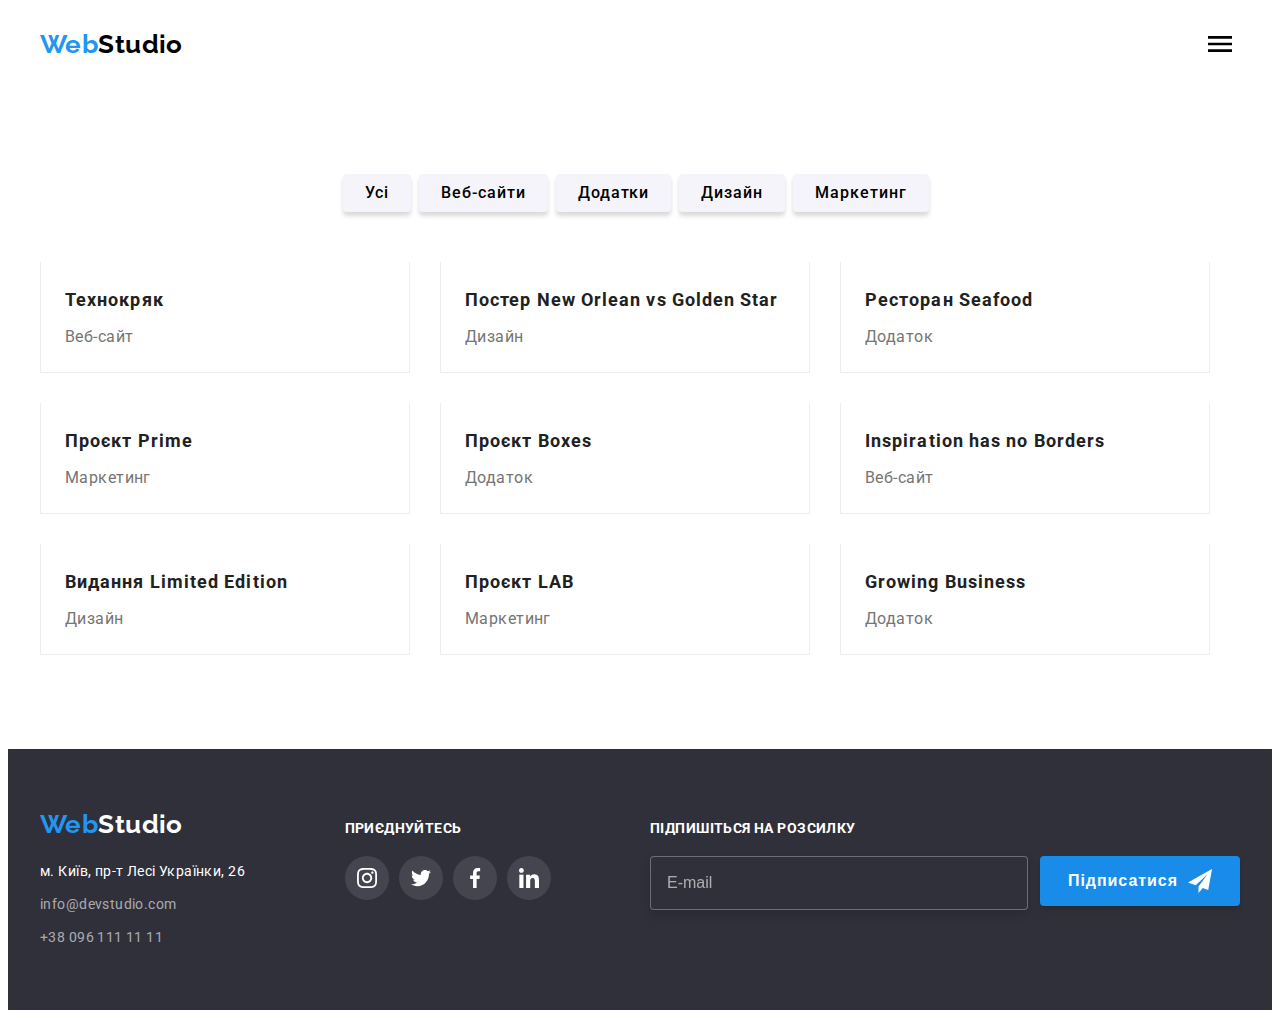
==== portfolio.html @ 56563c13 "menu" ====
<!DOCTYPE html>
<html lang="uk">
  <head>
    <meta charset="UTF-8" />
    <meta http-equiv="X-UA-Compatible" content="IE=edge" />
    <meta name="viewport" content="width=device-width, initial-scale=1.0" />
    <title>Portfolio</title>
    <link rel="preconnect" href="https://fonts.googleapis.com" />
    <link rel="preconnect" href="https://fonts.gstatic.com" crossorigin />
    <link
      href="https://fonts.googleapis.com/css2?family=Raleway:wght@700&family=Roboto:wght@400;500;700;900&display=swap"
      rel="stylesheet"
    />
    <link
      rel="stylesheet"
      href="https://cdnjs.cloudflare.com/ajax/libs/modern-normalize/1.1.0/modern-normalize.min.css"
      integrity="sha512-wpPYUAdjBVSE4KJnH1VR1HeZfpl1ub8YT/NKx4PuQ5NmX2tKuGu6U/JRp5y+Y8XG2tV+wKQpNHVUX03MfMFn9Q=="
      crossorigin="anonymous"
      referrerpolicy="no-referrer"
    />
    <link rel="stylesheet" href="./css/main.min.css" />
  </head>
  <body>
    <!-- ?Header -->
    <header class="page-header">
      <div class="nav container">
        <!-- ?Logo -->
        <a href="./index.html" class="logo link"
          >Web<span class="logo__black">Studio</span></a
        >
        <!-- ?Nav -->
        <nav>
          <ul class="main-nav">
            <li class="main-nav__list">
              <a href="./index.html" class="main-nav__link link">Студія</a>
            </li>
            <li class="main-nav__list">
              <a href="./portfolio.html" class="main-nav__link link current"
                >Портфоліо</a
              >
            </li>
            <li class="main-nav__list">
              <a href="" class="main-nav__link link">Контакти</a>
            </li>
          </ul>
        </nav>
        <!-- ?Contact -->
        <ul class="contact">
          <li class="contact__list">
            <div class="contact__list_item">
              <a
                href="mailto:info@devstudio.com"
                class="contact__list_link link"
              >
                <svg class="contact__list_icon">
                  <use href="./images/svg/sprite.svg#icon-email"></use>
                </svg>
                info@devstudio.com</a
              >
            </div>
          </li>
          <li class="contact__list">
            <div class="contact__list_item">
              <a href="tel:+380961111111" class="contact__list_link link">
                <svg class="contact__list_icon">
                  <use href="./images/svg/sprite.svg#icon-phone"></use>
                </svg>
                +38 096 111 11 11</a
              >
            </div>
          </li>
        </ul>

        <!-- ?Menu Burger  -->
        <button type="button" class="open-mobile-menu-btn" data-menu-open>
          <svg class="open-mobile-menu-btn__icon">
            <use href="./images/svg/sprite.svg#icon-burger"></use>
          </svg>
        </button>
      </div>
      <!-- ?Modile menu  -->
      <div class="mobile-menu" data-menu>
        <div class="container mobile-menu__container">
          <button class="mobile-menu__close-btn" data-menu-close>
            <svg class="mobile-menu__close-icon">
              <use href="./images/svg/sprite.svg#icon-close"></use>
            </svg>
          </button>
          <ul class="mobile-menu__nav-list">
            <li>
              <a href="./index.html" class="mobile-menu__nav-item link current"
                >Студія</a
              >
            </li>
            <li>
              <a href="./portfolio.html" class="mobile-menu__nav-item link"
                >Портфоліо</a
              >
            </li>
            <li><a href="" class="mobile-menu__nav-item link">Контакти</a></li>
          </ul>
          <ul class="mobile-menu__contact-list">
            <li>
              <a href="" class="mobile-menu__contact-item link"
                >+38 096 111 11 11</a
              >
            </li>
            <li>
              <a href="" class="mobile-menu__contact-item link"
                >info@devstudio.com</a
              >
            </li>
          </ul>
          <ul class="mobile-menu__social-list">
            <li>
              <a href="" class="mobile-menu__social-item link">Instagram</a>
            </li>
            <li>
              <a href="" class="mobile-menu__social-item link">Twitter</a>
            </li>
            <li>
              <a href="" class="mobile-menu__social-item link">Facebook</a>
            </li>
            <li>
              <a href="" class="mobile-menu__social-item link">LinkedIn</a>
            </li>
          </ul>
        </div>
      </div>
    </header>
    <main>
      <!-- ?Portfolio -->
      <section class="portfolio section">
        <div class="container">
          <h1 class="visually-hidden">Портфоліо</h1>
          <ul class="list">
            <li><button type="button" class="btn button">Усі</button></li>
            <li><button type="button" class="btn button">Веб-сайти</button></li>
            <li><button type="button" class="btn button">Додатки</button></li>
            <li><button type="button" class="btn button">Дизайн</button></li>
            <li><button type="button" class="btn button">Маркетинг</button></li>
          </ul>
          <ul class="gallery-items">
            <li class="items">
              <a href="" class="items-shadow">
                <div class="gallery-items-overlay">
                  <img
                    src="./images/portfolio/img.jpg"
                    alt=""
                    width="370"
                    class="imeg-container"
                  />
                  <p class="overlay">
                    Ресурс пропонує комплексні пропозиції з різним рівнем
                    функціоналу та сервісів. Все це дозволить відвідувачу
                    отримати вичерпні відомості про компанію чи приватну особу.
                  </p>
                </div>
                <div class="text">
                  <h2 class="slogan">Технокряк</h2>
                  <p class="desc">Веб-сайт</p>
                </div>
              </a>
            </li>
            <li class="items">
              <a href="" class="items-shadow">
                <div class="gallery-items-overlay">
                  <img
                    src="./images/portfolio/img1.jpg"
                    alt=""
                    width="370"
                    class="imeg-container"
                  />
                  <p class="overlay">
                    Ресурс пропонує комплексні пропозиції з різним рівнем
                    функціоналу та сервісів. Все це дозволить відвідувачу
                    отримати вичерпні відомості про компанію чи приватну особу.
                  </p>
                </div>
                <div class="text">
                  <h2 class="slogan">Постер New Orlean vs Golden Star</h2>
                  <p class="desc">Дизайн</p>
                </div>
              </a>
            </li>
            <li class="items">
              <a href="" class="items-shadow">
                <div class="gallery-items-overlay">
                  <img
                    src="./images/portfolio/img2.jpg"
                    alt=""
                    width="370"
                    class="imeg-container"
                  />
                  <p class="overlay">
                    Ресурс пропонує комплексні пропозиції з різним рівнем
                    функціоналу та сервісів. Все це дозволить відвідувачу
                    отримати вичерпні відомості про компанію чи приватну особу.
                  </p>
                </div>
                <div class="text">
                  <h2 class="slogan">Ресторан Seafood</h2>
                  <p class="desc">Додаток</p>
                </div>
              </a>
            </li>
            <li class="items">
              <a href="" class="items-shadow">
                <div class="gallery-items-overlay">
                  <img
                    src="./images/portfolio/img3.jpg"
                    alt=""
                    width="370"
                    class="imeg-container"
                  />
                  <p class="overlay">
                    Ресурс пропонує комплексні пропозиції з різним рівнем
                    функціоналу та сервісів. Все це дозволить відвідувачу
                    отримати вичерпні відомості про компанію чи приватну особу.
                  </p>
                </div>
                <div class="text">
                  <h2 class="slogan">Проєкт Prime</h2>
                  <p class="desc">Маркетинг</p>
                </div>
              </a>
            </li>
            <li class="items">
              <a href="" class="items-shadow">
                <div class="gallery-items-overlay">
                  <img
                    src="./images/portfolio/img4.jpg"
                    alt=""
                    width="370"
                    class="imeg-container"
                  />
                  <p class="overlay">
                    Ресурс пропонує комплексні пропозиції з різним рівнем
                    функціоналу та сервісів. Все це дозволить відвідувачу
                    отримати вичерпні відомості про компанію чи приватну особу.
                  </p>
                </div>
                <div class="text">
                  <h2 class="slogan">Проєкт Boxes</h2>
                  <p class="desc">Додаток</p>
                </div>
              </a>
            </li>
            <li class="items">
              <a href="" class="items-shadow">
                <div class="gallery-items-overlay">
                  <img
                    src="./images/portfolio/img5.jpg"
                    alt=""
                    width="370"
                    class="imeg-container"
                  />
                  <p class="overlay">
                    Ресурс пропонує комплексні пропозиції з різним рівнем
                    функціоналу та сервісів. Все це дозволить відвідувачу
                    отримати вичерпні відомості про компанію чи приватну особу.
                  </p>
                </div>
                <div class="text">
                  <h2 class="slogan">Inspiration has no Borders</h2>
                  <p class="desc">Веб-сайт</p>
                </div>
              </a>
            </li>
            <li class="items">
              <a href="" class="items-shadow">
                <div class="gallery-items-overlay">
                  <img
                    src="./images/portfolio/img6.jpg"
                    alt=""
                    width="370"
                    class="imeg-container"
                  />
                  <p class="overlay">
                    Ресурс пропонує комплексні пропозиції з різним рівнем
                    функціоналу та сервісів. Все це дозволить відвідувачу
                    отримати вичерпні відомості про компанію чи приватну особу.
                  </p>
                </div>
                <div class="text">
                  <h2 class="slogan">Видання Limited Edition</h2>
                  <p class="desc">Дизайн</p>
                </div>
              </a>
            </li>
            <li class="items">
              <a href="" class="items-shadow">
                <div class="gallery-items-overlay">
                  <img
                    src="./images/portfolio/img7.jpg"
                    alt=""
                    width="370"
                    class="imeg-container"
                  />
                  <p class="overlay">
                    Ресурс пропонує комплексні пропозиції з різним рівнем
                    функціоналу та сервісів. Все це дозволить відвідувачу
                    отримати вичерпні відомості про компанію чи приватну особу.
                  </p>
                </div>
                <div class="text">
                  <h2 class="slogan">Проєкт LAB</h2>
                  <p class="desc">Маркетинг</p>
                </div>
              </a>
            </li>
            <li class="items">
              <a href="" class="items-shadow">
                <div class="gallery-items-overlay">
                  <img
                    src="./images/portfolio/img8.jpg"
                    alt=""
                    width="370"
                    class="imeg-container"
                  />
                  <p class="overlay">
                    Ресурс пропонує комплексні пропозиції з різним рівнем
                    функціоналу та сервісів. Все це дозволить відвідувачу
                    отримати вичерпні відомості про компанію чи приватну особу.
                  </p>
                </div>
                <div class="text">
                  <h2 class="slogan">Growing Business</h2>
                  <p class="desc">Додаток</p>
                </div>
              </a>
            </li>
          </ul>
        </div>
      </section>
    </main>
    <!-- ?Footer -->
    <footer class="footer">
      <div class="container footer-list">
        <!-- ?Logo+Address -->
        <div class="logo-address">
          <div class="logo-footer">
            <a href="./index.html" class="logo link">
              Web<span class="logo__white">Studio</span>
            </a>
          </div>
          <address>
            <ul class="block-address">
              <li class="contact-footer">
                <a
                  href="https://goo.gl/maps/CPtrU1FHBa2aNyZL9"
                  target="_blank"
                  rel="noopener noreferrer nofollow"
                  class="link-maps link"
                  >м. Київ, пр-т Лесі Українки, 26</a
                >
              </li>
              <li class="list contact-footer">
                <a href="mailto:info@devstudio.com" class="contact-link link"
                  >info@devstudio.com</a
                >
              </li>
              <li class="list contact-footer">
                <a href="tel:+380961111111" class="contact-link link tel"
                  >+38 096 111 11 11</a
                >
              </li>
            </ul>
          </address>
        </div>
        <!-- ?Sign-up -->
        <div class="footer-web-contact">
          <b class="web-contact-list">Приєднуйтесь</b>
          <ul class="social-list list">
            <li class="social-list-item">
              <a href="" class="social-list-link">
                <svg
                  lang="en"
                  aria-label="instagram icon"
                  class="social-list-icon"
                >
                  <use
                    href="./images/svg/sprite.svg#icon-instagram-white"
                  ></use>
                </svg>
              </a>
            </li>
            <li class="social-list-item">
              <a href="" class="social-list-link">
                <svg
                  lang="en"
                  aria-label="twitter icon"
                  class="social-list-icon"
                >
                  <use href="./images/svg/sprite.svg#icon-twitter-white"></use>
                </svg>
              </a>
            </li>
            <li class="social-list-item">
              <a href="" class="social-list-link">
                <svg
                  lang="en"
                  aria-label="facebook icon"
                  class="social-list-icon"
                >
                  <use href="./images/svg/sprite.svg#icon-facebook-white"></use>
                </svg>
              </a>
            </li>
            <li class="social-list-item">
              <a href="" class="social-list-link">
                <svg
                  lang="en"
                  aria-label="linkedin icon"
                  class="social-list-icon"
                >
                  <use href="./images/svg/sprite.svg#icon-linkedin-white"></use>
                </svg>
              </a>
            </li>
          </ul>
        </div>
        <!-- ?Підпишіться на розсилку -->
        <div class="sign-up">
          <p class="sign-up-text">Підпишіться на розсилку</p>
          <form class="footer-form">
            <label class="footer-form-email">
              <input
                type="email"
                class="footer-form-input"
                name="user_email"
                placeholder="E-mail"
              />
            </label>
            <button class="btn footer-form-submit">
              Підписатися
              <svg class="footer-form-submit-icon">
                <use href="./images/svg/sprite.svg#icon-sign-up"></use>
              </svg>
            </button>
          </form>
        </div>
      </div>
    </footer>
    <script src="./js/menu.js"></script>
  </body>
</html>
---- css/main.min.css ----
:root{--background-color-fond-hero: #C4C4C4;--background-color-white: #ffffff;--background-color-fond: #2F303A;--text-color-white: #ffffff;--text-color-silver: #757575;--text-color-black: #212121;--button-color: #2196f3;--accent-color: #000000;--subject-background-color: #f5f5f5;--heading-background-color: #F5F4FA;--border-items-color: #eeeeee;--border-header-color: #ECECEC;--border-coption-color: #AFB1B8;--color-icon: #AFB1B8;--transition-animacion: 250ms cubic-bezier(0.4, 0, 0.2, 1);--modal-butoon: #188CE8}.overlay,.slogan-list-item,.social-list-user-link,.button__text,.modal-form__check-field,.modal__close-btn{display:flex;align-items:center;justify-content:center}.visually-hidden{position:absolute;width:1px;height:1px;margin:-1px;padding:0;overflow:hidden;border:0;clip:rect(0 0 0 0)}h1,h2,h3,p{margin-top:0px;margin-bottom:0px}ul,ol{margin-top:0px;margin-bottom:0px;padding-left:0px;list-style:none}button{cursor:pointer}img{display:block;max-width:100%;height:auto}body{background-color:var(--background-color-white);color:var(--text-color-black);font-family:Roboto,sans-serif;font-size:14px;letter-spacing:.03em}.link{text-decoration:none}.section{padding-top:94px;padding-bottom:94px}.container{padding:0 15px;margin:0 auto}@media screen and (min-width: 480px){.container{width:480px;margin-left:auto;margin-right:auto}}@media screen and (min-width: 768px){.container{width:768px}}@media screen and (min-width: 1200px){.container{width:1200px}}.btn{justify-content:center;align-items:center;text-align:center;height:50px;background-color:var(--button-color);letter-spacing:.06em;box-shadow:0px 4px 4px rgba(0,0,0,.15);border-radius:4px;border:none}.mobile-menu{position:absolute;top:0;left:0;z-index:100;width:100%;height:100%;background-color:bisque;opacity:0;visibility:hidden;pointer-events:none}.mobile-menu.is-open{opacity:1;visibility:visible;pointer-events:auto}.mobile-menu__container{position:relative}.mobile-menu__close-btn{position:absolute;top:16px;right:15px;background-color:rgba(0,0,0,0);border:0;padding:0;line-height:0}.mobile-menu__close-icon{width:40px;height:40px}.mobile-menu__nav-list{display:flex;flex-direction:column;gap:33px;padding-top:48px;padding-left:25px}.mobile-menu__nav-item{color:var(--accent-color);font-size:40px;font-weight:500;line-height:1.175;letter-spacing:.02em}.mobile-menu__nav-item:hover{color:var(--button-color)}.mobile-menu__contact-list{display:flex;flex-direction:column;gap:32px;padding-left:25px}.mobile-menu__contact-item-tel{color:var(--button-color);font-size:34px;font-weight:500;line-height:1.1764705882;letter-spacing:.02em}.mobile-menu__contact-item-email{color:var(--text-color-silver);font-size:24px;font-weight:500;line-height:1.1666666667;letter-spacing:.02em}.backdrop{position:fixed;top:0;left:0;z-index:100;width:100%;height:100%;background-color:rgba(0,0,0,.2);transition:opacity 250ms cubic-bezier(0.4, 0, 0.2, 1),visibility 250ms cubic-bezier(0.4, 0, 0.2, 1)}.backdrop.is-hidden{visibility:hidden;opacity:0;pointer-events:none}.modal{position:absolute;top:50%;left:50%;transform:translate(-50%, -50%);width:528px;height:581px;background-color:var(--background-color-white);box-shadow:0px 1px 3px rgba(0,0,0,.12),0px 1px 1px rgba(0,0,0,.14),0px 2px 1px rgba(0,0,0,.2);border-radius:4px;padding:40px}.modal__close-btn{position:absolute;top:8px;right:8px;width:30px;height:30px;border-radius:50%;padding:0;background-color:rgba(0,0,0,0);border:1px solid rgba(0,0,0,.1)}.modal__close-btn:focus,.modal__close-btn:hover{fill:var(--button-color);transition:opacity var(--transition-animacion)}.modal__form-title{font-size:20px;font-weight:700;line-height:1.15;text-align:center;margin-bottom:12px}.modal-form{display:flex;flex-direction:column}.modal-form__field{margin-bottom:10px}.modal-form__fiald-desc{display:block;font-size:12px;line-height:1.17;letter-spacing:.01em;color:var(--text-color-silver);margin-bottom:4px}.modal-form__input{width:100%;height:40px;border:1px solid rgba(33,33,33,.2);border-radius:4px;padding-left:42px;transition:border-color var(--transition-animacion)}.modal-form__input:focus{border:1px solid var(--button-color);outline:none}.modal-form__input-wrapper{position:relative;display:block}.modal-form__input-icon{display:block;position:absolute;top:50%;left:12px;transform:translateY(-50%);transition:background-color var(--transition-animacion)}.modal-form__input:focus+.modal-form__input-icon{fill:var(--button-color)}.modal-form__message{width:100%;height:120px;border:1px solid rgba(33,33,33,.2);border-radius:4px;margin-bottom:20px;padding:12px 16px;resize:none;transition:border-color var()}.modal-form__message::placeholder{font-size:12px;line-height:1.17;letter-spacing:.01em;color:rgba(117,117,117,.5)}.modal-form__message:focus{outline:none;border-color:var(--button-color)}.modal-form__checkbox-icon{width:16px;height:15px;background-color:var(--background-color-white);border:solid 2px var(--accent-color);border-radius:4px;cursor:pointer;margin-right:7px}.modal-form__check:checked+.modal-form__checkbox-icon{background-color:var(--button-color);border-radius:4px;border:solid 2px var(--button-color)}.modal-form__check:focus+.modal-form__checkbox-icon{border:solid 2px var(--button-color);border-radius:4px}.modal-form__checkbox-icon-on{display:none;width:11px;height:8px;margin-right:7px}.modal-form__check:checked+.modal-form__checkbox-icon .modal-form__checkbox-icon-on{display:block;transition:var(--transition-animacion)}.modal-form__check-field{line-height:1.17;color:var(--text-color-silver);margin-bottom:30px}.modal-form-check-field-link{line-height:1.17;text-decoration-line:underline;color:var(--button-color)}.modal-form-submit,.footer-form-submit{width:200px;background-color:var(--modal-butoon);font-size:16px;font-weight:700;line-height:1.875;color:var(--text-color-white);margin:0px auto}.page-header{padding-top:16px;padding-bottom:16px}.logo{font-family:"Raleway";font-size:26px;font-weight:700;line-height:1.1923076923;color:var(--button-color)}.logo__black{margin-right:93px;font-family:"Raleway";font-size:26px;font-weight:700;line-height:1.1923076923;color:var(--accent-color)}.main-nav{display:none}.contact{display:none}.open-mobile-menu-btn{line-height:0;border:none;background-color:rgba(0,0,0,0);padding:0}.open-mobile-menu-btn__icon{width:40px;height:40px}.nav{display:flex;justify-content:space-between;align-items:center}.hero{padding:200px 0px;align-items:center;text-align:center;background-color:var(--background-color-fond-hero);background-image:linear-gradient(to right, rgba(47, 48, 58, 0.4), rgba(47, 48, 58, 0.4)),url("../images/fon/hero-1200.jpg");background-repeat:no-repeat;max-width:1600px;height:600px;margin-left:auto;margin-right:auto}.hero .hero__subtitle{max-width:696px;margin-left:auto;margin-right:auto;margin-bottom:30px;font-size:44px;font-weight:900;line-height:1.3636363636;letter-spacing:.06em;text-transform:uppercase;text-align:center;color:var(--text-color-white)}.hero__fons .button_hero{font-family:Roboto;width:216px}.button__text{font-size:16px;font-weight:700;line-height:1.875;text-align:center;color:var(--text-color-white)}.subject{background-color:var(--background-color-white);padding-bottom:0px}.subject .section:last-child{padding-bottom:0px}.subject .subtitle{margin-top:30px;margin-bottom:10px;font-size:14px;font-weight:700;line-height:1.1428571429;text-transform:uppercase}.subject .desc{line-height:1.71;color:var(--text-color-silver)}.flex-block{display:flex;gap:30px}.flex-block-svg{display:flex;width:270px;height:120px;align-items:center;justify-content:center;background-color:var(--heading-background-color);border-radius:4px}.flex-block-icon{width:70px;height:70px}.slogan{text-align:center;margin-bottom:50px;font-size:36px;font-weight:700;line-height:1.1666666667}.gallery{display:flex}.imeg{position:relative;margin-right:30px}.imeg:last-child{margin-right:0}.box{position:absolute;display:flex;width:100%;height:70px;justify-content:center;align-items:center;left:0;bottom:0;background-color:rgba(47,48,58,.8);font-size:14px;font-weight:700;line-height:1.1428571429;color:var(--text-color-white);text-transform:uppercase}.heading{background-color:var(--heading-background-color)}.heading .user{background:var(--background-color-white);box-shadow:0px 1px 3px rgba(0,0,0,.12),0px 1px 1px rgba(0,0,0,.14),0px 2px 1px rgba(0,0,0,.2);border-radius:0px 0px 4px 4px;margin-right:30px}.heading .user:last-child{margin-right:0px}.heading .subtitle{text-align:center;font-size:16px;font-weight:500;line-height:1.1875}.heading .desc{text-align:center;margin-top:10px;margin-bottom:16px;font-size:16px;line-height:1.18;color:var(--text-color-silver)}.user-contact{padding-top:30px;padding-bottom:30px}.social-list{display:flex;justify-content:center;column-gap:10px}.social-list-user-link{width:44px;height:44px;border-radius:50%;background-color:var(--background-color-white)}.social-list-user-link:hover,.social-list-user-link:focus{background-color:var(--button-color);transition:var(--transition-animacion)}.social-list-icon{width:20px;height:20px;fill:var(--color-icon)}.social-list-user-link:hover .social-list-icon,.social-list-user-link:focus .social-list-icon{fill:var(--text-color-white);transition:var(--transition-animacion)}.slogan-list{display:flex;column-gap:30px}.slogan-list-item{width:170px;height:91px;background-color:var(--background-color-white);border:1px solid var(--border-coption-color);border-radius:4px}.slogan-list-item:hover,.slogan-list-item:focus{border:1px solid var(--button-color);transition:var(--transition-animacion)}.slogan-list-icon{width:106px;height:59.35px;fill:var(--color-icon)}.slogan-list-item:hover .slogan-list-icon,.slogan-list-item:focus .slogan-list-icon{fill:var(--button-color);transition:var(--transition-animacion)}.footer{display:flex;background-color:var(--background-color-fond);padding-top:60px;padding-bottom:60px}.footer .logo__white{font-family:"Raleway";font-size:26px;font-weight:700;line-height:1.1923076923;color:var(--text-color-white)}.footer-list{display:flex;align-items:baseline;justify-content:space-between}.logo-address,.footer-web-contact,.sign-up{width:auto}.logo-footer{margin-bottom:20px}.contact-footer{margin-bottom:9px}.contact-footer:last-child{margin-bottom:0}.link-maps{font-style:normal;line-height:1.71;color:var(--text-color-white);margin-bottom:9px}.list .contact-link{font-weight:400;line-height:1.71;letter-spacing:.03em;color:rgba(255,255,255,.6)}.footer-web-contact-sign-up{display:flex}.web-contact-list,.sign-up-text{font-size:14px;font-weight:700;line-height:1.1428571429;text-transform:uppercase;color:var(--text-color-white);margin-bottom:20px}.social-list{margin-top:20px}.social-list-link{display:flex;align-items:center;justify-content:center;width:44px;height:44px;border-radius:50%;background-color:var(--background-color-fond);background-color:rgba(255,255,255,.1)}.social-list-link:hover,.social-list-link:focus{background-color:var(--button-color);transition:var(--transition-animacion)}.footer-form{display:flex;column-gap:12px}.sign-up-form{display:flex}.footer-form-input{position:relative;display:block;width:358px;height:50px;padding-left:16px;background-color:var(--background-color-fond);border:1px solid rgba(255,255,255,.3);filter:drop-shadow(0px 4px 4px rgba(0, 0, 0, 0.15));border-radius:4px;color:rgba(255,255,255,.6)}.footer-form-input::placeholder{font-size:16px;line-height:1.25;display:flex;align-items:center;color:rgba(255,255,255,.6)}.footer-form-input:focus{outline:none}.footer-form-submit{display:flex;column-gap:10px;justify-content:center}.footer-form-submit-icon{width:24px;height:24px}.gallery-items{display:flex;flex-wrap:wrap}.list{display:flex;font-style:normal}.portfolio .list{justify-content:center}.list .button{font-family:Roboto;margin-right:8px;margin-bottom:50px;padding:6px 22px;background-color:var(--heading-background-color);width:auto;height:38px;font-size:16px;font-weight:500;line-height:1.625}.list .button:hover,.list .button:focus{background-color:var(--button-color);transition:var(--transition-animacion);color:var(--text-color-white);box-shadow:0px 3px 1px rgba(0,0,0,.1),0px 1px 2px rgba(0,0,0,.08),0px 2px 2px rgba(0,0,0,.12)}.items{margin-right:30px;margin-bottom:30px}.items:nth-child(3n){margin-right:0px}.items:nth-last-child(-n+3){margin-bottom:0px}.items .text{padding-top:20px;padding-left:24px;padding-right:24px;padding-bottom:20px;border-bottom:1px solid var(--border-items-color);border-left:1px solid var(--border-items-color);border-right:1px solid var(--border-items-color)}.items .slogan{font-size:18px;font-weight:700;line-height:2;letter-spacing:.06em;margin-bottom:4px;text-align:left}.items .desc{font-size:16px;line-height:1.88;color:var(--text-color-silver)}.items-shadow{display:block;text-decoration:none;color:var(--text-color-black)}.items-shadow:hover{box-shadow:0px 1px 1px rgba(0,0,0,.12),0px 4px 4px rgba(0,0,0,.06),1px 4px 6px rgba(0,0,0,.16);transition:var(--transition-animacion)}.gallery-items-overlay{position:relative;overflow:hidden}.overlay{position:absolute;top:0;left:0;background-color:rgba(33,150,243,.9);height:101%;width:100%;overflow:auto;padding:24px;transform:translateY(100%);transition:transform 250ms linear;color:var(--text-color-white);font-size:18px;line-height:1.56;padding-left:24px}.items-shadow:hover .overlay,.items-shadow:focus .overlay{transform:translateY(0%);transition:var(--transition-animacion)}/*# sourceMappingURL=main.min.css.map */
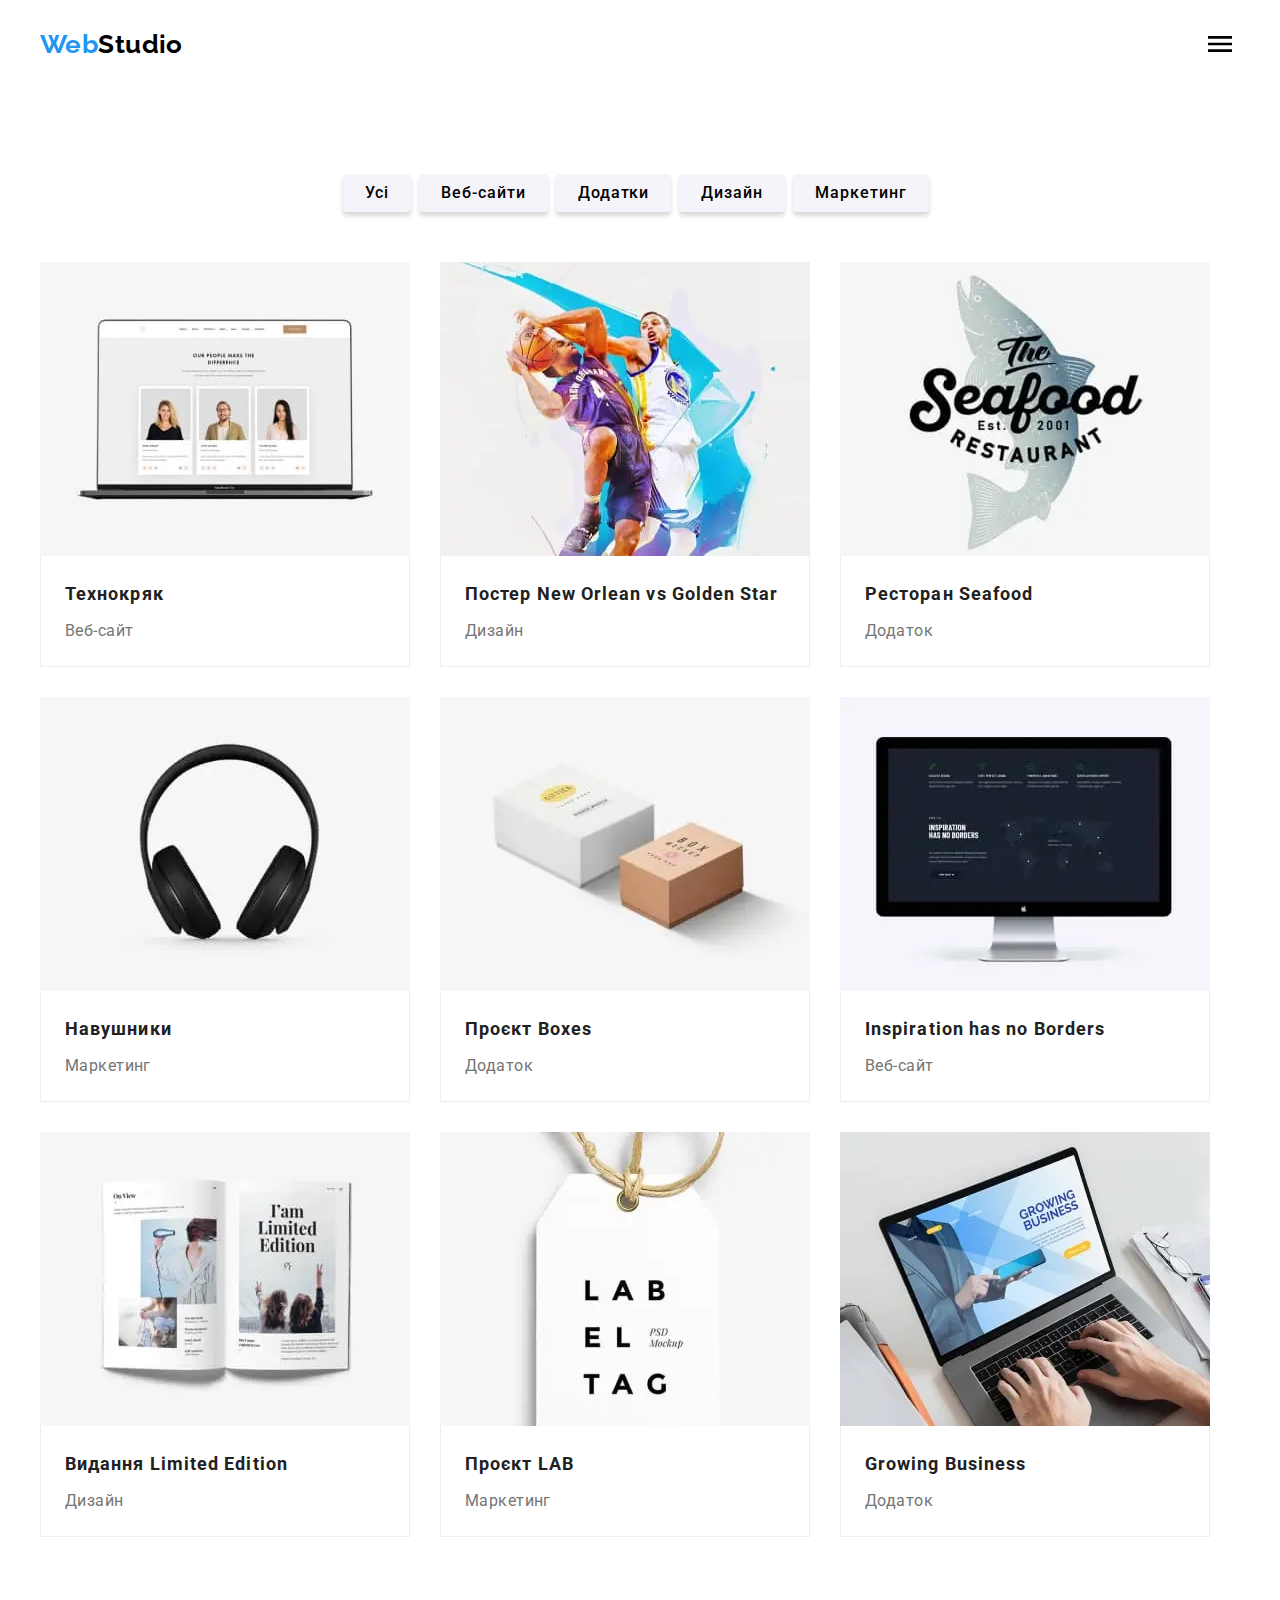
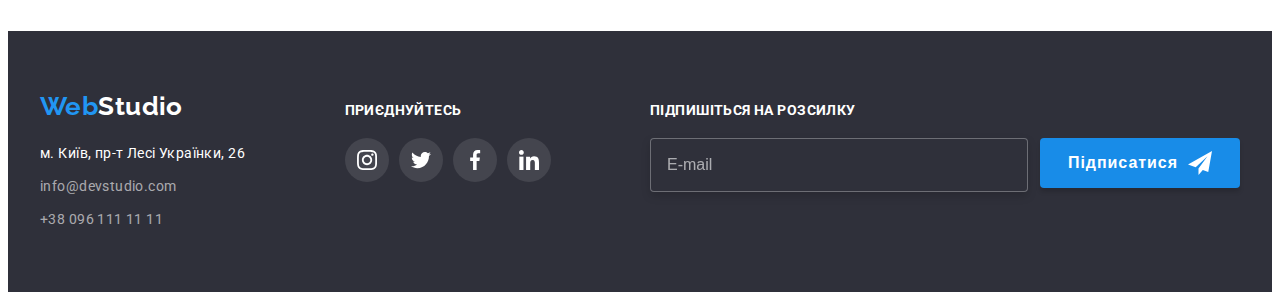
==== commit 05973a66: "portfolio img" ====
--- a/portfolio.html
+++ b/portfolio.html
@@ -144,12 +144,62 @@
             <li class="items">
               <a href="" class="items-shadow">
                 <div class="gallery-items-overlay">
-                  <img
-                    src="./images/portfolio/img.jpg"
-                    alt=""
-                    width="370"
-                    class="imeg-container"
-                  />
+                  <picture>
+                    <source
+                      media="(max-width: 767px)"
+                      srcset="
+                        ./images/portfolio/img-1-d.webp    1x,
+                        ./images/portfolio/img-1-d@2x.webp 2x
+                      "
+                      type="image/webp"
+                    />
+                    <source
+                      media="(min-width: 768px)"
+                      srcset="
+                        ./images/portfolio/img-1-d.webp    1x,
+                        ./images/portfolio/img-1-d@2x.webp 2x
+                      "
+                      type="image/webp"
+                    />
+                    <source
+                      media="(min-width: 1200px)"
+                      srcset="
+                        ../images/portfolio/img-1-d.webp    1x,
+                        ../images/portfolio/img-1-d@2x.webp 2x
+                      "
+                      type="image/webp"
+                    />
+                    <source
+                      media="(max-width: 767px)"
+                      srcset="
+                        ./images/portfolio/img-1-d.jpg    1x,
+                        ./images/portfolio/img-1-d@2x.jpg 2x
+                      "
+                      type="image/jpg"
+                    />
+                    <source
+                      media="(min-width: 768px)"
+                      srcset="
+                        ./images/portfolio/img-1-d.jpg    1x,
+                        ./images/portfolio/img-1-d@2x.jpg 2x
+                      "
+                      type="image/jpg"
+                    />
+                    <source
+                      media="(min-width: 1200px)"
+                      srcset="
+                        ./images/portfolio/img-1-d.jpg    1x,
+                        ./images/portfolio/img-1-d@2x.jpg 2x
+                      "
+                      type="image/jpg"
+                    />
+                    <img
+                      src="./images/portfolio/img-1-d.jpg"
+                      alt="Технокряк"
+                      width="370"
+                      class="imeg-container"
+                    />
+                  </picture>
                   <p class="overlay">
                     Ресурс пропонує комплексні пропозиції з різним рівнем
                     функціоналу та сервісів. Все це дозволить відвідувачу
@@ -165,12 +215,62 @@
             <li class="items">
               <a href="" class="items-shadow">
                 <div class="gallery-items-overlay">
-                  <img
-                    src="./images/portfolio/img1.jpg"
-                    alt=""
-                    width="370"
-                    class="imeg-container"
-                  />
+                  <picture>
+                    <source
+                      media="(max-width: 767px)"
+                      srcset="
+                        ./images/portfolio/img-2-d.webp    1x,
+                        ./images/portfolio/img-2-d@2x.webp 2x
+                      "
+                      type="image/webp"
+                    />
+                    <source
+                      media="(min-width: 768px)"
+                      srcset="
+                        ./images/portfolio/img-2-d.webp    1x,
+                        ./images/portfolio/img-2-d@2x.webp 2x
+                      "
+                      type="image/webp"
+                    />
+                    <source
+                      media="(min-width: 1200px)"
+                      srcset="
+                        ../images/portfolio/img-2-d.webp    1x,
+                        ../images/portfolio/img-2-d@2x.webp 2x
+                      "
+                      type="image/webp"
+                    />
+                    <source
+                      media="(max-width: 767px)"
+                      srcset="
+                        ./images/portfolio/img-2-d.jpg    1x,
+                        ./images/portfolio/img-2-d@2x.jpg 2x
+                      "
+                      type="image/jpg"
+                    />
+                    <source
+                      media="(min-width: 768px)"
+                      srcset="
+                        ./images/portfolio/img-2-d.jpg    1x,
+                        ./images/portfolio/img-2-d@2x.jpg 2x
+                      "
+                      type="image/jpg"
+                    />
+                    <source
+                      media="(min-width: 1200px)"
+                      srcset="
+                        ./images/portfolio/img-2-d.jpg    1x,
+                        ./images/portfolio/img-2-d@2x.jpg 2x
+                      "
+                      type="image/jpg"
+                    />
+                    <img
+                      src="./images/portfolio/img-2-d.jpg"
+                      alt="Постер"
+                      width="370"
+                      class="imeg-container"
+                    />
+                  </picture>
                   <p class="overlay">
                     Ресурс пропонує комплексні пропозиції з різним рівнем
                     функціоналу та сервісів. Все це дозволить відвідувачу
@@ -186,12 +286,62 @@
             <li class="items">
               <a href="" class="items-shadow">
                 <div class="gallery-items-overlay">
-                  <img
-                    src="./images/portfolio/img2.jpg"
-                    alt=""
-                    width="370"
-                    class="imeg-container"
-                  />
+                  <picture>
+                    <source
+                      media="(max-width: 767px)"
+                      srcset="
+                        ./images/portfolio/img-3-d.webp    1x,
+                        ./images/portfolio/img-3-d@2x.webp 2x
+                      "
+                      type="image/webp"
+                    />
+                    <source
+                      media="(min-width: 768px)"
+                      srcset="
+                        ./images/portfolio/img-3-d.webp    1x,
+                        ./images/portfolio/img-3-d@2x.webp 2x
+                      "
+                      type="image/webp"
+                    />
+                    <source
+                      media="(min-width: 1200px)"
+                      srcset="
+                        ../images/portfolio/img-3-d.webp    1x,
+                        ../images/portfolio/img-3-d@2x.webp 2x
+                      "
+                      type="image/webp"
+                    />
+                    <source
+                      media="(max-width: 767px)"
+                      srcset="
+                        ./images/portfolio/img-3-d.jpg    1x,
+                        ./images/portfolio/img-3-d@2x.jpg 2x
+                      "
+                      type="image/jpg"
+                    />
+                    <source
+                      media="(min-width: 768px)"
+                      srcset="
+                        ./images/portfolio/img-3-d.jpg    1x,
+                        ./images/portfolio/img-3-d@2x.jpg 2x
+                      "
+                      type="image/jpg"
+                    />
+                    <source
+                      media="(min-width: 1200px)"
+                      srcset="
+                        ./images/portfolio/img-3-d.jpg    1x,
+                        ./images/portfolio/img-3-d@2x.jpg 2x
+                      "
+                      type="image/jpg"
+                    />
+                    <img
+                      src="./images/portfolio/img-3-d.jpg"
+                      alt="Ресторан"
+                      width="370"
+                      class="imeg-container"
+                    />
+                  </picture>
                   <p class="overlay">
                     Ресурс пропонує комплексні пропозиції з різним рівнем
                     функціоналу та сервісів. Все це дозволить відвідувачу
@@ -207,12 +357,62 @@
             <li class="items">
               <a href="" class="items-shadow">
                 <div class="gallery-items-overlay">
-                  <img
-                    src="./images/portfolio/img3.jpg"
-                    alt=""
-                    width="370"
-                    class="imeg-container"
-                  />
+                  <picture>
+                    <source
+                      media="(max-width: 767px)"
+                      srcset="
+                        ./images/portfolio/img-4-d.webp    1x,
+                        ./images/portfolio/img-4-d@2x.webp 2x
+                      "
+                      type="image/webp"
+                    />
+                    <source
+                      media="(min-width: 768px)"
+                      srcset="
+                        ./images/portfolio/img-4-d.webp    1x,
+                        ./images/portfolio/img-4-d@2x.webp 2x
+                      "
+                      type="image/webp"
+                    />
+                    <source
+                      media="(min-width: 1200px)"
+                      srcset="
+                        ../images/portfolio/img-4-d.webp    1x,
+                        ../images/portfolio/img-4-d@2x.webp 2x
+                      "
+                      type="image/webp"
+                    />
+                    <source
+                      media="(max-width: 767px)"
+                      srcset="
+                        ./images/portfolio/img-4-d.jpg    1x,
+                        ./images/portfolio/img-4-d@2x.jpg 2x
+                      "
+                      type="image/jpg"
+                    />
+                    <source
+                      media="(min-width: 768px)"
+                      srcset="
+                        ./images/portfolio/img-4-d.jpg    1x,
+                        ./images/portfolio/img-4-d@2x.jpg 2x
+                      "
+                      type="image/jpg"
+                    />
+                    <source
+                      media="(min-width: 1200px)"
+                      srcset="
+                        ./images/portfolio/img-4-d.jpg    1x,
+                        ./images/portfolio/img-4-d@2x.jpg 2x
+                      "
+                      type="image/jpg"
+                    />
+                    <img
+                      src="./images/portfolio/img-4-d.jpg"
+                      alt="Навушники"
+                      width="370"
+                      class="imeg-container"
+                    />
+                  </picture>
                   <p class="overlay">
                     Ресурс пропонує комплексні пропозиції з різним рівнем
                     функціоналу та сервісів. Все це дозволить відвідувачу
@@ -220,7 +420,7 @@
                   </p>
                 </div>
                 <div class="text">
-                  <h2 class="slogan">Проєкт Prime</h2>
+                  <h2 class="slogan">Навушники</h2>
                   <p class="desc">Маркетинг</p>
                 </div>
               </a>
@@ -228,12 +428,62 @@
             <li class="items">
               <a href="" class="items-shadow">
                 <div class="gallery-items-overlay">
-                  <img
-                    src="./images/portfolio/img4.jpg"
-                    alt=""
-                    width="370"
-                    class="imeg-container"
-                  />
+                  <picture>
+                    <source
+                      media="(max-width: 767px)"
+                      srcset="
+                        ./images/portfolio/img-5-d.webp    1x,
+                        ./images/portfolio/img-5-d@2x.webp 2x
+                      "
+                      type="image/webp"
+                    />
+                    <source
+                      media="(min-width: 768px)"
+                      srcset="
+                        ./images/portfolio/img-5-d.webp    1x,
+                        ./images/portfolio/img-5-d@2x.webp 2x
+                      "
+                      type="image/webp"
+                    />
+                    <source
+                      media="(min-width: 1200px)"
+                      srcset="
+                        ../images/portfolio/img-5-d.webp    1x,
+                        ../images/portfolio/img-5-d@2x.webp 2x
+                      "
+                      type="image/webp"
+                    />
+                    <source
+                      media="(max-width: 767px)"
+                      srcset="
+                        ./images/portfolio/img-5-d.jpg    1x,
+                        ./images/portfolio/img-5-d@2x.jpg 2x
+                      "
+                      type="image/jpg"
+                    />
+                    <source
+                      media="(min-width: 768px)"
+                      srcset="
+                        ./images/portfolio/img-5-d.jpg    1x,
+                        ./images/portfolio/img-5-d@2x.jpg 2x
+                      "
+                      type="image/jpg"
+                    />
+                    <source
+                      media="(min-width: 1200px)"
+                      srcset="
+                        ./images/portfolio/img-5-d.jpg    1x,
+                        ./images/portfolio/img-5-d@2x.jpg 2x
+                      "
+                      type="image/jpg"
+                    />
+                    <img
+                      src="./images/portfolio/img-5-d.jpg"
+                      alt="Коробки"
+                      width="370"
+                      class="imeg-container"
+                    />
+                  </picture>
                   <p class="overlay">
                     Ресурс пропонує комплексні пропозиції з різним рівнем
                     функціоналу та сервісів. Все це дозволить відвідувачу
@@ -249,12 +499,62 @@
             <li class="items">
               <a href="" class="items-shadow">
                 <div class="gallery-items-overlay">
-                  <img
-                    src="./images/portfolio/img5.jpg"
-                    alt=""
-                    width="370"
-                    class="imeg-container"
-                  />
+                  <picture>
+                    <source
+                      media="(max-width: 767px)"
+                      srcset="
+                        ./images/portfolio/img-6-d.webp    1x,
+                        ./images/portfolio/img-6-d@2x.webp 2x
+                      "
+                      type="image/webp"
+                    />
+                    <source
+                      media="(min-width: 768px)"
+                      srcset="
+                        ./images/portfolio/img-6-d.webp    1x,
+                        ./images/portfolio/img-6-d@2x.webp 2x
+                      "
+                      type="image/webp"
+                    />
+                    <source
+                      media="(min-width: 1200px)"
+                      srcset="
+                        ../images/portfolio/img-6-d.webp    1x,
+                        ../images/portfolio/img-6-d@2x.webp 2x
+                      "
+                      type="image/webp"
+                    />
+                    <source
+                      media="(max-width: 767px)"
+                      srcset="
+                        ./images/portfolio/img-6-d.jpg    1x,
+                        ./images/portfolio/img-6-d@2x.jpg 2x
+                      "
+                      type="image/jpg"
+                    />
+                    <source
+                      media="(min-width: 768px)"
+                      srcset="
+                        ./images/portfolio/img-6-d.jpg    1x,
+                        ./images/portfolio/img-6-d@2x.jpg 2x
+                      "
+                      type="image/jpg"
+                    />
+                    <source
+                      media="(min-width: 1200px)"
+                      srcset="
+                        ./images/portfolio/img-6-d.jpg    1x,
+                        ./images/portfolio/img-6-d@2x.jpg 2x
+                      "
+                      type="image/jpg"
+                    />
+                    <img
+                      src="./images/portfolio/img-6-d.jpg"
+                      alt="Монітор"
+                      width="370"
+                      class="imeg-container"
+                    />
+                  </picture>
                   <p class="overlay">
                     Ресурс пропонує комплексні пропозиції з різним рівнем
                     функціоналу та сервісів. Все це дозволить відвідувачу
@@ -270,12 +570,62 @@
             <li class="items">
               <a href="" class="items-shadow">
                 <div class="gallery-items-overlay">
-                  <img
-                    src="./images/portfolio/img6.jpg"
-                    alt=""
-                    width="370"
-                    class="imeg-container"
-                  />
+                  <picture>
+                    <source
+                      media="(max-width: 767px)"
+                      srcset="
+                        ./images/portfolio/img-7-d.webp    1x,
+                        ./images/portfolio/img-7-d@2x.webp 2x
+                      "
+                      type="image/webp"
+                    />
+                    <source
+                      media="(min-width: 768px)"
+                      srcset="
+                        ./images/portfolio/img-7-d.webp    1x,
+                        ./images/portfolio/img-7-d@2x.webp 2x
+                      "
+                      type="image/webp"
+                    />
+                    <source
+                      media="(min-width: 1200px)"
+                      srcset="
+                        ../images/portfolio/img-7-d.webp    1x,
+                        ../images/portfolio/img-7-d@2x.webp 2x
+                      "
+                      type="image/webp"
+                    />
+                    <source
+                      media="(max-width: 767px)"
+                      srcset="
+                        ./images/portfolio/img-7-d.jpg    1x,
+                        ./images/portfolio/img-7-d@2x.jpg 2x
+                      "
+                      type="image/jpg"
+                    />
+                    <source
+                      media="(min-width: 768px)"
+                      srcset="
+                        ./images/portfolio/img-7-d.jpg    1x,
+                        ./images/portfolio/img-7-d@2x.jpg 2x
+                      "
+                      type="image/jpg"
+                    />
+                    <source
+                      media="(min-width: 1200px)"
+                      srcset="
+                        ./images/portfolio/img-7-d.jpg    1x,
+                        ./images/portfolio/img-7-d@2x.jpg 2x
+                      "
+                      type="image/jpg"
+                    />
+                    <img
+                      src="./images/portfolio/img-7-d.jpg"
+                      alt="Видання"
+                      width="370"
+                      class="imeg-container"
+                    />
+                  </picture>
                   <p class="overlay">
                     Ресурс пропонує комплексні пропозиції з різним рівнем
                     функціоналу та сервісів. Все це дозволить відвідувачу
@@ -291,12 +641,62 @@
             <li class="items">
               <a href="" class="items-shadow">
                 <div class="gallery-items-overlay">
-                  <img
-                    src="./images/portfolio/img7.jpg"
-                    alt=""
-                    width="370"
-                    class="imeg-container"
-                  />
+                  <picture>
+                    <source
+                      media="(max-width: 767px)"
+                      srcset="
+                        ./images/portfolio/img-8-d.webp    1x,
+                        ./images/portfolio/img-8-d@2x.webp 2x
+                      "
+                      type="image/webp"
+                    />
+                    <source
+                      media="(min-width: 768px)"
+                      srcset="
+                        ./images/portfolio/img-8-d.webp    1x,
+                        ./images/portfolio/img-8-d@2x.webp 2x
+                      "
+                      type="image/webp"
+                    />
+                    <source
+                      media="(min-width: 1200px)"
+                      srcset="
+                        ../images/portfolio/img-8-d.webp    1x,
+                        ../images/portfolio/img-8-d@2x.webp 2x
+                      "
+                      type="image/webp"
+                    />
+                    <source
+                      media="(max-width: 767px)"
+                      srcset="
+                        ./images/portfolio/img-8-d.jpg    1x,
+                        ./images/portfolio/img-8-d@2x.jpg 2x
+                      "
+                      type="image/jpg"
+                    />
+                    <source
+                      media="(min-width: 768px)"
+                      srcset="
+                        ./images/portfolio/img-8-d.jpg    1x,
+                        ./images/portfolio/img-8-d@2x.jpg 2x
+                      "
+                      type="image/jpg"
+                    />
+                    <source
+                      media="(min-width: 1200px)"
+                      srcset="
+                        ./images/portfolio/img-8-d.jpg    1x,
+                        ./images/portfolio/img-8-d@2x.jpg 2x
+                      "
+                      type="image/jpg"
+                    />
+                    <img
+                      src="./images/portfolio/img-8-d.jpg"
+                      alt="9абораторія"
+                      width="370"
+                      class="imeg-container"
+                    />
+                  </picture>
                   <p class="overlay">
                     Ресурс пропонує комплексні пропозиції з різним рівнем
                     функціоналу та сервісів. Все це дозволить відвідувачу
@@ -312,12 +712,62 @@
             <li class="items">
               <a href="" class="items-shadow">
                 <div class="gallery-items-overlay">
-                  <img
-                    src="./images/portfolio/img8.jpg"
-                    alt=""
-                    width="370"
-                    class="imeg-container"
-                  />
+                  <picture>
+                    <source
+                      media="(max-width: 767px)"
+                      srcset="
+                        ./images/portfolio/img-9-d.webp    1x,
+                        ./images/portfolio/img-9-d@2x.webp 2x
+                      "
+                      type="image/webp"
+                    />
+                    <source
+                      media="(min-width: 768px)"
+                      srcset="
+                        ./images/portfolio/img-9-d.webp    1x,
+                        ./images/portfolio/img-9-d@2x.webp 2x
+                      "
+                      type="image/webp"
+                    />
+                    <source
+                      media="(min-width: 1200px)"
+                      srcset="
+                        ../images/portfolio/img-9-d.webp    1x,
+                        ../images/portfolio/img-9-d@2x.webp 2x
+                      "
+                      type="image/webp"
+                    />
+                    <source
+                      media="(max-width: 767px)"
+                      srcset="
+                        ./images/portfolio/img-9-d.jpg    1x,
+                        ./images/portfolio/img-9-d@2x.jpg 2x
+                      "
+                      type="image/jpg"
+                    />
+                    <source
+                      media="(min-width: 768px)"
+                      srcset="
+                        ./images/portfolio/img-9-d.jpg    1x,
+                        ./images/portfolio/img-9-d@2x.jpg 2x
+                      "
+                      type="image/jpg"
+                    />
+                    <source
+                      media="(min-width: 1200px)"
+                      srcset="
+                        ./images/portfolio/img-9-d.jpg    1x,
+                        ./images/portfolio/img-9-d@2x.jpg 2x
+                      "
+                      type="image/jpg"
+                    />
+                    <img
+                      src="./images/portfolio/img-9-d.jpg"
+                      alt="Ноутбук"
+                      width="370"
+                      class="imeg-container"
+                    />
+                  </picture>
                   <p class="overlay">
                     Ресурс пропонує комплексні пропозиції з різним рівнем
                     функціоналу та сервісів. Все це дозволить відвідувачу
--- a/css/main.min.css
+++ b/css/main.min.css
@@ -1 +1 @@
-:root{--background-color-fond-hero: #C4C4C4;--background-color-white: #ffffff;--background-color-fond: #2F303A;--text-color-white: #ffffff;--text-color-silver: #757575;--text-color-black: #212121;--button-color: #2196f3;--accent-color: #000000;--subject-background-color: #f5f5f5;--heading-background-color: #F5F4FA;--border-items-color: #eeeeee;--border-header-color: #ECECEC;--border-coption-color: #AFB1B8;--color-icon: #AFB1B8;--transition-animacion: 250ms cubic-bezier(0.4, 0, 0.2, 1);--modal-butoon: #188CE8}.overlay,.slogan-list-item,.social-list-user-link,.button__text,.modal-form__check-field,.modal__close-btn{display:flex;align-items:center;justify-content:center}.visually-hidden{position:absolute;width:1px;height:1px;margin:-1px;padding:0;overflow:hidden;border:0;clip:rect(0 0 0 0)}h1,h2,h3,p{margin-top:0px;margin-bottom:0px}ul,ol{margin-top:0px;margin-bottom:0px;padding-left:0px;list-style:none}button{cursor:pointer}img{display:block;max-width:100%;height:auto}body{background-color:var(--background-color-white);color:var(--text-color-black);font-family:Roboto,sans-serif;font-size:14px;letter-spacing:.03em}.link{text-decoration:none}.section{padding-top:94px;padding-bottom:94px}.container{padding:0 15px;margin:0 auto}@media screen and (min-width: 480px){.container{width:480px;margin-left:auto;margin-right:auto}}@media screen and (min-width: 768px){.container{width:768px}}@media screen and (min-width: 1200px){.container{width:1200px}}.btn{justify-content:center;align-items:center;text-align:center;height:50px;background-color:var(--button-color);letter-spacing:.06em;box-shadow:0px 4px 4px rgba(0,0,0,.15);border-radius:4px;border:none}.mobile-menu{position:absolute;top:0;left:0;z-index:100;width:100%;height:100%;background-color:bisque;opacity:0;visibility:hidden;pointer-events:none}.mobile-menu.is-open{opacity:1;visibility:visible;pointer-events:auto}.mobile-menu__container{position:relative}.mobile-menu__close-btn{position:absolute;top:16px;right:15px;background-color:rgba(0,0,0,0);border:0;padding:0;line-height:0}.mobile-menu__close-icon{width:40px;height:40px}.mobile-menu__nav-list{display:flex;flex-direction:column;gap:33px;padding-top:48px;padding-left:25px}.mobile-menu__nav-item{color:var(--accent-color);font-size:40px;font-weight:500;line-height:1.175;letter-spacing:.02em}.mobile-menu__nav-item:hover{color:var(--button-color)}.mobile-menu__contact-list{display:flex;flex-direction:column;gap:32px;padding-left:25px}.mobile-menu__contact-item-tel{color:var(--button-color);font-size:34px;font-weight:500;line-height:1.1764705882;letter-spacing:.02em}.mobile-menu__contact-item-email{color:var(--text-color-silver);font-size:24px;font-weight:500;line-height:1.1666666667;letter-spacing:.02em}.backdrop{position:fixed;top:0;left:0;z-index:100;width:100%;height:100%;background-color:rgba(0,0,0,.2);transition:opacity 250ms cubic-bezier(0.4, 0, 0.2, 1),visibility 250ms cubic-bezier(0.4, 0, 0.2, 1)}.backdrop.is-hidden{visibility:hidden;opacity:0;pointer-events:none}.modal{position:absolute;top:50%;left:50%;transform:translate(-50%, -50%);width:528px;height:581px;background-color:var(--background-color-white);box-shadow:0px 1px 3px rgba(0,0,0,.12),0px 1px 1px rgba(0,0,0,.14),0px 2px 1px rgba(0,0,0,.2);border-radius:4px;padding:40px}.modal__close-btn{position:absolute;top:8px;right:8px;width:30px;height:30px;border-radius:50%;padding:0;background-color:rgba(0,0,0,0);border:1px solid rgba(0,0,0,.1)}.modal__close-btn:focus,.modal__close-btn:hover{fill:var(--button-color);transition:opacity var(--transition-animacion)}.modal__form-title{font-size:20px;font-weight:700;line-height:1.15;text-align:center;margin-bottom:12px}.modal-form{display:flex;flex-direction:column}.modal-form__field{margin-bottom:10px}.modal-form__fiald-desc{display:block;font-size:12px;line-height:1.17;letter-spacing:.01em;color:var(--text-color-silver);margin-bottom:4px}.modal-form__input{width:100%;height:40px;border:1px solid rgba(33,33,33,.2);border-radius:4px;padding-left:42px;transition:border-color var(--transition-animacion)}.modal-form__input:focus{border:1px solid var(--button-color);outline:none}.modal-form__input-wrapper{position:relative;display:block}.modal-form__input-icon{display:block;position:absolute;top:50%;left:12px;transform:translateY(-50%);transition:background-color var(--transition-animacion)}.modal-form__input:focus+.modal-form__input-icon{fill:var(--button-color)}.modal-form__message{width:100%;height:120px;border:1px solid rgba(33,33,33,.2);border-radius:4px;margin-bottom:20px;padding:12px 16px;resize:none;transition:border-color var()}.modal-form__message::placeholder{font-size:12px;line-height:1.17;letter-spacing:.01em;color:rgba(117,117,117,.5)}.modal-form__message:focus{outline:none;border-color:var(--button-color)}.modal-form__checkbox-icon{width:16px;height:15px;background-color:var(--background-color-white);border:solid 2px var(--accent-color);border-radius:4px;cursor:pointer;margin-right:7px}.modal-form__check:checked+.modal-form__checkbox-icon{background-color:var(--button-color);border-radius:4px;border:solid 2px var(--button-color)}.modal-form__check:focus+.modal-form__checkbox-icon{border:solid 2px var(--button-color);border-radius:4px}.modal-form__checkbox-icon-on{display:none;width:11px;height:8px;margin-right:7px}.modal-form__check:checked+.modal-form__checkbox-icon .modal-form__checkbox-icon-on{display:block;transition:var(--transition-animacion)}.modal-form__check-field{line-height:1.17;color:var(--text-color-silver);margin-bottom:30px}.modal-form-check-field-link{line-height:1.17;text-decoration-line:underline;color:var(--button-color)}.modal-form-submit,.footer-form-submit{width:200px;background-color:var(--modal-butoon);font-size:16px;font-weight:700;line-height:1.875;color:var(--text-color-white);margin:0px auto}.page-header{padding-top:16px;padding-bottom:16px}.logo{font-family:"Raleway";font-size:26px;font-weight:700;line-height:1.1923076923;color:var(--button-color)}.logo__black{margin-right:93px;font-family:"Raleway";font-size:26px;font-weight:700;line-height:1.1923076923;color:var(--accent-color)}.main-nav{display:none}.contact{display:none}.open-mobile-menu-btn{line-height:0;border:none;background-color:rgba(0,0,0,0);padding:0}.open-mobile-menu-btn__icon{width:40px;height:40px}.nav{display:flex;justify-content:space-between;align-items:center}.hero{padding:200px 0px;align-items:center;text-align:center;background-color:var(--background-color-fond-hero);background-image:linear-gradient(to right, rgba(47, 48, 58, 0.4), rgba(47, 48, 58, 0.4)),url("../images/fon/hero-1200.jpg");background-repeat:no-repeat;max-width:1600px;height:600px;margin-left:auto;margin-right:auto}.hero .hero__subtitle{max-width:696px;margin-left:auto;margin-right:auto;margin-bottom:30px;font-size:44px;font-weight:900;line-height:1.3636363636;letter-spacing:.06em;text-transform:uppercase;text-align:center;color:var(--text-color-white)}.hero__fons .button_hero{font-family:Roboto;width:216px}.button__text{font-size:16px;font-weight:700;line-height:1.875;text-align:center;color:var(--text-color-white)}.subject{background-color:var(--background-color-white);padding-bottom:0px}.subject .section:last-child{padding-bottom:0px}.subject .subtitle{margin-top:30px;margin-bottom:10px;font-size:14px;font-weight:700;line-height:1.1428571429;text-transform:uppercase}.subject .desc{line-height:1.71;color:var(--text-color-silver)}.flex-block{display:flex;gap:30px}.flex-block-svg{display:flex;width:270px;height:120px;align-items:center;justify-content:center;background-color:var(--heading-background-color);border-radius:4px}.flex-block-icon{width:70px;height:70px}.slogan{text-align:center;margin-bottom:50px;font-size:36px;font-weight:700;line-height:1.1666666667}.gallery{display:flex}.imeg{position:relative;margin-right:30px}.imeg:last-child{margin-right:0}.box{position:absolute;display:flex;width:100%;height:70px;justify-content:center;align-items:center;left:0;bottom:0;background-color:rgba(47,48,58,.8);font-size:14px;font-weight:700;line-height:1.1428571429;color:var(--text-color-white);text-transform:uppercase}.heading{background-color:var(--heading-background-color)}.heading .user{background:var(--background-color-white);box-shadow:0px 1px 3px rgba(0,0,0,.12),0px 1px 1px rgba(0,0,0,.14),0px 2px 1px rgba(0,0,0,.2);border-radius:0px 0px 4px 4px;margin-right:30px}.heading .user:last-child{margin-right:0px}.heading .subtitle{text-align:center;font-size:16px;font-weight:500;line-height:1.1875}.heading .desc{text-align:center;margin-top:10px;margin-bottom:16px;font-size:16px;line-height:1.18;color:var(--text-color-silver)}.user-contact{padding-top:30px;padding-bottom:30px}.social-list{display:flex;justify-content:center;column-gap:10px}.social-list-user-link{width:44px;height:44px;border-radius:50%;background-color:var(--background-color-white)}.social-list-user-link:hover,.social-list-user-link:focus{background-color:var(--button-color);transition:var(--transition-animacion)}.social-list-icon{width:20px;height:20px;fill:var(--color-icon)}.social-list-user-link:hover .social-list-icon,.social-list-user-link:focus .social-list-icon{fill:var(--text-color-white);transition:var(--transition-animacion)}.slogan-list{display:flex;column-gap:30px}.slogan-list-item{width:170px;height:91px;background-color:var(--background-color-white);border:1px solid var(--border-coption-color);border-radius:4px}.slogan-list-item:hover,.slogan-list-item:focus{border:1px solid var(--button-color);transition:var(--transition-animacion)}.slogan-list-icon{width:106px;height:59.35px;fill:var(--color-icon)}.slogan-list-item:hover .slogan-list-icon,.slogan-list-item:focus .slogan-list-icon{fill:var(--button-color);transition:var(--transition-animacion)}.footer{display:flex;background-color:var(--background-color-fond);padding-top:60px;padding-bottom:60px}.footer .logo__white{font-family:"Raleway";font-size:26px;font-weight:700;line-height:1.1923076923;color:var(--text-color-white)}.footer-list{display:flex;align-items:baseline;justify-content:space-between}.logo-address,.footer-web-contact,.sign-up{width:auto}.logo-footer{margin-bottom:20px}.contact-footer{margin-bottom:9px}.contact-footer:last-child{margin-bottom:0}.link-maps{font-style:normal;line-height:1.71;color:var(--text-color-white);margin-bottom:9px}.list .contact-link{font-weight:400;line-height:1.71;letter-spacing:.03em;color:rgba(255,255,255,.6)}.footer-web-contact-sign-up{display:flex}.web-contact-list,.sign-up-text{font-size:14px;font-weight:700;line-height:1.1428571429;text-transform:uppercase;color:var(--text-color-white);margin-bottom:20px}.social-list{margin-top:20px}.social-list-link{display:flex;align-items:center;justify-content:center;width:44px;height:44px;border-radius:50%;background-color:var(--background-color-fond);background-color:rgba(255,255,255,.1)}.social-list-link:hover,.social-list-link:focus{background-color:var(--button-color);transition:var(--transition-animacion)}.footer-form{display:flex;column-gap:12px}.sign-up-form{display:flex}.footer-form-input{position:relative;display:block;width:358px;height:50px;padding-left:16px;background-color:var(--background-color-fond);border:1px solid rgba(255,255,255,.3);filter:drop-shadow(0px 4px 4px rgba(0, 0, 0, 0.15));border-radius:4px;color:rgba(255,255,255,.6)}.footer-form-input::placeholder{font-size:16px;line-height:1.25;display:flex;align-items:center;color:rgba(255,255,255,.6)}.footer-form-input:focus{outline:none}.footer-form-submit{display:flex;column-gap:10px;justify-content:center}.footer-form-submit-icon{width:24px;height:24px}.gallery-items{display:flex;flex-wrap:wrap}.list{display:flex;font-style:normal}.portfolio .list{justify-content:center}.list .button{font-family:Roboto;margin-right:8px;margin-bottom:50px;padding:6px 22px;background-color:var(--heading-background-color);width:auto;height:38px;font-size:16px;font-weight:500;line-height:1.625}.list .button:hover,.list .button:focus{background-color:var(--button-color);transition:var(--transition-animacion);color:var(--text-color-white);box-shadow:0px 3px 1px rgba(0,0,0,.1),0px 1px 2px rgba(0,0,0,.08),0px 2px 2px rgba(0,0,0,.12)}.items{margin-right:30px;margin-bottom:30px}.items:nth-child(3n){margin-right:0px}.items:nth-last-child(-n+3){margin-bottom:0px}.items .text{padding-top:20px;padding-left:24px;padding-right:24px;padding-bottom:20px;border-bottom:1px solid var(--border-items-color);border-left:1px solid var(--border-items-color);border-right:1px solid var(--border-items-color)}.items .slogan{font-size:18px;font-weight:700;line-height:2;letter-spacing:.06em;margin-bottom:4px;text-align:left}.items .desc{font-size:16px;line-height:1.88;color:var(--text-color-silver)}.items-shadow{display:block;text-decoration:none;color:var(--text-color-black)}.items-shadow:hover{box-shadow:0px 1px 1px rgba(0,0,0,.12),0px 4px 4px rgba(0,0,0,.06),1px 4px 6px rgba(0,0,0,.16);transition:var(--transition-animacion)}.gallery-items-overlay{position:relative;overflow:hidden}.overlay{position:absolute;top:0;left:0;background-color:rgba(33,150,243,.9);height:101%;width:100%;overflow:auto;padding:24px;transform:translateY(100%);transition:transform 250ms linear;color:var(--text-color-white);font-size:18px;line-height:1.56;padding-left:24px}.items-shadow:hover .overlay,.items-shadow:focus .overlay{transform:translateY(0%);transition:var(--transition-animacion)}/*# sourceMappingURL=main.min.css.map */+:root{--background-color-fond-hero: #C4C4C4;--background-color-white: #ffffff;--background-color-fond: #2F303A;--text-color-white: #ffffff;--text-color-silver: #757575;--text-color-black: #212121;--button-color: #2196f3;--accent-color: #000000;--subject-background-color: #f5f5f5;--heading-background-color: #F5F4FA;--border-items-color: #eeeeee;--border-header-color: #ECECEC;--border-coption-color: #AFB1B8;--color-icon: #AFB1B8;--transition-animacion: 250ms cubic-bezier(0.4, 0, 0.2, 1);--modal-butoon: #188CE8}.overlay,.slogan-list-item,.social-list-user-link,.button__text,.modal-form__check-field,.modal__close-btn{display:flex;align-items:center;justify-content:center}.visually-hidden{position:absolute;width:1px;height:1px;margin:-1px;padding:0;overflow:hidden;border:0;clip:rect(0 0 0 0)}h1,h2,h3,p{margin-top:0px;margin-bottom:0px}ul,ol{margin-top:0px;margin-bottom:0px;padding-left:0px;list-style:none}button{cursor:pointer}img{display:block;max-width:100%;height:auto}body{background-color:var(--background-color-white);color:var(--text-color-black);font-family:Roboto,sans-serif;font-size:14px;letter-spacing:.03em}.link{text-decoration:none}.section{padding-top:94px;padding-bottom:94px}.container{padding:0 15px;margin:0 auto}@media screen and (min-width: 480px){.container{width:480px;margin-left:auto;margin-right:auto}}@media screen and (min-width: 768px){.container{width:768px}}@media screen and (min-width: 1200px){.container{width:1200px}}.btn{justify-content:center;align-items:center;text-align:center;height:50px;background-color:var(--button-color);letter-spacing:.06em;box-shadow:0px 4px 4px rgba(0,0,0,.15);border-radius:4px;border:none}.mobile-menu{position:absolute;top:0;left:0;z-index:100;width:100%;height:100%;background-color:var(--background-color-white);opacity:0;visibility:hidden;pointer-events:none;transform:translateX(100%);transition:transform 250ms ease-in-out}.mobile-menu.is-open{opacity:1;visibility:visible;pointer-events:auto}.mobile-menu__container{position:relative}.mobile-menu__close-btn{position:absolute;top:16px;right:15px;background-color:rgba(0,0,0,0);border:0;padding:0;line-height:0}.mobile-menu__close-icon{width:40px;height:40px}.mobile-menu__nav-list{display:flex;flex-direction:column;gap:33px;padding-top:48px;padding-left:25px}.mobile-menu__nav-item{color:var(--accent-color);font-size:40px;font-weight:500;line-height:1.175;letter-spacing:.02em}.mobile-menu__nav-item:hover{color:var(--button-color)}.mobile-menu__contact{margin-top:302px}.mobile-menu__contact-list{display:flex;flex-direction:column;gap:32px;padding-left:25px}.mobile-menu__contact-item-tel{color:var(--button-color);font-size:34px;font-weight:500;line-height:1.1764705882;letter-spacing:.02em}.mobile-menu__contact-item-email{color:var(--text-color-silver);font-size:24px;font-weight:500;line-height:1.1666666667;letter-spacing:.02em}.mobile-menu__social-list{display:flex;padding-left:25px;margin-top:64px}.mobile-menu__social-item{color:var(--button-color);font-size:18px;font-weight:500;line-height:1.2222222222;letter-spacing:.02em;border-right:1px solid rgba(33,33,33,.2);margin-right:10px}.mobile-menu__social-item:nth-child(4){margin-right:10px;display:none}.backdrop{position:fixed;top:0;left:0;z-index:100;width:100%;height:100%;background-color:rgba(0,0,0,.2);transition:opacity 250ms cubic-bezier(0.4, 0, 0.2, 1),visibility 250ms cubic-bezier(0.4, 0, 0.2, 1)}.backdrop.is-hidden{visibility:hidden;opacity:0;pointer-events:none}.modal{position:absolute;top:50%;left:50%;transform:translate(-50%, -50%);width:528px;height:581px;background-color:var(--background-color-white);box-shadow:0px 1px 3px rgba(0,0,0,.12),0px 1px 1px rgba(0,0,0,.14),0px 2px 1px rgba(0,0,0,.2);border-radius:4px;padding:40px}.modal__close-btn{position:absolute;top:8px;right:8px;width:30px;height:30px;border-radius:50%;padding:0;background-color:rgba(0,0,0,0);border:1px solid rgba(0,0,0,.1)}.modal__close-btn:focus,.modal__close-btn:hover{fill:var(--button-color);transition:opacity var(--transition-animacion)}.modal__form-title{font-size:20px;font-weight:700;line-height:1.15;text-align:center;margin-bottom:12px}.modal-form{display:flex;flex-direction:column}.modal-form__field{margin-bottom:10px}.modal-form__fiald-desc{display:block;font-size:12px;line-height:1.17;letter-spacing:.01em;color:var(--text-color-silver);margin-bottom:4px}.modal-form__input{width:100%;height:40px;border:1px solid rgba(33,33,33,.2);border-radius:4px;padding-left:42px;transition:border-color var(--transition-animacion)}.modal-form__input:focus{border:1px solid var(--button-color);outline:none}.modal-form__input-wrapper{position:relative;display:block}.modal-form__input-icon{display:block;position:absolute;top:50%;left:12px;transform:translateY(-50%);transition:background-color var(--transition-animacion)}.modal-form__input:focus+.modal-form__input-icon{fill:var(--button-color)}.modal-form__message{width:100%;height:120px;border:1px solid rgba(33,33,33,.2);border-radius:4px;margin-bottom:20px;padding:12px 16px;resize:none;transition:border-color var()}.modal-form__message::placeholder{font-size:12px;line-height:1.17;letter-spacing:.01em;color:rgba(117,117,117,.5)}.modal-form__message:focus{outline:none;border-color:var(--button-color)}.modal-form__checkbox-icon{width:16px;height:15px;background-color:var(--background-color-white);border:solid 2px var(--accent-color);border-radius:4px;cursor:pointer;margin-right:7px}.modal-form__check:checked+.modal-form__checkbox-icon{background-color:var(--button-color);border-radius:4px;border:solid 2px var(--button-color)}.modal-form__check:focus+.modal-form__checkbox-icon{border:solid 2px var(--button-color);border-radius:4px}.modal-form__checkbox-icon-on{display:none;width:11px;height:8px;margin-right:7px}.modal-form__check:checked+.modal-form__checkbox-icon .modal-form__checkbox-icon-on{display:block;transition:var(--transition-animacion)}.modal-form__check-field{line-height:1.17;color:var(--text-color-silver);margin-bottom:30px}.modal-form-check-field-link{line-height:1.17;text-decoration-line:underline;color:var(--button-color)}.modal-form-submit,.footer-form-submit{width:200px;background-color:var(--modal-butoon);font-size:16px;font-weight:700;line-height:1.875;color:var(--text-color-white);margin:0px auto}.page-header{padding-top:16px;padding-bottom:16px}.logo{font-family:"Raleway";font-size:26px;font-weight:700;line-height:1.1923076923;color:var(--button-color)}.logo__black{margin-right:93px;font-family:"Raleway";font-size:26px;font-weight:700;line-height:1.1923076923;color:var(--accent-color)}.main-nav{display:none}.contact{display:none}.open-mobile-menu-btn{line-height:0;border:none;background-color:rgba(0,0,0,0);padding:0}.open-mobile-menu-btn__icon{width:40px;height:40px}.nav{display:flex;justify-content:space-between;align-items:center}.hero{padding:200px 0px;align-items:center;text-align:center;background-color:var(--background-color-fond-hero);background-image:linear-gradient(to right, rgba(47, 48, 58, 0.4), rgba(47, 48, 58, 0.4)),url("../images/fon/hero-1200.jpg");background-repeat:no-repeat;max-width:1600px;height:600px;margin-left:auto;margin-right:auto}.hero .hero__subtitle{max-width:696px;margin-left:auto;margin-right:auto;margin-bottom:30px;font-size:44px;font-weight:900;line-height:1.3636363636;letter-spacing:.06em;text-transform:uppercase;text-align:center;color:var(--text-color-white)}.hero__fons .button_hero{font-family:Roboto;width:216px}.button__text{font-size:16px;font-weight:700;line-height:1.875;text-align:center;color:var(--text-color-white)}.subject{background-color:var(--background-color-white);padding-bottom:0px}.subject .section:last-child{padding-bottom:0px}.subject .subtitle{margin-top:30px;margin-bottom:10px;font-size:14px;font-weight:700;line-height:1.1428571429;text-transform:uppercase}.subject .desc{line-height:1.71;color:var(--text-color-silver)}.flex-block{display:flex;gap:30px}.flex-block-svg{display:flex;width:270px;height:120px;align-items:center;justify-content:center;background-color:var(--heading-background-color);border-radius:4px}.flex-block-icon{width:70px;height:70px}.slogan{text-align:center;margin-bottom:50px;font-size:36px;font-weight:700;line-height:1.1666666667}.gallery{display:flex}.imeg{position:relative;margin-right:30px}.imeg:last-child{margin-right:0}.box{position:absolute;display:flex;width:100%;height:70px;justify-content:center;align-items:center;left:0;bottom:0;background-color:rgba(47,48,58,.8);font-size:14px;font-weight:700;line-height:1.1428571429;color:var(--text-color-white);text-transform:uppercase}.heading{background-color:var(--heading-background-color)}.heading .user{background:var(--background-color-white);box-shadow:0px 1px 3px rgba(0,0,0,.12),0px 1px 1px rgba(0,0,0,.14),0px 2px 1px rgba(0,0,0,.2);border-radius:0px 0px 4px 4px;margin-right:30px}.heading .user:last-child{margin-right:0px}.heading .subtitle{text-align:center;font-size:16px;font-weight:500;line-height:1.1875}.heading .desc{text-align:center;margin-top:10px;margin-bottom:16px;font-size:16px;line-height:1.18;color:var(--text-color-silver)}.user-contact{padding-top:30px;padding-bottom:30px}.social-list{display:flex;justify-content:center;column-gap:10px}.social-list-user-link{width:44px;height:44px;border-radius:50%;background-color:var(--background-color-white)}.social-list-user-link:hover,.social-list-user-link:focus{background-color:var(--button-color);transition:var(--transition-animacion)}.social-list-icon{width:20px;height:20px;fill:var(--color-icon)}.social-list-user-link:hover .social-list-icon,.social-list-user-link:focus .social-list-icon{fill:var(--text-color-white);transition:var(--transition-animacion)}.slogan-list{display:flex;column-gap:30px}.slogan-list-item{width:170px;height:91px;background-color:var(--background-color-white);border:1px solid var(--border-coption-color);border-radius:4px}.slogan-list-item:hover,.slogan-list-item:focus{border:1px solid var(--button-color);transition:var(--transition-animacion)}.slogan-list-icon{width:106px;height:59.35px;fill:var(--color-icon)}.slogan-list-item:hover .slogan-list-icon,.slogan-list-item:focus .slogan-list-icon{fill:var(--button-color);transition:var(--transition-animacion)}.footer{display:flex;background-color:var(--background-color-fond);padding-top:60px;padding-bottom:60px}.footer .logo__white{font-family:"Raleway";font-size:26px;font-weight:700;line-height:1.1923076923;color:var(--text-color-white)}.footer-list{display:flex;align-items:baseline;justify-content:space-between}.logo-address,.footer-web-contact,.sign-up{width:auto}.logo-footer{margin-bottom:20px}.contact-footer{margin-bottom:9px}.contact-footer:last-child{margin-bottom:0}.link-maps{font-style:normal;line-height:1.71;color:var(--text-color-white);margin-bottom:9px}.list .contact-link{font-weight:400;line-height:1.71;letter-spacing:.03em;color:rgba(255,255,255,.6)}.footer-web-contact-sign-up{display:flex}.web-contact-list,.sign-up-text{font-size:14px;font-weight:700;line-height:1.1428571429;text-transform:uppercase;color:var(--text-color-white);margin-bottom:20px}.social-list{margin-top:20px}.social-list-link{display:flex;align-items:center;justify-content:center;width:44px;height:44px;border-radius:50%;background-color:var(--background-color-fond);background-color:rgba(255,255,255,.1)}.social-list-link:hover,.social-list-link:focus{background-color:var(--button-color);transition:var(--transition-animacion)}.footer-form{display:flex;column-gap:12px}.sign-up-form{display:flex}.footer-form-input{position:relative;display:block;width:358px;height:50px;padding-left:16px;background-color:var(--background-color-fond);border:1px solid rgba(255,255,255,.3);filter:drop-shadow(0px 4px 4px rgba(0, 0, 0, 0.15));border-radius:4px;color:rgba(255,255,255,.6)}.footer-form-input::placeholder{font-size:16px;line-height:1.25;display:flex;align-items:center;color:rgba(255,255,255,.6)}.footer-form-input:focus{outline:none}.footer-form-submit{display:flex;column-gap:10px;justify-content:center}.footer-form-submit-icon{width:24px;height:24px}.gallery-items{display:flex;flex-wrap:wrap}.list{display:flex;font-style:normal}.portfolio .list{justify-content:center}.list .button{font-family:Roboto;margin-right:8px;margin-bottom:50px;padding:6px 22px;background-color:var(--heading-background-color);width:auto;height:38px;font-size:16px;font-weight:500;line-height:1.625}.list .button:hover,.list .button:focus{background-color:var(--button-color);transition:var(--transition-animacion);color:var(--text-color-white);box-shadow:0px 3px 1px rgba(0,0,0,.1),0px 1px 2px rgba(0,0,0,.08),0px 2px 2px rgba(0,0,0,.12)}.items{margin-right:30px;margin-bottom:30px}.items:nth-child(3n){margin-right:0px}.items:nth-last-child(-n+3){margin-bottom:0px}.items .text{padding-top:20px;padding-left:24px;padding-right:24px;padding-bottom:20px;border-bottom:1px solid var(--border-items-color);border-left:1px solid var(--border-items-color);border-right:1px solid var(--border-items-color)}.items .slogan{font-size:18px;font-weight:700;line-height:2;letter-spacing:.06em;margin-bottom:4px;text-align:left}.items .desc{font-size:16px;line-height:1.88;color:var(--text-color-silver)}.items-shadow{display:block;text-decoration:none;color:var(--text-color-black)}.items-shadow:hover{box-shadow:0px 1px 1px rgba(0,0,0,.12),0px 4px 4px rgba(0,0,0,.06),1px 4px 6px rgba(0,0,0,.16);transition:var(--transition-animacion)}.gallery-items-overlay{position:relative;overflow:hidden}.overlay{position:absolute;top:0;left:0;background-color:rgba(33,150,243,.9);height:101%;width:100%;overflow:auto;padding:24px;transform:translateY(100%);transition:transform 250ms linear;color:var(--text-color-white);font-size:18px;line-height:1.56;padding-left:24px}.items-shadow:hover .overlay,.items-shadow:focus .overlay{transform:translateY(0%);transition:var(--transition-animacion)}/*# sourceMappingURL=main.min.css.map */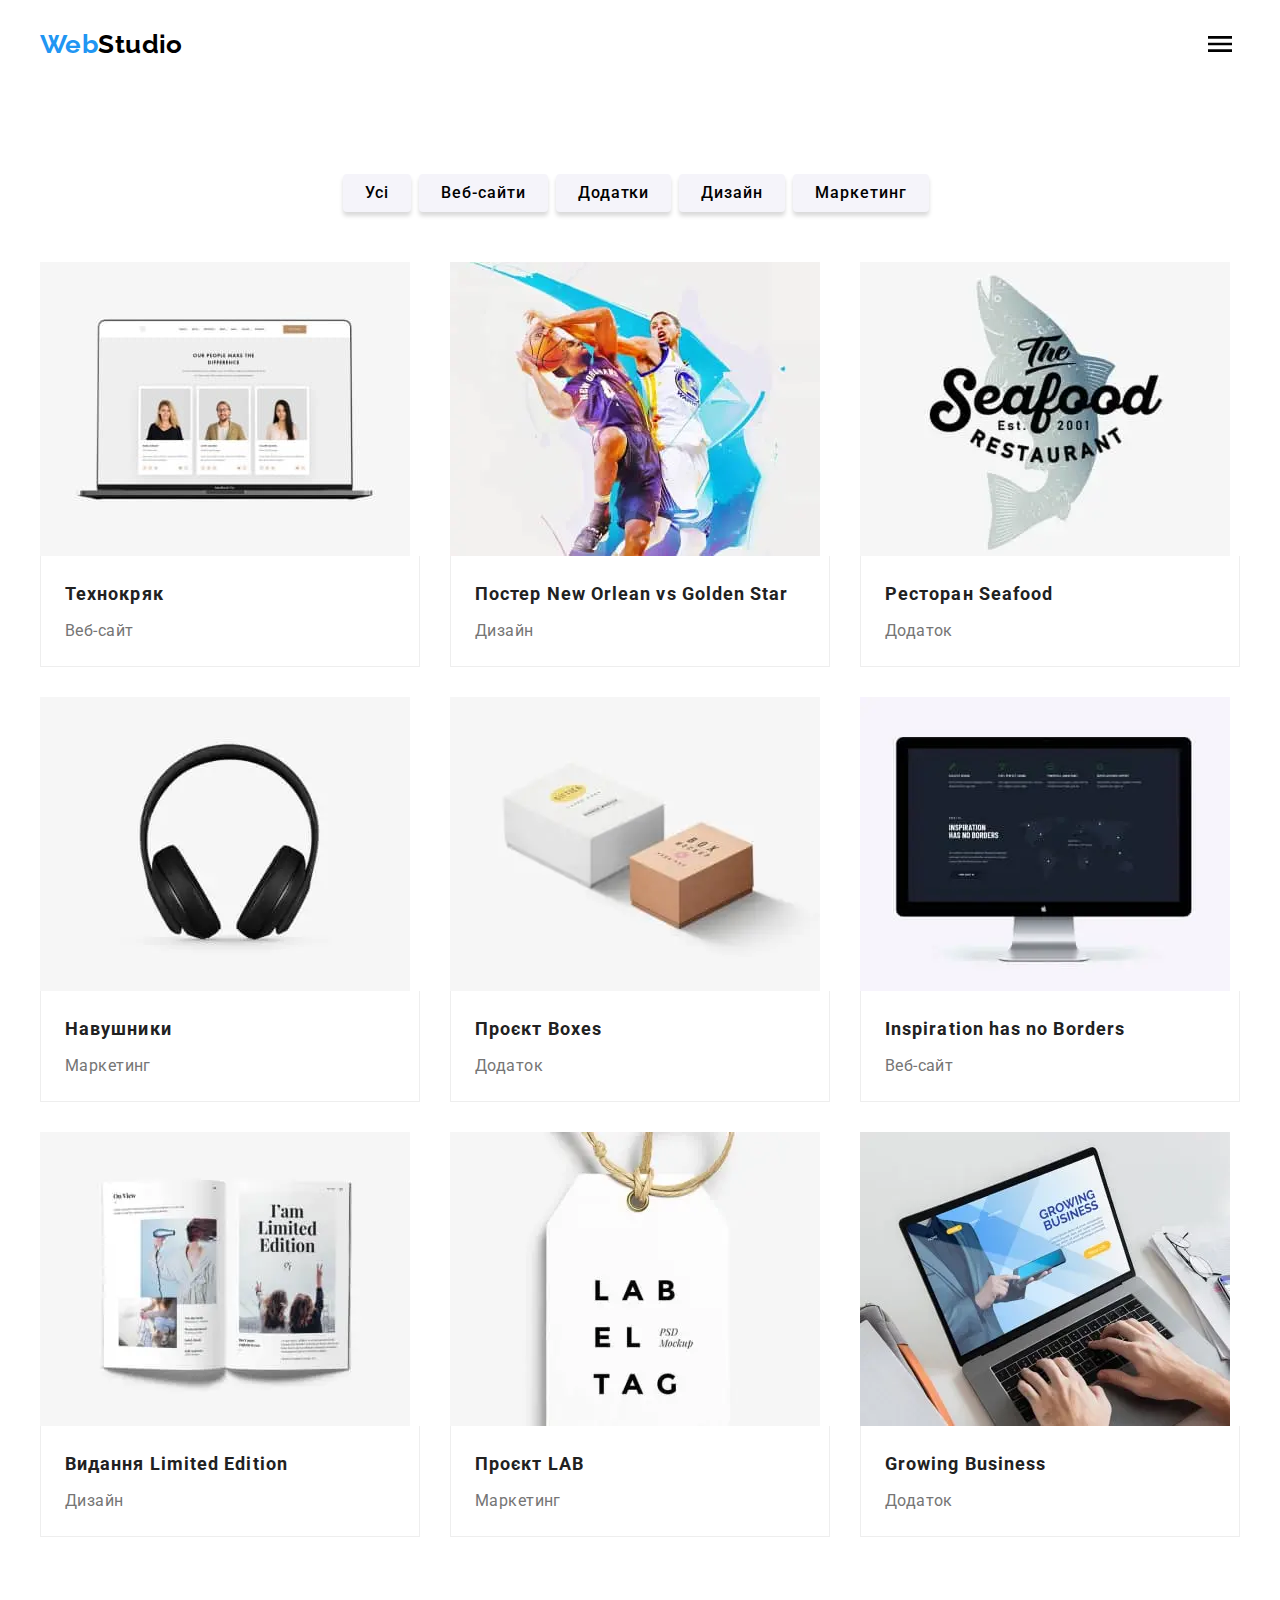
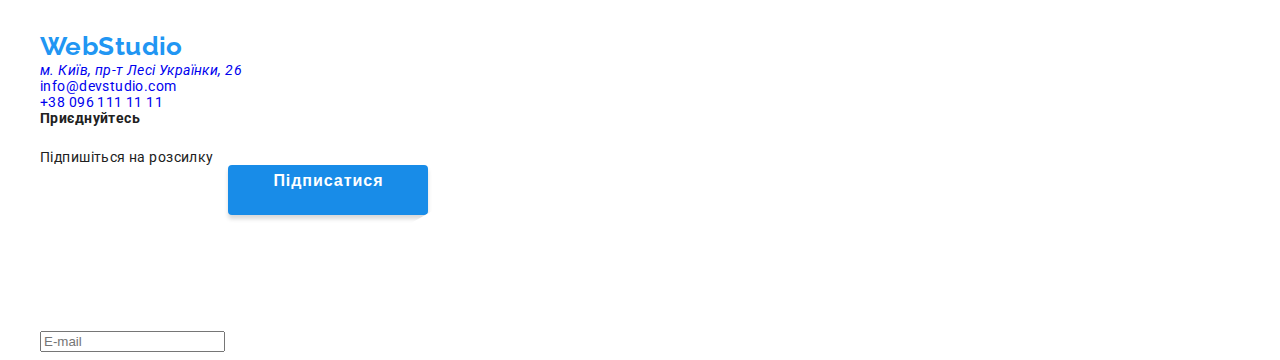
==== commit 716fe049: "xz" ====
--- a/portfolio.html
+++ b/portfolio.html
@@ -823,7 +823,7 @@
           <b class="web-contact-list">Приєднуйтесь</b>
           <ul class="social-list list">
             <li class="social-list-item">
-              <a href="" class="social-list-link">
+              <a href="https://www.instagram.com/" class="social-list-link">
                 <svg
                   lang="en"
                   aria-label="instagram icon"
@@ -836,7 +836,7 @@
               </a>
             </li>
             <li class="social-list-item">
-              <a href="" class="social-list-link">
+              <a href="https://twitter.com/" class="social-list-link">
                 <svg
                   lang="en"
                   aria-label="twitter icon"
@@ -847,7 +847,7 @@
               </a>
             </li>
             <li class="social-list-item">
-              <a href="" class="social-list-link">
+              <a href="https://www.facebook.com/" class="social-list-link">
                 <svg
                   lang="en"
                   aria-label="facebook icon"
@@ -858,7 +858,7 @@
               </a>
             </li>
             <li class="social-list-item">
-              <a href="" class="social-list-link">
+              <a href="https://www.linkedin.com/" class="social-list-link">
                 <svg
                   lang="en"
                   aria-label="linkedin icon"
--- a/css/main.min.css
+++ b/css/main.min.css
@@ -1 +1 @@
-:root{--background-color-fond-hero: #C4C4C4;--background-color-white: #ffffff;--background-color-fond: #2F303A;--text-color-white: #ffffff;--text-color-silver: #757575;--text-color-black: #212121;--button-color: #2196f3;--accent-color: #000000;--subject-background-color: #f5f5f5;--heading-background-color: #F5F4FA;--border-items-color: #eeeeee;--border-header-color: #ECECEC;--border-coption-color: #AFB1B8;--color-icon: #AFB1B8;--transition-animacion: 250ms cubic-bezier(0.4, 0, 0.2, 1);--modal-butoon: #188CE8}.overlay,.slogan-list-item,.social-list-user-link,.button__text,.modal-form__check-field,.modal__close-btn{display:flex;align-items:center;justify-content:center}.visually-hidden{position:absolute;width:1px;height:1px;margin:-1px;padding:0;overflow:hidden;border:0;clip:rect(0 0 0 0)}h1,h2,h3,p{margin-top:0px;margin-bottom:0px}ul,ol{margin-top:0px;margin-bottom:0px;padding-left:0px;list-style:none}button{cursor:pointer}img{display:block;max-width:100%;height:auto}body{background-color:var(--background-color-white);color:var(--text-color-black);font-family:Roboto,sans-serif;font-size:14px;letter-spacing:.03em}.link{text-decoration:none}.section{padding-top:94px;padding-bottom:94px}.container{padding:0 15px;margin:0 auto}@media screen and (min-width: 480px){.container{width:480px;margin-left:auto;margin-right:auto}}@media screen and (min-width: 768px){.container{width:768px}}@media screen and (min-width: 1200px){.container{width:1200px}}.btn{justify-content:center;align-items:center;text-align:center;height:50px;background-color:var(--button-color);letter-spacing:.06em;box-shadow:0px 4px 4px rgba(0,0,0,.15);border-radius:4px;border:none}.mobile-menu{position:absolute;top:0;left:0;z-index:100;width:100%;height:100%;background-color:var(--background-color-white);opacity:0;visibility:hidden;pointer-events:none;transform:translateX(100%);transition:transform 250ms ease-in-out}.mobile-menu.is-open{opacity:1;visibility:visible;pointer-events:auto}.mobile-menu__container{position:relative}.mobile-menu__close-btn{position:absolute;top:16px;right:15px;background-color:rgba(0,0,0,0);border:0;padding:0;line-height:0}.mobile-menu__close-icon{width:40px;height:40px}.mobile-menu__nav-list{display:flex;flex-direction:column;gap:33px;padding-top:48px;padding-left:25px}.mobile-menu__nav-item{color:var(--accent-color);font-size:40px;font-weight:500;line-height:1.175;letter-spacing:.02em}.mobile-menu__nav-item:hover{color:var(--button-color)}.mobile-menu__contact{margin-top:302px}.mobile-menu__contact-list{display:flex;flex-direction:column;gap:32px;padding-left:25px}.mobile-menu__contact-item-tel{color:var(--button-color);font-size:34px;font-weight:500;line-height:1.1764705882;letter-spacing:.02em}.mobile-menu__contact-item-email{color:var(--text-color-silver);font-size:24px;font-weight:500;line-height:1.1666666667;letter-spacing:.02em}.mobile-menu__social-list{display:flex;padding-left:25px;margin-top:64px}.mobile-menu__social-item{color:var(--button-color);font-size:18px;font-weight:500;line-height:1.2222222222;letter-spacing:.02em;border-right:1px solid rgba(33,33,33,.2);margin-right:10px}.mobile-menu__social-item:nth-child(4){margin-right:10px;display:none}.backdrop{position:fixed;top:0;left:0;z-index:100;width:100%;height:100%;background-color:rgba(0,0,0,.2);transition:opacity 250ms cubic-bezier(0.4, 0, 0.2, 1),visibility 250ms cubic-bezier(0.4, 0, 0.2, 1)}.backdrop.is-hidden{visibility:hidden;opacity:0;pointer-events:none}.modal{position:absolute;top:50%;left:50%;transform:translate(-50%, -50%);width:528px;height:581px;background-color:var(--background-color-white);box-shadow:0px 1px 3px rgba(0,0,0,.12),0px 1px 1px rgba(0,0,0,.14),0px 2px 1px rgba(0,0,0,.2);border-radius:4px;padding:40px}.modal__close-btn{position:absolute;top:8px;right:8px;width:30px;height:30px;border-radius:50%;padding:0;background-color:rgba(0,0,0,0);border:1px solid rgba(0,0,0,.1)}.modal__close-btn:focus,.modal__close-btn:hover{fill:var(--button-color);transition:opacity var(--transition-animacion)}.modal__form-title{font-size:20px;font-weight:700;line-height:1.15;text-align:center;margin-bottom:12px}.modal-form{display:flex;flex-direction:column}.modal-form__field{margin-bottom:10px}.modal-form__fiald-desc{display:block;font-size:12px;line-height:1.17;letter-spacing:.01em;color:var(--text-color-silver);margin-bottom:4px}.modal-form__input{width:100%;height:40px;border:1px solid rgba(33,33,33,.2);border-radius:4px;padding-left:42px;transition:border-color var(--transition-animacion)}.modal-form__input:focus{border:1px solid var(--button-color);outline:none}.modal-form__input-wrapper{position:relative;display:block}.modal-form__input-icon{display:block;position:absolute;top:50%;left:12px;transform:translateY(-50%);transition:background-color var(--transition-animacion)}.modal-form__input:focus+.modal-form__input-icon{fill:var(--button-color)}.modal-form__message{width:100%;height:120px;border:1px solid rgba(33,33,33,.2);border-radius:4px;margin-bottom:20px;padding:12px 16px;resize:none;transition:border-color var()}.modal-form__message::placeholder{font-size:12px;line-height:1.17;letter-spacing:.01em;color:rgba(117,117,117,.5)}.modal-form__message:focus{outline:none;border-color:var(--button-color)}.modal-form__checkbox-icon{width:16px;height:15px;background-color:var(--background-color-white);border:solid 2px var(--accent-color);border-radius:4px;cursor:pointer;margin-right:7px}.modal-form__check:checked+.modal-form__checkbox-icon{background-color:var(--button-color);border-radius:4px;border:solid 2px var(--button-color)}.modal-form__check:focus+.modal-form__checkbox-icon{border:solid 2px var(--button-color);border-radius:4px}.modal-form__checkbox-icon-on{display:none;width:11px;height:8px;margin-right:7px}.modal-form__check:checked+.modal-form__checkbox-icon .modal-form__checkbox-icon-on{display:block;transition:var(--transition-animacion)}.modal-form__check-field{line-height:1.17;color:var(--text-color-silver);margin-bottom:30px}.modal-form-check-field-link{line-height:1.17;text-decoration-line:underline;color:var(--button-color)}.modal-form-submit,.footer-form-submit{width:200px;background-color:var(--modal-butoon);font-size:16px;font-weight:700;line-height:1.875;color:var(--text-color-white);margin:0px auto}.page-header{padding-top:16px;padding-bottom:16px}.logo{font-family:"Raleway";font-size:26px;font-weight:700;line-height:1.1923076923;color:var(--button-color)}.logo__black{margin-right:93px;font-family:"Raleway";font-size:26px;font-weight:700;line-height:1.1923076923;color:var(--accent-color)}.main-nav{display:none}.contact{display:none}.open-mobile-menu-btn{line-height:0;border:none;background-color:rgba(0,0,0,0);padding:0}.open-mobile-menu-btn__icon{width:40px;height:40px}.nav{display:flex;justify-content:space-between;align-items:center}.hero{padding:200px 0px;align-items:center;text-align:center;background-color:var(--background-color-fond-hero);background-image:linear-gradient(to right, rgba(47, 48, 58, 0.4), rgba(47, 48, 58, 0.4)),url("../images/fon/hero-1200.jpg");background-repeat:no-repeat;max-width:1600px;height:600px;margin-left:auto;margin-right:auto}.hero .hero__subtitle{max-width:696px;margin-left:auto;margin-right:auto;margin-bottom:30px;font-size:44px;font-weight:900;line-height:1.3636363636;letter-spacing:.06em;text-transform:uppercase;text-align:center;color:var(--text-color-white)}.hero__fons .button_hero{font-family:Roboto;width:216px}.button__text{font-size:16px;font-weight:700;line-height:1.875;text-align:center;color:var(--text-color-white)}.subject{background-color:var(--background-color-white);padding-bottom:0px}.subject .section:last-child{padding-bottom:0px}.subject .subtitle{margin-top:30px;margin-bottom:10px;font-size:14px;font-weight:700;line-height:1.1428571429;text-transform:uppercase}.subject .desc{line-height:1.71;color:var(--text-color-silver)}.flex-block{display:flex;gap:30px}.flex-block-svg{display:flex;width:270px;height:120px;align-items:center;justify-content:center;background-color:var(--heading-background-color);border-radius:4px}.flex-block-icon{width:70px;height:70px}.slogan{text-align:center;margin-bottom:50px;font-size:36px;font-weight:700;line-height:1.1666666667}.gallery{display:flex}.imeg{position:relative;margin-right:30px}.imeg:last-child{margin-right:0}.box{position:absolute;display:flex;width:100%;height:70px;justify-content:center;align-items:center;left:0;bottom:0;background-color:rgba(47,48,58,.8);font-size:14px;font-weight:700;line-height:1.1428571429;color:var(--text-color-white);text-transform:uppercase}.heading{background-color:var(--heading-background-color)}.heading .user{background:var(--background-color-white);box-shadow:0px 1px 3px rgba(0,0,0,.12),0px 1px 1px rgba(0,0,0,.14),0px 2px 1px rgba(0,0,0,.2);border-radius:0px 0px 4px 4px;margin-right:30px}.heading .user:last-child{margin-right:0px}.heading .subtitle{text-align:center;font-size:16px;font-weight:500;line-height:1.1875}.heading .desc{text-align:center;margin-top:10px;margin-bottom:16px;font-size:16px;line-height:1.18;color:var(--text-color-silver)}.user-contact{padding-top:30px;padding-bottom:30px}.social-list{display:flex;justify-content:center;column-gap:10px}.social-list-user-link{width:44px;height:44px;border-radius:50%;background-color:var(--background-color-white)}.social-list-user-link:hover,.social-list-user-link:focus{background-color:var(--button-color);transition:var(--transition-animacion)}.social-list-icon{width:20px;height:20px;fill:var(--color-icon)}.social-list-user-link:hover .social-list-icon,.social-list-user-link:focus .social-list-icon{fill:var(--text-color-white);transition:var(--transition-animacion)}.slogan-list{display:flex;column-gap:30px}.slogan-list-item{width:170px;height:91px;background-color:var(--background-color-white);border:1px solid var(--border-coption-color);border-radius:4px}.slogan-list-item:hover,.slogan-list-item:focus{border:1px solid var(--button-color);transition:var(--transition-animacion)}.slogan-list-icon{width:106px;height:59.35px;fill:var(--color-icon)}.slogan-list-item:hover .slogan-list-icon,.slogan-list-item:focus .slogan-list-icon{fill:var(--button-color);transition:var(--transition-animacion)}.footer{display:flex;background-color:var(--background-color-fond);padding-top:60px;padding-bottom:60px}.footer .logo__white{font-family:"Raleway";font-size:26px;font-weight:700;line-height:1.1923076923;color:var(--text-color-white)}.footer-list{display:flex;align-items:baseline;justify-content:space-between}.logo-address,.footer-web-contact,.sign-up{width:auto}.logo-footer{margin-bottom:20px}.contact-footer{margin-bottom:9px}.contact-footer:last-child{margin-bottom:0}.link-maps{font-style:normal;line-height:1.71;color:var(--text-color-white);margin-bottom:9px}.list .contact-link{font-weight:400;line-height:1.71;letter-spacing:.03em;color:rgba(255,255,255,.6)}.footer-web-contact-sign-up{display:flex}.web-contact-list,.sign-up-text{font-size:14px;font-weight:700;line-height:1.1428571429;text-transform:uppercase;color:var(--text-color-white);margin-bottom:20px}.social-list{margin-top:20px}.social-list-link{display:flex;align-items:center;justify-content:center;width:44px;height:44px;border-radius:50%;background-color:var(--background-color-fond);background-color:rgba(255,255,255,.1)}.social-list-link:hover,.social-list-link:focus{background-color:var(--button-color);transition:var(--transition-animacion)}.footer-form{display:flex;column-gap:12px}.sign-up-form{display:flex}.footer-form-input{position:relative;display:block;width:358px;height:50px;padding-left:16px;background-color:var(--background-color-fond);border:1px solid rgba(255,255,255,.3);filter:drop-shadow(0px 4px 4px rgba(0, 0, 0, 0.15));border-radius:4px;color:rgba(255,255,255,.6)}.footer-form-input::placeholder{font-size:16px;line-height:1.25;display:flex;align-items:center;color:rgba(255,255,255,.6)}.footer-form-input:focus{outline:none}.footer-form-submit{display:flex;column-gap:10px;justify-content:center}.footer-form-submit-icon{width:24px;height:24px}.gallery-items{display:flex;flex-wrap:wrap}.list{display:flex;font-style:normal}.portfolio .list{justify-content:center}.list .button{font-family:Roboto;margin-right:8px;margin-bottom:50px;padding:6px 22px;background-color:var(--heading-background-color);width:auto;height:38px;font-size:16px;font-weight:500;line-height:1.625}.list .button:hover,.list .button:focus{background-color:var(--button-color);transition:var(--transition-animacion);color:var(--text-color-white);box-shadow:0px 3px 1px rgba(0,0,0,.1),0px 1px 2px rgba(0,0,0,.08),0px 2px 2px rgba(0,0,0,.12)}.items{margin-right:30px;margin-bottom:30px}.items:nth-child(3n){margin-right:0px}.items:nth-last-child(-n+3){margin-bottom:0px}.items .text{padding-top:20px;padding-left:24px;padding-right:24px;padding-bottom:20px;border-bottom:1px solid var(--border-items-color);border-left:1px solid var(--border-items-color);border-right:1px solid var(--border-items-color)}.items .slogan{font-size:18px;font-weight:700;line-height:2;letter-spacing:.06em;margin-bottom:4px;text-align:left}.items .desc{font-size:16px;line-height:1.88;color:var(--text-color-silver)}.items-shadow{display:block;text-decoration:none;color:var(--text-color-black)}.items-shadow:hover{box-shadow:0px 1px 1px rgba(0,0,0,.12),0px 4px 4px rgba(0,0,0,.06),1px 4px 6px rgba(0,0,0,.16);transition:var(--transition-animacion)}.gallery-items-overlay{position:relative;overflow:hidden}.overlay{position:absolute;top:0;left:0;background-color:rgba(33,150,243,.9);height:101%;width:100%;overflow:auto;padding:24px;transform:translateY(100%);transition:transform 250ms linear;color:var(--text-color-white);font-size:18px;line-height:1.56;padding-left:24px}.items-shadow:hover .overlay,.items-shadow:focus .overlay{transform:translateY(0%);transition:var(--transition-animacion)}/*# sourceMappingURL=main.min.css.map */+:root{--background-color-fond-hero: #C4C4C4;--background-color-white: #ffffff;--background-color-fond: #2F303A;--text-color-white: #ffffff;--text-color-silver: #757575;--text-color-black: #212121;--button-color: #2196f3;--accent-color: #000000;--subject-background-color: #f5f5f5;--heading-background-color: #F5F4FA;--border-items-color: #eeeeee;--border-header-color: #ECECEC;--border-coption-color: #AFB1B8;--color-icon: #AFB1B8;--transition-animacion: 250ms cubic-bezier(0.4, 0, 0.2, 1);--modal-butoon: #188CE8}.overlay,.slogan-list-item,.social-list-user-link,.button__text,.modal-form__check-field,.modal__close-btn{display:flex;align-items:center;justify-content:center}.visually-hidden{position:absolute;width:1px;height:1px;margin:-1px;padding:0;overflow:hidden;border:0;clip:rect(0 0 0 0)}h1,h2,h3,p{margin-top:0px;margin-bottom:0px}ul,ol{margin-top:0px;margin-bottom:0px;padding-left:0px;list-style:none}button{cursor:pointer}img{display:block;max-width:100%;height:auto}body{background-color:var(--background-color-white);color:var(--text-color-black);font-family:Roboto,sans-serif;font-size:14px;letter-spacing:.03em}.link{text-decoration:none}@media screen and (max-width: 767px){.section{padding-top:60px;padding-bottom:60px}}@media screen and (max-width: 1199px){.section{padding-top:60px;padding-bottom:60px}}@media screen and (min-width: 1200px){.section{padding-top:94px;padding-bottom:94px}}.slogan{text-align:center;margin-bottom:30px;font-size:28px;font-weight:700;line-height:1.1428571429}.container{padding:0 15px;margin:0 auto}@media screen and (min-width: 480px){.container{width:480px;margin-left:auto;margin-right:auto}}@media screen and (min-width: 768px){.container{width:768px}}@media screen and (min-width: 1200px){.container{width:1200px}}.btn{justify-content:center;align-items:center;text-align:center;height:50px;background-color:var(--button-color);letter-spacing:.06em;box-shadow:0px 4px 4px rgba(0,0,0,.15);border-radius:4px;border:none}@media screen and (max-width: 767px){.mobile-menu-btn{display:inline-flex;margin:0;padding:0;border:none;background-color:rgba(0,0,0,0)}.mobile-menu-btn .mobile-menu-btn__close{display:none}.mobile-menu-btn .is-open .mobile-menu-btn__close{display:block}.mobile-menu-btn .is-open .mobile-menu-btn__opens{display:none}}@media screen and (min-width: 768px){.mobile-menu-btn{display:none}}.mobile-menu{position:absolute;top:0;left:0;z-index:100;width:100%;height:100%;background-color:var(--background-color-white);opacity:0;visibility:hidden;pointer-events:none;transform:translateY(0%);transition:transform 250ms ease-in-out}.mobile-menu.is-open{opacity:1;visibility:visible;pointer-events:auto}.mobile-menu__container{position:relative}.mobile-menu-btn__close{position:absolute;top:16px;right:15px;background-color:rgba(0,0,0,0);border:0;padding:0;line-height:0}.mobile-menu__nav-list{display:flex;flex-direction:column;gap:33px;padding-top:48px;padding-left:25px}.mobile-menu__nav-item{color:var(--accent-color);font-size:40px;font-weight:500;line-height:1.175;letter-spacing:.02em}.mobile-menu__nav-item:hover{color:var(--button-color)}.mobile-menu__contact{margin-top:302px}.mobile-menu__contact-list{display:flex;flex-direction:column;gap:32px;padding-left:25px}.mobile-menu__contact-item-tel{color:var(--button-color);font-size:34px;font-weight:500;line-height:1.1764705882;letter-spacing:.02em}.mobile-menu__contact-item-email{color:var(--text-color-silver);font-size:24px;font-weight:500;line-height:1.1666666667;letter-spacing:.02em}.mobile-menu__social-list{display:flex;padding-left:25px;margin-top:64px}.mobile-menu__social-item{color:var(--button-color);font-size:18px;font-weight:500;line-height:1.2222222222;letter-spacing:.02em;border-right:1px solid rgba(33,33,33,.2);margin-right:10px}.mobile-menu__social-item:nth-child(-n+3){border-right:1px solid rgba(33,33,33,.2)}.backdrop{position:fixed;top:0;left:0;z-index:100;width:100%;height:100%;background-color:rgba(0,0,0,.2);transition:opacity 250ms cubic-bezier(0.4, 0, 0.2, 1),visibility 250ms cubic-bezier(0.4, 0, 0.2, 1)}.backdrop.is-hidden{visibility:hidden;opacity:0;pointer-events:none}.modal{position:absolute;top:50%;left:50%;transform:translate(-50%, -50%);width:528px;height:581px;background-color:var(--background-color-white);box-shadow:0px 1px 3px rgba(0,0,0,.12),0px 1px 1px rgba(0,0,0,.14),0px 2px 1px rgba(0,0,0,.2);border-radius:4px;padding:40px}.modal__close-btn{position:absolute;top:8px;right:8px;width:30px;height:30px;border-radius:50%;padding:0;background-color:rgba(0,0,0,0);border:1px solid rgba(0,0,0,.1)}.modal__close-btn:focus,.modal__close-btn:hover{fill:var(--button-color);transition:opacity var(--transition-animacion)}.modal__form-title{font-size:20px;font-weight:700;line-height:1.15;text-align:center;margin-bottom:12px}.modal-form{display:flex;flex-direction:column}.modal-form__field{margin-bottom:10px}.modal-form__fiald-desc{display:block;font-size:12px;line-height:1.17;letter-spacing:.01em;color:var(--text-color-silver);margin-bottom:4px}.modal-form__input{width:100%;height:40px;border:1px solid rgba(33,33,33,.2);border-radius:4px;padding-left:42px;transition:border-color var(--transition-animacion)}.modal-form__input:focus{border:1px solid var(--button-color);outline:none}.modal-form__input-wrapper{position:relative;display:block}.modal-form__input-icon{display:block;position:absolute;top:50%;left:12px;transform:translateY(-50%);transition:background-color var(--transition-animacion)}.modal-form__input:focus+.modal-form__input-icon{fill:var(--button-color)}.modal-form__message{width:100%;height:120px;border:1px solid rgba(33,33,33,.2);border-radius:4px;margin-bottom:20px;padding:12px 16px;resize:none;transition:border-color var()}.modal-form__message::placeholder{font-size:12px;line-height:1.17;letter-spacing:.01em;color:rgba(117,117,117,.5)}.modal-form__message:focus{outline:none;border-color:var(--button-color)}.modal-form__checkbox-icon{width:16px;height:15px;background-color:var(--background-color-white);border:solid 2px var(--accent-color);border-radius:4px;cursor:pointer;margin-right:7px}.modal-form__check:checked+.modal-form__checkbox-icon{background-color:var(--button-color);border-radius:4px;border:solid 2px var(--button-color)}.modal-form__check:focus+.modal-form__checkbox-icon{border:solid 2px var(--button-color);border-radius:4px}.modal-form__checkbox-icon-on{display:none;width:11px;height:8px;margin-right:7px}.modal-form__check:checked+.modal-form__checkbox-icon .modal-form__checkbox-icon-on{display:block;transition:var(--transition-animacion)}.modal-form__check-field{line-height:1.17;color:var(--text-color-silver);margin-bottom:30px}.modal-form-check-field-link{line-height:1.17;text-decoration-line:underline;color:var(--button-color)}.modal-form-submit,.footer-form-submit{width:200px;background-color:var(--modal-butoon);font-size:16px;font-weight:700;line-height:1.875;color:var(--text-color-white);margin:0px auto}.page-header{padding-top:16px;padding-bottom:16px}.logo{font-family:"Raleway";font-size:26px;font-weight:700;line-height:1.1923076923;color:var(--button-color)}.logo__black{margin-right:93px;font-family:"Raleway";font-size:26px;font-weight:700;line-height:1.1923076923;color:var(--accent-color)}.main-nav{display:none}.contact{display:none}.open-mobile-menu-btn{line-height:0;border:none;background-color:rgba(0,0,0,0);padding:0}.open-mobile-menu-btn__icon{width:40px;height:40px}.nav{display:flex;justify-content:space-between;align-items:center}.hero{padding:118px 0px;align-items:center;text-align:center;background-color:var(--background-color-fond-hero);background-image:linear-gradient(to right, rgba(47, 48, 58, 0.4), rgba(47, 48, 58, 0.4)),url("/images/fon/hero-480.jpg");background-repeat:no-repeat;max-width:480px;height:400px;margin-left:auto;margin-right:auto}.hero .hero__subtitle{margin-left:auto;margin-right:auto;margin-bottom:30px;color:var(--text-color-white);font-size:26px;font-weight:900;line-height:1.6153846154;letter-spacing:.06em;text-transform:uppercase;text-align:center}.hero__fons .button_hero{font-family:Roboto;width:200px}.button__text{font-size:16px;font-weight:700;line-height:1.875;text-align:center;color:var(--text-color-white)}@media screen and (min-width: 768px){.hero{width:768px}}@media screen and (max-width: 767px){.subject{background-color:var(--background-color-white)}.subtitle{margin-top:30px;margin-bottom:10px;font-size:14px;font-weight:700;line-height:1.1428571429;text-transform:uppercase}.desc{line-height:1.71;color:var(--text-color-silver)}.svg{text-align:center;margin-bottom:30px}.svg:last-child{margin-bottom:0}.desc{text-align:justify}.flex-block-svg{display:flex;width:100%;height:120px;align-items:center;justify-content:center;background-color:var(--heading-background-color);border-radius:4px}.flex-block-icon{width:70px;height:70px}}@media screen and (max-width: 767px){.headline{display:none}}@media screen and (max-width: 1199px){.headline{display:none}}@media screen and (min-width: 1200px){.headline{max-width:1200px}.slogan{text-align:center;margin-bottom:50px;font-size:36px;font-weight:700;line-height:1.1666666667}.gallery{display:flex}.imeg{position:relative;margin-right:30px}.imeg:last-child{margin-right:0}.box{position:absolute;display:flex;width:100%;height:70px;justify-content:center;align-items:center;left:0;bottom:0;background-color:rgba(47,48,58,.8);font-size:14px;font-weight:700;line-height:1.1428571429;color:var(--text-color-white);text-transform:uppercase}}@media screen and (max-width: 767px){.gallery{display:flex;flex-direction:column}.user{width:100%;background:var(--background-color-white);box-shadow:0px 1px 3px rgba(0,0,0,.12),0px 1px 1px rgba(0,0,0,.14),0px 2px 1px rgba(0,0,0,.2);border-radius:0px 0px 4px 4px;margin-bottom:30px}.user:last-child{margin-bottom:0}.social-list{margin-bottom:24px}}.heading{background-color:var(--heading-background-color)}.heading .user:last-child{margin-right:0px}.heading .subtitle{text-align:center;font-size:16px;font-weight:500;line-height:1.1875}.heading .desc{text-align:center;margin-top:10px;margin-bottom:16px;font-size:16px;line-height:1.18;color:var(--text-color-silver)}.social-list{display:flex;justify-content:center;column-gap:10px}.social-list-user-link{width:44px;height:44px;border-radius:50%;background-color:var(--background-color-white)}.social-list-user-link:hover,.social-list-user-link:focus{background-color:var(--button-color);transition:var(--transition-animacion)}.social-list-icon{width:20px;height:20px;fill:var(--color-icon)}.social-list-user-link:hover .social-list-icon,.social-list-user-link:focus .social-list-icon{fill:var(--text-color-white);transition:var(--transition-animacion)}.slogan-list{display:flex;column-gap:30px;gap:30px;flex-wrap:wrap}.slogan-item{flex-basis:calc((100% - 30px)/2)}@media screen and (min-width: 768px){.slogan-item{flex-basis:calc((100% - 60px)/3)}}@media screen and (min-width: 1200px){.slogan-item{flex-basis:calc((100% - 150px)/6)}}.slogan-list-item{height:92px;background-color:var(--background-color-white);border:1px solid var(--border-coption-color);border-radius:4px}.slogan-list-item:hover,.slogan-list-item:focus{border:1px solid var(--button-color);transition:var(--transition-animacion)}.slogan-list-icon{width:106px;height:59.35px;fill:var(--color-icon)}.slogan-list-item:hover .slogan-list-icon,.slogan-list-item:focus .slogan-list-icon{fill:var(--button-color);transition:var(--transition-animacion)}@media screen and (max-width: 767px){.footer{background-color:var(--background-color-fond);padding-top:60px;padding-bottom:60px}.footer .logo__white{font-family:"Raleway";font-size:24px;font-weight:700;line-height:1.5833333333;color:var(--text-color-white)}.footer-list{display:flex;width:480px;align-items:baseline;justify-content:space-between;margin-left:auto;margin-right:auto}.logo-address,.footer-web-contact,.sign-up{text-align:center;width:auto}.logo-footer{margin-bottom:20px}.block-address{margin-bottom:60px}.contact-footer{margin-bottom:9px;display:flex;flex-direction:column}.contact-footer:last-child{margin-bottom:0}.link-maps{font-style:normal;line-height:1.71;color:var(--text-color-white)}.list .contact-link{font-weight:400;line-height:1.71;letter-spacing:.03em;color:rgba(255,255,255,.6)}.footer-web-contact{margin-bottom:60px}.footer-web-contact-sign-up{display:flex}.web-contact-list,.sign-up-text{font-size:14px;font-weight:700;line-height:1.1428571429;text-transform:uppercase;color:var(--text-color-white);margin-bottom:20px}.social-list{margin-top:20px}.social-list-link{display:flex;align-items:center;justify-content:center;width:44px;height:44px;border-radius:50%;background-color:var(--background-color-fond);background-color:rgba(255,255,255,.1)}.social-list-link:hover,.social-list-link:focus{background-color:var(--button-color);transition:var(--transition-animacion)}.footer-form{display:flex;flex-direction:column;align-items:center;gap:20px}.sign-up-form{display:flex}.footer-form-input{position:relative;display:block;width:358px;height:50px;padding-left:16px;background-color:var(--background-color-fond);border:1px solid rgba(255,255,255,.3);filter:drop-shadow(0px 4px 4px rgba(0, 0, 0, 0.15));border-radius:4px;color:rgba(255,255,255,.6)}.footer-form-input::placeholder{font-size:16px;line-height:1.25;display:flex;align-items:center;color:rgba(255,255,255,.6)}.footer-form-input:focus{outline:none}.footer-form-submit{display:flex;column-gap:10px;justify-content:center}.footer-form-submit-icon{width:24px;height:24px}}.gallery-items{display:flex;flex-wrap:wrap}.list{display:flex;font-style:normal}.portfolio .list{justify-content:center}.list .button{font-family:Roboto;margin-right:8px;margin-bottom:50px;padding:6px 22px;background-color:var(--heading-background-color);width:auto;height:38px;font-size:16px;font-weight:500;line-height:1.625}.list .button:hover,.list .button:focus{background-color:var(--button-color);transition:var(--transition-animacion);color:var(--text-color-white);box-shadow:0px 3px 1px rgba(0,0,0,.1),0px 1px 2px rgba(0,0,0,.08),0px 2px 2px rgba(0,0,0,.12)}.items{margin-right:30px;margin-bottom:30px}@media screen and (max-width: 767px){.items+.items{margin-top:30px}}@media screen and (min-width: 768px){.items{flex-basis:calc((100% - 30px)/2)}}@media screen and (min-width: 1200px){.items{flex-basis:calc((100% - 60px)/3)}}.items:nth-child(3n){margin-right:0px}.items:nth-last-child(-n+3){margin-bottom:0px}.items .text{padding-top:20px;padding-left:24px;padding-right:24px;padding-bottom:20px;border-bottom:1px solid var(--border-items-color);border-left:1px solid var(--border-items-color);border-right:1px solid var(--border-items-color)}.items .slogan{font-size:18px;font-weight:700;line-height:2;letter-spacing:.06em;margin-bottom:4px;text-align:left}.items .desc{font-size:16px;line-height:1.88;color:var(--text-color-silver)}.items-shadow{display:block;text-decoration:none;color:var(--text-color-black)}.items-shadow:hover{box-shadow:0px 1px 1px rgba(0,0,0,.12),0px 4px 4px rgba(0,0,0,.06),1px 4px 6px rgba(0,0,0,.16);transition:var(--transition-animacion)}.gallery-items-overlay{position:relative;overflow:hidden}.overlay{position:absolute;top:0;left:0;background-color:rgba(33,150,243,.9);height:101%;width:100%;overflow:auto;padding:24px;transform:translateY(100%);transition:transform 250ms linear;color:var(--text-color-white);font-size:18px;line-height:1.56;padding-left:24px}.items-shadow:hover .overlay,.items-shadow:focus .overlay{transform:translateY(0%);transition:var(--transition-animacion)}/*# sourceMappingURL=main.min.css.map */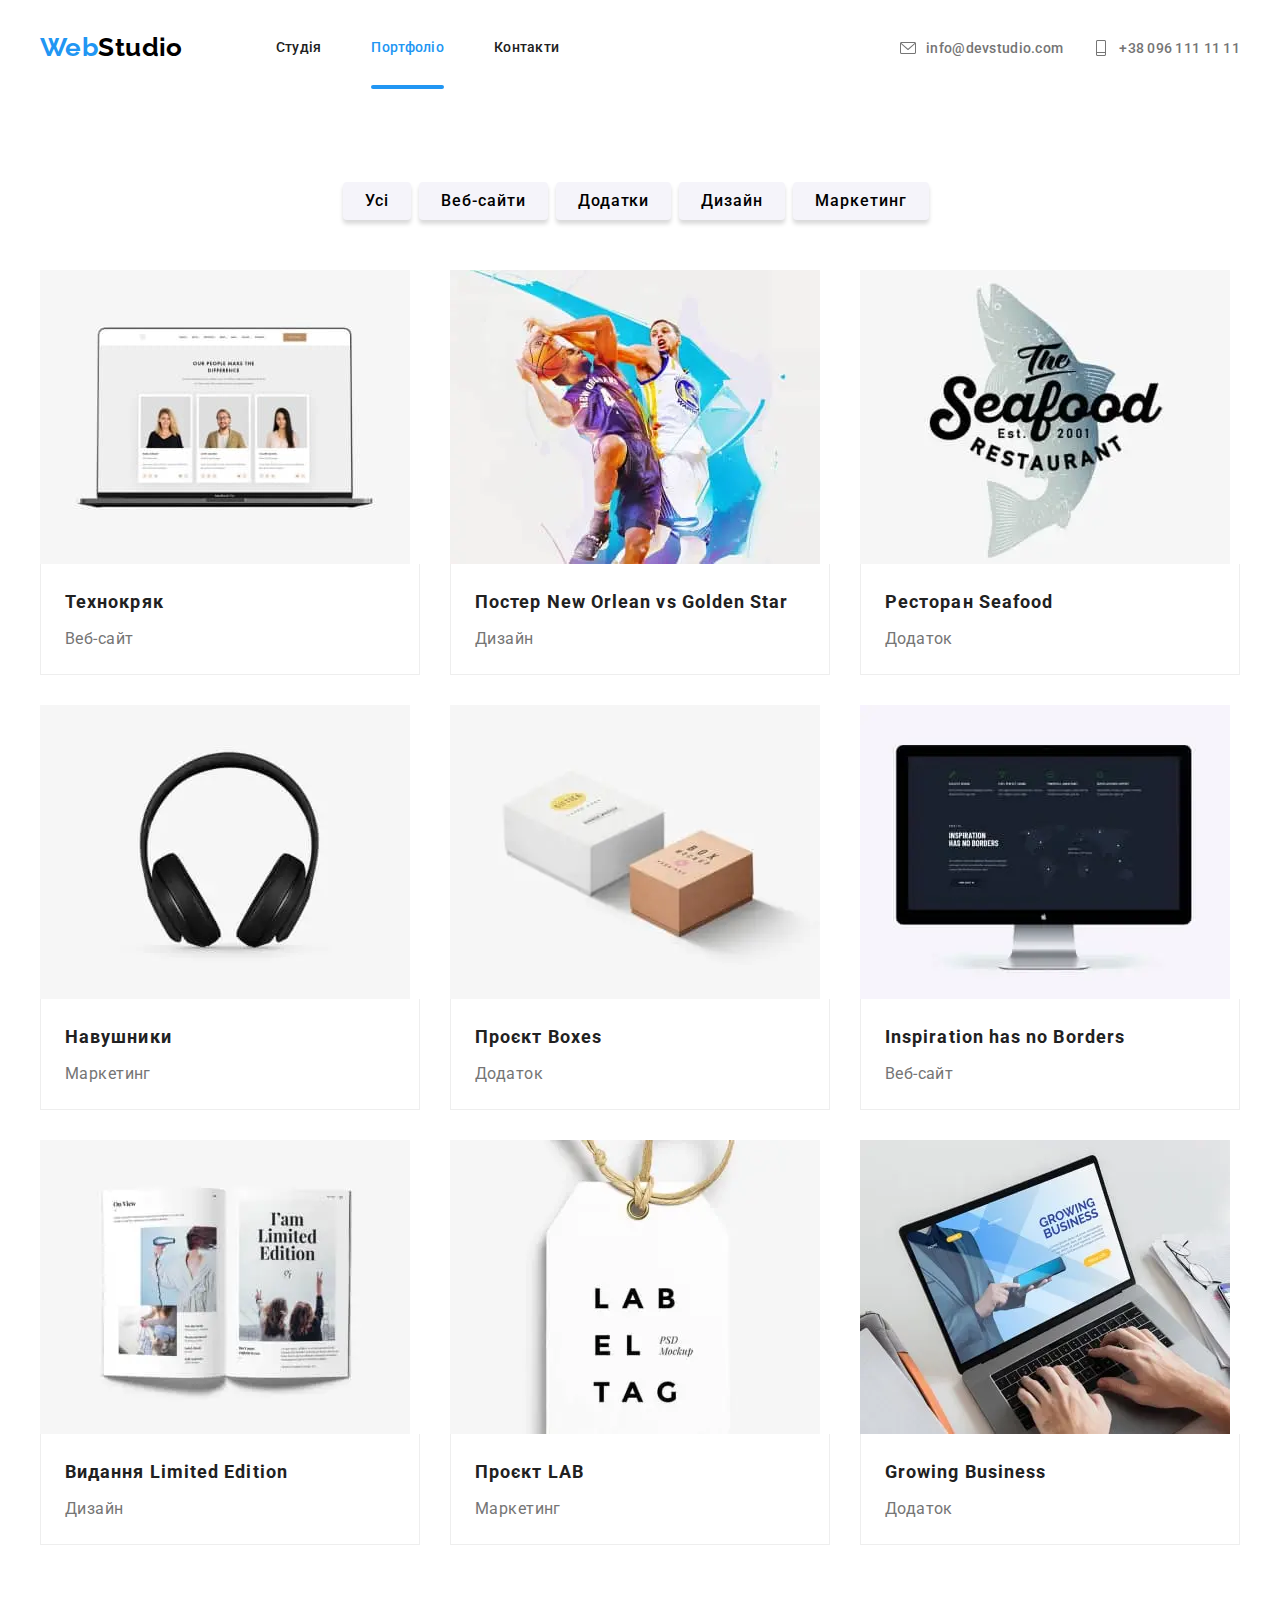
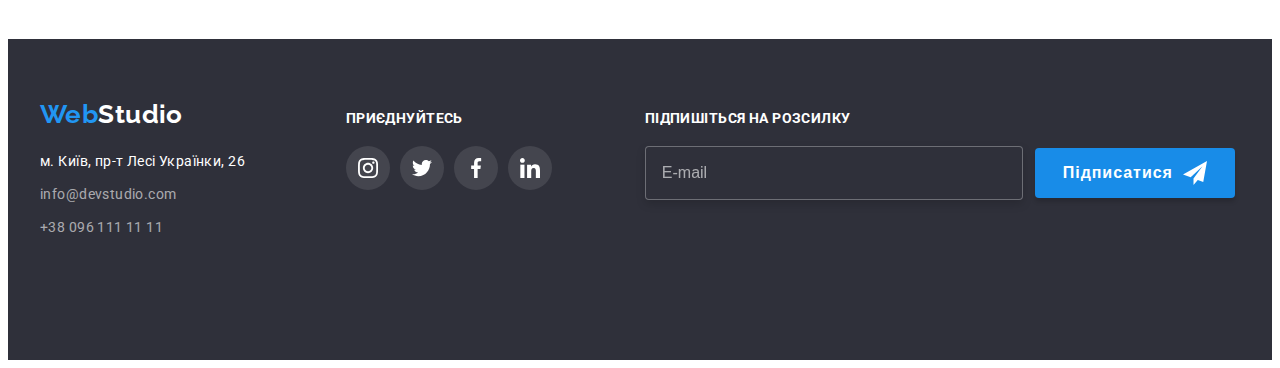
==== commit 9e33bbb0: "index" ====
--- a/portfolio.html
+++ b/portfolio.html
@@ -29,7 +29,7 @@
           >Web<span class="logo__black">Studio</span></a
         >
         <!-- ?Nav -->
-        <nav>
+        <nav class="main">
           <ul class="main-nav">
             <li class="main-nav__list">
               <a href="./index.html" class="main-nav__link link">Студія</a>
@@ -44,45 +44,48 @@
             </li>
           </ul>
         </nav>
+        <!-- ?Menu Burger -->
+        <button
+          type="button"
+          class="mobile-menu-btn"
+          aria-expanded="false"
+          data-menu-open
+        >
+          <svg
+            class="mobile-menu-btn__opens"
+            aria-label="Перемикач мобільного меня"
+          >
+            <use href="./images/svg/sprite.svg#icon-burger"></use>
+          </svg>
+        </button>
         <!-- ?Contact -->
         <ul class="contact">
           <li class="contact__list">
-            <div class="contact__list_item">
-              <a
-                href="mailto:info@devstudio.com"
-                class="contact__list_link link"
-              >
-                <svg class="contact__list_icon">
-                  <use href="./images/svg/sprite.svg#icon-email"></use>
-                </svg>
-                info@devstudio.com</a
-              >
-            </div>
+            <a href="mailto:info@devstudio.com" class="contact__list_link link">
+              <svg class="contact__list_icon">
+                <use href="./images/svg/sprite.svg#icon-email"></use>
+              </svg>
+              info@devstudio.com</a
+            >
           </li>
           <li class="contact__list">
-            <div class="contact__list_item">
-              <a href="tel:+380961111111" class="contact__list_link link">
-                <svg class="contact__list_icon">
-                  <use href="./images/svg/sprite.svg#icon-phone"></use>
-                </svg>
-                +38 096 111 11 11</a
-              >
-            </div>
+            <a href="tel:+380961111111" class="contact__list_link link">
+              <svg class="contact__list_icon">
+                <use href="./images/svg/sprite.svg#icon-phone"></use>
+              </svg>
+              +38 096 111 11 11</a
+            >
           </li>
         </ul>
-
-        <!-- ?Menu Burger  -->
-        <button type="button" class="open-mobile-menu-btn" data-menu-open>
-          <svg class="open-mobile-menu-btn__icon">
-            <use href="./images/svg/sprite.svg#icon-burger"></use>
-          </svg>
-        </button>
       </div>
       <!-- ?Modile menu  -->
-      <div class="mobile-menu" data-menu>
+      <div class="mobile-menu" id="mobile-menu" data-menu>
         <div class="container mobile-menu__container">
-          <button class="mobile-menu__close-btn" data-menu-close>
-            <svg class="mobile-menu__close-icon">
+          <button class="mobile-menu__close" data-menu-close>
+            <svg
+              class="mobile-menu__close-icon"
+              aria-label="Вимикач мобільного меня"
+            >
               <use href="./images/svg/sprite.svg#icon-close"></use>
             </svg>
           </button>
@@ -99,32 +102,50 @@
             </li>
             <li><a href="" class="mobile-menu__nav-item link">Контакти</a></li>
           </ul>
-          <ul class="mobile-menu__contact-list">
-            <li>
-              <a href="" class="mobile-menu__contact-item link"
-                >+38 096 111 11 11</a
-              >
-            </li>
-            <li>
-              <a href="" class="mobile-menu__contact-item link"
-                >info@devstudio.com</a
-              >
-            </li>
-          </ul>
-          <ul class="mobile-menu__social-list">
-            <li>
-              <a href="" class="mobile-menu__social-item link">Instagram</a>
-            </li>
-            <li>
-              <a href="" class="mobile-menu__social-item link">Twitter</a>
-            </li>
-            <li>
-              <a href="" class="mobile-menu__social-item link">Facebook</a>
-            </li>
-            <li>
-              <a href="" class="mobile-menu__social-item link">LinkedIn</a>
-            </li>
-          </ul>
+          <div class="mobile-menu__contact">
+            <ul class="mobile-menu__contact-list">
+              <li>
+                <a
+                  href="tel:+380961111111"
+                  class="mobile-menu__contact-item-tel link"
+                  >+38 096 111 11 11</a
+                >
+              </li>
+              <li>
+                <a
+                  href="mailto:info@devstudio.com"
+                  class="mobile-menu__contact-item-email link"
+                  >info@devstudio.com</a
+                >
+              </li>
+            </ul>
+            <ul class="mobile-menu__social-list">
+              <li>
+                <a
+                  href=""
+                  class="mobile-menu__social-item mobile-menu__item link"
+                  >Instagram</a
+                >
+              </li>
+              <li>
+                <a
+                  href=""
+                  class="mobile-menu__social-item mobile-menu__item link"
+                  >Twitter</a
+                >
+              </li>
+              <li>
+                <a
+                  href=""
+                  class="mobile-menu__social-item mobile-menu__item link"
+                  >Facebook</a
+                >
+              </li>
+              <li>
+                <a href="" class="mobile-menu__social-item link">LinkedIn</a>
+              </li>
+            </ul>
+          </div>
         </div>
       </div>
     </header>
--- a/css/main.min.css
+++ b/css/main.min.css
@@ -1 +1 @@
-:root{--background-color-fond-hero: #C4C4C4;--background-color-white: #ffffff;--background-color-fond: #2F303A;--text-color-white: #ffffff;--text-color-silver: #757575;--text-color-black: #212121;--button-color: #2196f3;--accent-color: #000000;--subject-background-color: #f5f5f5;--heading-background-color: #F5F4FA;--border-items-color: #eeeeee;--border-header-color: #ECECEC;--border-coption-color: #AFB1B8;--color-icon: #AFB1B8;--transition-animacion: 250ms cubic-bezier(0.4, 0, 0.2, 1);--modal-butoon: #188CE8}.overlay,.slogan-list-item,.social-list-user-link,.button__text,.modal-form__check-field,.modal__close-btn{display:flex;align-items:center;justify-content:center}.visually-hidden{position:absolute;width:1px;height:1px;margin:-1px;padding:0;overflow:hidden;border:0;clip:rect(0 0 0 0)}h1,h2,h3,p{margin-top:0px;margin-bottom:0px}ul,ol{margin-top:0px;margin-bottom:0px;padding-left:0px;list-style:none}button{cursor:pointer}img{display:block;max-width:100%;height:auto}body{background-color:var(--background-color-white);color:var(--text-color-black);font-family:Roboto,sans-serif;font-size:14px;letter-spacing:.03em}.link{text-decoration:none}@media screen and (max-width: 767px){.section{padding-top:60px;padding-bottom:60px}}@media screen and (max-width: 1199px){.section{padding-top:60px;padding-bottom:60px}}@media screen and (min-width: 1200px){.section{padding-top:94px;padding-bottom:94px}}.slogan{text-align:center;margin-bottom:30px;font-size:28px;font-weight:700;line-height:1.1428571429}.container{padding:0 15px;margin:0 auto}@media screen and (min-width: 480px){.container{width:480px;margin-left:auto;margin-right:auto}}@media screen and (min-width: 768px){.container{width:768px}}@media screen and (min-width: 1200px){.container{width:1200px}}.btn{justify-content:center;align-items:center;text-align:center;height:50px;background-color:var(--button-color);letter-spacing:.06em;box-shadow:0px 4px 4px rgba(0,0,0,.15);border-radius:4px;border:none}@media screen and (max-width: 767px){.mobile-menu-btn{display:inline-flex;margin:0;padding:0;border:none;background-color:rgba(0,0,0,0)}.mobile-menu-btn .mobile-menu-btn__close{display:none}.mobile-menu-btn .is-open .mobile-menu-btn__close{display:block}.mobile-menu-btn .is-open .mobile-menu-btn__opens{display:none}}@media screen and (min-width: 768px){.mobile-menu-btn{display:none}}.mobile-menu{position:absolute;top:0;left:0;z-index:100;width:100%;height:100%;background-color:var(--background-color-white);opacity:0;visibility:hidden;pointer-events:none;transform:translateY(0%);transition:transform 250ms ease-in-out}.mobile-menu.is-open{opacity:1;visibility:visible;pointer-events:auto}.mobile-menu__container{position:relative}.mobile-menu-btn__close{position:absolute;top:16px;right:15px;background-color:rgba(0,0,0,0);border:0;padding:0;line-height:0}.mobile-menu__nav-list{display:flex;flex-direction:column;gap:33px;padding-top:48px;padding-left:25px}.mobile-menu__nav-item{color:var(--accent-color);font-size:40px;font-weight:500;line-height:1.175;letter-spacing:.02em}.mobile-menu__nav-item:hover{color:var(--button-color)}.mobile-menu__contact{margin-top:302px}.mobile-menu__contact-list{display:flex;flex-direction:column;gap:32px;padding-left:25px}.mobile-menu__contact-item-tel{color:var(--button-color);font-size:34px;font-weight:500;line-height:1.1764705882;letter-spacing:.02em}.mobile-menu__contact-item-email{color:var(--text-color-silver);font-size:24px;font-weight:500;line-height:1.1666666667;letter-spacing:.02em}.mobile-menu__social-list{display:flex;padding-left:25px;margin-top:64px}.mobile-menu__social-item{color:var(--button-color);font-size:18px;font-weight:500;line-height:1.2222222222;letter-spacing:.02em;border-right:1px solid rgba(33,33,33,.2);margin-right:10px}.mobile-menu__social-item:nth-child(-n+3){border-right:1px solid rgba(33,33,33,.2)}.backdrop{position:fixed;top:0;left:0;z-index:100;width:100%;height:100%;background-color:rgba(0,0,0,.2);transition:opacity 250ms cubic-bezier(0.4, 0, 0.2, 1),visibility 250ms cubic-bezier(0.4, 0, 0.2, 1)}.backdrop.is-hidden{visibility:hidden;opacity:0;pointer-events:none}.modal{position:absolute;top:50%;left:50%;transform:translate(-50%, -50%);width:528px;height:581px;background-color:var(--background-color-white);box-shadow:0px 1px 3px rgba(0,0,0,.12),0px 1px 1px rgba(0,0,0,.14),0px 2px 1px rgba(0,0,0,.2);border-radius:4px;padding:40px}.modal__close-btn{position:absolute;top:8px;right:8px;width:30px;height:30px;border-radius:50%;padding:0;background-color:rgba(0,0,0,0);border:1px solid rgba(0,0,0,.1)}.modal__close-btn:focus,.modal__close-btn:hover{fill:var(--button-color);transition:opacity var(--transition-animacion)}.modal__form-title{font-size:20px;font-weight:700;line-height:1.15;text-align:center;margin-bottom:12px}.modal-form{display:flex;flex-direction:column}.modal-form__field{margin-bottom:10px}.modal-form__fiald-desc{display:block;font-size:12px;line-height:1.17;letter-spacing:.01em;color:var(--text-color-silver);margin-bottom:4px}.modal-form__input{width:100%;height:40px;border:1px solid rgba(33,33,33,.2);border-radius:4px;padding-left:42px;transition:border-color var(--transition-animacion)}.modal-form__input:focus{border:1px solid var(--button-color);outline:none}.modal-form__input-wrapper{position:relative;display:block}.modal-form__input-icon{display:block;position:absolute;top:50%;left:12px;transform:translateY(-50%);transition:background-color var(--transition-animacion)}.modal-form__input:focus+.modal-form__input-icon{fill:var(--button-color)}.modal-form__message{width:100%;height:120px;border:1px solid rgba(33,33,33,.2);border-radius:4px;margin-bottom:20px;padding:12px 16px;resize:none;transition:border-color var()}.modal-form__message::placeholder{font-size:12px;line-height:1.17;letter-spacing:.01em;color:rgba(117,117,117,.5)}.modal-form__message:focus{outline:none;border-color:var(--button-color)}.modal-form__checkbox-icon{width:16px;height:15px;background-color:var(--background-color-white);border:solid 2px var(--accent-color);border-radius:4px;cursor:pointer;margin-right:7px}.modal-form__check:checked+.modal-form__checkbox-icon{background-color:var(--button-color);border-radius:4px;border:solid 2px var(--button-color)}.modal-form__check:focus+.modal-form__checkbox-icon{border:solid 2px var(--button-color);border-radius:4px}.modal-form__checkbox-icon-on{display:none;width:11px;height:8px;margin-right:7px}.modal-form__check:checked+.modal-form__checkbox-icon .modal-form__checkbox-icon-on{display:block;transition:var(--transition-animacion)}.modal-form__check-field{line-height:1.17;color:var(--text-color-silver);margin-bottom:30px}.modal-form-check-field-link{line-height:1.17;text-decoration-line:underline;color:var(--button-color)}.modal-form-submit,.footer-form-submit{width:200px;background-color:var(--modal-butoon);font-size:16px;font-weight:700;line-height:1.875;color:var(--text-color-white);margin:0px auto}.page-header{padding-top:16px;padding-bottom:16px}.logo{font-family:"Raleway";font-size:26px;font-weight:700;line-height:1.1923076923;color:var(--button-color)}.logo__black{margin-right:93px;font-family:"Raleway";font-size:26px;font-weight:700;line-height:1.1923076923;color:var(--accent-color)}.main-nav{display:none}.contact{display:none}.open-mobile-menu-btn{line-height:0;border:none;background-color:rgba(0,0,0,0);padding:0}.open-mobile-menu-btn__icon{width:40px;height:40px}.nav{display:flex;justify-content:space-between;align-items:center}.hero{padding:118px 0px;align-items:center;text-align:center;background-color:var(--background-color-fond-hero);background-image:linear-gradient(to right, rgba(47, 48, 58, 0.4), rgba(47, 48, 58, 0.4)),url("/images/fon/hero-480.jpg");background-repeat:no-repeat;max-width:480px;height:400px;margin-left:auto;margin-right:auto}.hero .hero__subtitle{margin-left:auto;margin-right:auto;margin-bottom:30px;color:var(--text-color-white);font-size:26px;font-weight:900;line-height:1.6153846154;letter-spacing:.06em;text-transform:uppercase;text-align:center}.hero__fons .button_hero{font-family:Roboto;width:200px}.button__text{font-size:16px;font-weight:700;line-height:1.875;text-align:center;color:var(--text-color-white)}@media screen and (min-width: 768px){.hero{width:768px}}@media screen and (max-width: 767px){.subject{background-color:var(--background-color-white)}.subtitle{margin-top:30px;margin-bottom:10px;font-size:14px;font-weight:700;line-height:1.1428571429;text-transform:uppercase}.desc{line-height:1.71;color:var(--text-color-silver)}.svg{text-align:center;margin-bottom:30px}.svg:last-child{margin-bottom:0}.desc{text-align:justify}.flex-block-svg{display:flex;width:100%;height:120px;align-items:center;justify-content:center;background-color:var(--heading-background-color);border-radius:4px}.flex-block-icon{width:70px;height:70px}}@media screen and (max-width: 767px){.headline{display:none}}@media screen and (max-width: 1199px){.headline{display:none}}@media screen and (min-width: 1200px){.headline{max-width:1200px}.slogan{text-align:center;margin-bottom:50px;font-size:36px;font-weight:700;line-height:1.1666666667}.gallery{display:flex}.imeg{position:relative;margin-right:30px}.imeg:last-child{margin-right:0}.box{position:absolute;display:flex;width:100%;height:70px;justify-content:center;align-items:center;left:0;bottom:0;background-color:rgba(47,48,58,.8);font-size:14px;font-weight:700;line-height:1.1428571429;color:var(--text-color-white);text-transform:uppercase}}@media screen and (max-width: 767px){.gallery{display:flex;flex-direction:column}.user{width:100%;background:var(--background-color-white);box-shadow:0px 1px 3px rgba(0,0,0,.12),0px 1px 1px rgba(0,0,0,.14),0px 2px 1px rgba(0,0,0,.2);border-radius:0px 0px 4px 4px;margin-bottom:30px}.user:last-child{margin-bottom:0}.social-list{margin-bottom:24px}}.heading{background-color:var(--heading-background-color)}.heading .user:last-child{margin-right:0px}.heading .subtitle{text-align:center;font-size:16px;font-weight:500;line-height:1.1875}.heading .desc{text-align:center;margin-top:10px;margin-bottom:16px;font-size:16px;line-height:1.18;color:var(--text-color-silver)}.social-list{display:flex;justify-content:center;column-gap:10px}.social-list-user-link{width:44px;height:44px;border-radius:50%;background-color:var(--background-color-white)}.social-list-user-link:hover,.social-list-user-link:focus{background-color:var(--button-color);transition:var(--transition-animacion)}.social-list-icon{width:20px;height:20px;fill:var(--color-icon)}.social-list-user-link:hover .social-list-icon,.social-list-user-link:focus .social-list-icon{fill:var(--text-color-white);transition:var(--transition-animacion)}.slogan-list{display:flex;column-gap:30px;gap:30px;flex-wrap:wrap}.slogan-item{flex-basis:calc((100% - 30px)/2)}@media screen and (min-width: 768px){.slogan-item{flex-basis:calc((100% - 60px)/3)}}@media screen and (min-width: 1200px){.slogan-item{flex-basis:calc((100% - 150px)/6)}}.slogan-list-item{height:92px;background-color:var(--background-color-white);border:1px solid var(--border-coption-color);border-radius:4px}.slogan-list-item:hover,.slogan-list-item:focus{border:1px solid var(--button-color);transition:var(--transition-animacion)}.slogan-list-icon{width:106px;height:59.35px;fill:var(--color-icon)}.slogan-list-item:hover .slogan-list-icon,.slogan-list-item:focus .slogan-list-icon{fill:var(--button-color);transition:var(--transition-animacion)}@media screen and (max-width: 767px){.footer{background-color:var(--background-color-fond);padding-top:60px;padding-bottom:60px}.footer .logo__white{font-family:"Raleway";font-size:24px;font-weight:700;line-height:1.5833333333;color:var(--text-color-white)}.footer-list{display:flex;width:480px;align-items:baseline;justify-content:space-between;margin-left:auto;margin-right:auto}.logo-address,.footer-web-contact,.sign-up{text-align:center;width:auto}.logo-footer{margin-bottom:20px}.block-address{margin-bottom:60px}.contact-footer{margin-bottom:9px;display:flex;flex-direction:column}.contact-footer:last-child{margin-bottom:0}.link-maps{font-style:normal;line-height:1.71;color:var(--text-color-white)}.list .contact-link{font-weight:400;line-height:1.71;letter-spacing:.03em;color:rgba(255,255,255,.6)}.footer-web-contact{margin-bottom:60px}.footer-web-contact-sign-up{display:flex}.web-contact-list,.sign-up-text{font-size:14px;font-weight:700;line-height:1.1428571429;text-transform:uppercase;color:var(--text-color-white);margin-bottom:20px}.social-list{margin-top:20px}.social-list-link{display:flex;align-items:center;justify-content:center;width:44px;height:44px;border-radius:50%;background-color:var(--background-color-fond);background-color:rgba(255,255,255,.1)}.social-list-link:hover,.social-list-link:focus{background-color:var(--button-color);transition:var(--transition-animacion)}.footer-form{display:flex;flex-direction:column;align-items:center;gap:20px}.sign-up-form{display:flex}.footer-form-input{position:relative;display:block;width:358px;height:50px;padding-left:16px;background-color:var(--background-color-fond);border:1px solid rgba(255,255,255,.3);filter:drop-shadow(0px 4px 4px rgba(0, 0, 0, 0.15));border-radius:4px;color:rgba(255,255,255,.6)}.footer-form-input::placeholder{font-size:16px;line-height:1.25;display:flex;align-items:center;color:rgba(255,255,255,.6)}.footer-form-input:focus{outline:none}.footer-form-submit{display:flex;column-gap:10px;justify-content:center}.footer-form-submit-icon{width:24px;height:24px}}.gallery-items{display:flex;flex-wrap:wrap}.list{display:flex;font-style:normal}.portfolio .list{justify-content:center}.list .button{font-family:Roboto;margin-right:8px;margin-bottom:50px;padding:6px 22px;background-color:var(--heading-background-color);width:auto;height:38px;font-size:16px;font-weight:500;line-height:1.625}.list .button:hover,.list .button:focus{background-color:var(--button-color);transition:var(--transition-animacion);color:var(--text-color-white);box-shadow:0px 3px 1px rgba(0,0,0,.1),0px 1px 2px rgba(0,0,0,.08),0px 2px 2px rgba(0,0,0,.12)}.items{margin-right:30px;margin-bottom:30px}@media screen and (max-width: 767px){.items+.items{margin-top:30px}}@media screen and (min-width: 768px){.items{flex-basis:calc((100% - 30px)/2)}}@media screen and (min-width: 1200px){.items{flex-basis:calc((100% - 60px)/3)}}.items:nth-child(3n){margin-right:0px}.items:nth-last-child(-n+3){margin-bottom:0px}.items .text{padding-top:20px;padding-left:24px;padding-right:24px;padding-bottom:20px;border-bottom:1px solid var(--border-items-color);border-left:1px solid var(--border-items-color);border-right:1px solid var(--border-items-color)}.items .slogan{font-size:18px;font-weight:700;line-height:2;letter-spacing:.06em;margin-bottom:4px;text-align:left}.items .desc{font-size:16px;line-height:1.88;color:var(--text-color-silver)}.items-shadow{display:block;text-decoration:none;color:var(--text-color-black)}.items-shadow:hover{box-shadow:0px 1px 1px rgba(0,0,0,.12),0px 4px 4px rgba(0,0,0,.06),1px 4px 6px rgba(0,0,0,.16);transition:var(--transition-animacion)}.gallery-items-overlay{position:relative;overflow:hidden}.overlay{position:absolute;top:0;left:0;background-color:rgba(33,150,243,.9);height:101%;width:100%;overflow:auto;padding:24px;transform:translateY(100%);transition:transform 250ms linear;color:var(--text-color-white);font-size:18px;line-height:1.56;padding-left:24px}.items-shadow:hover .overlay,.items-shadow:focus .overlay{transform:translateY(0%);transition:var(--transition-animacion)}/*# sourceMappingURL=main.min.css.map */+:root{--background-color-fond-hero: #C4C4C4;--background-color-white: #ffffff;--background-color-fond: #2F303A;--text-color-white: #ffffff;--text-color-silver: #757575;--text-color-black: #212121;--button-color: #2196f3;--accent-color: #000000;--subject-background-color: #f5f5f5;--heading-background-color: #F5F4FA;--border-items-color: #eeeeee;--border-header-color: #ECECEC;--border-coption-color: #AFB1B8;--color-icon: #AFB1B8;--transition-animacion: 250ms cubic-bezier(0.4, 0, 0.2, 1);--modal-butoon: #188CE8}.overlay,.slogan-list-item,.social-list-user-link,.button__text,.modal-form__check-field,.modal__close-btn{display:flex;align-items:center;justify-content:center}.visually-hidden{position:absolute;width:1px;height:1px;margin:-1px;padding:0;overflow:hidden;border:0;clip:rect(0 0 0 0)}h1,h2,h3,p{margin-top:0px;margin-bottom:0px}ul,ol{margin-top:0px;margin-bottom:0px;padding-left:0px;list-style:none}button{cursor:pointer}img{display:block;max-width:100%;height:auto}body{background-color:var(--background-color-white);color:var(--text-color-black);font-family:Roboto,sans-serif;font-size:14px;letter-spacing:.03em}.link{text-decoration:none}@media screen and (max-width: 767px){.section{padding-top:60px;padding-bottom:60px}}@media screen and (max-width: 1199px){.section{padding-top:60px;padding-bottom:60px}}@media screen and (min-width: 1200px){.section{padding-top:94px;padding-bottom:94px}}.slogan{text-align:center;margin-bottom:30px;font-size:28px;font-weight:700;line-height:1.1428571429}.container{padding-left:15px;padding-right:15px;margin-left:auto;margin-right:auto}@media screen and (min-width: 480px){.container{width:480px}}@media screen and (min-width: 768px){.container{width:768px}}@media screen and (min-width: 1200px){.container{width:1200px}}.btn{justify-content:center;align-items:center;text-align:center;height:50px;background-color:var(--button-color);letter-spacing:.06em;box-shadow:0px 4px 4px rgba(0,0,0,.15);border-radius:4px;border:none}@media screen and (max-width: 767px){.hero{background-size:480px 400px;background-image:linear-gradient(to left, rgba(47, 48, 58, 0.4), rgba(47, 48, 58, 0.4)),url(/images/fon/hero-480.jpg);background-color:var(--background-color-fond-hero)}}@media screen and (max-width: 767px)and (min-device-pixel-ratio: 2),screen and (max-width: 767px)and (min-resolution: 192dpi),screen and (max-width: 767px)and (min-resolution: 2dppx){.hero{background-image:linear-gradient(to left, rgba(47, 48, 58, 0.4), rgba(47, 48, 58, 0.4)),url(/images/fon/hero-480@2x.jpg)}}@media screen and (min-width: 768px)and (max-width: 1199px){.hero{background-size:768px 400px;background-image:linear-gradient(to left, rgba(47, 48, 58, 0.4), rgba(47, 48, 58, 0.4)),url(/images/fon/hero-768.jpg);background-color:var(--background-color-fond-hero)}}@media screen and (min-width: 768px)and (max-width: 1199px)and (min-device-pixel-ratio: 2),screen and (min-width: 768px)and (max-width: 1199px)and (min-resolution: 192dpi),screen and (min-width: 768px)and (max-width: 1199px)and (min-resolution: 2dppx){.hero{background-image:linear-gradient(to left, rgba(47, 48, 58, 0.4), rgba(47, 48, 58, 0.4)),url(/images/fon/hero-768@2x.jpg)}}@media screen and (min-width: 1199px){.hero{background-size:1600px 600px;background-image:linear-gradient(to left, rgba(47, 48, 58, 0.4), rgba(47, 48, 58, 0.4)),url(/images/fon/hero-1200.jpg);background-color:var(--background-color-fond-hero)}}@media screen and (min-width: 1199px)and (min-device-pixel-ratio: 2),screen and (min-width: 1199px)and (min-resolution: 192dpi),screen and (min-width: 1199px)and (min-resolution: 2dppx){.hero{background-image:linear-gradient(to left, rgba(47, 48, 58, 0.4), rgba(47, 48, 58, 0.4)),url(/images/fon/hero-1200@2x.jpg)}}.logo{font-family:"Raleway";font-size:24px;font-weight:700;line-height:1.1666666667;color:var(--button-color)}@media screen and (min-width: 768px){.logo{margin-right:87px}}@media screen and (min-width: 1200px){.logo{margin-right:93px;font-size:26px;font-weight:700;line-height:1.1923076923}}.logo__black{font-family:"Raleway";font-size:24px;font-weight:700;line-height:1.1666666667;color:var(--accent-color)}@media screen and (min-width: 1200px){.logo__black{font-size:26px;font-weight:700;line-height:1.1923076923}}.logo__white{font-family:"Raleway";font-size:24px;font-weight:700;line-height:1.1666666667;color:var(--text-color-white)}@media screen and (min-width: 1200px){.logo__white{font-size:26px;font-weight:700;line-height:1.1923076923}}.mobile-menu{position:fixed;top:0;left:0;z-index:100;width:100%;height:100%;opacity:0;visibility:hidden;pointer-events:none;transform:translateY(0%);transition:var(--transition-animacion)}.mobile-menu.is-open{opacity:1;visibility:visible;pointer-events:auto}@media screen and (min-width: 768px){.mobile-menu{display:none}}.mobile-menu__container{position:relative;display:flex;flex-direction:column;justify-content:space-between;padding-left:40px;height:100%;background-color:var(--background-color-white)}.mobile-menu__close{position:absolute;top:16px;right:15px;background-color:rgba(0,0,0,0);border:0;padding:0;line-height:0}.mobile-menu__close-icon{width:40px;height:40px}.mobile-menu__nav-list{display:flex;flex-direction:column;gap:33px;padding-top:48px}.mobile-menu__nav-item{color:var(--accent-color);font-size:40px;font-weight:500;line-height:1.175;letter-spacing:.02em}.mobile-menu__nav-item:hover{color:var(--button-color)}.mobile-menu__contact{padding-bottom:48px}.mobile-menu__contact-list{display:flex;flex-direction:column;gap:32px}.mobile-menu__contact-item-tel{color:var(--button-color);font-size:34px;font-weight:500;line-height:1.1764705882;letter-spacing:.02em}.mobile-menu__contact-item-email{color:var(--text-color-silver);font-size:24px;font-weight:500;line-height:1.1666666667;letter-spacing:.02em}.mobile-menu__social-list{display:flex;margin-top:64px}.mobile-menu__social-item{color:var(--button-color);font-size:18px;font-weight:500;line-height:1.2222222222;letter-spacing:.02em}.mobile-menu__item{margin-right:10px;padding-right:10px;border-right:1px solid rgba(33,33,33,.2)}.backdrop{position:fixed;top:0;left:0;z-index:100;width:100%;height:100%;background-color:rgba(0,0,0,.2);transition:opacity 250ms cubic-bezier(0.4, 0, 0.2, 1),visibility 250ms cubic-bezier(0.4, 0, 0.2, 1)}.backdrop.is-hidden{visibility:hidden;opacity:0;pointer-events:none}.modal{position:absolute;top:50%;left:50%;transform:translate(-50%, -50%);width:95%;background-color:var(--background-color-white);box-shadow:0px 1px 3px rgba(0,0,0,.12),0px 1px 1px rgba(0,0,0,.14),0px 2px 1px rgba(0,0,0,.2);border-radius:4px;padding:40px}@media screen and (max-width: 1199px){.modal{max-width:450px}}@media screen and (min-width: 1200px){.modal{width:528px}}.modal__close-btn{position:absolute;top:8px;right:8px;width:30px;height:30px;border-radius:50%;padding:0;background-color:rgba(0,0,0,0);border:1px solid rgba(0,0,0,.1)}.modal__close-btn:focus,.modal__close-btn:hover{fill:var(--button-color);transition:opacity var(--transition-animacion)}.modal__form-title{font-size:20px;font-weight:700;line-height:1.15;text-align:center;margin-bottom:12px}.modal-form{display:flex;flex-direction:column}.modal-form__field{margin-bottom:10px}.modal-form__fiald-desc{display:block;font-size:12px;line-height:1.17;letter-spacing:.01em;color:var(--text-color-silver);margin-bottom:4px}.modal-form__input{width:100%;height:40px;border:1px solid rgba(33,33,33,.2);border-radius:4px;padding-left:42px;transition:border-color var(--transition-animacion)}.modal-form__input:focus{border:1px solid var(--button-color);outline:none}.modal-form__input-wrapper{position:relative;display:block}.modal-form__input-icon{display:block;position:absolute;top:50%;left:12px;transform:translateY(-50%);transition:background-color var(--transition-animacion)}.modal-form__input:focus+.modal-form__input-icon{fill:var(--button-color)}.modal-form__message{width:100%;height:120px;border:1px solid rgba(33,33,33,.2);border-radius:4px;margin-bottom:20px;padding:12px 16px;resize:none;transition:border-color var()}.modal-form__message::placeholder{font-size:12px;line-height:1.17;letter-spacing:.01em;color:rgba(117,117,117,.5)}.modal-form__message:focus{outline:none;border-color:var(--button-color)}.modal-form__checkbox-icon{width:16px;height:15px;background-color:var(--background-color-white);border:solid 2px var(--accent-color);border-radius:4px;cursor:pointer;margin-right:7px}.modal-form__check:checked+.modal-form__checkbox-icon{background-color:var(--button-color);border-radius:4px;border:solid 2px var(--button-color)}.modal-form__check:focus+.modal-form__checkbox-icon{border:solid 2px var(--button-color);border-radius:4px}.modal-form__checkbox-icon-on{display:none;width:11px;height:8px;margin-right:7px}.modal-form__check:checked+.modal-form__checkbox-icon .modal-form__checkbox-icon-on{display:block;transition:var(--transition-animacion)}.modal-form__check-field{display:flex;align-items:center;font-size:12px;line-height:1.16;color:var(--text-color-silver);margin-bottom:30px}@media screen and (min-width: 1200px){.modal-form__check-field{font-size:14px;line-height:1.71}}.modal-form-check-field-link{font-size:12px;line-height:1.16;text-decoration-line:underline;color:var(--button-color)}.modal-form-submit,.footer-form-submit{width:200px;background-color:var(--modal-butoon);font-size:16px;font-weight:700;line-height:1.875;color:var(--text-color-white);margin:0px auto}.page-header{border-bottom:1px solid var(--border-header-color);border:none}@media screen and (max-width: 767px){.page-header{padding-top:10px;padding-bottom:10px}}@media screen and (min-width: 768px){.page-header{max-width:768}}@media screen and (min-width: 1200px){.page-header{padding-top:0;padding-bottom:0}}.nav{display:flex;justify-content:space-between;align-items:center}.mobile-menu-btn{line-height:0;margin:0;padding:0;border:none;background-color:rgba(0,0,0,0)}@media screen and (min-width: 768px){.mobile-menu-btn{display:none}}.mobile-menu-btn__opens{width:40px;height:40px}.contact{display:none;margin-left:auto}@media screen and (min-width: 768px){.contact{display:flex;flex-direction:column;height:37px;gap:10px}}@media screen and (min-width: 1200px){.contact{display:flex;flex-direction:row;align-items:center;gap:30px}}.contact__list_link{display:flex;font-weight:500;line-height:1.14;letter-spacing:.02em;color:var(--text-color-silver)}@media screen and (min-width: 768px){.contact__list_link{font-size:12px;font-weight:500;line-height:1.1666666667}}@media screen and (min-width: 1200px){.contact__list_link{font-size:14px;font-weight:500;line-height:1.1428571429}}.contact__list_link:hover,.contact__list_link:focus{color:var(--button-color);transition:var(--transition-animacion)}.contact__list_icon{width:16px;height:16px;margin-right:10px;fill:var(--text-color-silver)}.contact__list_link:hover .contact__list_icon,.contact__list_link:focus .contact__list_icon{fill:var(--button-color);transition:var(--transition-animacion)}@media screen and (max-width: 1199px){.contact__list_icon{width:14px;height:14px}}@media screen and (min-width: 1200px){.contact__list_icon{width:16px;height:16px}}.main-nav{display:none}.open-mobile-menu-btn{line-height:0;border:none;background-color:rgba(0,0,0,0);padding:0}.open-mobile-menu-btn__icon{width:40px;height:40px}@media screen and (min-width: 768px){.main-nav__link.current{color:var(--button-color)}.main-nav__link:hover,.main-nav__link:focus{color:var(--button-color);transition:var(--transition-animacion)}.main-nav__link.current::after{position:absolute;content:"";display:block;width:100%;height:4px;left:0;bottom:0;margin-bottom:-1px;background-color:var(--button-color);border-radius:2px}}@media screen and (min-width: 768px){.main{display:block}.main-nav{display:flex;line-height:1.14}.main-nav__list{display:flex}.main-nav__list:not(:last-child){margin-right:50px}.main-nav__link{font-weight:500;line-height:1.14;letter-spacing:.02em;color:var(--text-color-black);position:relative;padding-top:32px;padding-bottom:32px}.main-nav__link:hover,.main-nav__link:focus{color:var(--button-color);transition:var(--transition-animacion)}}.hero{padding:118px 0px;align-items:center;text-align:center;background-color:var(--background-color-fond-hero);background-repeat:no-repeat;max-width:480px;height:400px;margin-left:auto;margin-right:auto}@media screen and (min-width: 768px){.hero{max-width:768px}}@media screen and (min-width: 1200px){.hero{padding:200px 0px;max-width:1600px;height:600px;margin-left:auto;margin-right:auto}}.hero .hero__subtitle{margin-left:auto;margin-right:auto;margin-bottom:30px;width:360px;color:var(--text-color-white);font-size:26px;font-weight:900;line-height:1.6153846154;letter-spacing:.06em;text-transform:uppercase;text-align:center}@media screen and (min-width: 1200px){.hero .hero__subtitle{width:696px;font-size:44px;font-weight:900;line-height:1.3636363636}}.hero__fons .button_hero{font-family:Roboto;width:200px}@media screen and (min-width: 1200px){.hero__fons .button_hero{width:216px}}.button__text{font-size:16px;font-weight:700;line-height:1.875;text-align:center;color:var(--text-color-white)}.flex-block{display:flex;gap:30px;flex-wrap:wrap}.flex-block-svg{display:flex;width:100%;height:120px;align-items:center;justify-content:center;background-color:var(--heading-background-color);border-radius:4px}@media screen and (min-width: 768px){.flex-block-svg{width:354px}}@media screen and (min-width: 1200px){.flex-block-svg{width:270px}}.flex-block-icon{width:70px;height:70px}.subtitle{margin-top:30px;margin-bottom:10px;font-size:14px;font-weight:700;line-height:1.1428571429;background-color:var(--background-color-white);text-transform:uppercase}.desc{line-height:1.71;color:var(--text-color-silver);text-align:start}@media screen and (min-width: 768px){.desc{max-width:354px}}@media screen and (min-width: 1200px){.desc{width:270px}}.svg{text-align:center}@media screen and (max-width: 1199px){.headline{display:none}}.headline.section{padding-top:0}.slogan{text-align:center;margin-bottom:50px;font-size:36px;font-weight:700;line-height:1.1666666667}.gallery{display:flex}.imeg{position:relative}.imeg:last-child{margin-right:0}.box{position:absolute;display:flex;width:100%;height:70px;justify-content:center;align-items:center;left:0;bottom:0;background-color:rgba(47,48,58,.8);font-size:14px;font-weight:700;line-height:1.1428571429;color:var(--text-color-white);text-transform:uppercase}.heading{background-color:var(--heading-background-color)}.heading .user:last-child{margin-right:0px}.heading .subtitle{text-align:center;font-size:16px;font-weight:500;line-height:1.1875}.heading .desc{text-align:center;margin-top:10px;margin-bottom:16px;font-size:16px;line-height:1.18;color:var(--text-color-silver)}.gallery{display:flex;gap:30px;flex-direction:row;flex-wrap:wrap}.user{width:100%;background:var(--background-color-white);box-shadow:0px 1px 3px rgba(0,0,0,.12),0px 1px 1px rgba(0,0,0,.14),0px 2px 1px rgba(0,0,0,.2);border-radius:0px 0px 4px 4px}@media screen and (min-width: 768px){.user{width:354px}}@media screen and (min-width: 1200px){.user{width:270px}}.user-contact{display:flex;flex-direction:column;align-items:center}.social-list-user{margin-bottom:30px;gap:10px}.social-list{display:flex;justify-content:center;column-gap:10px;margin-bottom:24px}.social-list-user-link{width:44px;height:44px;border-radius:50%;background-color:var(--background-color-white)}.social-list-user-link:hover,.social-list-user-link:focus{background-color:var(--button-color);transition:var(--transition-animacion)}.social-list-icon{width:20px;height:20px;fill:var(--color-icon)}.social-list-user-link:hover .social-list-icon,.social-list-user-link:focus .social-list-icon{fill:var(--text-color-white);transition:var(--transition-animacion)}.slogan-list{display:flex;column-gap:30px;gap:30px;flex-wrap:wrap}.slogan-item{flex-basis:calc((100% - 30px)/2)}@media screen and (min-width: 768px){.slogan-item{flex-basis:calc((100% - 60px)/3)}}@media screen and (min-width: 1200px){.slogan-item{flex-basis:calc((100% - 150px)/6)}}.slogan-list-item{height:92px;background-color:var(--background-color-white);border:1px solid var(--border-coption-color);border-radius:4px}.slogan-list-item:hover,.slogan-list-item:focus{border:1px solid var(--button-color);transition:var(--transition-animacion)}.slogan-list-icon{width:106px;height:59.35px;fill:var(--color-icon)}.slogan-list-item:hover .slogan-list-icon,.slogan-list-item:focus .slogan-list-icon{fill:var(--button-color);transition:var(--transition-animacion)}.footer{background-color:var(--background-color-fond);padding-top:60px;padding-bottom:60px}.logo-footer{margin-right:0}.footer-list{align-items:center;flex-direction:column;margin-left:auto;margin-right:auto}@media screen and (min-width: 1200px){.footer-list{display:flex;align-items:baseline}}@media screen and (min-width: 768px)and (max-width: 1199px){.footer-box{display:flex;align-items:baseline;justify-content:space-between}}@media screen and (min-width: 1200px){.footer-box{display:flex;align-items:baseline}}.logo-address,.footer-web-contact,.sign-up{text-align:center;width:auto}@media screen and (min-width: 1200px){.logo-address,.footer-web-contact,.sign-up{text-align:start}}@media screen and (max-width: 767px){.logo-address{display:flex;flex-direction:column;align-items:center}}@media screen and (min-width: 1200px){.logo-address{margin-right:70px}}@media screen and (min-width: 1200px){.sign-up{margin-left:93px}}.block-address{width:231px;margin-top:20px;margin-bottom:60px}.contact-footer{margin-bottom:9px;display:flex;flex-direction:column}.contact-footer:last-child{margin-bottom:0}.link-maps{font-style:normal;line-height:1.71;color:var(--text-color-white)}.list .contact-link{font-weight:400;line-height:1.71;letter-spacing:.03em;color:rgba(255,255,255,.6)}.footer-web-contact{margin-bottom:60px;justify-content:center}.footer-web-contact-sign-up{display:flex}.web-contact-list,.sign-up-text{font-size:14px;font-weight:700;line-height:1.1428571429;text-transform:uppercase;color:var(--text-color-white);margin-bottom:20px}.social-list{margin-top:20px}.social-list-link{display:flex;align-items:center;justify-content:center;width:44px;height:44px;border-radius:50%;background-color:rgba(255,255,255,.1)}.social-list-link:hover,.social-list-link:focus{background-color:var(--button-color);transition:var(--transition-animacion)}.footer-form{display:flex;flex-direction:column;gap:20px}@media screen and (min-width: 1200px){.footer-form{column-gap:12px;align-items:center;flex-direction:row}}.sign-up-form{display:flex}.footer-form-input{display:inline-block;width:100%;height:50px;padding-left:16px;background-color:var(--background-color-fond);border:1px solid rgba(255,255,255,.3);filter:drop-shadow(0px 4px 4px rgba(0, 0, 0, 0.15));border-radius:4px;color:rgba(255,255,255,.6)}.footer-form-input::placeholder{font-size:16px;line-height:1.25;display:flex;align-items:center;color:rgba(255,255,255,.6)}.footer-form-input:focus{outline:none}@media screen and (min-width: 1200px){.footer-form-input{width:358px}}.footer-form-submit{display:flex;column-gap:10px;justify-content:center}.footer-form-submit-icon{width:24px;height:24px}@media screen and (min-width: 768px){.footer-web-contact{margin:0}.footer-list{align-items:baseline;flex-direction:row;flex-wrap:wrap}.footer-form-input{max-width:450px}}.gallery-items{display:flex;flex-wrap:wrap}.list{display:flex;font-style:normal}.portfolio .list{justify-content:center}.list .button{font-family:Roboto;margin-right:8px;margin-bottom:50px;padding:6px 22px;background-color:var(--heading-background-color);width:auto;height:38px;font-size:16px;font-weight:500;line-height:1.625}.list .button:hover,.list .button:focus{background-color:var(--button-color);transition:var(--transition-animacion);color:var(--text-color-white);box-shadow:0px 3px 1px rgba(0,0,0,.1),0px 1px 2px rgba(0,0,0,.08),0px 2px 2px rgba(0,0,0,.12)}.items{margin-right:30px;margin-bottom:30px}@media screen and (max-width: 767px){.items+.items{margin-top:30px}}@media screen and (min-width: 768px){.items{flex-basis:calc((100% - 30px)/2)}}@media screen and (min-width: 1200px){.items{flex-basis:calc((100% - 60px)/3)}}.items:nth-child(3n){margin-right:0px}.items:nth-last-child(-n+3){margin-bottom:0px}.items .text{padding-top:20px;padding-left:24px;padding-right:24px;padding-bottom:20px;border-bottom:1px solid var(--border-items-color);border-left:1px solid var(--border-items-color);border-right:1px solid var(--border-items-color)}.items .slogan{font-size:18px;font-weight:700;line-height:2;letter-spacing:.06em;margin-bottom:4px;text-align:left}.items .desc{font-size:16px;line-height:1.88;color:var(--text-color-silver)}.items-shadow{display:block;text-decoration:none;color:var(--text-color-black)}.items-shadow:hover{box-shadow:0px 1px 1px rgba(0,0,0,.12),0px 4px 4px rgba(0,0,0,.06),1px 4px 6px rgba(0,0,0,.16);transition:var(--transition-animacion)}.gallery-items-overlay{position:relative;overflow:hidden}.overlay{position:absolute;top:0;left:0;background-color:rgba(33,150,243,.9);height:101%;width:100%;overflow:auto;padding:24px;transform:translateY(100%);transition:transform 250ms linear;color:var(--text-color-white);font-size:18px;line-height:1.56;padding-left:24px}.items-shadow:hover .overlay,.items-shadow:focus .overlay{transform:translateY(0%);transition:var(--transition-animacion)}/*# sourceMappingURL=main.min.css.map */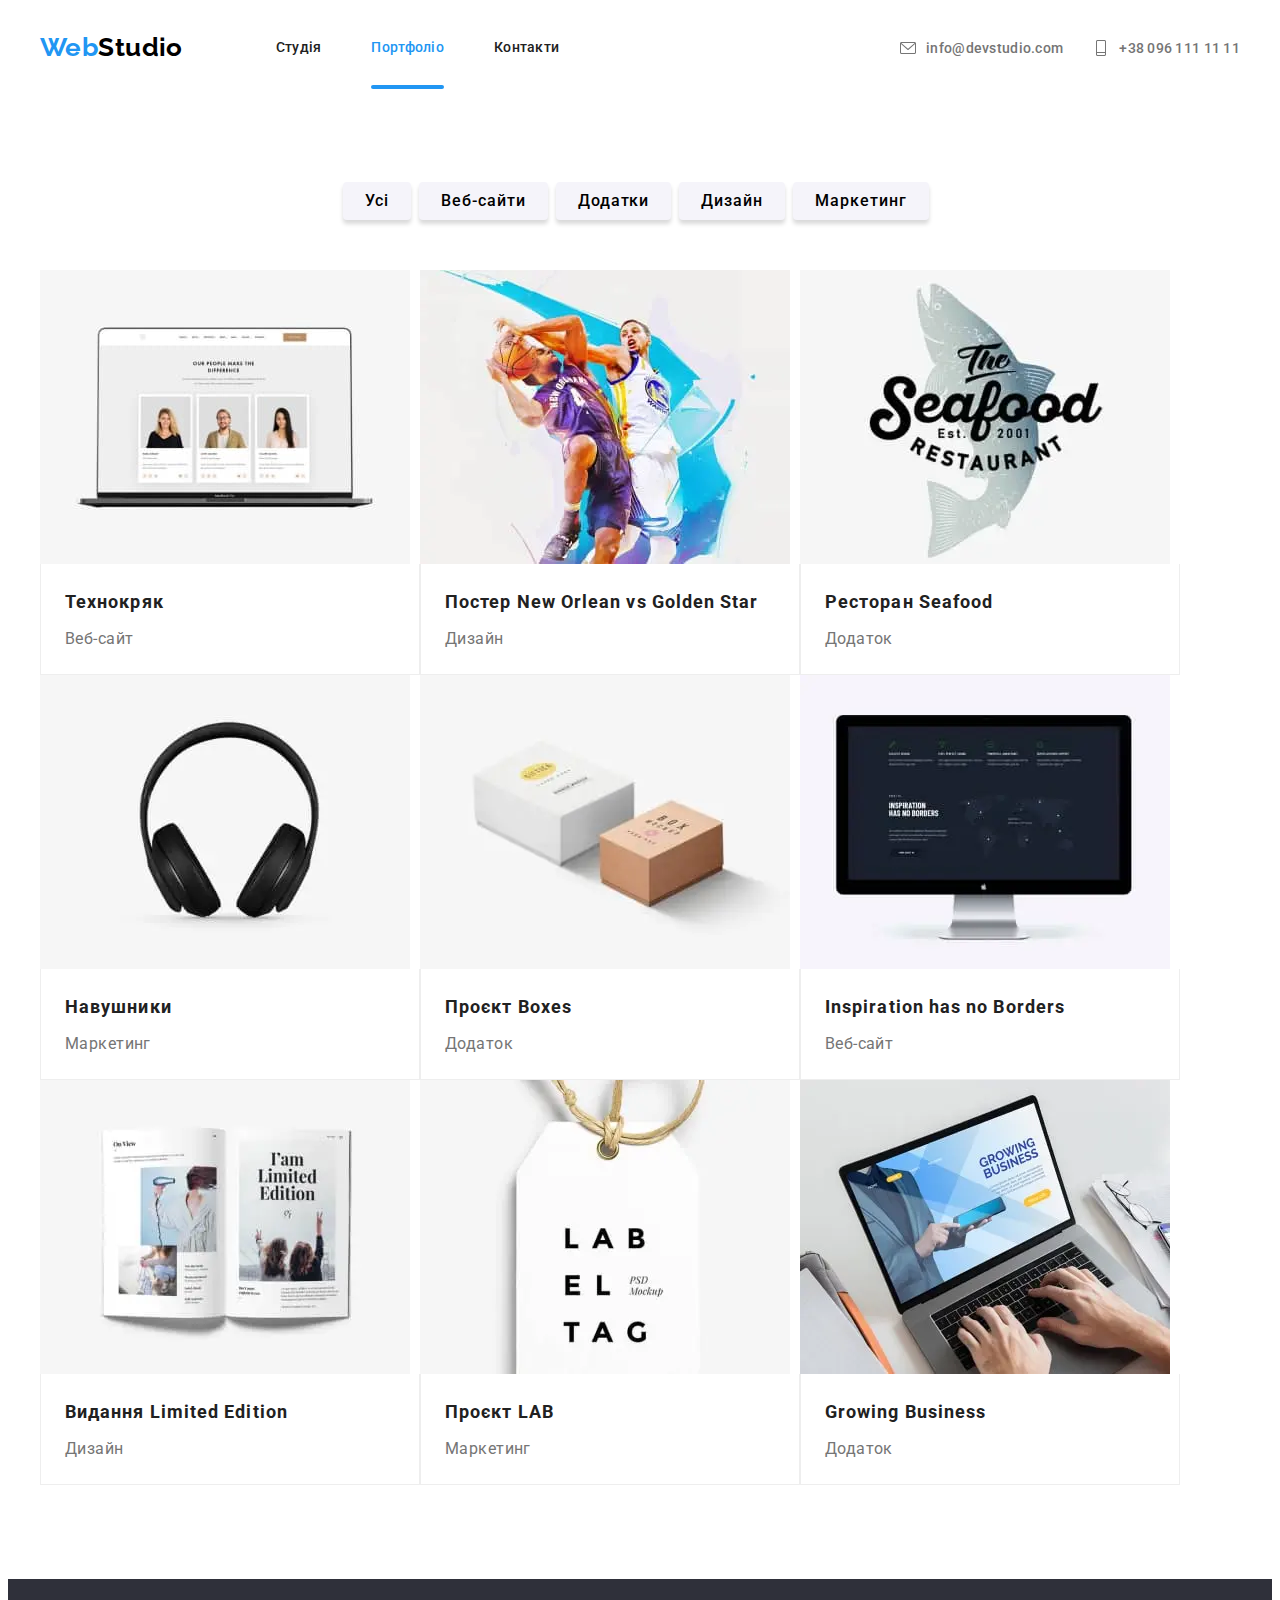
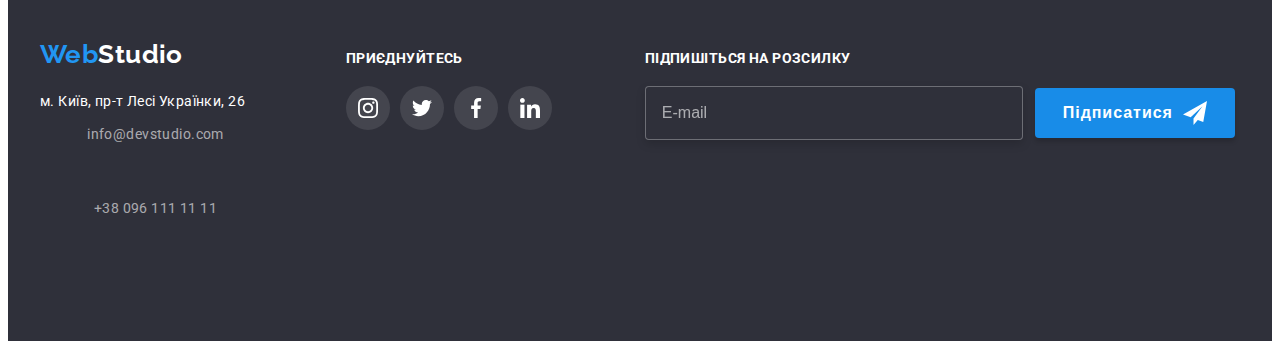
==== commit cc7ae505: "portfolio" ====
--- a/portfolio.html
+++ b/portfolio.html
@@ -217,7 +217,6 @@
                     <img
                       src="./images/portfolio/img-1-d.jpg"
                       alt="Технокряк"
-                      width="370"
                       class="imeg-container"
                     />
                   </picture>
@@ -288,7 +287,6 @@
                     <img
                       src="./images/portfolio/img-2-d.jpg"
                       alt="Постер"
-                      width="370"
                       class="imeg-container"
                     />
                   </picture>
@@ -359,7 +357,6 @@
                     <img
                       src="./images/portfolio/img-3-d.jpg"
                       alt="Ресторан"
-                      width="370"
                       class="imeg-container"
                     />
                   </picture>
@@ -430,7 +427,6 @@
                     <img
                       src="./images/portfolio/img-4-d.jpg"
                       alt="Навушники"
-                      width="370"
                       class="imeg-container"
                     />
                   </picture>
@@ -501,7 +497,6 @@
                     <img
                       src="./images/portfolio/img-5-d.jpg"
                       alt="Коробки"
-                      width="370"
                       class="imeg-container"
                     />
                   </picture>
@@ -572,7 +567,6 @@
                     <img
                       src="./images/portfolio/img-6-d.jpg"
                       alt="Монітор"
-                      width="370"
                       class="imeg-container"
                     />
                   </picture>
@@ -643,7 +637,6 @@
                     <img
                       src="./images/portfolio/img-7-d.jpg"
                       alt="Видання"
-                      width="370"
                       class="imeg-container"
                     />
                   </picture>
@@ -713,8 +706,7 @@
                     />
                     <img
                       src="./images/portfolio/img-8-d.jpg"
-                      alt="9абораторія"
-                      width="370"
+                      alt="Лабораторія"
                       class="imeg-container"
                     />
                   </picture>
@@ -785,7 +777,6 @@
                     <img
                       src="./images/portfolio/img-9-d.jpg"
                       alt="Ноутбук"
-                      width="370"
                       class="imeg-container"
                     />
                   </picture>
--- a/css/main.min.css
+++ b/css/main.min.css
@@ -1 +1 @@
-:root{--background-color-fond-hero: #C4C4C4;--background-color-white: #ffffff;--background-color-fond: #2F303A;--text-color-white: #ffffff;--text-color-silver: #757575;--text-color-black: #212121;--button-color: #2196f3;--accent-color: #000000;--subject-background-color: #f5f5f5;--heading-background-color: #F5F4FA;--border-items-color: #eeeeee;--border-header-color: #ECECEC;--border-coption-color: #AFB1B8;--color-icon: #AFB1B8;--transition-animacion: 250ms cubic-bezier(0.4, 0, 0.2, 1);--modal-butoon: #188CE8}.overlay,.slogan-list-item,.social-list-user-link,.button__text,.modal-form__check-field,.modal__close-btn{display:flex;align-items:center;justify-content:center}.visually-hidden{position:absolute;width:1px;height:1px;margin:-1px;padding:0;overflow:hidden;border:0;clip:rect(0 0 0 0)}h1,h2,h3,p{margin-top:0px;margin-bottom:0px}ul,ol{margin-top:0px;margin-bottom:0px;padding-left:0px;list-style:none}button{cursor:pointer}img{display:block;max-width:100%;height:auto}body{background-color:var(--background-color-white);color:var(--text-color-black);font-family:Roboto,sans-serif;font-size:14px;letter-spacing:.03em}.link{text-decoration:none}@media screen and (max-width: 767px){.section{padding-top:60px;padding-bottom:60px}}@media screen and (max-width: 1199px){.section{padding-top:60px;padding-bottom:60px}}@media screen and (min-width: 1200px){.section{padding-top:94px;padding-bottom:94px}}.slogan{text-align:center;margin-bottom:30px;font-size:28px;font-weight:700;line-height:1.1428571429}.container{padding-left:15px;padding-right:15px;margin-left:auto;margin-right:auto}@media screen and (min-width: 480px){.container{width:480px}}@media screen and (min-width: 768px){.container{width:768px}}@media screen and (min-width: 1200px){.container{width:1200px}}.btn{justify-content:center;align-items:center;text-align:center;height:50px;background-color:var(--button-color);letter-spacing:.06em;box-shadow:0px 4px 4px rgba(0,0,0,.15);border-radius:4px;border:none}@media screen and (max-width: 767px){.hero{background-size:480px 400px;background-image:linear-gradient(to left, rgba(47, 48, 58, 0.4), rgba(47, 48, 58, 0.4)),url(/images/fon/hero-480.jpg);background-color:var(--background-color-fond-hero)}}@media screen and (max-width: 767px)and (min-device-pixel-ratio: 2),screen and (max-width: 767px)and (min-resolution: 192dpi),screen and (max-width: 767px)and (min-resolution: 2dppx){.hero{background-image:linear-gradient(to left, rgba(47, 48, 58, 0.4), rgba(47, 48, 58, 0.4)),url(/images/fon/hero-480@2x.jpg)}}@media screen and (min-width: 768px)and (max-width: 1199px){.hero{background-size:768px 400px;background-image:linear-gradient(to left, rgba(47, 48, 58, 0.4), rgba(47, 48, 58, 0.4)),url(/images/fon/hero-768.jpg);background-color:var(--background-color-fond-hero)}}@media screen and (min-width: 768px)and (max-width: 1199px)and (min-device-pixel-ratio: 2),screen and (min-width: 768px)and (max-width: 1199px)and (min-resolution: 192dpi),screen and (min-width: 768px)and (max-width: 1199px)and (min-resolution: 2dppx){.hero{background-image:linear-gradient(to left, rgba(47, 48, 58, 0.4), rgba(47, 48, 58, 0.4)),url(/images/fon/hero-768@2x.jpg)}}@media screen and (min-width: 1199px){.hero{background-size:1600px 600px;background-image:linear-gradient(to left, rgba(47, 48, 58, 0.4), rgba(47, 48, 58, 0.4)),url(/images/fon/hero-1200.jpg);background-color:var(--background-color-fond-hero)}}@media screen and (min-width: 1199px)and (min-device-pixel-ratio: 2),screen and (min-width: 1199px)and (min-resolution: 192dpi),screen and (min-width: 1199px)and (min-resolution: 2dppx){.hero{background-image:linear-gradient(to left, rgba(47, 48, 58, 0.4), rgba(47, 48, 58, 0.4)),url(/images/fon/hero-1200@2x.jpg)}}.logo{font-family:"Raleway";font-size:24px;font-weight:700;line-height:1.1666666667;color:var(--button-color)}@media screen and (min-width: 768px){.logo{margin-right:87px}}@media screen and (min-width: 1200px){.logo{margin-right:93px;font-size:26px;font-weight:700;line-height:1.1923076923}}.logo__black{font-family:"Raleway";font-size:24px;font-weight:700;line-height:1.1666666667;color:var(--accent-color)}@media screen and (min-width: 1200px){.logo__black{font-size:26px;font-weight:700;line-height:1.1923076923}}.logo__white{font-family:"Raleway";font-size:24px;font-weight:700;line-height:1.1666666667;color:var(--text-color-white)}@media screen and (min-width: 1200px){.logo__white{font-size:26px;font-weight:700;line-height:1.1923076923}}.mobile-menu{position:fixed;top:0;left:0;z-index:100;width:100%;height:100%;opacity:0;visibility:hidden;pointer-events:none;transform:translateY(0%);transition:var(--transition-animacion)}.mobile-menu.is-open{opacity:1;visibility:visible;pointer-events:auto}@media screen and (min-width: 768px){.mobile-menu{display:none}}.mobile-menu__container{position:relative;display:flex;flex-direction:column;justify-content:space-between;padding-left:40px;height:100%;background-color:var(--background-color-white)}.mobile-menu__close{position:absolute;top:16px;right:15px;background-color:rgba(0,0,0,0);border:0;padding:0;line-height:0}.mobile-menu__close-icon{width:40px;height:40px}.mobile-menu__nav-list{display:flex;flex-direction:column;gap:33px;padding-top:48px}.mobile-menu__nav-item{color:var(--accent-color);font-size:40px;font-weight:500;line-height:1.175;letter-spacing:.02em}.mobile-menu__nav-item:hover{color:var(--button-color)}.mobile-menu__contact{padding-bottom:48px}.mobile-menu__contact-list{display:flex;flex-direction:column;gap:32px}.mobile-menu__contact-item-tel{color:var(--button-color);font-size:34px;font-weight:500;line-height:1.1764705882;letter-spacing:.02em}.mobile-menu__contact-item-email{color:var(--text-color-silver);font-size:24px;font-weight:500;line-height:1.1666666667;letter-spacing:.02em}.mobile-menu__social-list{display:flex;margin-top:64px}.mobile-menu__social-item{color:var(--button-color);font-size:18px;font-weight:500;line-height:1.2222222222;letter-spacing:.02em}.mobile-menu__item{margin-right:10px;padding-right:10px;border-right:1px solid rgba(33,33,33,.2)}.backdrop{position:fixed;top:0;left:0;z-index:100;width:100%;height:100%;background-color:rgba(0,0,0,.2);transition:opacity 250ms cubic-bezier(0.4, 0, 0.2, 1),visibility 250ms cubic-bezier(0.4, 0, 0.2, 1)}.backdrop.is-hidden{visibility:hidden;opacity:0;pointer-events:none}.modal{position:absolute;top:50%;left:50%;transform:translate(-50%, -50%);width:95%;background-color:var(--background-color-white);box-shadow:0px 1px 3px rgba(0,0,0,.12),0px 1px 1px rgba(0,0,0,.14),0px 2px 1px rgba(0,0,0,.2);border-radius:4px;padding:40px}@media screen and (max-width: 1199px){.modal{max-width:450px}}@media screen and (min-width: 1200px){.modal{width:528px}}.modal__close-btn{position:absolute;top:8px;right:8px;width:30px;height:30px;border-radius:50%;padding:0;background-color:rgba(0,0,0,0);border:1px solid rgba(0,0,0,.1)}.modal__close-btn:focus,.modal__close-btn:hover{fill:var(--button-color);transition:opacity var(--transition-animacion)}.modal__form-title{font-size:20px;font-weight:700;line-height:1.15;text-align:center;margin-bottom:12px}.modal-form{display:flex;flex-direction:column}.modal-form__field{margin-bottom:10px}.modal-form__fiald-desc{display:block;font-size:12px;line-height:1.17;letter-spacing:.01em;color:var(--text-color-silver);margin-bottom:4px}.modal-form__input{width:100%;height:40px;border:1px solid rgba(33,33,33,.2);border-radius:4px;padding-left:42px;transition:border-color var(--transition-animacion)}.modal-form__input:focus{border:1px solid var(--button-color);outline:none}.modal-form__input-wrapper{position:relative;display:block}.modal-form__input-icon{display:block;position:absolute;top:50%;left:12px;transform:translateY(-50%);transition:background-color var(--transition-animacion)}.modal-form__input:focus+.modal-form__input-icon{fill:var(--button-color)}.modal-form__message{width:100%;height:120px;border:1px solid rgba(33,33,33,.2);border-radius:4px;margin-bottom:20px;padding:12px 16px;resize:none;transition:border-color var()}.modal-form__message::placeholder{font-size:12px;line-height:1.17;letter-spacing:.01em;color:rgba(117,117,117,.5)}.modal-form__message:focus{outline:none;border-color:var(--button-color)}.modal-form__checkbox-icon{width:16px;height:15px;background-color:var(--background-color-white);border:solid 2px var(--accent-color);border-radius:4px;cursor:pointer;margin-right:7px}.modal-form__check:checked+.modal-form__checkbox-icon{background-color:var(--button-color);border-radius:4px;border:solid 2px var(--button-color)}.modal-form__check:focus+.modal-form__checkbox-icon{border:solid 2px var(--button-color);border-radius:4px}.modal-form__checkbox-icon-on{display:none;width:11px;height:8px;margin-right:7px}.modal-form__check:checked+.modal-form__checkbox-icon .modal-form__checkbox-icon-on{display:block;transition:var(--transition-animacion)}.modal-form__check-field{display:flex;align-items:center;font-size:12px;line-height:1.16;color:var(--text-color-silver);margin-bottom:30px}@media screen and (min-width: 1200px){.modal-form__check-field{font-size:14px;line-height:1.71}}.modal-form-check-field-link{font-size:12px;line-height:1.16;text-decoration-line:underline;color:var(--button-color)}.modal-form-submit,.footer-form-submit{width:200px;background-color:var(--modal-butoon);font-size:16px;font-weight:700;line-height:1.875;color:var(--text-color-white);margin:0px auto}.page-header{border-bottom:1px solid var(--border-header-color);border:none}@media screen and (max-width: 767px){.page-header{padding-top:10px;padding-bottom:10px}}@media screen and (min-width: 768px){.page-header{max-width:768}}@media screen and (min-width: 1200px){.page-header{padding-top:0;padding-bottom:0}}.nav{display:flex;justify-content:space-between;align-items:center}.mobile-menu-btn{line-height:0;margin:0;padding:0;border:none;background-color:rgba(0,0,0,0)}@media screen and (min-width: 768px){.mobile-menu-btn{display:none}}.mobile-menu-btn__opens{width:40px;height:40px}.contact{display:none;margin-left:auto}@media screen and (min-width: 768px){.contact{display:flex;flex-direction:column;height:37px;gap:10px}}@media screen and (min-width: 1200px){.contact{display:flex;flex-direction:row;align-items:center;gap:30px}}.contact__list_link{display:flex;font-weight:500;line-height:1.14;letter-spacing:.02em;color:var(--text-color-silver)}@media screen and (min-width: 768px){.contact__list_link{font-size:12px;font-weight:500;line-height:1.1666666667}}@media screen and (min-width: 1200px){.contact__list_link{font-size:14px;font-weight:500;line-height:1.1428571429}}.contact__list_link:hover,.contact__list_link:focus{color:var(--button-color);transition:var(--transition-animacion)}.contact__list_icon{width:16px;height:16px;margin-right:10px;fill:var(--text-color-silver)}.contact__list_link:hover .contact__list_icon,.contact__list_link:focus .contact__list_icon{fill:var(--button-color);transition:var(--transition-animacion)}@media screen and (max-width: 1199px){.contact__list_icon{width:14px;height:14px}}@media screen and (min-width: 1200px){.contact__list_icon{width:16px;height:16px}}.main-nav{display:none}.open-mobile-menu-btn{line-height:0;border:none;background-color:rgba(0,0,0,0);padding:0}.open-mobile-menu-btn__icon{width:40px;height:40px}@media screen and (min-width: 768px){.main-nav__link.current{color:var(--button-color)}.main-nav__link:hover,.main-nav__link:focus{color:var(--button-color);transition:var(--transition-animacion)}.main-nav__link.current::after{position:absolute;content:"";display:block;width:100%;height:4px;left:0;bottom:0;margin-bottom:-1px;background-color:var(--button-color);border-radius:2px}}@media screen and (min-width: 768px){.main{display:block}.main-nav{display:flex;line-height:1.14}.main-nav__list{display:flex}.main-nav__list:not(:last-child){margin-right:50px}.main-nav__link{font-weight:500;line-height:1.14;letter-spacing:.02em;color:var(--text-color-black);position:relative;padding-top:32px;padding-bottom:32px}.main-nav__link:hover,.main-nav__link:focus{color:var(--button-color);transition:var(--transition-animacion)}}.hero{padding:118px 0px;align-items:center;text-align:center;background-color:var(--background-color-fond-hero);background-repeat:no-repeat;max-width:480px;height:400px;margin-left:auto;margin-right:auto}@media screen and (min-width: 768px){.hero{max-width:768px}}@media screen and (min-width: 1200px){.hero{padding:200px 0px;max-width:1600px;height:600px;margin-left:auto;margin-right:auto}}.hero .hero__subtitle{margin-left:auto;margin-right:auto;margin-bottom:30px;width:360px;color:var(--text-color-white);font-size:26px;font-weight:900;line-height:1.6153846154;letter-spacing:.06em;text-transform:uppercase;text-align:center}@media screen and (min-width: 1200px){.hero .hero__subtitle{width:696px;font-size:44px;font-weight:900;line-height:1.3636363636}}.hero__fons .button_hero{font-family:Roboto;width:200px}@media screen and (min-width: 1200px){.hero__fons .button_hero{width:216px}}.button__text{font-size:16px;font-weight:700;line-height:1.875;text-align:center;color:var(--text-color-white)}.flex-block{display:flex;gap:30px;flex-wrap:wrap}.flex-block-svg{display:flex;width:100%;height:120px;align-items:center;justify-content:center;background-color:var(--heading-background-color);border-radius:4px}@media screen and (min-width: 768px){.flex-block-svg{width:354px}}@media screen and (min-width: 1200px){.flex-block-svg{width:270px}}.flex-block-icon{width:70px;height:70px}.subtitle{margin-top:30px;margin-bottom:10px;font-size:14px;font-weight:700;line-height:1.1428571429;background-color:var(--background-color-white);text-transform:uppercase}.desc{line-height:1.71;color:var(--text-color-silver);text-align:start}@media screen and (min-width: 768px){.desc{max-width:354px}}@media screen and (min-width: 1200px){.desc{width:270px}}.svg{text-align:center}@media screen and (max-width: 1199px){.headline{display:none}}.headline.section{padding-top:0}.slogan{text-align:center;margin-bottom:50px;font-size:36px;font-weight:700;line-height:1.1666666667}.gallery{display:flex}.imeg{position:relative}.imeg:last-child{margin-right:0}.box{position:absolute;display:flex;width:100%;height:70px;justify-content:center;align-items:center;left:0;bottom:0;background-color:rgba(47,48,58,.8);font-size:14px;font-weight:700;line-height:1.1428571429;color:var(--text-color-white);text-transform:uppercase}.heading{background-color:var(--heading-background-color)}.heading .user:last-child{margin-right:0px}.heading .subtitle{text-align:center;font-size:16px;font-weight:500;line-height:1.1875}.heading .desc{text-align:center;margin-top:10px;margin-bottom:16px;font-size:16px;line-height:1.18;color:var(--text-color-silver)}.gallery{display:flex;gap:30px;flex-direction:row;flex-wrap:wrap}.user{width:100%;background:var(--background-color-white);box-shadow:0px 1px 3px rgba(0,0,0,.12),0px 1px 1px rgba(0,0,0,.14),0px 2px 1px rgba(0,0,0,.2);border-radius:0px 0px 4px 4px}@media screen and (min-width: 768px){.user{width:354px}}@media screen and (min-width: 1200px){.user{width:270px}}.user-contact{display:flex;flex-direction:column;align-items:center}.social-list-user{margin-bottom:30px;gap:10px}.social-list{display:flex;justify-content:center;column-gap:10px;margin-bottom:24px}.social-list-user-link{width:44px;height:44px;border-radius:50%;background-color:var(--background-color-white)}.social-list-user-link:hover,.social-list-user-link:focus{background-color:var(--button-color);transition:var(--transition-animacion)}.social-list-icon{width:20px;height:20px;fill:var(--color-icon)}.social-list-user-link:hover .social-list-icon,.social-list-user-link:focus .social-list-icon{fill:var(--text-color-white);transition:var(--transition-animacion)}.slogan-list{display:flex;column-gap:30px;gap:30px;flex-wrap:wrap}.slogan-item{flex-basis:calc((100% - 30px)/2)}@media screen and (min-width: 768px){.slogan-item{flex-basis:calc((100% - 60px)/3)}}@media screen and (min-width: 1200px){.slogan-item{flex-basis:calc((100% - 150px)/6)}}.slogan-list-item{height:92px;background-color:var(--background-color-white);border:1px solid var(--border-coption-color);border-radius:4px}.slogan-list-item:hover,.slogan-list-item:focus{border:1px solid var(--button-color);transition:var(--transition-animacion)}.slogan-list-icon{width:106px;height:59.35px;fill:var(--color-icon)}.slogan-list-item:hover .slogan-list-icon,.slogan-list-item:focus .slogan-list-icon{fill:var(--button-color);transition:var(--transition-animacion)}.footer{background-color:var(--background-color-fond);padding-top:60px;padding-bottom:60px}.logo-footer{margin-right:0}.footer-list{align-items:center;flex-direction:column;margin-left:auto;margin-right:auto}@media screen and (min-width: 1200px){.footer-list{display:flex;align-items:baseline}}@media screen and (min-width: 768px)and (max-width: 1199px){.footer-box{display:flex;align-items:baseline;justify-content:space-between}}@media screen and (min-width: 1200px){.footer-box{display:flex;align-items:baseline}}.logo-address,.footer-web-contact,.sign-up{text-align:center;width:auto}@media screen and (min-width: 1200px){.logo-address,.footer-web-contact,.sign-up{text-align:start}}@media screen and (max-width: 767px){.logo-address{display:flex;flex-direction:column;align-items:center}}@media screen and (min-width: 1200px){.logo-address{margin-right:70px}}@media screen and (min-width: 1200px){.sign-up{margin-left:93px}}.block-address{width:231px;margin-top:20px;margin-bottom:60px}.contact-footer{margin-bottom:9px;display:flex;flex-direction:column}.contact-footer:last-child{margin-bottom:0}.link-maps{font-style:normal;line-height:1.71;color:var(--text-color-white)}.list .contact-link{font-weight:400;line-height:1.71;letter-spacing:.03em;color:rgba(255,255,255,.6)}.footer-web-contact{margin-bottom:60px;justify-content:center}.footer-web-contact-sign-up{display:flex}.web-contact-list,.sign-up-text{font-size:14px;font-weight:700;line-height:1.1428571429;text-transform:uppercase;color:var(--text-color-white);margin-bottom:20px}.social-list{margin-top:20px}.social-list-link{display:flex;align-items:center;justify-content:center;width:44px;height:44px;border-radius:50%;background-color:rgba(255,255,255,.1)}.social-list-link:hover,.social-list-link:focus{background-color:var(--button-color);transition:var(--transition-animacion)}.footer-form{display:flex;flex-direction:column;gap:20px}@media screen and (min-width: 1200px){.footer-form{column-gap:12px;align-items:center;flex-direction:row}}.sign-up-form{display:flex}.footer-form-input{display:inline-block;width:100%;height:50px;padding-left:16px;background-color:var(--background-color-fond);border:1px solid rgba(255,255,255,.3);filter:drop-shadow(0px 4px 4px rgba(0, 0, 0, 0.15));border-radius:4px;color:rgba(255,255,255,.6)}.footer-form-input::placeholder{font-size:16px;line-height:1.25;display:flex;align-items:center;color:rgba(255,255,255,.6)}.footer-form-input:focus{outline:none}@media screen and (min-width: 1200px){.footer-form-input{width:358px}}.footer-form-submit{display:flex;column-gap:10px;justify-content:center}.footer-form-submit-icon{width:24px;height:24px}@media screen and (min-width: 768px){.footer-web-contact{margin:0}.footer-list{align-items:baseline;flex-direction:row;flex-wrap:wrap}.footer-form-input{max-width:450px}}.gallery-items{display:flex;flex-wrap:wrap}.list{display:flex;font-style:normal}.portfolio .list{justify-content:center}.list .button{font-family:Roboto;margin-right:8px;margin-bottom:50px;padding:6px 22px;background-color:var(--heading-background-color);width:auto;height:38px;font-size:16px;font-weight:500;line-height:1.625}.list .button:hover,.list .button:focus{background-color:var(--button-color);transition:var(--transition-animacion);color:var(--text-color-white);box-shadow:0px 3px 1px rgba(0,0,0,.1),0px 1px 2px rgba(0,0,0,.08),0px 2px 2px rgba(0,0,0,.12)}.items{margin-right:30px;margin-bottom:30px}@media screen and (max-width: 767px){.items+.items{margin-top:30px}}@media screen and (min-width: 768px){.items{flex-basis:calc((100% - 30px)/2)}}@media screen and (min-width: 1200px){.items{flex-basis:calc((100% - 60px)/3)}}.items:nth-child(3n){margin-right:0px}.items:nth-last-child(-n+3){margin-bottom:0px}.items .text{padding-top:20px;padding-left:24px;padding-right:24px;padding-bottom:20px;border-bottom:1px solid var(--border-items-color);border-left:1px solid var(--border-items-color);border-right:1px solid var(--border-items-color)}.items .slogan{font-size:18px;font-weight:700;line-height:2;letter-spacing:.06em;margin-bottom:4px;text-align:left}.items .desc{font-size:16px;line-height:1.88;color:var(--text-color-silver)}.items-shadow{display:block;text-decoration:none;color:var(--text-color-black)}.items-shadow:hover{box-shadow:0px 1px 1px rgba(0,0,0,.12),0px 4px 4px rgba(0,0,0,.06),1px 4px 6px rgba(0,0,0,.16);transition:var(--transition-animacion)}.gallery-items-overlay{position:relative;overflow:hidden}.overlay{position:absolute;top:0;left:0;background-color:rgba(33,150,243,.9);height:101%;width:100%;overflow:auto;padding:24px;transform:translateY(100%);transition:transform 250ms linear;color:var(--text-color-white);font-size:18px;line-height:1.56;padding-left:24px}.items-shadow:hover .overlay,.items-shadow:focus .overlay{transform:translateY(0%);transition:var(--transition-animacion)}/*# sourceMappingURL=main.min.css.map */+:root{--background-color-fond-hero: #C4C4C4;--background-color-white: #ffffff;--background-color-fond: #2F303A;--text-color-white: #ffffff;--text-color-silver: #757575;--text-color-black: #212121;--button-color: #2196f3;--accent-color: #000000;--subject-background-color: #f5f5f5;--heading-background-color: #F5F4FA;--border-items-color: #eeeeee;--border-header-color: #ECECEC;--border-coption-color: #AFB1B8;--color-icon: #AFB1B8;--transition-animacion: 250ms cubic-bezier(0.4, 0, 0.2, 1);--modal-butoon: #188CE8}.overlay,.slogan-list-item,.social-list-user-link,.button__text,.modal-form__check-field,.modal__close-btn{display:flex;align-items:center;justify-content:center}.visually-hidden{position:absolute;width:1px;height:1px;margin:-1px;padding:0;overflow:hidden;border:0;clip:rect(0 0 0 0)}h1,h2,h3,p{margin-top:0px;margin-bottom:0px}ul,ol{margin-top:0px;margin-bottom:0px;padding-left:0px;list-style:none}button{cursor:pointer}img{display:block;max-width:100%;height:auto}body{background-color:var(--background-color-white);color:var(--text-color-black);font-family:Roboto,sans-serif;font-size:14px;letter-spacing:.03em}.link{text-decoration:none}@media screen and (max-width: 767px){.section{padding-top:60px;padding-bottom:60px}}@media screen and (max-width: 1199px){.section{padding-top:60px;padding-bottom:60px}}@media screen and (min-width: 1200px){.section{padding-top:94px;padding-bottom:94px}}.slogan{text-align:center;margin-bottom:30px;font-size:28px;font-weight:700;line-height:1.1428571429}.container{padding-left:15px;padding-right:15px;margin-left:auto;margin-right:auto}@media screen and (min-width: 480px){.container{width:480px}}@media screen and (min-width: 768px){.container{width:768px}}@media screen and (min-width: 1200px){.container{width:1200px}}.btn{justify-content:center;align-items:center;text-align:center;height:50px;background-color:var(--button-color);letter-spacing:.06em;box-shadow:0px 4px 4px rgba(0,0,0,.15);border-radius:4px;border:none}@media screen and (max-width: 767px){.hero{background-size:480px 400px;background-image:linear-gradient(to left, rgba(47, 48, 58, 0.4), rgba(47, 48, 58, 0.4)),url(/images/fon/hero-480.jpg);background-color:var(--background-color-fond-hero)}}@media screen and (max-width: 767px)and (min-device-pixel-ratio: 2),screen and (max-width: 767px)and (min-resolution: 192dpi),screen and (max-width: 767px)and (min-resolution: 2dppx){.hero{background-image:linear-gradient(to left, rgba(47, 48, 58, 0.4), rgba(47, 48, 58, 0.4)),url(/images/fon/hero-480@2x.jpg)}}@media screen and (min-width: 768px)and (max-width: 1199px){.hero{background-size:768px 400px;background-image:linear-gradient(to left, rgba(47, 48, 58, 0.4), rgba(47, 48, 58, 0.4)),url(/images/fon/hero-768.jpg);background-color:var(--background-color-fond-hero)}}@media screen and (min-width: 768px)and (max-width: 1199px)and (min-device-pixel-ratio: 2),screen and (min-width: 768px)and (max-width: 1199px)and (min-resolution: 192dpi),screen and (min-width: 768px)and (max-width: 1199px)and (min-resolution: 2dppx){.hero{background-image:linear-gradient(to left, rgba(47, 48, 58, 0.4), rgba(47, 48, 58, 0.4)),url(/images/fon/hero-768@2x.jpg)}}@media screen and (min-width: 1199px){.hero{background-size:1600px 600px;background-image:linear-gradient(to left, rgba(47, 48, 58, 0.4), rgba(47, 48, 58, 0.4)),url(/images/fon/hero-1200.jpg);background-color:var(--background-color-fond-hero)}}@media screen and (min-width: 1199px)and (min-device-pixel-ratio: 2),screen and (min-width: 1199px)and (min-resolution: 192dpi),screen and (min-width: 1199px)and (min-resolution: 2dppx){.hero{background-image:linear-gradient(to left, rgba(47, 48, 58, 0.4), rgba(47, 48, 58, 0.4)),url(/images/fon/hero-1200@2x.jpg)}}.logo{font-family:"Raleway";font-size:24px;font-weight:700;line-height:1.1666666667;color:var(--button-color)}@media screen and (min-width: 768px){.logo{margin-right:87px}}@media screen and (min-width: 1200px){.logo{margin-right:93px;font-size:26px;font-weight:700;line-height:1.1923076923}}.logo__black{font-family:"Raleway";font-size:24px;font-weight:700;line-height:1.1666666667;color:var(--accent-color)}@media screen and (min-width: 1200px){.logo__black{font-size:26px;font-weight:700;line-height:1.1923076923}}.logo__white{font-family:"Raleway";font-size:24px;font-weight:700;line-height:1.1666666667;color:var(--text-color-white)}@media screen and (min-width: 1200px){.logo__white{font-size:26px;font-weight:700;line-height:1.1923076923}}.mobile-menu{position:fixed;top:0;left:0;z-index:100;width:100%;height:100%;opacity:0;visibility:hidden;pointer-events:none;transform:translateY(0%);transition:var(--transition-animacion)}.mobile-menu.is-open{opacity:1;visibility:visible;pointer-events:auto}@media screen and (min-width: 768px){.mobile-menu{display:none}}.mobile-menu__container{position:relative;display:flex;flex-direction:column;justify-content:space-between;padding-left:40px;height:100%;background-color:var(--background-color-white)}.mobile-menu__close{position:absolute;top:16px;right:15px;background-color:rgba(0,0,0,0);border:0;padding:0;line-height:0}.mobile-menu__close-icon{width:40px;height:40px}.mobile-menu__nav-list{display:flex;flex-direction:column;gap:33px;padding-top:48px}.mobile-menu__nav-item{color:var(--accent-color);font-size:40px;font-weight:500;line-height:1.175;letter-spacing:.02em}.mobile-menu__nav-item:hover{color:var(--button-color)}.mobile-menu__contact{padding-bottom:48px}.mobile-menu__contact-list{display:flex;flex-direction:column;gap:32px}.mobile-menu__contact-item-tel{color:var(--button-color);font-size:34px;font-weight:500;line-height:1.1764705882;letter-spacing:.02em}.mobile-menu__contact-item-email{color:var(--text-color-silver);font-size:24px;font-weight:500;line-height:1.1666666667;letter-spacing:.02em}.mobile-menu__social-list{display:flex;margin-top:64px}.mobile-menu__social-item{color:var(--button-color);font-size:18px;font-weight:500;line-height:1.2222222222;letter-spacing:.02em}.mobile-menu__item{margin-right:10px;padding-right:10px;border-right:1px solid rgba(33,33,33,.2)}.backdrop{position:fixed;top:0;left:0;z-index:100;width:100%;height:100%;background-color:rgba(0,0,0,.2);transition:opacity 250ms cubic-bezier(0.4, 0, 0.2, 1),visibility 250ms cubic-bezier(0.4, 0, 0.2, 1)}.backdrop.is-hidden{visibility:hidden;opacity:0;pointer-events:none}.modal{position:absolute;top:50%;left:50%;transform:translate(-50%, -50%);width:95%;background-color:var(--background-color-white);box-shadow:0px 1px 3px rgba(0,0,0,.12),0px 1px 1px rgba(0,0,0,.14),0px 2px 1px rgba(0,0,0,.2);border-radius:4px;padding:40px}@media screen and (max-width: 1199px){.modal{max-width:450px}}@media screen and (min-width: 1200px){.modal{width:528px}}.modal__close-btn{position:absolute;top:8px;right:8px;width:30px;height:30px;border-radius:50%;padding:0;background-color:rgba(0,0,0,0);border:1px solid rgba(0,0,0,.1)}.modal__close-btn:focus,.modal__close-btn:hover{fill:var(--button-color);transition:opacity var(--transition-animacion)}.modal__form-title{font-size:20px;font-weight:700;line-height:1.15;text-align:center;margin-bottom:12px}.modal-form{display:flex;flex-direction:column}.modal-form__field{margin-bottom:10px}.modal-form__fiald-desc{display:block;font-size:12px;line-height:1.17;letter-spacing:.01em;color:var(--text-color-silver);margin-bottom:4px}.modal-form__input{width:100%;height:40px;border:1px solid rgba(33,33,33,.2);border-radius:4px;padding-left:42px;transition:border-color var(--transition-animacion)}.modal-form__input:focus{border:1px solid var(--button-color);outline:none}.modal-form__input-wrapper{position:relative;display:block}.modal-form__input-icon{display:block;position:absolute;top:50%;left:12px;transform:translateY(-50%);transition:background-color var(--transition-animacion)}.modal-form__input:focus+.modal-form__input-icon{fill:var(--button-color)}.modal-form__message{width:100%;height:120px;border:1px solid rgba(33,33,33,.2);border-radius:4px;margin-bottom:20px;padding:12px 16px;resize:none;transition:border-color var()}.modal-form__message::placeholder{font-size:12px;line-height:1.17;letter-spacing:.01em;color:rgba(117,117,117,.5)}.modal-form__message:focus{outline:none;border-color:var(--button-color)}.modal-form__checkbox-icon{width:16px;height:15px;background-color:var(--background-color-white);border:solid 2px var(--accent-color);border-radius:4px;cursor:pointer;margin-right:7px}.modal-form__check:checked+.modal-form__checkbox-icon{background-color:var(--button-color);border-radius:4px;border:solid 2px var(--button-color)}.modal-form__check:focus+.modal-form__checkbox-icon{border:solid 2px var(--button-color);border-radius:4px}.modal-form__checkbox-icon-on{display:none;width:11px;height:8px;margin-right:7px}.modal-form__check:checked+.modal-form__checkbox-icon .modal-form__checkbox-icon-on{display:block;transition:var(--transition-animacion)}.modal-form__check-field{display:flex;align-items:center;font-size:12px;line-height:1.16;color:var(--text-color-silver);margin-bottom:30px}@media screen and (min-width: 1200px){.modal-form__check-field{font-size:14px;line-height:1.71}}.modal-form-check-field-link{font-size:12px;line-height:1.16;text-decoration-line:underline;color:var(--button-color)}.modal-form-submit,.footer-form-submit{width:200px;background-color:var(--modal-butoon);font-size:16px;font-weight:700;line-height:1.875;color:var(--text-color-white);margin:0px auto}.page-header{border-bottom:1px solid var(--border-header-color);border:none}@media screen and (max-width: 767px){.page-header{padding-top:10px;padding-bottom:10px}}@media screen and (min-width: 768px){.page-header{max-width:768}}@media screen and (min-width: 1200px){.page-header{padding-top:0;padding-bottom:0}}.nav{display:flex;justify-content:space-between;align-items:center}.mobile-menu-btn{line-height:0;margin:0;padding:0;border:none;background-color:rgba(0,0,0,0)}@media screen and (min-width: 768px){.mobile-menu-btn{display:none}}.mobile-menu-btn__opens{width:40px;height:40px}.contact{display:none;margin-left:auto}@media screen and (min-width: 768px){.contact{display:flex;flex-direction:column;height:37px;gap:10px}}@media screen and (min-width: 1200px){.contact{display:flex;flex-direction:row;align-items:center;gap:30px}}.contact__list_link{display:flex;font-weight:500;line-height:1.14;letter-spacing:.02em;color:var(--text-color-silver)}@media screen and (min-width: 768px){.contact__list_link{font-size:12px;font-weight:500;line-height:1.1666666667}}@media screen and (min-width: 1200px){.contact__list_link{font-size:14px;font-weight:500;line-height:1.1428571429}}.contact__list_link:hover,.contact__list_link:focus{color:var(--button-color);transition:var(--transition-animacion)}.contact__list_icon{width:16px;height:16px;margin-right:10px;fill:var(--text-color-silver)}.contact__list_link:hover .contact__list_icon,.contact__list_link:focus .contact__list_icon{fill:var(--button-color);transition:var(--transition-animacion)}@media screen and (max-width: 1199px){.contact__list_icon{width:14px;height:14px}}@media screen and (min-width: 1200px){.contact__list_icon{width:16px;height:16px}}.main-nav{display:none}.open-mobile-menu-btn{line-height:0;border:none;background-color:rgba(0,0,0,0);padding:0}.open-mobile-menu-btn__icon{width:40px;height:40px}@media screen and (min-width: 768px){.main-nav__link.current{color:var(--button-color)}.main-nav__link:hover,.main-nav__link:focus{color:var(--button-color);transition:var(--transition-animacion)}.main-nav__link.current::after{position:absolute;content:"";display:block;width:100%;height:4px;left:0;bottom:0;margin-bottom:-1px;background-color:var(--button-color);border-radius:2px}}@media screen and (min-width: 768px){.main{display:block}.main-nav{display:flex;line-height:1.14}.main-nav__list{display:flex}.main-nav__list:not(:last-child){margin-right:50px}.main-nav__link{font-weight:500;line-height:1.14;letter-spacing:.02em;color:var(--text-color-black);position:relative;padding-top:32px;padding-bottom:32px}.main-nav__link:hover,.main-nav__link:focus{color:var(--button-color);transition:var(--transition-animacion)}}.hero{padding:118px 0px;align-items:center;text-align:center;background-color:var(--background-color-fond-hero);background-repeat:no-repeat;max-width:480px;height:400px;margin-left:auto;margin-right:auto}@media screen and (min-width: 768px){.hero{max-width:768px}}@media screen and (min-width: 1200px){.hero{padding:200px 0px;max-width:1600px;height:600px;margin-left:auto;margin-right:auto}}.hero .hero__subtitle{margin-left:auto;margin-right:auto;margin-bottom:30px;width:360px;color:var(--text-color-white);font-size:26px;font-weight:900;line-height:1.6153846154;letter-spacing:.06em;text-transform:uppercase;text-align:center}@media screen and (min-width: 1200px){.hero .hero__subtitle{width:696px;font-size:44px;font-weight:900;line-height:1.3636363636}}.hero__fons .button_hero{font-family:Roboto;width:200px}@media screen and (min-width: 1200px){.hero__fons .button_hero{width:216px}}.button__text{font-size:16px;font-weight:700;line-height:1.875;text-align:center;color:var(--text-color-white)}.flex-block{display:flex;gap:30px;flex-wrap:wrap}.flex-block-svg{display:flex;width:100%;height:120px;align-items:center;justify-content:center;background-color:var(--heading-background-color);border-radius:4px}@media screen and (min-width: 768px){.flex-block-svg{width:354px}}@media screen and (min-width: 1200px){.flex-block-svg{width:270px}}.flex-block-icon{width:70px;height:70px}.subtitle{margin-top:30px;margin-bottom:10px;font-size:14px;font-weight:700;line-height:1.1428571429;background-color:var(--background-color-white);text-transform:uppercase}.desc{line-height:1.71;color:var(--text-color-silver);text-align:start}@media screen and (min-width: 768px){.desc{max-width:354px}}@media screen and (min-width: 1200px){.desc{width:270px}}.svg{text-align:center}@media screen and (max-width: 1199px){.headline{display:none}}.headline.section{padding-top:0}.slogan{text-align:center;margin-bottom:50px;font-size:36px;font-weight:700;line-height:1.1666666667}.gallery{display:flex}.imeg{position:relative}.imeg:last-child{margin-right:0}.box{position:absolute;display:flex;width:100%;height:70px;justify-content:center;align-items:center;left:0;bottom:0;background-color:rgba(47,48,58,.8);font-size:14px;font-weight:700;line-height:1.1428571429;color:var(--text-color-white);text-transform:uppercase}.heading{background-color:var(--heading-background-color)}.heading .user:last-child{margin-right:0px}.heading .subtitle{text-align:center;font-size:16px;font-weight:500;line-height:1.1875}.heading .desc{text-align:center;margin-top:10px;margin-bottom:16px;font-size:16px;line-height:1.18;color:var(--text-color-silver)}.gallery{display:flex;gap:30px;flex-direction:row;flex-wrap:wrap}.user{width:100%;background:var(--background-color-white);box-shadow:0px 1px 3px rgba(0,0,0,.12),0px 1px 1px rgba(0,0,0,.14),0px 2px 1px rgba(0,0,0,.2);border-radius:0px 0px 4px 4px}@media screen and (min-width: 768px){.user{width:354px}}@media screen and (min-width: 1200px){.user{width:270px}}.user-contact{display:flex;flex-direction:column;align-items:center}.social-list-user{margin-bottom:30px;gap:10px}.social-list{display:flex;justify-content:center;column-gap:10px;margin-bottom:24px}.social-list-user-link{width:44px;height:44px;border-radius:50%;background-color:var(--background-color-white)}.social-list-user-link:hover,.social-list-user-link:focus{background-color:var(--button-color);transition:var(--transition-animacion)}.social-list-icon{width:20px;height:20px;fill:var(--color-icon)}.social-list-user-link:hover .social-list-icon,.social-list-user-link:focus .social-list-icon{fill:var(--text-color-white);transition:var(--transition-animacion)}.slogan-list{display:flex;column-gap:30px;gap:30px;flex-wrap:wrap}.slogan-item{flex-basis:calc((100% - 30px)/2)}@media screen and (min-width: 768px){.slogan-item{flex-basis:calc((100% - 60px)/3)}}@media screen and (min-width: 1200px){.slogan-item{flex-basis:calc((100% - 150px)/6)}}.slogan-list-item{height:92px;background-color:var(--background-color-white);border:1px solid var(--border-coption-color);border-radius:4px}.slogan-list-item:hover,.slogan-list-item:focus{border:1px solid var(--button-color);transition:var(--transition-animacion)}.slogan-list-icon{width:106px;height:59.35px;fill:var(--color-icon)}.slogan-list-item:hover .slogan-list-icon,.slogan-list-item:focus .slogan-list-icon{fill:var(--button-color);transition:var(--transition-animacion)}.footer{background-color:var(--background-color-fond);padding-top:60px;padding-bottom:60px}.logo-footer{margin-right:0}.footer-list{align-items:center;flex-direction:column;margin-left:auto;margin-right:auto}@media screen and (min-width: 1200px){.footer-list{display:flex;align-items:baseline}}@media screen and (min-width: 768px)and (max-width: 1199px){.footer-box{display:flex;align-items:baseline;justify-content:space-between}}@media screen and (min-width: 1200px){.footer-box{display:flex;align-items:baseline}}.logo-address,.footer-web-contact,.sign-up{text-align:center;width:auto}@media screen and (min-width: 1200px){.logo-address,.footer-web-contact,.sign-up{text-align:start}}@media screen and (max-width: 767px){.logo-address{display:flex;flex-direction:column;align-items:center}}@media screen and (min-width: 1200px){.logo-address{margin-right:70px}}@media screen and (min-width: 1200px){.sign-up{margin-left:93px}}.block-address{width:231px;margin-top:20px;margin-bottom:60px}.contact-footer{margin-bottom:9px;display:flex;flex-direction:column}.contact-footer:last-child{margin-bottom:0}.link-maps{font-style:normal;line-height:1.71;color:var(--text-color-white)}.list .contact-link{font-weight:400;line-height:1.71;letter-spacing:.03em;color:rgba(255,255,255,.6)}.footer-web-contact{margin-bottom:60px;justify-content:center}.footer-web-contact-sign-up{display:flex}.web-contact-list,.sign-up-text{font-size:14px;font-weight:700;line-height:1.1428571429;text-transform:uppercase;color:var(--text-color-white);margin-bottom:20px}.social-list{margin-top:20px}.social-list-link{display:flex;align-items:center;justify-content:center;width:44px;height:44px;border-radius:50%;background-color:rgba(255,255,255,.1)}.social-list-link:hover,.social-list-link:focus{background-color:var(--button-color);transition:var(--transition-animacion)}.footer-form{display:flex;flex-direction:column;gap:20px}@media screen and (min-width: 1200px){.footer-form{column-gap:12px;align-items:center;flex-direction:row}}.sign-up-form{display:flex}.footer-form-input{display:inline-block;width:100%;height:50px;padding-left:16px;background-color:var(--background-color-fond);border:1px solid rgba(255,255,255,.3);filter:drop-shadow(0px 4px 4px rgba(0, 0, 0, 0.15));border-radius:4px;color:rgba(255,255,255,.6)}.footer-form-input::placeholder{font-size:16px;line-height:1.25;display:flex;align-items:center;color:rgba(255,255,255,.6)}.footer-form-input:focus{outline:none}@media screen and (min-width: 1200px){.footer-form-input{width:358px}}.footer-form-submit{display:flex;column-gap:10px;justify-content:center}.footer-form-submit-icon{width:24px;height:24px}@media screen and (min-width: 768px){.footer-web-contact{margin:0}.footer-list{align-items:baseline;flex-direction:row;flex-wrap:wrap}.footer-form-input{max-width:450px}}.gallery-items{display:flex;flex-wrap:wrap}.list{display:flex;font-style:normal;flex-direction:row;flex-wrap:wrap;row-gap:15px}@media screen and (min-width: 768px){.list{justify-content:center;margin-bottom:50px}}.list .button{font-family:Roboto;margin-right:8px;padding:6px 22px;background-color:var(--heading-background-color);width:auto;height:38px;font-size:16px;font-weight:500;line-height:1.625}.list .button:hover,.list .button:focus{background-color:var(--button-color);transition:var(--transition-animacion);color:var(--text-color-white);box-shadow:0px 3px 1px rgba(0,0,0,.1),0px 1px 2px rgba(0,0,0,.08),0px 2px 2px rgba(0,0,0,.12)}@media screen and (max-width: 767px){.items{margin-top:30px}}@media screen and (min-width: 768px){.items{flex-basis:calc((100% - 30px)/2)}}@media screen and (min-width: 1200px){.items{flex-basis:calc((100% - 60px)/3)}}.items:nth-child(3n){margin-right:0px}.items:nth-last-child(-n+3){margin-bottom:0px}.items .text{padding-top:20px;padding-left:24px;padding-right:24px;padding-bottom:20px;border-bottom:1px solid var(--border-items-color);border-left:1px solid var(--border-items-color);border-right:1px solid var(--border-items-color)}.items .slogan{font-size:18px;font-weight:700;line-height:2;letter-spacing:.06em;margin-bottom:4px;text-align:left}.items .desc{font-size:16px;line-height:1.88;color:var(--text-color-silver)}.items-shadow{display:block;text-decoration:none;color:var(--text-color-black)}.items-shadow:hover{box-shadow:0px 1px 1px rgba(0,0,0,.12),0px 4px 4px rgba(0,0,0,.06),1px 4px 6px rgba(0,0,0,.16);transition:var(--transition-animacion)}.gallery-items-overlay{position:relative;overflow:hidden}.overlay{position:absolute;top:0;left:0;background-color:rgba(33,150,243,.9);height:101%;width:100%;overflow:auto;padding:24px;transform:translateY(100%);transition:transform 250ms linear;color:var(--text-color-white);font-size:18px;line-height:1.56;padding-left:24px}.items-shadow:hover .overlay,.items-shadow:focus .overlay{transform:translateY(0%);transition:var(--transition-animacion)}/*# sourceMappingURL=main.min.css.map */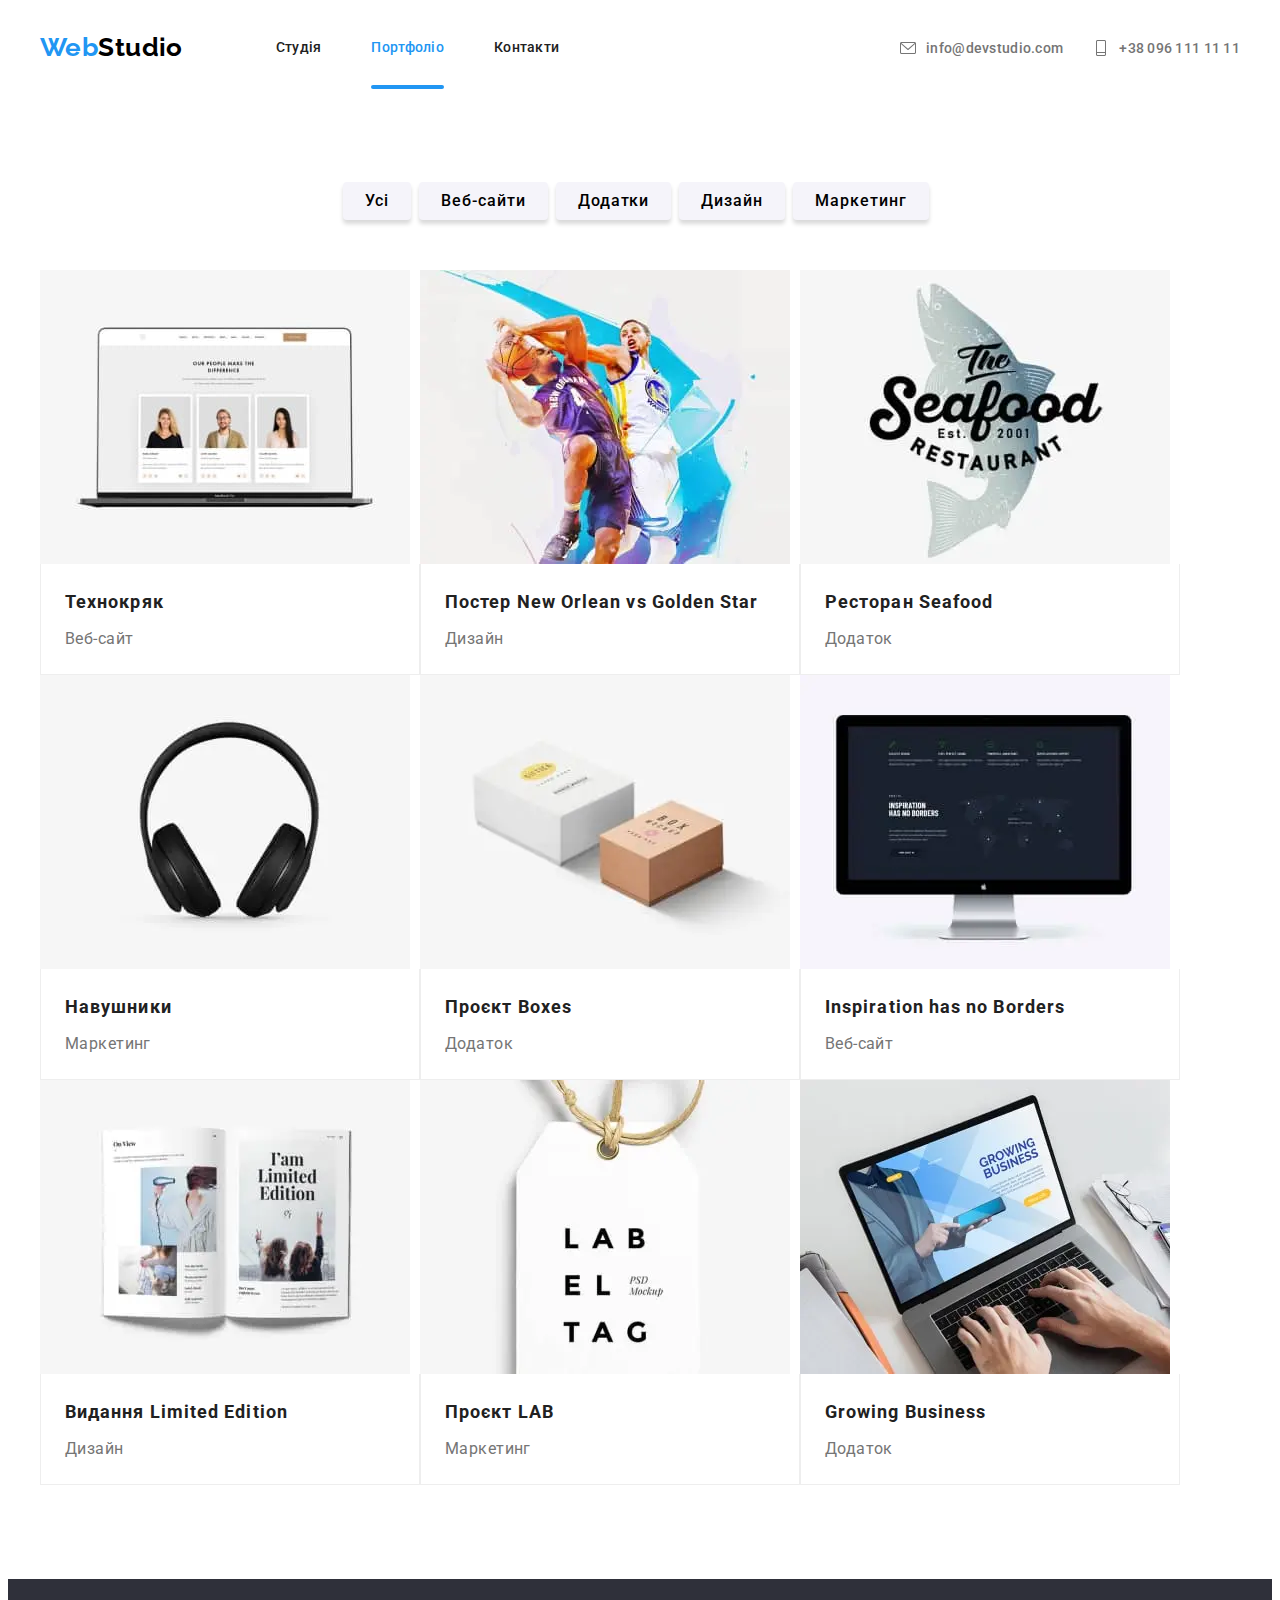
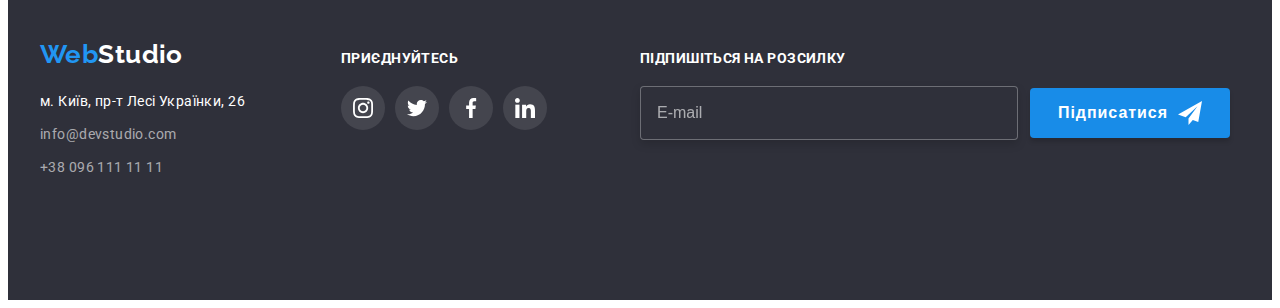
==== commit 2d1473d7: "footer index and portfolio" ====
--- a/portfolio.html
+++ b/portfolio.html
@@ -91,12 +91,14 @@
           </button>
           <ul class="mobile-menu__nav-list">
             <li>
-              <a href="./index.html" class="mobile-menu__nav-item link current"
+              <a href="./index.html" class="mobile-menu__nav-item link"
                 >Студія</a
               >
             </li>
             <li>
-              <a href="./portfolio.html" class="mobile-menu__nav-item link"
+              <a
+                href="./portfolio.html"
+                class="mobile-menu__nav-item link current"
                 >Портфоліо</a
               >
             </li>
@@ -217,6 +219,7 @@
                     <img
                       src="./images/portfolio/img-1-d.jpg"
                       alt="Технокряк"
+                      width="370"
                       class="imeg-container"
                     />
                   </picture>
@@ -287,6 +290,7 @@
                     <img
                       src="./images/portfolio/img-2-d.jpg"
                       alt="Постер"
+                      width="370"
                       class="imeg-container"
                     />
                   </picture>
@@ -357,6 +361,7 @@
                     <img
                       src="./images/portfolio/img-3-d.jpg"
                       alt="Ресторан"
+                      width="370"
                       class="imeg-container"
                     />
                   </picture>
@@ -427,6 +432,7 @@
                     <img
                       src="./images/portfolio/img-4-d.jpg"
                       alt="Навушники"
+                      width="370"
                       class="imeg-container"
                     />
                   </picture>
@@ -497,6 +503,7 @@
                     <img
                       src="./images/portfolio/img-5-d.jpg"
                       alt="Коробки"
+                      width="370"
                       class="imeg-container"
                     />
                   </picture>
@@ -567,6 +574,7 @@
                     <img
                       src="./images/portfolio/img-6-d.jpg"
                       alt="Монітор"
+                      width="370"
                       class="imeg-container"
                     />
                   </picture>
@@ -637,6 +645,7 @@
                     <img
                       src="./images/portfolio/img-7-d.jpg"
                       alt="Видання"
+                      width="370"
                       class="imeg-container"
                     />
                   </picture>
@@ -706,7 +715,8 @@
                     />
                     <img
                       src="./images/portfolio/img-8-d.jpg"
-                      alt="Лабораторія"
+                      alt="9абораторія"
+                      width="370"
                       class="imeg-container"
                     />
                   </picture>
@@ -777,6 +787,7 @@
                     <img
                       src="./images/portfolio/img-9-d.jpg"
                       alt="Ноутбук"
+                      width="370"
                       class="imeg-container"
                     />
                   </picture>
@@ -800,87 +811,93 @@
     <footer class="footer">
       <div class="container footer-list">
         <!-- ?Logo+Address -->
-        <div class="logo-address">
-          <div class="logo-footer">
-            <a href="./index.html" class="logo link">
+        <div class="footer-box">
+          <div class="logo-address">
+            <a href="./index.html" class="logo logo-footer link">
               Web<span class="logo__white">Studio</span>
             </a>
+            <address>
+              <ul class="block-address">
+                <li class="contact-footer">
+                  <a
+                    href="https://goo.gl/maps/CPtrU1FHBa2aNyZL9"
+                    target="_blank"
+                    rel="noopener noreferrer nofollow"
+                    class="link-maps link"
+                    >м. Київ, пр-т Лесі Українки, 26</a
+                  >
+                </li>
+                <li class="list contact-footer">
+                  <a href="mailto:info@devstudio.com" class="contact-link link"
+                    >info@devstudio.com</a
+                  >
+                </li>
+                <li class="list contact-footer">
+                  <a href="tel:+380961111111" class="contact-link link tel"
+                    >+38 096 111 11 11</a
+                  >
+                </li>
+              </ul>
+            </address>
           </div>
-          <address>
-            <ul class="block-address">
-              <li class="contact-footer">
-                <a
-                  href="https://goo.gl/maps/CPtrU1FHBa2aNyZL9"
-                  target="_blank"
-                  rel="noopener noreferrer nofollow"
-                  class="link-maps link"
-                  >м. Київ, пр-т Лесі Українки, 26</a
-                >
+          <!-- ?Sign-up -->
+          <div class="footer-web-contact">
+            <b class="web-contact-list">Приєднуйтесь</b>
+            <ul class="social-list list">
+              <li class="social-list-item">
+                <a href="https://www.instagram.com/" class="social-list-link">
+                  <svg
+                    lang="en"
+                    aria-label="instagram icon"
+                    class="social-list-icon"
+                  >
+                    <use
+                      href="./images/svg/sprite.svg#icon-instagram-white"
+                    ></use>
+                  </svg>
+                </a>
               </li>
-              <li class="list contact-footer">
-                <a href="mailto:info@devstudio.com" class="contact-link link"
-                  >info@devstudio.com</a
-                >
+              <li class="social-list-item">
+                <a href="https://twitter.com/" class="social-list-link">
+                  <svg
+                    lang="en"
+                    aria-label="twitter icon"
+                    class="social-list-icon"
+                  >
+                    <use
+                      href="./images/svg/sprite.svg#icon-twitter-white"
+                    ></use>
+                  </svg>
+                </a>
               </li>
-              <li class="list contact-footer">
-                <a href="tel:+380961111111" class="contact-link link tel"
-                  >+38 096 111 11 11</a
-                >
+              <li class="social-list-item">
+                <a href="https://www.facebook.com/" class="social-list-link">
+                  <svg
+                    lang="en"
+                    aria-label="facebook icon"
+                    class="social-list-icon"
+                  >
+                    <use
+                      href="./images/svg/sprite.svg#icon-facebook-white"
+                    ></use>
+                  </svg>
+                </a>
+              </li>
+              <li class="social-list-item">
+                <a href="https://www.linkedin.com/" class="social-list-link">
+                  <svg
+                    lang="en"
+                    aria-label="linkedin icon"
+                    class="social-list-icon"
+                  >
+                    <use
+                      href="./images/svg/sprite.svg#icon-linkedin-white"
+                    ></use>
+                  </svg>
+                </a>
               </li>
             </ul>
-          </address>
-        </div>
-        <!-- ?Sign-up -->
-        <div class="footer-web-contact">
-          <b class="web-contact-list">Приєднуйтесь</b>
-          <ul class="social-list list">
-            <li class="social-list-item">
-              <a href="https://www.instagram.com/" class="social-list-link">
-                <svg
-                  lang="en"
-                  aria-label="instagram icon"
-                  class="social-list-icon"
-                >
-                  <use
-                    href="./images/svg/sprite.svg#icon-instagram-white"
-                  ></use>
-                </svg>
-              </a>
-            </li>
-            <li class="social-list-item">
-              <a href="https://twitter.com/" class="social-list-link">
-                <svg
-                  lang="en"
-                  aria-label="twitter icon"
-                  class="social-list-icon"
-                >
-                  <use href="./images/svg/sprite.svg#icon-twitter-white"></use>
-                </svg>
-              </a>
-            </li>
-            <li class="social-list-item">
-              <a href="https://www.facebook.com/" class="social-list-link">
-                <svg
-                  lang="en"
-                  aria-label="facebook icon"
-                  class="social-list-icon"
-                >
-                  <use href="./images/svg/sprite.svg#icon-facebook-white"></use>
-                </svg>
-              </a>
-            </li>
-            <li class="social-list-item">
-              <a href="https://www.linkedin.com/" class="social-list-link">
-                <svg
-                  lang="en"
-                  aria-label="linkedin icon"
-                  class="social-list-icon"
-                >
-                  <use href="./images/svg/sprite.svg#icon-linkedin-white"></use>
-                </svg>
-              </a>
-            </li>
-          </ul>
+          </div>
         </div>
         <!-- ?Підпишіться на розсилку -->
         <div class="sign-up">
--- a/css/main.min.css
+++ b/css/main.min.css
@@ -1 +1 @@
-:root{--background-color-fond-hero: #C4C4C4;--background-color-white: #ffffff;--background-color-fond: #2F303A;--text-color-white: #ffffff;--text-color-silver: #757575;--text-color-black: #212121;--button-color: #2196f3;--accent-color: #000000;--subject-background-color: #f5f5f5;--heading-background-color: #F5F4FA;--border-items-color: #eeeeee;--border-header-color: #ECECEC;--border-coption-color: #AFB1B8;--color-icon: #AFB1B8;--transition-animacion: 250ms cubic-bezier(0.4, 0, 0.2, 1);--modal-butoon: #188CE8}.overlay,.slogan-list-item,.social-list-user-link,.button__text,.modal-form__check-field,.modal__close-btn{display:flex;align-items:center;justify-content:center}.visually-hidden{position:absolute;width:1px;height:1px;margin:-1px;padding:0;overflow:hidden;border:0;clip:rect(0 0 0 0)}h1,h2,h3,p{margin-top:0px;margin-bottom:0px}ul,ol{margin-top:0px;margin-bottom:0px;padding-left:0px;list-style:none}button{cursor:pointer}img{display:block;max-width:100%;height:auto}body{background-color:var(--background-color-white);color:var(--text-color-black);font-family:Roboto,sans-serif;font-size:14px;letter-spacing:.03em}.link{text-decoration:none}@media screen and (max-width: 767px){.section{padding-top:60px;padding-bottom:60px}}@media screen and (max-width: 1199px){.section{padding-top:60px;padding-bottom:60px}}@media screen and (min-width: 1200px){.section{padding-top:94px;padding-bottom:94px}}.slogan{text-align:center;margin-bottom:30px;font-size:28px;font-weight:700;line-height:1.1428571429}.container{padding-left:15px;padding-right:15px;margin-left:auto;margin-right:auto}@media screen and (min-width: 480px){.container{width:480px}}@media screen and (min-width: 768px){.container{width:768px}}@media screen and (min-width: 1200px){.container{width:1200px}}.btn{justify-content:center;align-items:center;text-align:center;height:50px;background-color:var(--button-color);letter-spacing:.06em;box-shadow:0px 4px 4px rgba(0,0,0,.15);border-radius:4px;border:none}@media screen and (max-width: 767px){.hero{background-size:480px 400px;background-image:linear-gradient(to left, rgba(47, 48, 58, 0.4), rgba(47, 48, 58, 0.4)),url(/images/fon/hero-480.jpg);background-color:var(--background-color-fond-hero)}}@media screen and (max-width: 767px)and (min-device-pixel-ratio: 2),screen and (max-width: 767px)and (min-resolution: 192dpi),screen and (max-width: 767px)and (min-resolution: 2dppx){.hero{background-image:linear-gradient(to left, rgba(47, 48, 58, 0.4), rgba(47, 48, 58, 0.4)),url(/images/fon/hero-480@2x.jpg)}}@media screen and (min-width: 768px)and (max-width: 1199px){.hero{background-size:768px 400px;background-image:linear-gradient(to left, rgba(47, 48, 58, 0.4), rgba(47, 48, 58, 0.4)),url(/images/fon/hero-768.jpg);background-color:var(--background-color-fond-hero)}}@media screen and (min-width: 768px)and (max-width: 1199px)and (min-device-pixel-ratio: 2),screen and (min-width: 768px)and (max-width: 1199px)and (min-resolution: 192dpi),screen and (min-width: 768px)and (max-width: 1199px)and (min-resolution: 2dppx){.hero{background-image:linear-gradient(to left, rgba(47, 48, 58, 0.4), rgba(47, 48, 58, 0.4)),url(/images/fon/hero-768@2x.jpg)}}@media screen and (min-width: 1199px){.hero{background-size:1600px 600px;background-image:linear-gradient(to left, rgba(47, 48, 58, 0.4), rgba(47, 48, 58, 0.4)),url(/images/fon/hero-1200.jpg);background-color:var(--background-color-fond-hero)}}@media screen and (min-width: 1199px)and (min-device-pixel-ratio: 2),screen and (min-width: 1199px)and (min-resolution: 192dpi),screen and (min-width: 1199px)and (min-resolution: 2dppx){.hero{background-image:linear-gradient(to left, rgba(47, 48, 58, 0.4), rgba(47, 48, 58, 0.4)),url(/images/fon/hero-1200@2x.jpg)}}.logo{font-family:"Raleway";font-size:24px;font-weight:700;line-height:1.1666666667;color:var(--button-color)}@media screen and (min-width: 768px){.logo{margin-right:87px}}@media screen and (min-width: 1200px){.logo{margin-right:93px;font-size:26px;font-weight:700;line-height:1.1923076923}}.logo__black{font-family:"Raleway";font-size:24px;font-weight:700;line-height:1.1666666667;color:var(--accent-color)}@media screen and (min-width: 1200px){.logo__black{font-size:26px;font-weight:700;line-height:1.1923076923}}.logo__white{font-family:"Raleway";font-size:24px;font-weight:700;line-height:1.1666666667;color:var(--text-color-white)}@media screen and (min-width: 1200px){.logo__white{font-size:26px;font-weight:700;line-height:1.1923076923}}.mobile-menu{position:fixed;top:0;left:0;z-index:100;width:100%;height:100%;opacity:0;visibility:hidden;pointer-events:none;transform:translateY(0%);transition:var(--transition-animacion)}.mobile-menu.is-open{opacity:1;visibility:visible;pointer-events:auto}@media screen and (min-width: 768px){.mobile-menu{display:none}}.mobile-menu__container{position:relative;display:flex;flex-direction:column;justify-content:space-between;padding-left:40px;height:100%;background-color:var(--background-color-white)}.mobile-menu__close{position:absolute;top:16px;right:15px;background-color:rgba(0,0,0,0);border:0;padding:0;line-height:0}.mobile-menu__close-icon{width:40px;height:40px}.mobile-menu__nav-list{display:flex;flex-direction:column;gap:33px;padding-top:48px}.mobile-menu__nav-item{color:var(--accent-color);font-size:40px;font-weight:500;line-height:1.175;letter-spacing:.02em}.mobile-menu__nav-item:hover{color:var(--button-color)}.mobile-menu__contact{padding-bottom:48px}.mobile-menu__contact-list{display:flex;flex-direction:column;gap:32px}.mobile-menu__contact-item-tel{color:var(--button-color);font-size:34px;font-weight:500;line-height:1.1764705882;letter-spacing:.02em}.mobile-menu__contact-item-email{color:var(--text-color-silver);font-size:24px;font-weight:500;line-height:1.1666666667;letter-spacing:.02em}.mobile-menu__social-list{display:flex;margin-top:64px}.mobile-menu__social-item{color:var(--button-color);font-size:18px;font-weight:500;line-height:1.2222222222;letter-spacing:.02em}.mobile-menu__item{margin-right:10px;padding-right:10px;border-right:1px solid rgba(33,33,33,.2)}.backdrop{position:fixed;top:0;left:0;z-index:100;width:100%;height:100%;background-color:rgba(0,0,0,.2);transition:opacity 250ms cubic-bezier(0.4, 0, 0.2, 1),visibility 250ms cubic-bezier(0.4, 0, 0.2, 1)}.backdrop.is-hidden{visibility:hidden;opacity:0;pointer-events:none}.modal{position:absolute;top:50%;left:50%;transform:translate(-50%, -50%);width:95%;background-color:var(--background-color-white);box-shadow:0px 1px 3px rgba(0,0,0,.12),0px 1px 1px rgba(0,0,0,.14),0px 2px 1px rgba(0,0,0,.2);border-radius:4px;padding:40px}@media screen and (max-width: 1199px){.modal{max-width:450px}}@media screen and (min-width: 1200px){.modal{width:528px}}.modal__close-btn{position:absolute;top:8px;right:8px;width:30px;height:30px;border-radius:50%;padding:0;background-color:rgba(0,0,0,0);border:1px solid rgba(0,0,0,.1)}.modal__close-btn:focus,.modal__close-btn:hover{fill:var(--button-color);transition:opacity var(--transition-animacion)}.modal__form-title{font-size:20px;font-weight:700;line-height:1.15;text-align:center;margin-bottom:12px}.modal-form{display:flex;flex-direction:column}.modal-form__field{margin-bottom:10px}.modal-form__fiald-desc{display:block;font-size:12px;line-height:1.17;letter-spacing:.01em;color:var(--text-color-silver);margin-bottom:4px}.modal-form__input{width:100%;height:40px;border:1px solid rgba(33,33,33,.2);border-radius:4px;padding-left:42px;transition:border-color var(--transition-animacion)}.modal-form__input:focus{border:1px solid var(--button-color);outline:none}.modal-form__input-wrapper{position:relative;display:block}.modal-form__input-icon{display:block;position:absolute;top:50%;left:12px;transform:translateY(-50%);transition:background-color var(--transition-animacion)}.modal-form__input:focus+.modal-form__input-icon{fill:var(--button-color)}.modal-form__message{width:100%;height:120px;border:1px solid rgba(33,33,33,.2);border-radius:4px;margin-bottom:20px;padding:12px 16px;resize:none;transition:border-color var()}.modal-form__message::placeholder{font-size:12px;line-height:1.17;letter-spacing:.01em;color:rgba(117,117,117,.5)}.modal-form__message:focus{outline:none;border-color:var(--button-color)}.modal-form__checkbox-icon{width:16px;height:15px;background-color:var(--background-color-white);border:solid 2px var(--accent-color);border-radius:4px;cursor:pointer;margin-right:7px}.modal-form__check:checked+.modal-form__checkbox-icon{background-color:var(--button-color);border-radius:4px;border:solid 2px var(--button-color)}.modal-form__check:focus+.modal-form__checkbox-icon{border:solid 2px var(--button-color);border-radius:4px}.modal-form__checkbox-icon-on{display:none;width:11px;height:8px;margin-right:7px}.modal-form__check:checked+.modal-form__checkbox-icon .modal-form__checkbox-icon-on{display:block;transition:var(--transition-animacion)}.modal-form__check-field{display:flex;align-items:center;font-size:12px;line-height:1.16;color:var(--text-color-silver);margin-bottom:30px}@media screen and (min-width: 1200px){.modal-form__check-field{font-size:14px;line-height:1.71}}.modal-form-check-field-link{font-size:12px;line-height:1.16;text-decoration-line:underline;color:var(--button-color)}.modal-form-submit,.footer-form-submit{width:200px;background-color:var(--modal-butoon);font-size:16px;font-weight:700;line-height:1.875;color:var(--text-color-white);margin:0px auto}.page-header{border-bottom:1px solid var(--border-header-color);border:none}@media screen and (max-width: 767px){.page-header{padding-top:10px;padding-bottom:10px}}@media screen and (min-width: 768px){.page-header{max-width:768}}@media screen and (min-width: 1200px){.page-header{padding-top:0;padding-bottom:0}}.nav{display:flex;justify-content:space-between;align-items:center}.mobile-menu-btn{line-height:0;margin:0;padding:0;border:none;background-color:rgba(0,0,0,0)}@media screen and (min-width: 768px){.mobile-menu-btn{display:none}}.mobile-menu-btn__opens{width:40px;height:40px}.contact{display:none;margin-left:auto}@media screen and (min-width: 768px){.contact{display:flex;flex-direction:column;height:37px;gap:10px}}@media screen and (min-width: 1200px){.contact{display:flex;flex-direction:row;align-items:center;gap:30px}}.contact__list_link{display:flex;font-weight:500;line-height:1.14;letter-spacing:.02em;color:var(--text-color-silver)}@media screen and (min-width: 768px){.contact__list_link{font-size:12px;font-weight:500;line-height:1.1666666667}}@media screen and (min-width: 1200px){.contact__list_link{font-size:14px;font-weight:500;line-height:1.1428571429}}.contact__list_link:hover,.contact__list_link:focus{color:var(--button-color);transition:var(--transition-animacion)}.contact__list_icon{width:16px;height:16px;margin-right:10px;fill:var(--text-color-silver)}.contact__list_link:hover .contact__list_icon,.contact__list_link:focus .contact__list_icon{fill:var(--button-color);transition:var(--transition-animacion)}@media screen and (max-width: 1199px){.contact__list_icon{width:14px;height:14px}}@media screen and (min-width: 1200px){.contact__list_icon{width:16px;height:16px}}.main-nav{display:none}.open-mobile-menu-btn{line-height:0;border:none;background-color:rgba(0,0,0,0);padding:0}.open-mobile-menu-btn__icon{width:40px;height:40px}@media screen and (min-width: 768px){.main-nav__link.current{color:var(--button-color)}.main-nav__link:hover,.main-nav__link:focus{color:var(--button-color);transition:var(--transition-animacion)}.main-nav__link.current::after{position:absolute;content:"";display:block;width:100%;height:4px;left:0;bottom:0;margin-bottom:-1px;background-color:var(--button-color);border-radius:2px}}@media screen and (min-width: 768px){.main{display:block}.main-nav{display:flex;line-height:1.14}.main-nav__list{display:flex}.main-nav__list:not(:last-child){margin-right:50px}.main-nav__link{font-weight:500;line-height:1.14;letter-spacing:.02em;color:var(--text-color-black);position:relative;padding-top:32px;padding-bottom:32px}.main-nav__link:hover,.main-nav__link:focus{color:var(--button-color);transition:var(--transition-animacion)}}.hero{padding:118px 0px;align-items:center;text-align:center;background-color:var(--background-color-fond-hero);background-repeat:no-repeat;max-width:480px;height:400px;margin-left:auto;margin-right:auto}@media screen and (min-width: 768px){.hero{max-width:768px}}@media screen and (min-width: 1200px){.hero{padding:200px 0px;max-width:1600px;height:600px;margin-left:auto;margin-right:auto}}.hero .hero__subtitle{margin-left:auto;margin-right:auto;margin-bottom:30px;width:360px;color:var(--text-color-white);font-size:26px;font-weight:900;line-height:1.6153846154;letter-spacing:.06em;text-transform:uppercase;text-align:center}@media screen and (min-width: 1200px){.hero .hero__subtitle{width:696px;font-size:44px;font-weight:900;line-height:1.3636363636}}.hero__fons .button_hero{font-family:Roboto;width:200px}@media screen and (min-width: 1200px){.hero__fons .button_hero{width:216px}}.button__text{font-size:16px;font-weight:700;line-height:1.875;text-align:center;color:var(--text-color-white)}.flex-block{display:flex;gap:30px;flex-wrap:wrap}.flex-block-svg{display:flex;width:100%;height:120px;align-items:center;justify-content:center;background-color:var(--heading-background-color);border-radius:4px}@media screen and (min-width: 768px){.flex-block-svg{width:354px}}@media screen and (min-width: 1200px){.flex-block-svg{width:270px}}.flex-block-icon{width:70px;height:70px}.subtitle{margin-top:30px;margin-bottom:10px;font-size:14px;font-weight:700;line-height:1.1428571429;background-color:var(--background-color-white);text-transform:uppercase}.desc{line-height:1.71;color:var(--text-color-silver);text-align:start}@media screen and (min-width: 768px){.desc{max-width:354px}}@media screen and (min-width: 1200px){.desc{width:270px}}.svg{text-align:center}@media screen and (max-width: 1199px){.headline{display:none}}.headline.section{padding-top:0}.slogan{text-align:center;margin-bottom:50px;font-size:36px;font-weight:700;line-height:1.1666666667}.gallery{display:flex}.imeg{position:relative}.imeg:last-child{margin-right:0}.box{position:absolute;display:flex;width:100%;height:70px;justify-content:center;align-items:center;left:0;bottom:0;background-color:rgba(47,48,58,.8);font-size:14px;font-weight:700;line-height:1.1428571429;color:var(--text-color-white);text-transform:uppercase}.heading{background-color:var(--heading-background-color)}.heading .user:last-child{margin-right:0px}.heading .subtitle{text-align:center;font-size:16px;font-weight:500;line-height:1.1875}.heading .desc{text-align:center;margin-top:10px;margin-bottom:16px;font-size:16px;line-height:1.18;color:var(--text-color-silver)}.gallery{display:flex;gap:30px;flex-direction:row;flex-wrap:wrap}.user{width:100%;background:var(--background-color-white);box-shadow:0px 1px 3px rgba(0,0,0,.12),0px 1px 1px rgba(0,0,0,.14),0px 2px 1px rgba(0,0,0,.2);border-radius:0px 0px 4px 4px}@media screen and (min-width: 768px){.user{width:354px}}@media screen and (min-width: 1200px){.user{width:270px}}.user-contact{display:flex;flex-direction:column;align-items:center}.social-list-user{margin-bottom:30px;gap:10px}.social-list{display:flex;justify-content:center;column-gap:10px;margin-bottom:24px}.social-list-user-link{width:44px;height:44px;border-radius:50%;background-color:var(--background-color-white)}.social-list-user-link:hover,.social-list-user-link:focus{background-color:var(--button-color);transition:var(--transition-animacion)}.social-list-icon{width:20px;height:20px;fill:var(--color-icon)}.social-list-user-link:hover .social-list-icon,.social-list-user-link:focus .social-list-icon{fill:var(--text-color-white);transition:var(--transition-animacion)}.slogan-list{display:flex;column-gap:30px;gap:30px;flex-wrap:wrap}.slogan-item{flex-basis:calc((100% - 30px)/2)}@media screen and (min-width: 768px){.slogan-item{flex-basis:calc((100% - 60px)/3)}}@media screen and (min-width: 1200px){.slogan-item{flex-basis:calc((100% - 150px)/6)}}.slogan-list-item{height:92px;background-color:var(--background-color-white);border:1px solid var(--border-coption-color);border-radius:4px}.slogan-list-item:hover,.slogan-list-item:focus{border:1px solid var(--button-color);transition:var(--transition-animacion)}.slogan-list-icon{width:106px;height:59.35px;fill:var(--color-icon)}.slogan-list-item:hover .slogan-list-icon,.slogan-list-item:focus .slogan-list-icon{fill:var(--button-color);transition:var(--transition-animacion)}.footer{background-color:var(--background-color-fond);padding-top:60px;padding-bottom:60px}.logo-footer{margin-right:0}.footer-list{align-items:center;flex-direction:column;margin-left:auto;margin-right:auto}@media screen and (min-width: 1200px){.footer-list{display:flex;align-items:baseline}}@media screen and (min-width: 768px)and (max-width: 1199px){.footer-box{display:flex;align-items:baseline;justify-content:space-between}}@media screen and (min-width: 1200px){.footer-box{display:flex;align-items:baseline}}.logo-address,.footer-web-contact,.sign-up{text-align:center;width:auto}@media screen and (min-width: 1200px){.logo-address,.footer-web-contact,.sign-up{text-align:start}}@media screen and (max-width: 767px){.logo-address{display:flex;flex-direction:column;align-items:center}}@media screen and (min-width: 1200px){.logo-address{margin-right:70px}}@media screen and (min-width: 1200px){.sign-up{margin-left:93px}}.block-address{width:231px;margin-top:20px;margin-bottom:60px}.contact-footer{margin-bottom:9px;display:flex;flex-direction:column}.contact-footer:last-child{margin-bottom:0}.link-maps{font-style:normal;line-height:1.71;color:var(--text-color-white)}.list .contact-link{font-weight:400;line-height:1.71;letter-spacing:.03em;color:rgba(255,255,255,.6)}.footer-web-contact{margin-bottom:60px;justify-content:center}.footer-web-contact-sign-up{display:flex}.web-contact-list,.sign-up-text{font-size:14px;font-weight:700;line-height:1.1428571429;text-transform:uppercase;color:var(--text-color-white);margin-bottom:20px}.social-list{margin-top:20px}.social-list-link{display:flex;align-items:center;justify-content:center;width:44px;height:44px;border-radius:50%;background-color:rgba(255,255,255,.1)}.social-list-link:hover,.social-list-link:focus{background-color:var(--button-color);transition:var(--transition-animacion)}.footer-form{display:flex;flex-direction:column;gap:20px}@media screen and (min-width: 1200px){.footer-form{column-gap:12px;align-items:center;flex-direction:row}}.sign-up-form{display:flex}.footer-form-input{display:inline-block;width:100%;height:50px;padding-left:16px;background-color:var(--background-color-fond);border:1px solid rgba(255,255,255,.3);filter:drop-shadow(0px 4px 4px rgba(0, 0, 0, 0.15));border-radius:4px;color:rgba(255,255,255,.6)}.footer-form-input::placeholder{font-size:16px;line-height:1.25;display:flex;align-items:center;color:rgba(255,255,255,.6)}.footer-form-input:focus{outline:none}@media screen and (min-width: 1200px){.footer-form-input{width:358px}}.footer-form-submit{display:flex;column-gap:10px;justify-content:center}.footer-form-submit-icon{width:24px;height:24px}@media screen and (min-width: 768px){.footer-web-contact{margin:0}.footer-list{align-items:baseline;flex-direction:row;flex-wrap:wrap}.footer-form-input{max-width:450px}}.gallery-items{display:flex;flex-wrap:wrap}.list{display:flex;font-style:normal;flex-direction:row;flex-wrap:wrap;row-gap:15px}@media screen and (min-width: 768px){.list{justify-content:center;margin-bottom:50px}}.list .button{font-family:Roboto;margin-right:8px;padding:6px 22px;background-color:var(--heading-background-color);width:auto;height:38px;font-size:16px;font-weight:500;line-height:1.625}.list .button:hover,.list .button:focus{background-color:var(--button-color);transition:var(--transition-animacion);color:var(--text-color-white);box-shadow:0px 3px 1px rgba(0,0,0,.1),0px 1px 2px rgba(0,0,0,.08),0px 2px 2px rgba(0,0,0,.12)}@media screen and (max-width: 767px){.items{margin-top:30px}}@media screen and (min-width: 768px){.items{flex-basis:calc((100% - 30px)/2)}}@media screen and (min-width: 1200px){.items{flex-basis:calc((100% - 60px)/3)}}.items:nth-child(3n){margin-right:0px}.items:nth-last-child(-n+3){margin-bottom:0px}.items .text{padding-top:20px;padding-left:24px;padding-right:24px;padding-bottom:20px;border-bottom:1px solid var(--border-items-color);border-left:1px solid var(--border-items-color);border-right:1px solid var(--border-items-color)}.items .slogan{font-size:18px;font-weight:700;line-height:2;letter-spacing:.06em;margin-bottom:4px;text-align:left}.items .desc{font-size:16px;line-height:1.88;color:var(--text-color-silver)}.items-shadow{display:block;text-decoration:none;color:var(--text-color-black)}.items-shadow:hover{box-shadow:0px 1px 1px rgba(0,0,0,.12),0px 4px 4px rgba(0,0,0,.06),1px 4px 6px rgba(0,0,0,.16);transition:var(--transition-animacion)}.gallery-items-overlay{position:relative;overflow:hidden}.overlay{position:absolute;top:0;left:0;background-color:rgba(33,150,243,.9);height:101%;width:100%;overflow:auto;padding:24px;transform:translateY(100%);transition:transform 250ms linear;color:var(--text-color-white);font-size:18px;line-height:1.56;padding-left:24px}.items-shadow:hover .overlay,.items-shadow:focus .overlay{transform:translateY(0%);transition:var(--transition-animacion)}/*# sourceMappingURL=main.min.css.map */+:root{--background-color-fond-hero: #C4C4C4;--background-color-white: #ffffff;--background-color-fond: #2F303A;--text-color-white: #ffffff;--text-color-silver: #757575;--text-color-black: #212121;--button-color: #2196f3;--accent-color: #000000;--subject-background-color: #f5f5f5;--heading-background-color: #F5F4FA;--border-items-color: #eeeeee;--border-header-color: #ECECEC;--border-coption-color: #AFB1B8;--color-icon: #AFB1B8;--transition-animacion: 250ms cubic-bezier(0.4, 0, 0.2, 1);--modal-butoon: #188CE8}.overlay,.slogan-list-item,.social-list-user-link,.button__text,.modal-form__check-field,.modal__close-btn{display:flex;align-items:center;justify-content:center}.visually-hidden{position:absolute;width:1px;height:1px;margin:-1px;padding:0;overflow:hidden;border:0;clip:rect(0 0 0 0)}h1,h2,h3,p{margin-top:0px;margin-bottom:0px}ul,ol{margin-top:0px;margin-bottom:0px;padding-left:0px;list-style:none}button{cursor:pointer}img{display:block;max-width:100%;height:auto}body{background-color:var(--background-color-white);color:var(--text-color-black);font-family:Roboto,sans-serif;font-size:14px;letter-spacing:.03em}.link{text-decoration:none}@media screen and (max-width: 767px){.section{padding-top:60px;padding-bottom:60px}}@media screen and (max-width: 1199px){.section{padding-top:60px;padding-bottom:60px}}@media screen and (min-width: 1200px){.section{padding-top:94px;padding-bottom:94px}}.slogan{text-align:center;margin-bottom:30px;font-size:28px;font-weight:700;line-height:1.1428571429}.container{padding-left:15px;padding-right:15px;margin-left:auto;margin-right:auto}@media screen and (min-width: 480px){.container{width:480px}}@media screen and (min-width: 768px){.container{width:768px}}@media screen and (min-width: 1200px){.container{width:1200px}}.btn{justify-content:center;align-items:center;text-align:center;height:50px;background-color:var(--button-color);letter-spacing:.06em;box-shadow:0px 4px 4px rgba(0,0,0,.15);border-radius:4px;border:none}@media screen and (max-width: 767px){.hero{background-size:480px 400px;background-image:linear-gradient(to left, rgba(47, 48, 58, 0.4), rgba(47, 48, 58, 0.4)),url(/images/fon/hero-480.jpg);background-color:var(--background-color-fond-hero)}}@media screen and (max-width: 767px)and (min-device-pixel-ratio: 2),screen and (max-width: 767px)and (min-resolution: 192dpi),screen and (max-width: 767px)and (min-resolution: 2dppx){.hero{background-image:linear-gradient(to left, rgba(47, 48, 58, 0.4), rgba(47, 48, 58, 0.4)),url(/images/fon/hero-480@2x.jpg)}}@media screen and (min-width: 768px)and (max-width: 1199px){.hero{background-size:768px 400px;background-image:linear-gradient(to left, rgba(47, 48, 58, 0.4), rgba(47, 48, 58, 0.4)),url(/images/fon/hero-768.jpg);background-color:var(--background-color-fond-hero)}}@media screen and (min-width: 768px)and (max-width: 1199px)and (min-device-pixel-ratio: 2),screen and (min-width: 768px)and (max-width: 1199px)and (min-resolution: 192dpi),screen and (min-width: 768px)and (max-width: 1199px)and (min-resolution: 2dppx){.hero{background-image:linear-gradient(to left, rgba(47, 48, 58, 0.4), rgba(47, 48, 58, 0.4)),url(/images/fon/hero-768@2x.jpg)}}@media screen and (min-width: 1199px){.hero{background-size:1600px 600px;background-image:linear-gradient(to left, rgba(47, 48, 58, 0.4), rgba(47, 48, 58, 0.4)),url(/images/fon/hero-1200.jpg);background-color:var(--background-color-fond-hero)}}@media screen and (min-width: 1199px)and (min-device-pixel-ratio: 2),screen and (min-width: 1199px)and (min-resolution: 192dpi),screen and (min-width: 1199px)and (min-resolution: 2dppx){.hero{background-image:linear-gradient(to left, rgba(47, 48, 58, 0.4), rgba(47, 48, 58, 0.4)),url(/images/fon/hero-1200@2x.jpg)}}.logo{font-family:"Raleway";font-size:24px;font-weight:700;line-height:1.1666666667;color:var(--button-color)}@media screen and (min-width: 768px){.logo{margin-right:87px}}@media screen and (min-width: 1200px){.logo{margin-right:93px;font-size:26px;font-weight:700;line-height:1.1923076923}}.logo__black{font-family:"Raleway";font-size:24px;font-weight:700;line-height:1.1666666667;color:var(--accent-color)}@media screen and (min-width: 1200px){.logo__black{font-size:26px;font-weight:700;line-height:1.1923076923}}.logo__white{font-family:"Raleway";font-size:24px;font-weight:700;line-height:1.1666666667;color:var(--text-color-white)}@media screen and (min-width: 1200px){.logo__white{font-size:26px;font-weight:700;line-height:1.1923076923}}.mobile-menu{position:fixed;top:0;left:0;z-index:100;width:100%;height:100%;opacity:0;visibility:hidden;pointer-events:none;transform:translateY(0%);transition:var(--transition-animacion)}.mobile-menu.is-open{opacity:1;visibility:visible;pointer-events:auto}@media screen and (min-width: 768px){.mobile-menu{display:none}}.mobile-menu__container{position:relative;display:flex;flex-direction:column;justify-content:space-between;padding-left:40px;height:100%;background-color:var(--background-color-white)}.mobile-menu__close{position:absolute;top:16px;right:15px;background-color:rgba(0,0,0,0);border:0;padding:0;line-height:0}.mobile-menu__close-icon{width:40px;height:40px}.mobile-menu__nav-list{display:flex;flex-direction:column;gap:33px;padding-top:48px}.mobile-menu__nav-item{color:var(--accent-color);font-size:40px;font-weight:500;line-height:1.175;letter-spacing:.02em}.mobile-menu__nav-item:hover{color:var(--button-color)}.mobile-menu__contact{padding-bottom:48px}.mobile-menu__contact-list{display:flex;flex-direction:column;gap:32px}.mobile-menu__contact-item-tel{color:var(--button-color);font-size:34px;font-weight:500;line-height:1.1764705882;letter-spacing:.02em}.mobile-menu__contact-item-email{color:var(--text-color-silver);font-size:24px;font-weight:500;line-height:1.1666666667;letter-spacing:.02em}.mobile-menu__social-list{display:flex;margin-top:64px}.mobile-menu__social-item{color:var(--button-color);font-size:18px;font-weight:500;line-height:1.2222222222;letter-spacing:.02em}.mobile-menu__item{margin-right:10px;padding-right:10px;border-right:1px solid rgba(33,33,33,.2)}.backdrop{position:fixed;top:0;left:0;z-index:100;width:100%;height:100%;background-color:rgba(0,0,0,.2);transition:opacity 250ms cubic-bezier(0.4, 0, 0.2, 1),visibility 250ms cubic-bezier(0.4, 0, 0.2, 1)}.backdrop.is-hidden{visibility:hidden;opacity:0;pointer-events:none}.modal{position:absolute;top:50%;left:50%;transform:translate(-50%, -50%);width:95%;background-color:var(--background-color-white);box-shadow:0px 1px 3px rgba(0,0,0,.12),0px 1px 1px rgba(0,0,0,.14),0px 2px 1px rgba(0,0,0,.2);border-radius:4px;padding:40px}@media screen and (max-width: 1199px){.modal{max-width:450px}}@media screen and (min-width: 1200px){.modal{width:528px}}.modal__close-btn{position:absolute;top:8px;right:8px;width:30px;height:30px;border-radius:50%;padding:0;background-color:rgba(0,0,0,0);border:1px solid rgba(0,0,0,.1)}.modal__close-btn:focus,.modal__close-btn:hover{fill:var(--button-color);transition:opacity var(--transition-animacion)}.modal__form-title{font-size:20px;font-weight:700;line-height:1.15;text-align:center;margin-bottom:12px}.modal-form{display:flex;flex-direction:column}.modal-form__field{margin-bottom:10px}.modal-form__fiald-desc{display:block;font-size:12px;line-height:1.17;letter-spacing:.01em;color:var(--text-color-silver);margin-bottom:4px}.modal-form__input{width:100%;height:40px;border:1px solid rgba(33,33,33,.2);border-radius:4px;padding-left:42px;transition:border-color var(--transition-animacion)}.modal-form__input:focus{border:1px solid var(--button-color);outline:none}.modal-form__input-wrapper{position:relative;display:block}.modal-form__input-icon{display:block;position:absolute;top:50%;left:12px;transform:translateY(-50%);transition:background-color var(--transition-animacion)}.modal-form__input:focus+.modal-form__input-icon{fill:var(--button-color)}.modal-form__message{width:100%;height:120px;border:1px solid rgba(33,33,33,.2);border-radius:4px;margin-bottom:20px;padding:12px 16px;resize:none;transition:border-color var()}.modal-form__message::placeholder{font-size:12px;line-height:1.17;letter-spacing:.01em;color:rgba(117,117,117,.5)}.modal-form__message:focus{outline:none;border-color:var(--button-color)}.modal-form__checkbox-icon{width:16px;height:15px;background-color:var(--background-color-white);border:solid 2px var(--accent-color);border-radius:4px;cursor:pointer;margin-right:7px}.modal-form__check:checked+.modal-form__checkbox-icon{background-color:var(--button-color);border-radius:4px;border:solid 2px var(--button-color)}.modal-form__check:focus+.modal-form__checkbox-icon{border:solid 2px var(--button-color);border-radius:4px}.modal-form__checkbox-icon-on{display:none;width:11px;height:8px;margin-right:7px}.modal-form__check:checked+.modal-form__checkbox-icon .modal-form__checkbox-icon-on{display:block;transition:var(--transition-animacion)}.modal-form__check-field{display:flex;align-items:center;font-size:12px;line-height:1.16;color:var(--text-color-silver);margin-bottom:30px}@media screen and (min-width: 1200px){.modal-form__check-field{font-size:14px;line-height:1.71}}.modal-form-check-field-link{font-size:12px;line-height:1.16;text-decoration-line:underline;color:var(--button-color)}.modal-form-submit,.footer-form-submit{width:200px;background-color:var(--modal-butoon);font-size:16px;font-weight:700;line-height:1.875;color:var(--text-color-white);margin:0px auto}.page-header{border-bottom:1px solid var(--border-header-color);border:none}@media screen and (max-width: 767px){.page-header{padding-top:10px;padding-bottom:10px}}@media screen and (min-width: 768px){.page-header{max-width:768}}@media screen and (min-width: 1200px){.page-header{padding-top:0;padding-bottom:0}}.nav{display:flex;justify-content:space-between;align-items:center}.mobile-menu-btn{line-height:0;margin:0;padding:0;border:none;background-color:rgba(0,0,0,0)}@media screen and (min-width: 768px){.mobile-menu-btn{display:none}}.mobile-menu-btn__opens{width:40px;height:40px}.contact{display:none;margin-left:auto}@media screen and (min-width: 768px){.contact{display:flex;flex-direction:column;height:37px;gap:10px}}@media screen and (min-width: 1200px){.contact{display:flex;flex-direction:row;align-items:center;gap:30px}}.contact__list_link{display:flex;font-weight:500;line-height:1.14;letter-spacing:.02em;color:var(--text-color-silver)}@media screen and (min-width: 768px){.contact__list_link{font-size:12px;font-weight:500;line-height:1.1666666667}}@media screen and (min-width: 1200px){.contact__list_link{font-size:14px;font-weight:500;line-height:1.1428571429}}.contact__list_link:hover,.contact__list_link:focus{color:var(--button-color);transition:var(--transition-animacion)}.contact__list_icon{width:16px;height:16px;margin-right:10px;fill:var(--text-color-silver)}.contact__list_link:hover .contact__list_icon,.contact__list_link:focus .contact__list_icon{fill:var(--button-color);transition:var(--transition-animacion)}@media screen and (max-width: 1199px){.contact__list_icon{width:14px;height:14px}}@media screen and (min-width: 1200px){.contact__list_icon{width:16px;height:16px}}.main-nav{display:none}.open-mobile-menu-btn{line-height:0;border:none;background-color:rgba(0,0,0,0);padding:0}.open-mobile-menu-btn__icon{width:40px;height:40px}@media screen and (min-width: 768px){.main-nav__link.current{color:var(--button-color)}.main-nav__link:hover,.main-nav__link:focus{color:var(--button-color);transition:var(--transition-animacion)}.main-nav__link.current::after{position:absolute;content:"";display:block;width:100%;height:4px;left:0;bottom:0;margin-bottom:-1px;background-color:var(--button-color);border-radius:2px}}@media screen and (min-width: 768px){.main{display:block}.main-nav{display:flex;line-height:1.14}.main-nav__list{display:flex}.main-nav__list:not(:last-child){margin-right:50px}.main-nav__link{font-weight:500;line-height:1.14;letter-spacing:.02em;color:var(--text-color-black);position:relative;padding-top:32px;padding-bottom:32px}.main-nav__link:hover,.main-nav__link:focus{color:var(--button-color);transition:var(--transition-animacion)}}.hero{padding:118px 0px;align-items:center;text-align:center;background-color:var(--background-color-fond-hero);background-repeat:no-repeat;max-width:480px;height:400px;margin-left:auto;margin-right:auto}@media screen and (min-width: 768px){.hero{max-width:768px}}@media screen and (min-width: 1200px){.hero{padding:200px 0px;max-width:1600px;height:600px;margin-left:auto;margin-right:auto}}.hero .hero__subtitle{margin-left:auto;margin-right:auto;margin-bottom:30px;width:360px;color:var(--text-color-white);font-size:26px;font-weight:900;line-height:1.6153846154;letter-spacing:.06em;text-transform:uppercase;text-align:center}@media screen and (min-width: 1200px){.hero .hero__subtitle{width:696px;font-size:44px;font-weight:900;line-height:1.3636363636}}.hero__fons .button_hero{font-family:Roboto;width:200px}@media screen and (min-width: 1200px){.hero__fons .button_hero{width:216px}}.button__text{font-size:16px;font-weight:700;line-height:1.875;text-align:center;color:var(--text-color-white)}.flex-block{display:flex;gap:30px;flex-wrap:wrap}.flex-block-svg{display:flex;width:100%;height:120px;align-items:center;justify-content:center;background-color:var(--heading-background-color);border-radius:4px}@media screen and (min-width: 768px){.flex-block-svg{width:354px}}@media screen and (min-width: 1200px){.flex-block-svg{width:270px}}.flex-block-icon{width:70px;height:70px}.subtitle{margin-top:30px;margin-bottom:10px;font-size:14px;font-weight:700;line-height:1.1428571429;background-color:var(--background-color-white);text-transform:uppercase}.desc{line-height:1.71;color:var(--text-color-silver);text-align:start}@media screen and (min-width: 768px){.desc{max-width:354px}}@media screen and (min-width: 1200px){.desc{width:270px}}.svg{text-align:center}@media screen and (max-width: 1199px){.headline{display:none}}.headline.section{padding-top:0}.slogan{text-align:center;margin-bottom:50px;font-size:36px;font-weight:700;line-height:1.1666666667}.gallery{display:flex}.imeg{position:relative}.imeg:last-child{margin-right:0}.box{position:absolute;display:flex;width:100%;height:70px;justify-content:center;align-items:center;left:0;bottom:0;background-color:rgba(47,48,58,.8);font-size:14px;font-weight:700;line-height:1.1428571429;color:var(--text-color-white);text-transform:uppercase}.heading{background-color:var(--heading-background-color)}.heading .user:last-child{margin-right:0px}.heading .subtitle{text-align:center;font-size:16px;font-weight:500;line-height:1.1875}.heading .desc{text-align:center;margin-top:10px;margin-bottom:16px;font-size:16px;line-height:1.18;color:var(--text-color-silver)}.gallery{display:flex;gap:30px;flex-direction:row;flex-wrap:wrap}.user{width:100%;background:var(--background-color-white);box-shadow:0px 1px 3px rgba(0,0,0,.12),0px 1px 1px rgba(0,0,0,.14),0px 2px 1px rgba(0,0,0,.2);border-radius:0px 0px 4px 4px}@media screen and (min-width: 768px){.user{width:354px}}@media screen and (min-width: 1200px){.user{width:270px}}.user-contact{display:flex;flex-direction:column;align-items:center}.social-list-user{margin-bottom:30px;gap:10px}.social-list{display:flex;justify-content:center;column-gap:10px;margin-bottom:24px}.social-list-user-link{width:44px;height:44px;border-radius:50%;background-color:var(--background-color-white)}.social-list-user-link:hover,.social-list-user-link:focus{background-color:var(--button-color);transition:var(--transition-animacion)}.social-list-icon{width:20px;height:20px;fill:var(--color-icon)}.social-list-user-link:hover .social-list-icon,.social-list-user-link:focus .social-list-icon{fill:var(--text-color-white);transition:var(--transition-animacion)}.slogan-list{display:flex;column-gap:30px;gap:30px;flex-wrap:wrap}.slogan-item{flex-basis:calc((100% - 30px)/2)}@media screen and (min-width: 768px){.slogan-item{flex-basis:calc((100% - 60px)/3)}}@media screen and (min-width: 1200px){.slogan-item{flex-basis:calc((100% - 150px)/6)}}.slogan-list-item{height:92px;background-color:var(--background-color-white);border:1px solid var(--border-coption-color);border-radius:4px}.slogan-list-item:hover,.slogan-list-item:focus{border:1px solid var(--button-color);transition:var(--transition-animacion)}.slogan-list-icon{width:106px;height:59.35px;fill:var(--color-icon)}.slogan-list-item:hover .slogan-list-icon,.slogan-list-item:focus .slogan-list-icon{fill:var(--button-color);transition:var(--transition-animacion)}.footer{background-color:var(--background-color-fond);padding-top:60px;padding-bottom:60px}.logo-footer{margin-right:0}.footer-list{align-items:center;flex-direction:column;margin-left:auto;margin-right:auto}@media screen and (min-width: 1200px){.footer-list{display:flex;align-items:baseline}}@media screen and (min-width: 768px)and (max-width: 1199px){.footer-box{display:flex;align-items:baseline;justify-content:space-between}}@media screen and (min-width: 1200px){.footer-box{display:flex;align-items:baseline}}.logo-address,.footer-web-contact,.sign-up{text-align:center;width:auto}@media screen and (min-width: 1200px){.logo-address,.footer-web-contact,.sign-up{text-align:start}}@media screen and (max-width: 767px){.logo-address{display:flex;flex-direction:column;align-items:center}}@media screen and (min-width: 1200px){.logo-address{margin-right:70px}}@media screen and (min-width: 1200px){.sign-up{margin-left:93px}}.block-address{width:231px;margin-top:20px;margin-bottom:60px}.contact-footer{margin-bottom:9px;display:flex;flex-direction:column}.contact-footer:last-child{margin-bottom:0}.link-maps{font-style:normal;line-height:1.71;color:var(--text-color-white)}.list .contact-link{font-weight:400;line-height:1.71;letter-spacing:.03em;color:rgba(255,255,255,.6)}.footer-web-contact{margin-bottom:60px;justify-content:center}.footer-web-contact-sign-up{display:flex}.web-contact-list,.sign-up-text{font-size:14px;font-weight:700;line-height:1.1428571429;text-transform:uppercase;color:var(--text-color-white);margin-bottom:20px}.social-list{margin-top:20px}.social-list-link{display:flex;align-items:center;justify-content:center;width:44px;height:44px;border-radius:50%;background-color:rgba(255,255,255,.1)}.social-list-link:hover,.social-list-link:focus{background-color:var(--button-color);transition:var(--transition-animacion)}.footer-form{display:flex;flex-direction:column;gap:20px}@media screen and (min-width: 1200px){.footer-form{column-gap:12px;align-items:center;flex-direction:row}}.sign-up-form{display:flex}.footer-form-input{display:inline-block;width:100%;height:50px;padding-left:16px;background-color:var(--background-color-fond);border:1px solid rgba(255,255,255,.3);filter:drop-shadow(0px 4px 4px rgba(0, 0, 0, 0.15));border-radius:4px;color:rgba(255,255,255,.6)}.footer-form-input::placeholder{font-size:16px;line-height:1.25;display:flex;align-items:center;color:rgba(255,255,255,.6)}.footer-form-input:focus{outline:none}@media screen and (min-width: 1200px){.footer-form-input{width:358px}}.footer-form-submit{display:flex;column-gap:10px;justify-content:center}.footer-form-submit-icon{width:24px;height:24px}@media screen and (min-width: 768px){.footer-web-contact{margin:0}.footer-list{align-items:baseline;flex-direction:row;flex-wrap:wrap}.footer-form-input{max-width:450px}}.gallery-items{display:flex;flex-wrap:wrap}.list{display:flex;font-style:normal}.portfolio .list{justify-content:center}.list .button{font-family:Roboto;margin-right:8px;margin-bottom:50px;padding:6px 22px;background-color:var(--heading-background-color);width:auto;height:38px;font-size:16px;font-weight:500;line-height:1.625}.list .button:hover,.list .button:focus{background-color:var(--button-color);transition:var(--transition-animacion);color:var(--text-color-white);box-shadow:0px 3px 1px rgba(0,0,0,.1),0px 1px 2px rgba(0,0,0,.08),0px 2px 2px rgba(0,0,0,.12)}@media screen and (max-width: 767px){.items+.items{margin-top:30px}}@media screen and (min-width: 768px){.items{flex-basis:calc((100% - 30px)/2)}}@media screen and (min-width: 1200px){.items{flex-basis:calc((100% - 60px)/3)}}z .items:nth-child(3n){margin-right:0px}.items:nth-last-child(-n+3){margin-bottom:0px}.items .text{padding-top:20px;padding-left:24px;padding-right:24px;padding-bottom:20px;border-bottom:1px solid var(--border-items-color);border-left:1px solid var(--border-items-color);border-right:1px solid var(--border-items-color)}.items .slogan{font-size:18px;font-weight:700;line-height:2;letter-spacing:.06em;margin-bottom:4px;text-align:left}.items .desc{font-size:16px;line-height:1.88;color:var(--text-color-silver)}.items-shadow{display:block;text-decoration:none;color:var(--text-color-black)}.items-shadow:hover{box-shadow:0px 1px 1px rgba(0,0,0,.12),0px 4px 4px rgba(0,0,0,.06),1px 4px 6px rgba(0,0,0,.16);transition:var(--transition-animacion)}.gallery-items-overlay{position:relative;overflow:hidden}.overlay{position:absolute;top:0;left:0;background-color:rgba(33,150,243,.9);height:101%;width:100%;overflow:auto;padding:24px;transform:translateY(100%);transition:transform 250ms linear;color:var(--text-color-white);font-size:18px;line-height:1.56;padding-left:24px}.items-shadow:hover .overlay,.items-shadow:focus .overlay{transform:translateY(0%);transition:var(--transition-animacion)}/*# sourceMappingURL=main.min.css.map */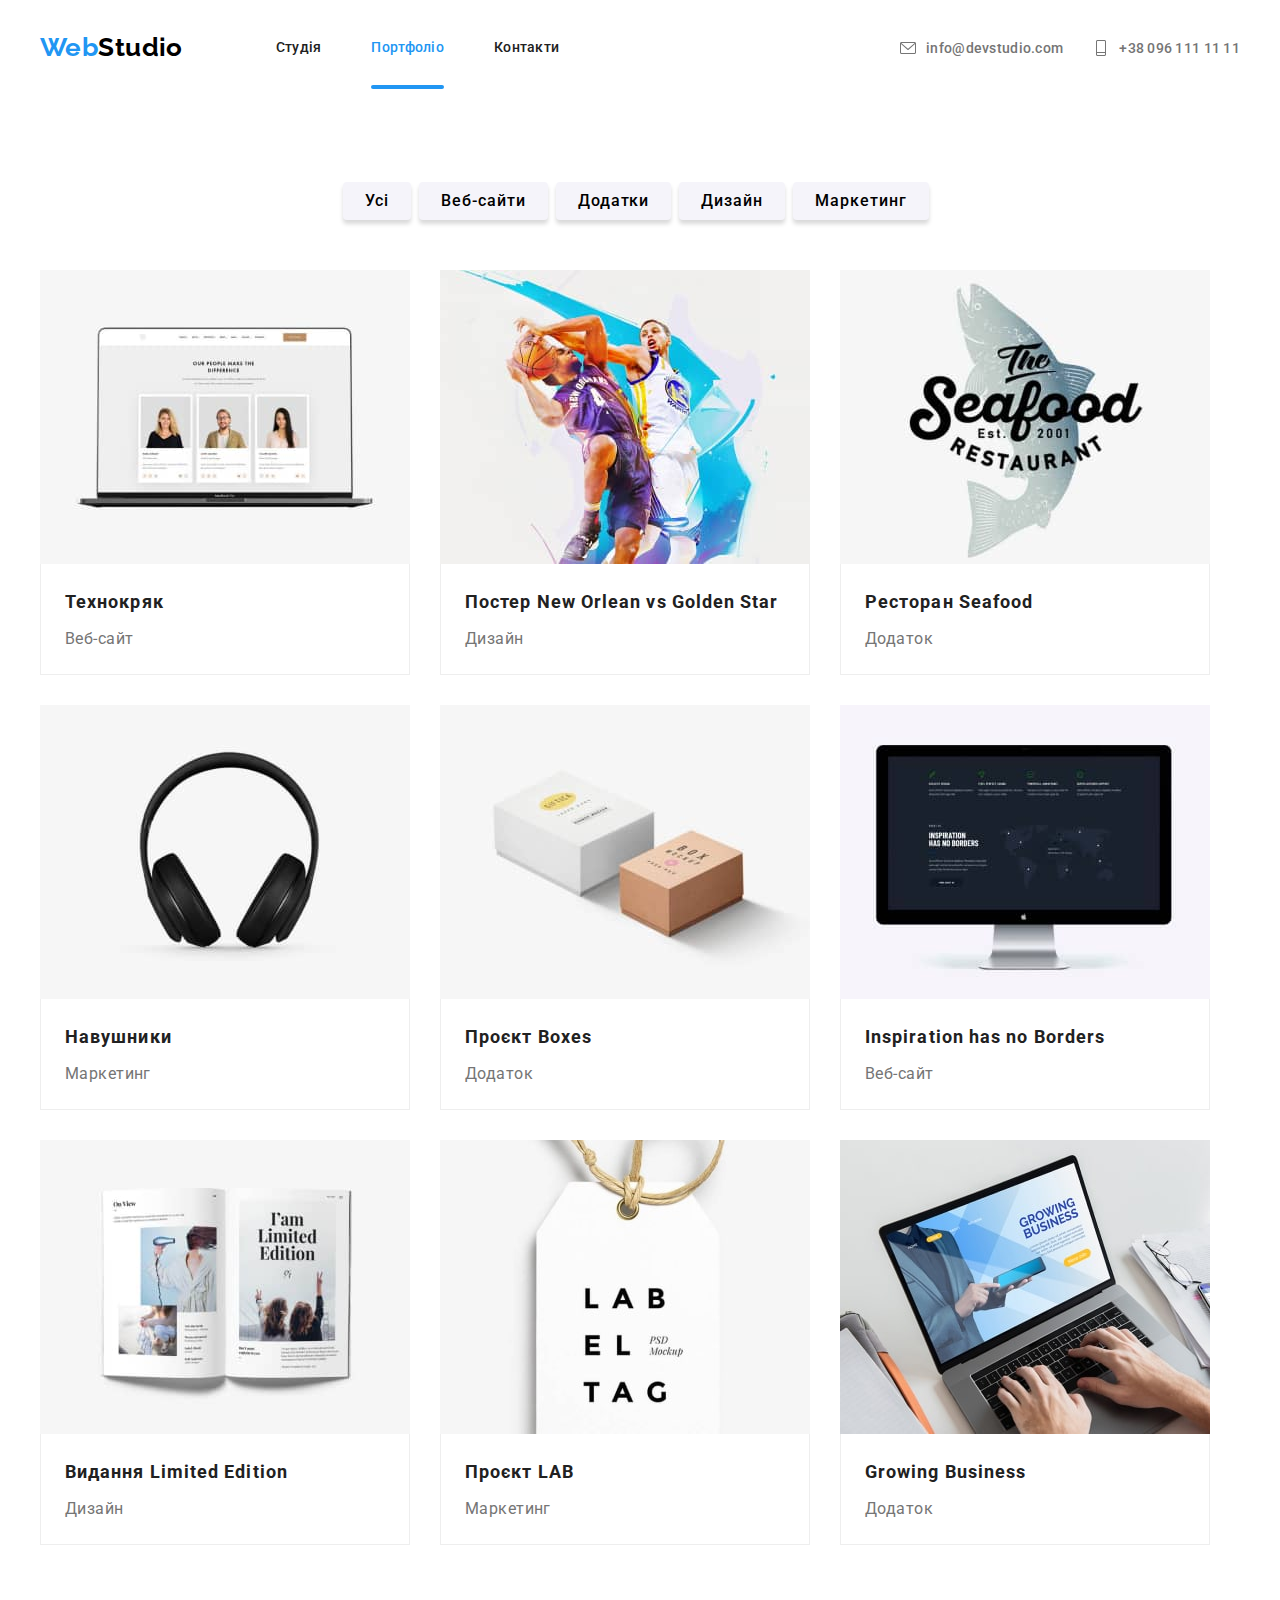
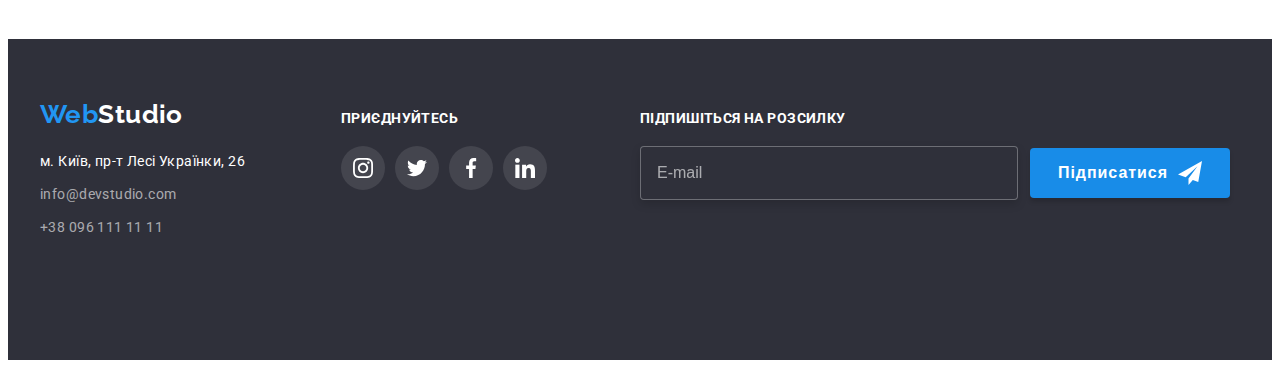
==== commit e4689529: "Вроде готово" ====
--- a/portfolio.html
+++ b/portfolio.html
@@ -156,7 +156,7 @@
       <section class="portfolio section">
         <div class="container">
           <h1 class="visually-hidden">Портфоліо</h1>
-          <ul class="list">
+          <ul class="footer-list-btn list">
             <li><button type="button" class="btn button">Усі</button></li>
             <li><button type="button" class="btn button">Веб-сайти</button></li>
             <li><button type="button" class="btn button">Додатки</button></li>
@@ -169,58 +169,27 @@
                 <div class="gallery-items-overlay">
                   <picture>
                     <source
-                      media="(max-width: 767px)"
-                      srcset="
-                        ./images/portfolio/img-1-d.webp    1x,
-                        ./images/portfolio/img-1-d@2x.webp 2x
-                      "
-                      type="image/webp"
-                    />
-                    <source
-                      media="(min-width: 768px)"
-                      srcset="
-                        ./images/portfolio/img-1-d.webp    1x,
-                        ./images/portfolio/img-1-d@2x.webp 2x
-                      "
-                      type="image/webp"
-                    />
-                    <source
-                      media="(min-width: 1200px)"
-                      srcset="
-                        ../images/portfolio/img-1-d.webp    1x,
-                        ../images/portfolio/img-1-d@2x.webp 2x
-                      "
-                      type="image/webp"
-                    />
-                    <source
-                      media="(max-width: 767px)"
+                      media="(min-width:1200px)"
                       srcset="
                         ./images/portfolio/img-1-d.jpg    1x,
                         ./images/portfolio/img-1-d@2x.jpg 2x
                       "
-                      type="image/jpg"
-                    />
-                    <source
-                      media="(min-width: 768px)"
-                      srcset="
-                        ./images/portfolio/img-1-d.jpg    1x,
-                        ./images/portfolio/img-1-d@2x.jpg 2x
-                      "
-                      type="image/jpg"
-                    />
-                    <source
-                      media="(min-width: 1200px)"
-                      srcset="
-                        ./images/portfolio/img-1-d.jpg    1x,
-                        ./images/portfolio/img-1-d@2x.jpg 2x
-                      "
-                      type="image/jpg"
-                    />
-                    <img
-                      src="./images/portfolio/img-1-d.jpg"
-                      alt="Технокряк"
-                      width="370"
-                      class="imeg-container"
+                    />
+                    <source
+                      media="(min-width:768px)"
+                      srcset="
+                        ./images/portfolio/img-1-t.jpg    1x,
+                        ./images/portfolio/img-1-t@2x.jpg 2x
+                      "
+                    />
+                    <img
+                      srcset="
+                        ./images/portfolio/img-1-m.jpg    1x,
+                        ./images/portfolio/img-1-m@2x.jpg 2x
+                      "
+                      src="./images/portfolio/img-1-m.jpg"
+                      alt="image"
+                      loading="lazy"
                     />
                   </picture>
                   <p class="overlay">
@@ -240,58 +209,27 @@
                 <div class="gallery-items-overlay">
                   <picture>
                     <source
-                      media="(max-width: 767px)"
-                      srcset="
-                        ./images/portfolio/img-2-d.webp    1x,
-                        ./images/portfolio/img-2-d@2x.webp 2x
-                      "
-                      type="image/webp"
-                    />
-                    <source
-                      media="(min-width: 768px)"
-                      srcset="
-                        ./images/portfolio/img-2-d.webp    1x,
-                        ./images/portfolio/img-2-d@2x.webp 2x
-                      "
-                      type="image/webp"
-                    />
-                    <source
-                      media="(min-width: 1200px)"
-                      srcset="
-                        ../images/portfolio/img-2-d.webp    1x,
-                        ../images/portfolio/img-2-d@2x.webp 2x
-                      "
-                      type="image/webp"
-                    />
-                    <source
-                      media="(max-width: 767px)"
+                      media="(min-width:1200px)"
                       srcset="
                         ./images/portfolio/img-2-d.jpg    1x,
                         ./images/portfolio/img-2-d@2x.jpg 2x
                       "
-                      type="image/jpg"
-                    />
-                    <source
-                      media="(min-width: 768px)"
-                      srcset="
-                        ./images/portfolio/img-2-d.jpg    1x,
-                        ./images/portfolio/img-2-d@2x.jpg 2x
-                      "
-                      type="image/jpg"
-                    />
-                    <source
-                      media="(min-width: 1200px)"
-                      srcset="
-                        ./images/portfolio/img-2-d.jpg    1x,
-                        ./images/portfolio/img-2-d@2x.jpg 2x
-                      "
-                      type="image/jpg"
-                    />
-                    <img
-                      src="./images/portfolio/img-2-d.jpg"
-                      alt="Постер"
-                      width="370"
-                      class="imeg-container"
+                    />
+                    <source
+                      media="(min-width:768px)"
+                      srcset="
+                        ./images/portfolio/img-2-t.jpg    1x,
+                        ./images/portfolio/img-2-t@2x.jpg 2x
+                      "
+                    />
+                    <img
+                      srcset="
+                        ./images/portfolio/img-2-m.jpg    1x,
+                        ./images/portfolio/img-2-m@2x.jpg 2x
+                      "
+                      src="./images/portfolio/img-2-m.jpg"
+                      alt="image"
+                      loading="lazy"
                     />
                   </picture>
                   <p class="overlay">
@@ -311,58 +249,27 @@
                 <div class="gallery-items-overlay">
                   <picture>
                     <source
-                      media="(max-width: 767px)"
-                      srcset="
-                        ./images/portfolio/img-3-d.webp    1x,
-                        ./images/portfolio/img-3-d@2x.webp 2x
-                      "
-                      type="image/webp"
-                    />
-                    <source
-                      media="(min-width: 768px)"
-                      srcset="
-                        ./images/portfolio/img-3-d.webp    1x,
-                        ./images/portfolio/img-3-d@2x.webp 2x
-                      "
-                      type="image/webp"
-                    />
-                    <source
-                      media="(min-width: 1200px)"
-                      srcset="
-                        ../images/portfolio/img-3-d.webp    1x,
-                        ../images/portfolio/img-3-d@2x.webp 2x
-                      "
-                      type="image/webp"
-                    />
-                    <source
-                      media="(max-width: 767px)"
+                      media="(min-width:1200px)"
                       srcset="
                         ./images/portfolio/img-3-d.jpg    1x,
                         ./images/portfolio/img-3-d@2x.jpg 2x
                       "
-                      type="image/jpg"
-                    />
-                    <source
-                      media="(min-width: 768px)"
-                      srcset="
-                        ./images/portfolio/img-3-d.jpg    1x,
-                        ./images/portfolio/img-3-d@2x.jpg 2x
-                      "
-                      type="image/jpg"
-                    />
-                    <source
-                      media="(min-width: 1200px)"
-                      srcset="
-                        ./images/portfolio/img-3-d.jpg    1x,
-                        ./images/portfolio/img-3-d@2x.jpg 2x
-                      "
-                      type="image/jpg"
-                    />
-                    <img
-                      src="./images/portfolio/img-3-d.jpg"
-                      alt="Ресторан"
-                      width="370"
-                      class="imeg-container"
+                    />
+                    <source
+                      media="(min-width:768px)"
+                      srcset="
+                        ./images/portfolio/img-3-t.jpg    1x,
+                        ./images/portfolio/img-3-t@2x.jpg 2x
+                      "
+                    />
+                    <img
+                      srcset="
+                        ./images/portfolio/img-3-m.jpg    1x,
+                        ./images/portfolio/img-3-m@2x.jpg 2x
+                      "
+                      src="./images/portfolio/img-3-m.jpg"
+                      alt="image"
+                      loading="lazy"
                     />
                   </picture>
                   <p class="overlay">
@@ -382,58 +289,27 @@
                 <div class="gallery-items-overlay">
                   <picture>
                     <source
-                      media="(max-width: 767px)"
-                      srcset="
-                        ./images/portfolio/img-4-d.webp    1x,
-                        ./images/portfolio/img-4-d@2x.webp 2x
-                      "
-                      type="image/webp"
-                    />
-                    <source
-                      media="(min-width: 768px)"
-                      srcset="
-                        ./images/portfolio/img-4-d.webp    1x,
-                        ./images/portfolio/img-4-d@2x.webp 2x
-                      "
-                      type="image/webp"
-                    />
-                    <source
-                      media="(min-width: 1200px)"
-                      srcset="
-                        ../images/portfolio/img-4-d.webp    1x,
-                        ../images/portfolio/img-4-d@2x.webp 2x
-                      "
-                      type="image/webp"
-                    />
-                    <source
-                      media="(max-width: 767px)"
+                      media="(min-width:1200px)"
                       srcset="
                         ./images/portfolio/img-4-d.jpg    1x,
                         ./images/portfolio/img-4-d@2x.jpg 2x
                       "
-                      type="image/jpg"
-                    />
-                    <source
-                      media="(min-width: 768px)"
-                      srcset="
-                        ./images/portfolio/img-4-d.jpg    1x,
-                        ./images/portfolio/img-4-d@2x.jpg 2x
-                      "
-                      type="image/jpg"
-                    />
-                    <source
-                      media="(min-width: 1200px)"
-                      srcset="
-                        ./images/portfolio/img-4-d.jpg    1x,
-                        ./images/portfolio/img-4-d@2x.jpg 2x
-                      "
-                      type="image/jpg"
-                    />
-                    <img
-                      src="./images/portfolio/img-4-d.jpg"
-                      alt="Навушники"
-                      width="370"
-                      class="imeg-container"
+                    />
+                    <source
+                      media="(min-width:768px)"
+                      srcset="
+                        ./images/portfolio/img-4-t.jpg    1x,
+                        ./images/portfolio/img-4-t@2x.jpg 2x
+                      "
+                    />
+                    <img
+                      srcset="
+                        ./images/portfolio/img-4-m.jpg    1x,
+                        ./images/portfolio/img-4-m@2x.jpg 2x
+                      "
+                      src="./images/portfolio/img-4-m.jpg"
+                      alt="image"
+                      loading="lazy"
                     />
                   </picture>
                   <p class="overlay">
@@ -453,58 +329,27 @@
                 <div class="gallery-items-overlay">
                   <picture>
                     <source
-                      media="(max-width: 767px)"
-                      srcset="
-                        ./images/portfolio/img-5-d.webp    1x,
-                        ./images/portfolio/img-5-d@2x.webp 2x
-                      "
-                      type="image/webp"
-                    />
-                    <source
-                      media="(min-width: 768px)"
-                      srcset="
-                        ./images/portfolio/img-5-d.webp    1x,
-                        ./images/portfolio/img-5-d@2x.webp 2x
-                      "
-                      type="image/webp"
-                    />
-                    <source
-                      media="(min-width: 1200px)"
-                      srcset="
-                        ../images/portfolio/img-5-d.webp    1x,
-                        ../images/portfolio/img-5-d@2x.webp 2x
-                      "
-                      type="image/webp"
-                    />
-                    <source
-                      media="(max-width: 767px)"
+                      media="(min-width:1200px)"
                       srcset="
                         ./images/portfolio/img-5-d.jpg    1x,
                         ./images/portfolio/img-5-d@2x.jpg 2x
                       "
-                      type="image/jpg"
-                    />
-                    <source
-                      media="(min-width: 768px)"
-                      srcset="
-                        ./images/portfolio/img-5-d.jpg    1x,
-                        ./images/portfolio/img-5-d@2x.jpg 2x
-                      "
-                      type="image/jpg"
-                    />
-                    <source
-                      media="(min-width: 1200px)"
-                      srcset="
-                        ./images/portfolio/img-5-d.jpg    1x,
-                        ./images/portfolio/img-5-d@2x.jpg 2x
-                      "
-                      type="image/jpg"
-                    />
-                    <img
-                      src="./images/portfolio/img-5-d.jpg"
-                      alt="Коробки"
-                      width="370"
-                      class="imeg-container"
+                    />
+                    <source
+                      media="(min-width:768px)"
+                      srcset="
+                        ./images/portfolio/img-5-t.jpg    1x,
+                        ./images/portfolio/img-5-t@2x.jpg 2x
+                      "
+                    />
+                    <img
+                      srcset="
+                        ./images/portfolio/img-5-m.jpg    1x,
+                        ./images/portfolio/img-5-m@2x.jpg 2x
+                      "
+                      src="./images/portfolio/img-5-m.jpg"
+                      alt="image"
+                      loading="lazy"
                     />
                   </picture>
                   <p class="overlay">
@@ -524,58 +369,27 @@
                 <div class="gallery-items-overlay">
                   <picture>
                     <source
-                      media="(max-width: 767px)"
-                      srcset="
-                        ./images/portfolio/img-6-d.webp    1x,
-                        ./images/portfolio/img-6-d@2x.webp 2x
-                      "
-                      type="image/webp"
-                    />
-                    <source
-                      media="(min-width: 768px)"
-                      srcset="
-                        ./images/portfolio/img-6-d.webp    1x,
-                        ./images/portfolio/img-6-d@2x.webp 2x
-                      "
-                      type="image/webp"
-                    />
-                    <source
-                      media="(min-width: 1200px)"
-                      srcset="
-                        ../images/portfolio/img-6-d.webp    1x,
-                        ../images/portfolio/img-6-d@2x.webp 2x
-                      "
-                      type="image/webp"
-                    />
-                    <source
-                      media="(max-width: 767px)"
+                      media="(min-width:1200px)"
                       srcset="
                         ./images/portfolio/img-6-d.jpg    1x,
                         ./images/portfolio/img-6-d@2x.jpg 2x
                       "
-                      type="image/jpg"
-                    />
-                    <source
-                      media="(min-width: 768px)"
-                      srcset="
-                        ./images/portfolio/img-6-d.jpg    1x,
-                        ./images/portfolio/img-6-d@2x.jpg 2x
-                      "
-                      type="image/jpg"
-                    />
-                    <source
-                      media="(min-width: 1200px)"
-                      srcset="
-                        ./images/portfolio/img-6-d.jpg    1x,
-                        ./images/portfolio/img-6-d@2x.jpg 2x
-                      "
-                      type="image/jpg"
-                    />
-                    <img
-                      src="./images/portfolio/img-6-d.jpg"
-                      alt="Монітор"
-                      width="370"
-                      class="imeg-container"
+                    />
+                    <source
+                      media="(min-width:768px)"
+                      srcset="
+                        ./images/portfolio/img-6-t.jpg    1x,
+                        ./images/portfolio/img-6-t@2x.jpg 2x
+                      "
+                    />
+                    <img
+                      srcset="
+                        ./images/portfolio/img-6-m.jpg    1x,
+                        ./images/portfolio/img-6-m@2x.jpg 2x
+                      "
+                      src="./images/portfolio/img-6-m.jpg"
+                      alt="image"
+                      loading="lazy"
                     />
                   </picture>
                   <p class="overlay">
@@ -595,58 +409,27 @@
                 <div class="gallery-items-overlay">
                   <picture>
                     <source
-                      media="(max-width: 767px)"
-                      srcset="
-                        ./images/portfolio/img-7-d.webp    1x,
-                        ./images/portfolio/img-7-d@2x.webp 2x
-                      "
-                      type="image/webp"
-                    />
-                    <source
-                      media="(min-width: 768px)"
-                      srcset="
-                        ./images/portfolio/img-7-d.webp    1x,
-                        ./images/portfolio/img-7-d@2x.webp 2x
-                      "
-                      type="image/webp"
-                    />
-                    <source
-                      media="(min-width: 1200px)"
-                      srcset="
-                        ../images/portfolio/img-7-d.webp    1x,
-                        ../images/portfolio/img-7-d@2x.webp 2x
-                      "
-                      type="image/webp"
-                    />
-                    <source
-                      media="(max-width: 767px)"
+                      media="(min-width:1200px)"
                       srcset="
                         ./images/portfolio/img-7-d.jpg    1x,
                         ./images/portfolio/img-7-d@2x.jpg 2x
                       "
-                      type="image/jpg"
-                    />
-                    <source
-                      media="(min-width: 768px)"
-                      srcset="
-                        ./images/portfolio/img-7-d.jpg    1x,
-                        ./images/portfolio/img-7-d@2x.jpg 2x
-                      "
-                      type="image/jpg"
-                    />
-                    <source
-                      media="(min-width: 1200px)"
-                      srcset="
-                        ./images/portfolio/img-7-d.jpg    1x,
-                        ./images/portfolio/img-7-d@2x.jpg 2x
-                      "
-                      type="image/jpg"
-                    />
-                    <img
-                      src="./images/portfolio/img-7-d.jpg"
-                      alt="Видання"
-                      width="370"
-                      class="imeg-container"
+                    />
+                    <source
+                      media="(min-width:768px)"
+                      srcset="
+                        ./images/portfolio/img-7-t.jpg    1x,
+                        ./images/portfolio/img-7-t@2x.jpg 2x
+                      "
+                    />
+                    <img
+                      srcset="
+                        ./images/portfolio/img-7-m.jpg    1x,
+                        ./images/portfolio/img-7-m@2x.jpg 2x
+                      "
+                      src="./images/portfolio/img-7-t.jpg"
+                      alt="image"
+                      loading="lazy"
                     />
                   </picture>
                   <p class="overlay">
@@ -666,58 +449,27 @@
                 <div class="gallery-items-overlay">
                   <picture>
                     <source
-                      media="(max-width: 767px)"
-                      srcset="
-                        ./images/portfolio/img-8-d.webp    1x,
-                        ./images/portfolio/img-8-d@2x.webp 2x
-                      "
-                      type="image/webp"
-                    />
-                    <source
-                      media="(min-width: 768px)"
-                      srcset="
-                        ./images/portfolio/img-8-d.webp    1x,
-                        ./images/portfolio/img-8-d@2x.webp 2x
-                      "
-                      type="image/webp"
-                    />
-                    <source
-                      media="(min-width: 1200px)"
-                      srcset="
-                        ../images/portfolio/img-8-d.webp    1x,
-                        ../images/portfolio/img-8-d@2x.webp 2x
-                      "
-                      type="image/webp"
-                    />
-                    <source
-                      media="(max-width: 767px)"
+                      media="(min-width:1200px)"
                       srcset="
                         ./images/portfolio/img-8-d.jpg    1x,
                         ./images/portfolio/img-8-d@2x.jpg 2x
                       "
-                      type="image/jpg"
-                    />
-                    <source
-                      media="(min-width: 768px)"
-                      srcset="
-                        ./images/portfolio/img-8-d.jpg    1x,
-                        ./images/portfolio/img-8-d@2x.jpg 2x
-                      "
-                      type="image/jpg"
-                    />
-                    <source
-                      media="(min-width: 1200px)"
-                      srcset="
-                        ./images/portfolio/img-8-d.jpg    1x,
-                        ./images/portfolio/img-8-d@2x.jpg 2x
-                      "
-                      type="image/jpg"
-                    />
-                    <img
-                      src="./images/portfolio/img-8-d.jpg"
-                      alt="9абораторія"
-                      width="370"
-                      class="imeg-container"
+                    />
+                    <source
+                      media="(min-width:768px)"
+                      srcset="
+                        ./images/portfolio/img-8-t.jpg    1x,
+                        ./images/portfolio/img-8-t@2x.jpg 2x
+                      "
+                    />
+                    <img
+                      srcset="
+                        ./images/portfolio/img-8-m.jpg    1x,
+                        ./images/portfolio/img-8-m@2x.jpg 2x
+                      "
+                      src="./images/portfolio/img-8-m.jpg"
+                      alt="image"
+                      loading="lazy"
                     />
                   </picture>
                   <p class="overlay">
@@ -737,58 +489,27 @@
                 <div class="gallery-items-overlay">
                   <picture>
                     <source
-                      media="(max-width: 767px)"
-                      srcset="
-                        ./images/portfolio/img-9-d.webp    1x,
-                        ./images/portfolio/img-9-d@2x.webp 2x
-                      "
-                      type="image/webp"
-                    />
-                    <source
-                      media="(min-width: 768px)"
-                      srcset="
-                        ./images/portfolio/img-9-d.webp    1x,
-                        ./images/portfolio/img-9-d@2x.webp 2x
-                      "
-                      type="image/webp"
-                    />
-                    <source
-                      media="(min-width: 1200px)"
-                      srcset="
-                        ../images/portfolio/img-9-d.webp    1x,
-                        ../images/portfolio/img-9-d@2x.webp 2x
-                      "
-                      type="image/webp"
-                    />
-                    <source
-                      media="(max-width: 767px)"
+                      media="(min-width:1200px)"
                       srcset="
                         ./images/portfolio/img-9-d.jpg    1x,
                         ./images/portfolio/img-9-d@2x.jpg 2x
                       "
-                      type="image/jpg"
-                    />
-                    <source
-                      media="(min-width: 768px)"
-                      srcset="
-                        ./images/portfolio/img-9-d.jpg    1x,
-                        ./images/portfolio/img-9-d@2x.jpg 2x
-                      "
-                      type="image/jpg"
-                    />
-                    <source
-                      media="(min-width: 1200px)"
-                      srcset="
-                        ./images/portfolio/img-9-d.jpg    1x,
-                        ./images/portfolio/img-9-d@2x.jpg 2x
-                      "
-                      type="image/jpg"
-                    />
-                    <img
-                      src="./images/portfolio/img-9-d.jpg"
-                      alt="Ноутбук"
-                      width="370"
-                      class="imeg-container"
+                    />
+                    <source
+                      media="(min-width:768px)"
+                      srcset="
+                        ./images/portfolio/img-9-t.jpg    1x,
+                        ./images/portfolio/img-9-t@2x.jpg 2x
+                      "
+                    />
+                    <img
+                      srcset="
+                        ./images/portfolio/img-9-m.jpg    1x,
+                        ./images/portfolio/img-9-m@2x.jpg 2x
+                      "
+                      src="./images/portfolio/img-9-m.jpg"
+                      alt="image"
+                      loading="lazy"
                     />
                   </picture>
                   <p class="overlay">
--- a/css/main.min.css
+++ b/css/main.min.css
@@ -1 +1 @@
-:root{--background-color-fond-hero: #C4C4C4;--background-color-white: #ffffff;--background-color-fond: #2F303A;--text-color-white: #ffffff;--text-color-silver: #757575;--text-color-black: #212121;--button-color: #2196f3;--accent-color: #000000;--subject-background-color: #f5f5f5;--heading-background-color: #F5F4FA;--border-items-color: #eeeeee;--border-header-color: #ECECEC;--border-coption-color: #AFB1B8;--color-icon: #AFB1B8;--transition-animacion: 250ms cubic-bezier(0.4, 0, 0.2, 1);--modal-butoon: #188CE8}.overlay,.slogan-list-item,.social-list-user-link,.button__text,.modal-form__check-field,.modal__close-btn{display:flex;align-items:center;justify-content:center}.visually-hidden{position:absolute;width:1px;height:1px;margin:-1px;padding:0;overflow:hidden;border:0;clip:rect(0 0 0 0)}h1,h2,h3,p{margin-top:0px;margin-bottom:0px}ul,ol{margin-top:0px;margin-bottom:0px;padding-left:0px;list-style:none}button{cursor:pointer}img{display:block;max-width:100%;height:auto}body{background-color:var(--background-color-white);color:var(--text-color-black);font-family:Roboto,sans-serif;font-size:14px;letter-spacing:.03em}.link{text-decoration:none}@media screen and (max-width: 767px){.section{padding-top:60px;padding-bottom:60px}}@media screen and (max-width: 1199px){.section{padding-top:60px;padding-bottom:60px}}@media screen and (min-width: 1200px){.section{padding-top:94px;padding-bottom:94px}}.slogan{text-align:center;margin-bottom:30px;font-size:28px;font-weight:700;line-height:1.1428571429}.container{padding-left:15px;padding-right:15px;margin-left:auto;margin-right:auto}@media screen and (min-width: 480px){.container{width:480px}}@media screen and (min-width: 768px){.container{width:768px}}@media screen and (min-width: 1200px){.container{width:1200px}}.btn{justify-content:center;align-items:center;text-align:center;height:50px;background-color:var(--button-color);letter-spacing:.06em;box-shadow:0px 4px 4px rgba(0,0,0,.15);border-radius:4px;border:none}@media screen and (max-width: 767px){.hero{background-size:480px 400px;background-image:linear-gradient(to left, rgba(47, 48, 58, 0.4), rgba(47, 48, 58, 0.4)),url(/images/fon/hero-480.jpg);background-color:var(--background-color-fond-hero)}}@media screen and (max-width: 767px)and (min-device-pixel-ratio: 2),screen and (max-width: 767px)and (min-resolution: 192dpi),screen and (max-width: 767px)and (min-resolution: 2dppx){.hero{background-image:linear-gradient(to left, rgba(47, 48, 58, 0.4), rgba(47, 48, 58, 0.4)),url(/images/fon/hero-480@2x.jpg)}}@media screen and (min-width: 768px)and (max-width: 1199px){.hero{background-size:768px 400px;background-image:linear-gradient(to left, rgba(47, 48, 58, 0.4), rgba(47, 48, 58, 0.4)),url(/images/fon/hero-768.jpg);background-color:var(--background-color-fond-hero)}}@media screen and (min-width: 768px)and (max-width: 1199px)and (min-device-pixel-ratio: 2),screen and (min-width: 768px)and (max-width: 1199px)and (min-resolution: 192dpi),screen and (min-width: 768px)and (max-width: 1199px)and (min-resolution: 2dppx){.hero{background-image:linear-gradient(to left, rgba(47, 48, 58, 0.4), rgba(47, 48, 58, 0.4)),url(/images/fon/hero-768@2x.jpg)}}@media screen and (min-width: 1199px){.hero{background-size:1600px 600px;background-image:linear-gradient(to left, rgba(47, 48, 58, 0.4), rgba(47, 48, 58, 0.4)),url(/images/fon/hero-1200.jpg);background-color:var(--background-color-fond-hero)}}@media screen and (min-width: 1199px)and (min-device-pixel-ratio: 2),screen and (min-width: 1199px)and (min-resolution: 192dpi),screen and (min-width: 1199px)and (min-resolution: 2dppx){.hero{background-image:linear-gradient(to left, rgba(47, 48, 58, 0.4), rgba(47, 48, 58, 0.4)),url(/images/fon/hero-1200@2x.jpg)}}.logo{font-family:"Raleway";font-size:24px;font-weight:700;line-height:1.1666666667;color:var(--button-color)}@media screen and (min-width: 768px){.logo{margin-right:87px}}@media screen and (min-width: 1200px){.logo{margin-right:93px;font-size:26px;font-weight:700;line-height:1.1923076923}}.logo__black{font-family:"Raleway";font-size:24px;font-weight:700;line-height:1.1666666667;color:var(--accent-color)}@media screen and (min-width: 1200px){.logo__black{font-size:26px;font-weight:700;line-height:1.1923076923}}.logo__white{font-family:"Raleway";font-size:24px;font-weight:700;line-height:1.1666666667;color:var(--text-color-white)}@media screen and (min-width: 1200px){.logo__white{font-size:26px;font-weight:700;line-height:1.1923076923}}.mobile-menu{position:fixed;top:0;left:0;z-index:100;width:100%;height:100%;opacity:0;visibility:hidden;pointer-events:none;transform:translateY(0%);transition:var(--transition-animacion)}.mobile-menu.is-open{opacity:1;visibility:visible;pointer-events:auto}@media screen and (min-width: 768px){.mobile-menu{display:none}}.mobile-menu__container{position:relative;display:flex;flex-direction:column;justify-content:space-between;padding-left:40px;height:100%;background-color:var(--background-color-white)}.mobile-menu__close{position:absolute;top:16px;right:15px;background-color:rgba(0,0,0,0);border:0;padding:0;line-height:0}.mobile-menu__close-icon{width:40px;height:40px}.mobile-menu__nav-list{display:flex;flex-direction:column;gap:33px;padding-top:48px}.mobile-menu__nav-item{color:var(--accent-color);font-size:40px;font-weight:500;line-height:1.175;letter-spacing:.02em}.mobile-menu__nav-item:hover{color:var(--button-color)}.mobile-menu__contact{padding-bottom:48px}.mobile-menu__contact-list{display:flex;flex-direction:column;gap:32px}.mobile-menu__contact-item-tel{color:var(--button-color);font-size:34px;font-weight:500;line-height:1.1764705882;letter-spacing:.02em}.mobile-menu__contact-item-email{color:var(--text-color-silver);font-size:24px;font-weight:500;line-height:1.1666666667;letter-spacing:.02em}.mobile-menu__social-list{display:flex;margin-top:64px}.mobile-menu__social-item{color:var(--button-color);font-size:18px;font-weight:500;line-height:1.2222222222;letter-spacing:.02em}.mobile-menu__item{margin-right:10px;padding-right:10px;border-right:1px solid rgba(33,33,33,.2)}.backdrop{position:fixed;top:0;left:0;z-index:100;width:100%;height:100%;background-color:rgba(0,0,0,.2);transition:opacity 250ms cubic-bezier(0.4, 0, 0.2, 1),visibility 250ms cubic-bezier(0.4, 0, 0.2, 1)}.backdrop.is-hidden{visibility:hidden;opacity:0;pointer-events:none}.modal{position:absolute;top:50%;left:50%;transform:translate(-50%, -50%);width:95%;background-color:var(--background-color-white);box-shadow:0px 1px 3px rgba(0,0,0,.12),0px 1px 1px rgba(0,0,0,.14),0px 2px 1px rgba(0,0,0,.2);border-radius:4px;padding:40px}@media screen and (max-width: 1199px){.modal{max-width:450px}}@media screen and (min-width: 1200px){.modal{width:528px}}.modal__close-btn{position:absolute;top:8px;right:8px;width:30px;height:30px;border-radius:50%;padding:0;background-color:rgba(0,0,0,0);border:1px solid rgba(0,0,0,.1)}.modal__close-btn:focus,.modal__close-btn:hover{fill:var(--button-color);transition:opacity var(--transition-animacion)}.modal__form-title{font-size:20px;font-weight:700;line-height:1.15;text-align:center;margin-bottom:12px}.modal-form{display:flex;flex-direction:column}.modal-form__field{margin-bottom:10px}.modal-form__fiald-desc{display:block;font-size:12px;line-height:1.17;letter-spacing:.01em;color:var(--text-color-silver);margin-bottom:4px}.modal-form__input{width:100%;height:40px;border:1px solid rgba(33,33,33,.2);border-radius:4px;padding-left:42px;transition:border-color var(--transition-animacion)}.modal-form__input:focus{border:1px solid var(--button-color);outline:none}.modal-form__input-wrapper{position:relative;display:block}.modal-form__input-icon{display:block;position:absolute;top:50%;left:12px;transform:translateY(-50%);transition:background-color var(--transition-animacion)}.modal-form__input:focus+.modal-form__input-icon{fill:var(--button-color)}.modal-form__message{width:100%;height:120px;border:1px solid rgba(33,33,33,.2);border-radius:4px;margin-bottom:20px;padding:12px 16px;resize:none;transition:border-color var()}.modal-form__message::placeholder{font-size:12px;line-height:1.17;letter-spacing:.01em;color:rgba(117,117,117,.5)}.modal-form__message:focus{outline:none;border-color:var(--button-color)}.modal-form__checkbox-icon{width:16px;height:15px;background-color:var(--background-color-white);border:solid 2px var(--accent-color);border-radius:4px;cursor:pointer;margin-right:7px}.modal-form__check:checked+.modal-form__checkbox-icon{background-color:var(--button-color);border-radius:4px;border:solid 2px var(--button-color)}.modal-form__check:focus+.modal-form__checkbox-icon{border:solid 2px var(--button-color);border-radius:4px}.modal-form__checkbox-icon-on{display:none;width:11px;height:8px;margin-right:7px}.modal-form__check:checked+.modal-form__checkbox-icon .modal-form__checkbox-icon-on{display:block;transition:var(--transition-animacion)}.modal-form__check-field{display:flex;align-items:center;font-size:12px;line-height:1.16;color:var(--text-color-silver);margin-bottom:30px}@media screen and (min-width: 1200px){.modal-form__check-field{font-size:14px;line-height:1.71}}.modal-form-check-field-link{font-size:12px;line-height:1.16;text-decoration-line:underline;color:var(--button-color)}.modal-form-submit,.footer-form-submit{width:200px;background-color:var(--modal-butoon);font-size:16px;font-weight:700;line-height:1.875;color:var(--text-color-white);margin:0px auto}.page-header{border-bottom:1px solid var(--border-header-color);border:none}@media screen and (max-width: 767px){.page-header{padding-top:10px;padding-bottom:10px}}@media screen and (min-width: 768px){.page-header{max-width:768}}@media screen and (min-width: 1200px){.page-header{padding-top:0;padding-bottom:0}}.nav{display:flex;justify-content:space-between;align-items:center}.mobile-menu-btn{line-height:0;margin:0;padding:0;border:none;background-color:rgba(0,0,0,0)}@media screen and (min-width: 768px){.mobile-menu-btn{display:none}}.mobile-menu-btn__opens{width:40px;height:40px}.contact{display:none;margin-left:auto}@media screen and (min-width: 768px){.contact{display:flex;flex-direction:column;height:37px;gap:10px}}@media screen and (min-width: 1200px){.contact{display:flex;flex-direction:row;align-items:center;gap:30px}}.contact__list_link{display:flex;font-weight:500;line-height:1.14;letter-spacing:.02em;color:var(--text-color-silver)}@media screen and (min-width: 768px){.contact__list_link{font-size:12px;font-weight:500;line-height:1.1666666667}}@media screen and (min-width: 1200px){.contact__list_link{font-size:14px;font-weight:500;line-height:1.1428571429}}.contact__list_link:hover,.contact__list_link:focus{color:var(--button-color);transition:var(--transition-animacion)}.contact__list_icon{width:16px;height:16px;margin-right:10px;fill:var(--text-color-silver)}.contact__list_link:hover .contact__list_icon,.contact__list_link:focus .contact__list_icon{fill:var(--button-color);transition:var(--transition-animacion)}@media screen and (max-width: 1199px){.contact__list_icon{width:14px;height:14px}}@media screen and (min-width: 1200px){.contact__list_icon{width:16px;height:16px}}.main-nav{display:none}.open-mobile-menu-btn{line-height:0;border:none;background-color:rgba(0,0,0,0);padding:0}.open-mobile-menu-btn__icon{width:40px;height:40px}@media screen and (min-width: 768px){.main-nav__link.current{color:var(--button-color)}.main-nav__link:hover,.main-nav__link:focus{color:var(--button-color);transition:var(--transition-animacion)}.main-nav__link.current::after{position:absolute;content:"";display:block;width:100%;height:4px;left:0;bottom:0;margin-bottom:-1px;background-color:var(--button-color);border-radius:2px}}@media screen and (min-width: 768px){.main{display:block}.main-nav{display:flex;line-height:1.14}.main-nav__list{display:flex}.main-nav__list:not(:last-child){margin-right:50px}.main-nav__link{font-weight:500;line-height:1.14;letter-spacing:.02em;color:var(--text-color-black);position:relative;padding-top:32px;padding-bottom:32px}.main-nav__link:hover,.main-nav__link:focus{color:var(--button-color);transition:var(--transition-animacion)}}.hero{padding:118px 0px;align-items:center;text-align:center;background-color:var(--background-color-fond-hero);background-repeat:no-repeat;max-width:480px;height:400px;margin-left:auto;margin-right:auto}@media screen and (min-width: 768px){.hero{max-width:768px}}@media screen and (min-width: 1200px){.hero{padding:200px 0px;max-width:1600px;height:600px;margin-left:auto;margin-right:auto}}.hero .hero__subtitle{margin-left:auto;margin-right:auto;margin-bottom:30px;width:360px;color:var(--text-color-white);font-size:26px;font-weight:900;line-height:1.6153846154;letter-spacing:.06em;text-transform:uppercase;text-align:center}@media screen and (min-width: 1200px){.hero .hero__subtitle{width:696px;font-size:44px;font-weight:900;line-height:1.3636363636}}.hero__fons .button_hero{font-family:Roboto;width:200px}@media screen and (min-width: 1200px){.hero__fons .button_hero{width:216px}}.button__text{font-size:16px;font-weight:700;line-height:1.875;text-align:center;color:var(--text-color-white)}.flex-block{display:flex;gap:30px;flex-wrap:wrap}.flex-block-svg{display:flex;width:100%;height:120px;align-items:center;justify-content:center;background-color:var(--heading-background-color);border-radius:4px}@media screen and (min-width: 768px){.flex-block-svg{width:354px}}@media screen and (min-width: 1200px){.flex-block-svg{width:270px}}.flex-block-icon{width:70px;height:70px}.subtitle{margin-top:30px;margin-bottom:10px;font-size:14px;font-weight:700;line-height:1.1428571429;background-color:var(--background-color-white);text-transform:uppercase}.desc{line-height:1.71;color:var(--text-color-silver);text-align:start}@media screen and (min-width: 768px){.desc{max-width:354px}}@media screen and (min-width: 1200px){.desc{width:270px}}.svg{text-align:center}@media screen and (max-width: 1199px){.headline{display:none}}.headline.section{padding-top:0}.slogan{text-align:center;margin-bottom:50px;font-size:36px;font-weight:700;line-height:1.1666666667}.gallery{display:flex}.imeg{position:relative}.imeg:last-child{margin-right:0}.box{position:absolute;display:flex;width:100%;height:70px;justify-content:center;align-items:center;left:0;bottom:0;background-color:rgba(47,48,58,.8);font-size:14px;font-weight:700;line-height:1.1428571429;color:var(--text-color-white);text-transform:uppercase}.heading{background-color:var(--heading-background-color)}.heading .user:last-child{margin-right:0px}.heading .subtitle{text-align:center;font-size:16px;font-weight:500;line-height:1.1875}.heading .desc{text-align:center;margin-top:10px;margin-bottom:16px;font-size:16px;line-height:1.18;color:var(--text-color-silver)}.gallery{display:flex;gap:30px;flex-direction:row;flex-wrap:wrap}.user{width:100%;background:var(--background-color-white);box-shadow:0px 1px 3px rgba(0,0,0,.12),0px 1px 1px rgba(0,0,0,.14),0px 2px 1px rgba(0,0,0,.2);border-radius:0px 0px 4px 4px}@media screen and (min-width: 768px){.user{width:354px}}@media screen and (min-width: 1200px){.user{width:270px}}.user-contact{display:flex;flex-direction:column;align-items:center}.social-list-user{margin-bottom:30px;gap:10px}.social-list{display:flex;justify-content:center;column-gap:10px;margin-bottom:24px}.social-list-user-link{width:44px;height:44px;border-radius:50%;background-color:var(--background-color-white)}.social-list-user-link:hover,.social-list-user-link:focus{background-color:var(--button-color);transition:var(--transition-animacion)}.social-list-icon{width:20px;height:20px;fill:var(--color-icon)}.social-list-user-link:hover .social-list-icon,.social-list-user-link:focus .social-list-icon{fill:var(--text-color-white);transition:var(--transition-animacion)}.slogan-list{display:flex;column-gap:30px;gap:30px;flex-wrap:wrap}.slogan-item{flex-basis:calc((100% - 30px)/2)}@media screen and (min-width: 768px){.slogan-item{flex-basis:calc((100% - 60px)/3)}}@media screen and (min-width: 1200px){.slogan-item{flex-basis:calc((100% - 150px)/6)}}.slogan-list-item{height:92px;background-color:var(--background-color-white);border:1px solid var(--border-coption-color);border-radius:4px}.slogan-list-item:hover,.slogan-list-item:focus{border:1px solid var(--button-color);transition:var(--transition-animacion)}.slogan-list-icon{width:106px;height:59.35px;fill:var(--color-icon)}.slogan-list-item:hover .slogan-list-icon,.slogan-list-item:focus .slogan-list-icon{fill:var(--button-color);transition:var(--transition-animacion)}.footer{background-color:var(--background-color-fond);padding-top:60px;padding-bottom:60px}.logo-footer{margin-right:0}.footer-list{align-items:center;flex-direction:column;margin-left:auto;margin-right:auto}@media screen and (min-width: 1200px){.footer-list{display:flex;align-items:baseline}}@media screen and (min-width: 768px)and (max-width: 1199px){.footer-box{display:flex;align-items:baseline;justify-content:space-between}}@media screen and (min-width: 1200px){.footer-box{display:flex;align-items:baseline}}.logo-address,.footer-web-contact,.sign-up{text-align:center;width:auto}@media screen and (min-width: 1200px){.logo-address,.footer-web-contact,.sign-up{text-align:start}}@media screen and (max-width: 767px){.logo-address{display:flex;flex-direction:column;align-items:center}}@media screen and (min-width: 1200px){.logo-address{margin-right:70px}}@media screen and (min-width: 1200px){.sign-up{margin-left:93px}}.block-address{width:231px;margin-top:20px;margin-bottom:60px}.contact-footer{margin-bottom:9px;display:flex;flex-direction:column}.contact-footer:last-child{margin-bottom:0}.link-maps{font-style:normal;line-height:1.71;color:var(--text-color-white)}.list .contact-link{font-weight:400;line-height:1.71;letter-spacing:.03em;color:rgba(255,255,255,.6)}.footer-web-contact{margin-bottom:60px;justify-content:center}.footer-web-contact-sign-up{display:flex}.web-contact-list,.sign-up-text{font-size:14px;font-weight:700;line-height:1.1428571429;text-transform:uppercase;color:var(--text-color-white);margin-bottom:20px}.social-list{margin-top:20px}.social-list-link{display:flex;align-items:center;justify-content:center;width:44px;height:44px;border-radius:50%;background-color:rgba(255,255,255,.1)}.social-list-link:hover,.social-list-link:focus{background-color:var(--button-color);transition:var(--transition-animacion)}.footer-form{display:flex;flex-direction:column;gap:20px}@media screen and (min-width: 1200px){.footer-form{column-gap:12px;align-items:center;flex-direction:row}}.sign-up-form{display:flex}.footer-form-input{display:inline-block;width:100%;height:50px;padding-left:16px;background-color:var(--background-color-fond);border:1px solid rgba(255,255,255,.3);filter:drop-shadow(0px 4px 4px rgba(0, 0, 0, 0.15));border-radius:4px;color:rgba(255,255,255,.6)}.footer-form-input::placeholder{font-size:16px;line-height:1.25;display:flex;align-items:center;color:rgba(255,255,255,.6)}.footer-form-input:focus{outline:none}@media screen and (min-width: 1200px){.footer-form-input{width:358px}}.footer-form-submit{display:flex;column-gap:10px;justify-content:center}.footer-form-submit-icon{width:24px;height:24px}@media screen and (min-width: 768px){.footer-web-contact{margin:0}.footer-list{align-items:baseline;flex-direction:row;flex-wrap:wrap}.footer-form-input{max-width:450px}}.gallery-items{display:flex;flex-wrap:wrap}.list{display:flex;font-style:normal}.portfolio .list{justify-content:center}.list .button{font-family:Roboto;margin-right:8px;margin-bottom:50px;padding:6px 22px;background-color:var(--heading-background-color);width:auto;height:38px;font-size:16px;font-weight:500;line-height:1.625}.list .button:hover,.list .button:focus{background-color:var(--button-color);transition:var(--transition-animacion);color:var(--text-color-white);box-shadow:0px 3px 1px rgba(0,0,0,.1),0px 1px 2px rgba(0,0,0,.08),0px 2px 2px rgba(0,0,0,.12)}@media screen and (max-width: 767px){.items+.items{margin-top:30px}}@media screen and (min-width: 768px){.items{flex-basis:calc((100% - 30px)/2)}}@media screen and (min-width: 1200px){.items{flex-basis:calc((100% - 60px)/3)}}z .items:nth-child(3n){margin-right:0px}.items:nth-last-child(-n+3){margin-bottom:0px}.items .text{padding-top:20px;padding-left:24px;padding-right:24px;padding-bottom:20px;border-bottom:1px solid var(--border-items-color);border-left:1px solid var(--border-items-color);border-right:1px solid var(--border-items-color)}.items .slogan{font-size:18px;font-weight:700;line-height:2;letter-spacing:.06em;margin-bottom:4px;text-align:left}.items .desc{font-size:16px;line-height:1.88;color:var(--text-color-silver)}.items-shadow{display:block;text-decoration:none;color:var(--text-color-black)}.items-shadow:hover{box-shadow:0px 1px 1px rgba(0,0,0,.12),0px 4px 4px rgba(0,0,0,.06),1px 4px 6px rgba(0,0,0,.16);transition:var(--transition-animacion)}.gallery-items-overlay{position:relative;overflow:hidden}.overlay{position:absolute;top:0;left:0;background-color:rgba(33,150,243,.9);height:101%;width:100%;overflow:auto;padding:24px;transform:translateY(100%);transition:transform 250ms linear;color:var(--text-color-white);font-size:18px;line-height:1.56;padding-left:24px}.items-shadow:hover .overlay,.items-shadow:focus .overlay{transform:translateY(0%);transition:var(--transition-animacion)}/*# sourceMappingURL=main.min.css.map */+:root{--background-color-fond-hero: #C4C4C4;--background-color-white: #ffffff;--background-color-fond: #2F303A;--text-color-white: #ffffff;--text-color-silver: #757575;--text-color-black: #212121;--button-color: #2196f3;--accent-color: #000000;--subject-background-color: #f5f5f5;--heading-background-color: #F5F4FA;--border-items-color: #eeeeee;--border-header-color: #ECECEC;--border-coption-color: #AFB1B8;--color-icon: #AFB1B8;--transition-animacion: 250ms cubic-bezier(0.4, 0, 0.2, 1);--modal-butoon: #188CE8}.overlay,.slogan-list-item,.social-list-user-link,.button__text,.modal-form__check-field,.modal__close-btn{display:flex;align-items:center;justify-content:center}.visually-hidden{position:absolute;width:1px;height:1px;margin:-1px;padding:0;overflow:hidden;border:0;clip:rect(0 0 0 0)}h1,h2,h3,p{margin-top:0px;margin-bottom:0px}ul,ol{margin-top:0px;margin-bottom:0px;padding-left:0px;list-style:none}button{cursor:pointer}img{display:block;max-width:100%;height:auto}body{background-color:var(--background-color-white);color:var(--text-color-black);font-family:Roboto,sans-serif;font-size:14px;letter-spacing:.03em}.link{text-decoration:none}@media screen and (max-width: 767px){.section{padding-top:60px;padding-bottom:60px}}@media screen and (max-width: 1199px){.section{padding-top:60px;padding-bottom:60px}}@media screen and (min-width: 1200px){.section{padding-top:94px;padding-bottom:94px}}.slogan{text-align:center;margin-bottom:30px;font-size:28px;font-weight:700;line-height:1.1428571429}.container{padding-left:15px;padding-right:15px;margin-left:auto;margin-right:auto}@media screen and (min-width: 480px){.container{width:480px}}@media screen and (min-width: 768px){.container{width:768px}}@media screen and (min-width: 1200px){.container{width:1200px}}.btn{justify-content:center;align-items:center;text-align:center;height:50px;background-color:var(--button-color);letter-spacing:.06em;box-shadow:0px 4px 4px rgba(0,0,0,.15);border-radius:4px;border:none}@media screen and (max-width: 767px){.hero{background-size:480px 400px;background-image:linear-gradient(to left, rgba(47, 48, 58, 0.4), rgba(47, 48, 58, 0.4)),url(/images/fon/hero-480.jpg);background-color:var(--background-color-fond-hero)}}@media screen and (max-width: 767px)and (min-device-pixel-ratio: 2),screen and (max-width: 767px)and (min-resolution: 192dpi),screen and (max-width: 767px)and (min-resolution: 2dppx){.hero{background-image:linear-gradient(to left, rgba(47, 48, 58, 0.4), rgba(47, 48, 58, 0.4)),url(/images/fon/hero-480@2x.jpg)}}@media screen and (min-width: 768px)and (max-width: 1199px){.hero{background-size:768px 400px;background-image:linear-gradient(to left, rgba(47, 48, 58, 0.4), rgba(47, 48, 58, 0.4)),url(/images/fon/hero-768.jpg);background-color:var(--background-color-fond-hero)}}@media screen and (min-width: 768px)and (max-width: 1199px)and (min-device-pixel-ratio: 2),screen and (min-width: 768px)and (max-width: 1199px)and (min-resolution: 192dpi),screen and (min-width: 768px)and (max-width: 1199px)and (min-resolution: 2dppx){.hero{background-image:linear-gradient(to left, rgba(47, 48, 58, 0.4), rgba(47, 48, 58, 0.4)),url(/images/fon/hero-768@2x.jpg)}}@media screen and (min-width: 1199px){.hero{background-size:1600px 600px;background-image:linear-gradient(to left, rgba(47, 48, 58, 0.4), rgba(47, 48, 58, 0.4)),url(/images/fon/hero-1200.jpg);background-color:var(--background-color-fond-hero)}}@media screen and (min-width: 1199px)and (min-device-pixel-ratio: 2),screen and (min-width: 1199px)and (min-resolution: 192dpi),screen and (min-width: 1199px)and (min-resolution: 2dppx){.hero{background-image:linear-gradient(to left, rgba(47, 48, 58, 0.4), rgba(47, 48, 58, 0.4)),url(/images/fon/hero-1200@2x.jpg)}}.logo{font-family:"Raleway";font-size:24px;font-weight:700;line-height:1.1666666667;color:var(--button-color)}@media screen and (min-width: 768px){.logo{margin-right:87px}}@media screen and (min-width: 1200px){.logo{margin-right:93px;font-size:26px;font-weight:700;line-height:1.1923076923}}.logo__black{font-family:"Raleway";font-size:24px;font-weight:700;line-height:1.1666666667;color:var(--accent-color)}@media screen and (min-width: 1200px){.logo__black{font-size:26px;font-weight:700;line-height:1.1923076923}}.logo__white{font-family:"Raleway";font-size:24px;font-weight:700;line-height:1.1666666667;color:var(--text-color-white)}@media screen and (min-width: 1200px){.logo__white{font-size:26px;font-weight:700;line-height:1.1923076923}}.mobile-menu{position:fixed;top:0;left:0;z-index:100;width:100%;height:100%;opacity:0;visibility:hidden;pointer-events:none;transform:translateY(0%);transition:var(--transition-animacion)}.mobile-menu.is-open{opacity:1;visibility:visible;pointer-events:auto}@media screen and (min-width: 768px){.mobile-menu{display:none}}.mobile-menu__container{position:relative;display:flex;flex-direction:column;justify-content:space-between;padding-left:40px;height:100%;background-color:var(--background-color-white)}.mobile-menu__close{position:absolute;top:16px;right:15px;background-color:rgba(0,0,0,0);border:0;padding:0;line-height:0}.mobile-menu__close-icon{width:40px;height:40px}.mobile-menu__nav-list{display:flex;flex-direction:column;gap:33px;padding-top:48px}.mobile-menu__nav-item{color:var(--accent-color);font-size:40px;font-weight:500;line-height:1.175;letter-spacing:.02em}.mobile-menu__nav-item:hover{color:var(--button-color)}.mobile-menu__contact{padding-bottom:48px}.mobile-menu__contact-list{display:flex;flex-direction:column;gap:32px}.mobile-menu__contact-item-tel{color:var(--button-color);font-size:34px;font-weight:500;line-height:1.1764705882;letter-spacing:.02em}.mobile-menu__contact-item-email{color:var(--text-color-silver);font-size:24px;font-weight:500;line-height:1.1666666667;letter-spacing:.02em}.mobile-menu__social-list{display:flex;margin-top:64px}.mobile-menu__social-item{color:var(--button-color);font-size:18px;font-weight:500;line-height:1.2222222222;letter-spacing:.02em}.mobile-menu__item{margin-right:10px;padding-right:10px;border-right:1px solid rgba(33,33,33,.2)}.backdrop{position:fixed;top:0;left:0;z-index:100;width:100%;height:100%;background-color:rgba(0,0,0,.2);transition:opacity 250ms cubic-bezier(0.4, 0, 0.2, 1),visibility 250ms cubic-bezier(0.4, 0, 0.2, 1)}.backdrop.is-hidden{visibility:hidden;opacity:0;pointer-events:none}.modal{position:absolute;top:50%;left:50%;transform:translate(-50%, -50%);width:95%;background-color:var(--background-color-white);box-shadow:0px 1px 3px rgba(0,0,0,.12),0px 1px 1px rgba(0,0,0,.14),0px 2px 1px rgba(0,0,0,.2);border-radius:4px;padding:40px}@media screen and (max-width: 1199px){.modal{max-width:450px}}@media screen and (min-width: 1200px){.modal{width:528px}}.modal__close-btn{position:absolute;top:8px;right:8px;width:30px;height:30px;border-radius:50%;padding:0;background-color:rgba(0,0,0,0);border:1px solid rgba(0,0,0,.1)}.modal__close-btn:focus,.modal__close-btn:hover{fill:var(--button-color);transition:opacity var(--transition-animacion)}.modal__form-title{font-size:20px;font-weight:700;line-height:1.15;text-align:center;margin-bottom:12px}.modal-form{display:flex;flex-direction:column}.modal-form__field{margin-bottom:10px}.modal-form__fiald-desc{display:block;font-size:12px;line-height:1.17;letter-spacing:.01em;color:var(--text-color-silver);margin-bottom:4px}.modal-form__input{width:100%;height:40px;border:1px solid rgba(33,33,33,.2);border-radius:4px;padding-left:42px;transition:border-color var(--transition-animacion)}.modal-form__input:focus{border:1px solid var(--button-color);outline:none}.modal-form__input-wrapper{position:relative;display:block}.modal-form__input-icon{display:block;position:absolute;top:50%;left:12px;transform:translateY(-50%);transition:background-color var(--transition-animacion)}.modal-form__input:focus+.modal-form__input-icon{fill:var(--button-color)}.modal-form__message{width:100%;height:120px;border:1px solid rgba(33,33,33,.2);border-radius:4px;margin-bottom:20px;padding:12px 16px;resize:none;transition:border-color var()}.modal-form__message::placeholder{font-size:12px;line-height:1.17;letter-spacing:.01em;color:rgba(117,117,117,.5)}.modal-form__message:focus{outline:none;border-color:var(--button-color)}.modal-form__checkbox-icon{width:16px;height:15px;background-color:var(--background-color-white);border:solid 2px var(--accent-color);border-radius:4px;cursor:pointer;margin-right:7px}.modal-form__check:checked+.modal-form__checkbox-icon{background-color:var(--button-color);border-radius:4px;border:solid 2px var(--button-color)}.modal-form__check:focus+.modal-form__checkbox-icon{border:solid 2px var(--button-color);border-radius:4px}.modal-form__checkbox-icon-on{display:none;width:11px;height:8px;margin-right:7px}.modal-form__check:checked+.modal-form__checkbox-icon .modal-form__checkbox-icon-on{display:block;transition:var(--transition-animacion)}.modal-form__check-field{display:flex;align-items:center;font-size:12px;line-height:1.16;color:var(--text-color-silver);margin-bottom:30px}@media screen and (min-width: 1200px){.modal-form__check-field{font-size:14px;line-height:1.71}}.modal-form-check-field-link{font-size:12px;line-height:1.16;text-decoration-line:underline;color:var(--button-color)}.modal-form-submit,.footer-form-submit{width:200px;background-color:var(--modal-butoon);font-size:16px;font-weight:700;line-height:1.875;color:var(--text-color-white);margin:0px auto}.page-header{border-bottom:1px solid var(--border-header-color);border:none}@media screen and (max-width: 767px){.page-header{padding-top:10px;padding-bottom:10px}}@media screen and (min-width: 768px){.page-header{max-width:768}}@media screen and (min-width: 1200px){.page-header{padding-top:0;padding-bottom:0}}.nav{display:flex;justify-content:space-between;align-items:center}.mobile-menu-btn{line-height:0;margin:0;padding:0;border:none;background-color:rgba(0,0,0,0)}@media screen and (min-width: 768px){.mobile-menu-btn{display:none}}.mobile-menu-btn__opens{width:40px;height:40px}.contact{display:none;margin-left:auto}@media screen and (min-width: 768px){.contact{display:flex;flex-direction:column;height:37px;gap:10px}}@media screen and (min-width: 1200px){.contact{display:flex;flex-direction:row;align-items:center;gap:30px}}.contact__list_link{display:flex;font-weight:500;line-height:1.14;letter-spacing:.02em;color:var(--text-color-silver)}@media screen and (min-width: 768px){.contact__list_link{font-size:12px;font-weight:500;line-height:1.1666666667}}@media screen and (min-width: 1200px){.contact__list_link{font-size:14px;font-weight:500;line-height:1.1428571429}}.contact__list_link:hover,.contact__list_link:focus{color:var(--button-color);transition:var(--transition-animacion)}.contact__list_icon{width:16px;height:16px;margin-right:10px;fill:var(--text-color-silver)}.contact__list_link:hover .contact__list_icon,.contact__list_link:focus .contact__list_icon{fill:var(--button-color);transition:var(--transition-animacion)}@media screen and (max-width: 1199px){.contact__list_icon{width:14px;height:14px}}@media screen and (min-width: 1200px){.contact__list_icon{width:16px;height:16px}}.main-nav{display:none}.open-mobile-menu-btn{line-height:0;border:none;background-color:rgba(0,0,0,0);padding:0}.open-mobile-menu-btn__icon{width:40px;height:40px}@media screen and (min-width: 768px){.main-nav__link.current{color:var(--button-color)}.main-nav__link:hover,.main-nav__link:focus{color:var(--button-color);transition:var(--transition-animacion)}.main-nav__link.current::after{position:absolute;content:"";display:block;width:100%;height:4px;left:0;bottom:0;margin-bottom:-1px;background-color:var(--button-color);border-radius:2px}}@media screen and (min-width: 768px){.main{display:block}.main-nav{display:flex;line-height:1.14}.main-nav__list{display:flex}.main-nav__list:not(:last-child){margin-right:50px}.main-nav__link{font-weight:500;line-height:1.14;letter-spacing:.02em;color:var(--text-color-black);position:relative;padding-top:32px;padding-bottom:32px}.main-nav__link:hover,.main-nav__link:focus{color:var(--button-color);transition:var(--transition-animacion)}}.hero{padding:118px 0px;align-items:center;text-align:center;background-color:var(--background-color-fond-hero);background-repeat:no-repeat;max-width:480px;height:400px;margin-left:auto;margin-right:auto}@media screen and (min-width: 768px){.hero{max-width:768px}}@media screen and (min-width: 1200px){.hero{padding:200px 0px;max-width:1600px;height:600px;margin-left:auto;margin-right:auto}}.hero .hero__subtitle{margin-left:auto;margin-right:auto;margin-bottom:30px;width:360px;color:var(--text-color-white);font-size:26px;font-weight:900;line-height:1.6153846154;letter-spacing:.06em;text-transform:uppercase;text-align:center}@media screen and (min-width: 1200px){.hero .hero__subtitle{width:696px;font-size:44px;font-weight:900;line-height:1.3636363636}}.hero__fons .button_hero{font-family:Roboto;width:200px}@media screen and (min-width: 1200px){.hero__fons .button_hero{width:216px}}.button__text{font-size:16px;font-weight:700;line-height:1.875;text-align:center;color:var(--text-color-white)}.flex-block{display:flex;gap:30px;flex-wrap:wrap}.flex-block-svg{display:flex;width:100%;height:120px;align-items:center;justify-content:center;background-color:var(--heading-background-color);border-radius:4px}@media screen and (min-width: 768px){.flex-block-svg{width:354px}}@media screen and (min-width: 1200px){.flex-block-svg{width:270px}}.flex-block-icon{width:70px;height:70px}.subtitle{margin-top:30px;margin-bottom:10px;font-size:14px;font-weight:700;line-height:1.1428571429;background-color:var(--background-color-white);text-transform:uppercase}.desc{line-height:1.71;color:var(--text-color-silver);text-align:start}@media screen and (min-width: 768px){.desc{max-width:354px}}@media screen and (min-width: 1200px){.desc{width:270px}}.svg{text-align:center}@media screen and (max-width: 1199px){.headline{display:none}}.headline.section{padding-top:0}.slogan{text-align:center;margin-bottom:50px;font-size:36px;font-weight:700;line-height:1.1666666667}.gallery{display:flex}.imeg{position:relative}.imeg:last-child{margin-right:0}.box{position:absolute;display:flex;width:100%;height:70px;justify-content:center;align-items:center;left:0;bottom:0;background-color:rgba(47,48,58,.8);font-size:14px;font-weight:700;line-height:1.1428571429;color:var(--text-color-white);text-transform:uppercase}.heading{background-color:var(--heading-background-color)}.heading .user:last-child{margin-right:0px}.heading .subtitle{text-align:center;font-size:16px;font-weight:500;line-height:1.1875}.heading .desc{text-align:center;margin-top:10px;margin-bottom:16px;font-size:16px;line-height:1.18;color:var(--text-color-silver)}.gallery{display:flex;gap:30px;flex-direction:row;flex-wrap:wrap}.user{width:100%;background:var(--background-color-white);box-shadow:0px 1px 3px rgba(0,0,0,.12),0px 1px 1px rgba(0,0,0,.14),0px 2px 1px rgba(0,0,0,.2);border-radius:0px 0px 4px 4px}@media screen and (min-width: 768px){.user{width:354px}}@media screen and (min-width: 1200px){.user{width:270px}}.user-contact{display:flex;flex-direction:column;align-items:center}.social-list-user{margin-bottom:30px;gap:10px}.list{display:flex;font-style:normal}.social-list{display:flex;justify-content:center;column-gap:10px;margin-bottom:24px}.social-list-user-link{width:44px;height:44px;border-radius:50%;background-color:var(--background-color-white)}.social-list-user-link:hover,.social-list-user-link:focus{background-color:var(--button-color);transition:var(--transition-animacion)}.social-list-icon{width:20px;height:20px;fill:var(--color-icon)}.social-list-user-link:hover .social-list-icon,.social-list-user-link:focus .social-list-icon{fill:var(--text-color-white);transition:var(--transition-animacion)}.slogan-list{display:flex;column-gap:30px;gap:30px;flex-wrap:wrap}.slogan-item{flex-basis:calc((100% - 30px)/2)}@media screen and (min-width: 768px){.slogan-item{flex-basis:calc((100% - 60px)/3)}}@media screen and (min-width: 1200px){.slogan-item{flex-basis:calc((100% - 150px)/6)}}.slogan-list-item{height:92px;background-color:var(--background-color-white);border:1px solid var(--border-coption-color);border-radius:4px}.slogan-list-item:hover,.slogan-list-item:focus{border:1px solid var(--button-color);transition:var(--transition-animacion)}.slogan-list-icon{width:106px;height:59.35px;fill:var(--color-icon)}.slogan-list-item:hover .slogan-list-icon,.slogan-list-item:focus .slogan-list-icon{fill:var(--button-color);transition:var(--transition-animacion)}.footer{background-color:var(--background-color-fond);padding-top:60px;padding-bottom:60px}.logo-footer{margin-right:0}.footer-list{align-items:center;flex-direction:column;margin-left:auto;margin-right:auto}@media screen and (min-width: 1200px){.footer-list{display:flex;align-items:baseline}}@media screen and (min-width: 768px)and (max-width: 1199px){.footer-box{display:flex;align-items:baseline;justify-content:space-between}}@media screen and (min-width: 1200px){.footer-box{display:flex;align-items:baseline}}.logo-address,.footer-web-contact,.sign-up{text-align:center;width:auto}@media screen and (min-width: 1200px){.logo-address,.footer-web-contact,.sign-up{text-align:start}}@media screen and (max-width: 767px){.logo-address{display:flex;flex-direction:column;align-items:center}}@media screen and (min-width: 1200px){.logo-address{margin-right:70px}}@media screen and (min-width: 1200px){.sign-up{margin-left:93px}}.block-address{width:231px;margin-top:20px;margin-bottom:60px}.contact-footer{margin-bottom:9px;display:flex;flex-direction:column}.contact-footer:last-child{margin-bottom:0}.link-maps{font-style:normal;line-height:1.71;color:var(--text-color-white)}.list .contact-link{font-weight:400;line-height:1.71;letter-spacing:.03em;color:rgba(255,255,255,.6)}.footer-web-contact{margin-bottom:60px;justify-content:center}.footer-web-contact-sign-up{display:flex}.web-contact-list,.sign-up-text{font-size:14px;font-weight:700;line-height:1.1428571429;text-transform:uppercase;color:var(--text-color-white);margin-bottom:20px}.social-list{margin-top:20px}.social-list-link{display:flex;align-items:center;justify-content:center;width:44px;height:44px;border-radius:50%;background-color:rgba(255,255,255,.1)}.social-list-link:hover,.social-list-link:focus{background-color:var(--button-color);transition:var(--transition-animacion)}.footer-form{display:flex;flex-direction:column;gap:20px}@media screen and (min-width: 1200px){.footer-form{column-gap:12px;align-items:center;flex-direction:row}}.sign-up-form{display:flex}.footer-form-input{display:inline-block;width:100%;height:50px;padding-left:16px;background-color:var(--background-color-fond);border:1px solid rgba(255,255,255,.3);filter:drop-shadow(0px 4px 4px rgba(0, 0, 0, 0.15));border-radius:4px;color:rgba(255,255,255,.6)}.footer-form-input::placeholder{font-size:16px;line-height:1.25;display:flex;align-items:center;color:rgba(255,255,255,.6)}.footer-form-input:focus{outline:none}@media screen and (min-width: 1200px){.footer-form-input{width:358px}}.footer-form-submit{display:flex;column-gap:10px;justify-content:center}.footer-form-submit-icon{width:24px;height:24px}@media screen and (min-width: 768px){.footer-web-contact{margin:0}.footer-list{align-items:baseline;flex-direction:row;flex-wrap:wrap}.footer-form-input{max-width:450px}}.gallery-items{display:flex;flex-wrap:wrap;grid-gap:30px}@media screen and (max-width: 767px){.gallery-items{margin-top:40px}}.gallery-items-img{width:100%}.footer-list-btn{display:flex;font-style:normal;flex-direction:row;flex-wrap:wrap;row-gap:15px}@media screen and (min-width: 768px){.footer-list-btn{justify-content:center}}.footer-list-btn .button{font-family:Roboto;margin-right:8px;padding:6px 22px;background-color:var(--heading-background-color);width:auto;height:38px;font-size:16px;font-weight:500;line-height:1.625}@media screen and (min-width: 768px){.footer-list-btn .button{margin-bottom:50px}}.footer-list-btn .button:hover,.footer-list-btn .button:focus{background-color:var(--button-color);transition:var(--transition-animacion);color:var(--text-color-white);box-shadow:0px 3px 1px rgba(0,0,0,.1),0px 1px 2px rgba(0,0,0,.08),0px 2px 2px rgba(0,0,0,.12)}@media screen and (min-width: 1200px){.items{width:370px}}.items .text{padding-top:20px;padding-left:24px;padding-bottom:20px;border-bottom:1px solid var(--border-items-color);border-left:1px solid var(--border-items-color);border-right:1px solid var(--border-items-color)}.items .slogan{font-size:18px;font-weight:700;line-height:2;letter-spacing:.06em;margin-bottom:4px;text-align:start}.items .desc{font-size:16px;line-height:1.88;color:var(--text-color-silver)}.items-shadow{display:block;text-decoration:none;color:var(--text-color-black)}.items-shadow:hover{box-shadow:0px 1px 1px rgba(0,0,0,.12),0px 4px 4px rgba(0,0,0,.06),1px 4px 6px rgba(0,0,0,.16);transition:var(--transition-animacion)}.gallery-items-overlay{position:relative;overflow:hidden}.overlay{position:absolute;top:0;left:0;background-color:rgba(33,150,243,.9);height:101%;width:100%;overflow:auto;padding:24px;transform:translateY(100%);transition:transform 250ms linear;color:var(--text-color-white);font-size:18px;line-height:1.56;padding-left:24px}.items-shadow:hover .overlay,.items-shadow:focus .overlay{transform:translateY(0%);transition:var(--transition-animacion)}/*# sourceMappingURL=main.min.css.map */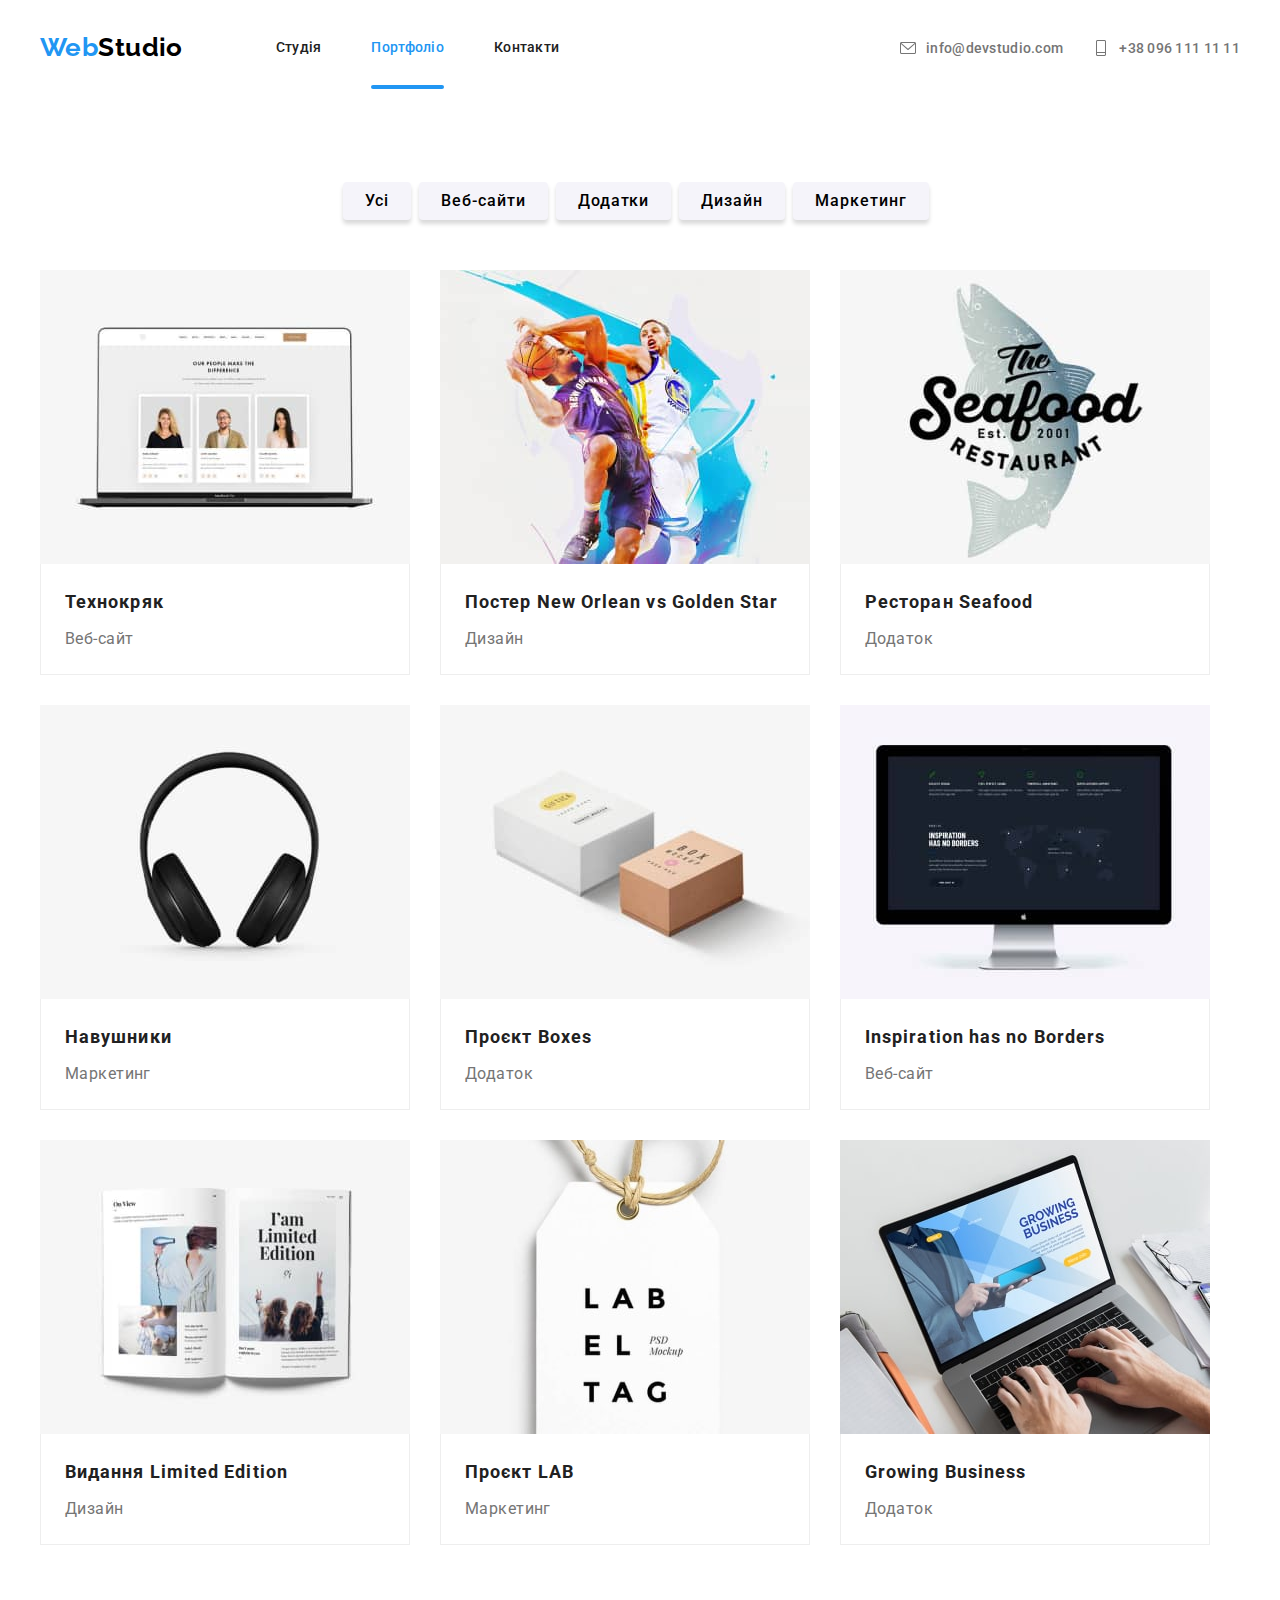
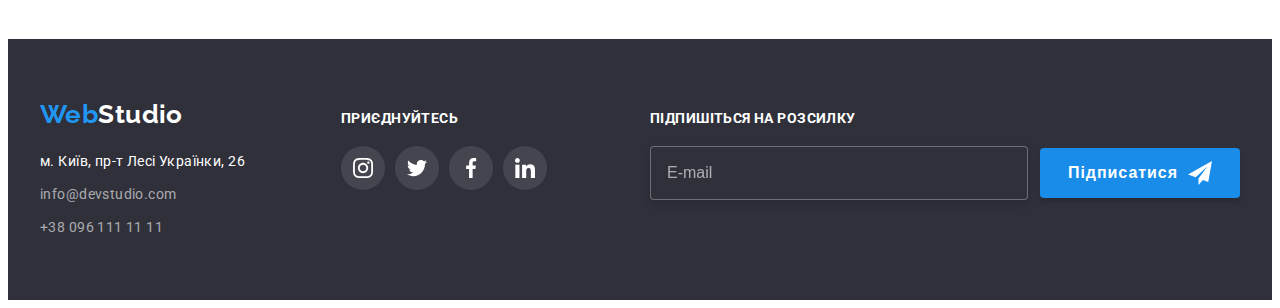
==== commit ac785d3c: "footer-social-list" ====
--- a/portfolio.html
+++ b/portfolio.html
@@ -564,7 +564,7 @@
           <!-- ?Sign-up -->
           <div class="footer-web-contact">
             <b class="web-contact-list">Приєднуйтесь</b>
-            <ul class="social-list list">
+            <ul class="footer-social-list list">
               <li class="social-list-item">
                 <a href="https://www.instagram.com/" class="social-list-link">
                   <svg
--- a/css/main.min.css
+++ b/css/main.min.css
@@ -1 +1 @@
-:root{--background-color-fond-hero: #C4C4C4;--background-color-white: #ffffff;--background-color-fond: #2F303A;--text-color-white: #ffffff;--text-color-silver: #757575;--text-color-black: #212121;--button-color: #2196f3;--accent-color: #000000;--subject-background-color: #f5f5f5;--heading-background-color: #F5F4FA;--border-items-color: #eeeeee;--border-header-color: #ECECEC;--border-coption-color: #AFB1B8;--color-icon: #AFB1B8;--transition-animacion: 250ms cubic-bezier(0.4, 0, 0.2, 1);--modal-butoon: #188CE8}.overlay,.slogan-list-item,.social-list-user-link,.button__text,.modal-form__check-field,.modal__close-btn{display:flex;align-items:center;justify-content:center}.visually-hidden{position:absolute;width:1px;height:1px;margin:-1px;padding:0;overflow:hidden;border:0;clip:rect(0 0 0 0)}h1,h2,h3,p{margin-top:0px;margin-bottom:0px}ul,ol{margin-top:0px;margin-bottom:0px;padding-left:0px;list-style:none}button{cursor:pointer}img{display:block;max-width:100%;height:auto}body{background-color:var(--background-color-white);color:var(--text-color-black);font-family:Roboto,sans-serif;font-size:14px;letter-spacing:.03em}.link{text-decoration:none}@media screen and (max-width: 767px){.section{padding-top:60px;padding-bottom:60px}}@media screen and (max-width: 1199px){.section{padding-top:60px;padding-bottom:60px}}@media screen and (min-width: 1200px){.section{padding-top:94px;padding-bottom:94px}}.slogan{text-align:center;margin-bottom:30px;font-size:28px;font-weight:700;line-height:1.1428571429}.container{padding-left:15px;padding-right:15px;margin-left:auto;margin-right:auto}@media screen and (min-width: 480px){.container{width:480px}}@media screen and (min-width: 768px){.container{width:768px}}@media screen and (min-width: 1200px){.container{width:1200px}}.btn{justify-content:center;align-items:center;text-align:center;height:50px;background-color:var(--button-color);letter-spacing:.06em;box-shadow:0px 4px 4px rgba(0,0,0,.15);border-radius:4px;border:none}@media screen and (max-width: 767px){.hero{background-size:480px 400px;background-image:linear-gradient(to left, rgba(47, 48, 58, 0.4), rgba(47, 48, 58, 0.4)),url(/images/fon/hero-480.jpg);background-color:var(--background-color-fond-hero)}}@media screen and (max-width: 767px)and (min-device-pixel-ratio: 2),screen and (max-width: 767px)and (min-resolution: 192dpi),screen and (max-width: 767px)and (min-resolution: 2dppx){.hero{background-image:linear-gradient(to left, rgba(47, 48, 58, 0.4), rgba(47, 48, 58, 0.4)),url(/images/fon/hero-480@2x.jpg)}}@media screen and (min-width: 768px)and (max-width: 1199px){.hero{background-size:768px 400px;background-image:linear-gradient(to left, rgba(47, 48, 58, 0.4), rgba(47, 48, 58, 0.4)),url(/images/fon/hero-768.jpg);background-color:var(--background-color-fond-hero)}}@media screen and (min-width: 768px)and (max-width: 1199px)and (min-device-pixel-ratio: 2),screen and (min-width: 768px)and (max-width: 1199px)and (min-resolution: 192dpi),screen and (min-width: 768px)and (max-width: 1199px)and (min-resolution: 2dppx){.hero{background-image:linear-gradient(to left, rgba(47, 48, 58, 0.4), rgba(47, 48, 58, 0.4)),url(/images/fon/hero-768@2x.jpg)}}@media screen and (min-width: 1199px){.hero{background-size:1600px 600px;background-image:linear-gradient(to left, rgba(47, 48, 58, 0.4), rgba(47, 48, 58, 0.4)),url(/images/fon/hero-1200.jpg);background-color:var(--background-color-fond-hero)}}@media screen and (min-width: 1199px)and (min-device-pixel-ratio: 2),screen and (min-width: 1199px)and (min-resolution: 192dpi),screen and (min-width: 1199px)and (min-resolution: 2dppx){.hero{background-image:linear-gradient(to left, rgba(47, 48, 58, 0.4), rgba(47, 48, 58, 0.4)),url(/images/fon/hero-1200@2x.jpg)}}.logo{font-family:"Raleway";font-size:24px;font-weight:700;line-height:1.1666666667;color:var(--button-color)}@media screen and (min-width: 768px){.logo{margin-right:87px}}@media screen and (min-width: 1200px){.logo{margin-right:93px;font-size:26px;font-weight:700;line-height:1.1923076923}}.logo__black{font-family:"Raleway";font-size:24px;font-weight:700;line-height:1.1666666667;color:var(--accent-color)}@media screen and (min-width: 1200px){.logo__black{font-size:26px;font-weight:700;line-height:1.1923076923}}.logo__white{font-family:"Raleway";font-size:24px;font-weight:700;line-height:1.1666666667;color:var(--text-color-white)}@media screen and (min-width: 1200px){.logo__white{font-size:26px;font-weight:700;line-height:1.1923076923}}.mobile-menu{position:fixed;top:0;left:0;z-index:100;width:100%;height:100%;opacity:0;visibility:hidden;pointer-events:none;transform:translateY(0%);transition:var(--transition-animacion)}.mobile-menu.is-open{opacity:1;visibility:visible;pointer-events:auto}@media screen and (min-width: 768px){.mobile-menu{display:none}}.mobile-menu__container{position:relative;display:flex;flex-direction:column;justify-content:space-between;padding-left:40px;height:100%;background-color:var(--background-color-white)}.mobile-menu__close{position:absolute;top:16px;right:15px;background-color:rgba(0,0,0,0);border:0;padding:0;line-height:0}.mobile-menu__close-icon{width:40px;height:40px}.mobile-menu__nav-list{display:flex;flex-direction:column;gap:33px;padding-top:48px}.mobile-menu__nav-item{color:var(--accent-color);font-size:40px;font-weight:500;line-height:1.175;letter-spacing:.02em}.mobile-menu__nav-item:hover{color:var(--button-color)}.mobile-menu__contact{padding-bottom:48px}.mobile-menu__contact-list{display:flex;flex-direction:column;gap:32px}.mobile-menu__contact-item-tel{color:var(--button-color);font-size:34px;font-weight:500;line-height:1.1764705882;letter-spacing:.02em}.mobile-menu__contact-item-email{color:var(--text-color-silver);font-size:24px;font-weight:500;line-height:1.1666666667;letter-spacing:.02em}.mobile-menu__social-list{display:flex;margin-top:64px}.mobile-menu__social-item{color:var(--button-color);font-size:18px;font-weight:500;line-height:1.2222222222;letter-spacing:.02em}.mobile-menu__item{margin-right:10px;padding-right:10px;border-right:1px solid rgba(33,33,33,.2)}.backdrop{position:fixed;top:0;left:0;z-index:100;width:100%;height:100%;background-color:rgba(0,0,0,.2);transition:opacity 250ms cubic-bezier(0.4, 0, 0.2, 1),visibility 250ms cubic-bezier(0.4, 0, 0.2, 1)}.backdrop.is-hidden{visibility:hidden;opacity:0;pointer-events:none}.modal{position:absolute;top:50%;left:50%;transform:translate(-50%, -50%);width:95%;background-color:var(--background-color-white);box-shadow:0px 1px 3px rgba(0,0,0,.12),0px 1px 1px rgba(0,0,0,.14),0px 2px 1px rgba(0,0,0,.2);border-radius:4px;padding:40px}@media screen and (max-width: 1199px){.modal{max-width:450px}}@media screen and (min-width: 1200px){.modal{width:528px}}.modal__close-btn{position:absolute;top:8px;right:8px;width:30px;height:30px;border-radius:50%;padding:0;background-color:rgba(0,0,0,0);border:1px solid rgba(0,0,0,.1)}.modal__close-btn:focus,.modal__close-btn:hover{fill:var(--button-color);transition:opacity var(--transition-animacion)}.modal__form-title{font-size:20px;font-weight:700;line-height:1.15;text-align:center;margin-bottom:12px}.modal-form{display:flex;flex-direction:column}.modal-form__field{margin-bottom:10px}.modal-form__fiald-desc{display:block;font-size:12px;line-height:1.17;letter-spacing:.01em;color:var(--text-color-silver);margin-bottom:4px}.modal-form__input{width:100%;height:40px;border:1px solid rgba(33,33,33,.2);border-radius:4px;padding-left:42px;transition:border-color var(--transition-animacion)}.modal-form__input:focus{border:1px solid var(--button-color);outline:none}.modal-form__input-wrapper{position:relative;display:block}.modal-form__input-icon{display:block;position:absolute;top:50%;left:12px;transform:translateY(-50%);transition:background-color var(--transition-animacion)}.modal-form__input:focus+.modal-form__input-icon{fill:var(--button-color)}.modal-form__message{width:100%;height:120px;border:1px solid rgba(33,33,33,.2);border-radius:4px;margin-bottom:20px;padding:12px 16px;resize:none;transition:border-color var()}.modal-form__message::placeholder{font-size:12px;line-height:1.17;letter-spacing:.01em;color:rgba(117,117,117,.5)}.modal-form__message:focus{outline:none;border-color:var(--button-color)}.modal-form__checkbox-icon{width:16px;height:15px;background-color:var(--background-color-white);border:solid 2px var(--accent-color);border-radius:4px;cursor:pointer;margin-right:7px}.modal-form__check:checked+.modal-form__checkbox-icon{background-color:var(--button-color);border-radius:4px;border:solid 2px var(--button-color)}.modal-form__check:focus+.modal-form__checkbox-icon{border:solid 2px var(--button-color);border-radius:4px}.modal-form__checkbox-icon-on{display:none;width:11px;height:8px;margin-right:7px}.modal-form__check:checked+.modal-form__checkbox-icon .modal-form__checkbox-icon-on{display:block;transition:var(--transition-animacion)}.modal-form__check-field{display:flex;align-items:center;font-size:12px;line-height:1.16;color:var(--text-color-silver);margin-bottom:30px}@media screen and (min-width: 1200px){.modal-form__check-field{font-size:14px;line-height:1.71}}.modal-form-check-field-link{font-size:12px;line-height:1.16;text-decoration-line:underline;color:var(--button-color)}.modal-form-submit,.footer-form-submit{width:200px;background-color:var(--modal-butoon);font-size:16px;font-weight:700;line-height:1.875;color:var(--text-color-white);margin:0px auto}.page-header{border-bottom:1px solid var(--border-header-color);border:none}@media screen and (max-width: 767px){.page-header{padding-top:10px;padding-bottom:10px}}@media screen and (min-width: 768px){.page-header{max-width:768}}@media screen and (min-width: 1200px){.page-header{padding-top:0;padding-bottom:0}}.nav{display:flex;justify-content:space-between;align-items:center}.mobile-menu-btn{line-height:0;margin:0;padding:0;border:none;background-color:rgba(0,0,0,0)}@media screen and (min-width: 768px){.mobile-menu-btn{display:none}}.mobile-menu-btn__opens{width:40px;height:40px}.contact{display:none;margin-left:auto}@media screen and (min-width: 768px){.contact{display:flex;flex-direction:column;height:37px;gap:10px}}@media screen and (min-width: 1200px){.contact{display:flex;flex-direction:row;align-items:center;gap:30px}}.contact__list_link{display:flex;font-weight:500;line-height:1.14;letter-spacing:.02em;color:var(--text-color-silver)}@media screen and (min-width: 768px){.contact__list_link{font-size:12px;font-weight:500;line-height:1.1666666667}}@media screen and (min-width: 1200px){.contact__list_link{font-size:14px;font-weight:500;line-height:1.1428571429}}.contact__list_link:hover,.contact__list_link:focus{color:var(--button-color);transition:var(--transition-animacion)}.contact__list_icon{width:16px;height:16px;margin-right:10px;fill:var(--text-color-silver)}.contact__list_link:hover .contact__list_icon,.contact__list_link:focus .contact__list_icon{fill:var(--button-color);transition:var(--transition-animacion)}@media screen and (max-width: 1199px){.contact__list_icon{width:14px;height:14px}}@media screen and (min-width: 1200px){.contact__list_icon{width:16px;height:16px}}.main-nav{display:none}.open-mobile-menu-btn{line-height:0;border:none;background-color:rgba(0,0,0,0);padding:0}.open-mobile-menu-btn__icon{width:40px;height:40px}@media screen and (min-width: 768px){.main-nav__link.current{color:var(--button-color)}.main-nav__link:hover,.main-nav__link:focus{color:var(--button-color);transition:var(--transition-animacion)}.main-nav__link.current::after{position:absolute;content:"";display:block;width:100%;height:4px;left:0;bottom:0;margin-bottom:-1px;background-color:var(--button-color);border-radius:2px}}@media screen and (min-width: 768px){.main{display:block}.main-nav{display:flex;line-height:1.14}.main-nav__list{display:flex}.main-nav__list:not(:last-child){margin-right:50px}.main-nav__link{font-weight:500;line-height:1.14;letter-spacing:.02em;color:var(--text-color-black);position:relative;padding-top:32px;padding-bottom:32px}.main-nav__link:hover,.main-nav__link:focus{color:var(--button-color);transition:var(--transition-animacion)}}.hero{padding:118px 0px;align-items:center;text-align:center;background-color:var(--background-color-fond-hero);background-repeat:no-repeat;max-width:480px;height:400px;margin-left:auto;margin-right:auto}@media screen and (min-width: 768px){.hero{max-width:768px}}@media screen and (min-width: 1200px){.hero{padding:200px 0px;max-width:1600px;height:600px;margin-left:auto;margin-right:auto}}.hero .hero__subtitle{margin-left:auto;margin-right:auto;margin-bottom:30px;width:360px;color:var(--text-color-white);font-size:26px;font-weight:900;line-height:1.6153846154;letter-spacing:.06em;text-transform:uppercase;text-align:center}@media screen and (min-width: 1200px){.hero .hero__subtitle{width:696px;font-size:44px;font-weight:900;line-height:1.3636363636}}.hero__fons .button_hero{font-family:Roboto;width:200px}@media screen and (min-width: 1200px){.hero__fons .button_hero{width:216px}}.button__text{font-size:16px;font-weight:700;line-height:1.875;text-align:center;color:var(--text-color-white)}.flex-block{display:flex;gap:30px;flex-wrap:wrap}.flex-block-svg{display:flex;width:100%;height:120px;align-items:center;justify-content:center;background-color:var(--heading-background-color);border-radius:4px}@media screen and (min-width: 768px){.flex-block-svg{width:354px}}@media screen and (min-width: 1200px){.flex-block-svg{width:270px}}.flex-block-icon{width:70px;height:70px}.subtitle{margin-top:30px;margin-bottom:10px;font-size:14px;font-weight:700;line-height:1.1428571429;background-color:var(--background-color-white);text-transform:uppercase}.desc{line-height:1.71;color:var(--text-color-silver);text-align:start}@media screen and (min-width: 768px){.desc{max-width:354px}}@media screen and (min-width: 1200px){.desc{width:270px}}.svg{text-align:center}@media screen and (max-width: 1199px){.headline{display:none}}.headline.section{padding-top:0}.slogan{text-align:center;margin-bottom:50px;font-size:36px;font-weight:700;line-height:1.1666666667}.gallery{display:flex}.imeg{position:relative}.imeg:last-child{margin-right:0}.box{position:absolute;display:flex;width:100%;height:70px;justify-content:center;align-items:center;left:0;bottom:0;background-color:rgba(47,48,58,.8);font-size:14px;font-weight:700;line-height:1.1428571429;color:var(--text-color-white);text-transform:uppercase}.heading{background-color:var(--heading-background-color)}.heading .user:last-child{margin-right:0px}.heading .subtitle{text-align:center;font-size:16px;font-weight:500;line-height:1.1875}.heading .desc{text-align:center;margin-top:10px;margin-bottom:16px;font-size:16px;line-height:1.18;color:var(--text-color-silver)}.gallery{display:flex;gap:30px;flex-direction:row;flex-wrap:wrap}.user{width:100%;background:var(--background-color-white);box-shadow:0px 1px 3px rgba(0,0,0,.12),0px 1px 1px rgba(0,0,0,.14),0px 2px 1px rgba(0,0,0,.2);border-radius:0px 0px 4px 4px}@media screen and (min-width: 768px){.user{width:354px}}@media screen and (min-width: 1200px){.user{width:270px}}.user-contact{display:flex;flex-direction:column;align-items:center}.social-list-user{margin-bottom:30px;gap:10px}.list{display:flex;font-style:normal}.social-list{display:flex;justify-content:center;column-gap:10px;margin-bottom:24px}.social-list-user-link{width:44px;height:44px;border-radius:50%;background-color:var(--background-color-white)}.social-list-user-link:hover,.social-list-user-link:focus{background-color:var(--button-color);transition:var(--transition-animacion)}.social-list-icon{width:20px;height:20px;fill:var(--color-icon)}.social-list-user-link:hover .social-list-icon,.social-list-user-link:focus .social-list-icon{fill:var(--text-color-white);transition:var(--transition-animacion)}.slogan-list{display:flex;column-gap:30px;gap:30px;flex-wrap:wrap}.slogan-item{flex-basis:calc((100% - 30px)/2)}@media screen and (min-width: 768px){.slogan-item{flex-basis:calc((100% - 60px)/3)}}@media screen and (min-width: 1200px){.slogan-item{flex-basis:calc((100% - 150px)/6)}}.slogan-list-item{height:92px;background-color:var(--background-color-white);border:1px solid var(--border-coption-color);border-radius:4px}.slogan-list-item:hover,.slogan-list-item:focus{border:1px solid var(--button-color);transition:var(--transition-animacion)}.slogan-list-icon{width:106px;height:59.35px;fill:var(--color-icon)}.slogan-list-item:hover .slogan-list-icon,.slogan-list-item:focus .slogan-list-icon{fill:var(--button-color);transition:var(--transition-animacion)}.footer{background-color:var(--background-color-fond);padding-top:60px;padding-bottom:60px}.logo-footer{margin-right:0}.footer-list{align-items:center;flex-direction:column;margin-left:auto;margin-right:auto}@media screen and (min-width: 1200px){.footer-list{display:flex;align-items:baseline}}@media screen and (min-width: 768px)and (max-width: 1199px){.footer-box{display:flex;align-items:baseline;justify-content:space-between}}@media screen and (min-width: 1200px){.footer-box{display:flex;align-items:baseline}}.logo-address,.footer-web-contact,.sign-up{text-align:center;width:auto}@media screen and (min-width: 1200px){.logo-address,.footer-web-contact,.sign-up{text-align:start}}@media screen and (max-width: 767px){.logo-address{display:flex;flex-direction:column;align-items:center}}@media screen and (min-width: 1200px){.logo-address{margin-right:70px}}@media screen and (min-width: 1200px){.sign-up{margin-left:93px}}.block-address{width:231px;margin-top:20px;margin-bottom:60px}.contact-footer{margin-bottom:9px;display:flex;flex-direction:column}.contact-footer:last-child{margin-bottom:0}.link-maps{font-style:normal;line-height:1.71;color:var(--text-color-white)}.list .contact-link{font-weight:400;line-height:1.71;letter-spacing:.03em;color:rgba(255,255,255,.6)}.footer-web-contact{margin-bottom:60px;justify-content:center}.footer-web-contact-sign-up{display:flex}.web-contact-list,.sign-up-text{font-size:14px;font-weight:700;line-height:1.1428571429;text-transform:uppercase;color:var(--text-color-white);margin-bottom:20px}.social-list{margin-top:20px}.social-list-link{display:flex;align-items:center;justify-content:center;width:44px;height:44px;border-radius:50%;background-color:rgba(255,255,255,.1)}.social-list-link:hover,.social-list-link:focus{background-color:var(--button-color);transition:var(--transition-animacion)}.footer-form{display:flex;flex-direction:column;gap:20px}@media screen and (min-width: 1200px){.footer-form{column-gap:12px;align-items:center;flex-direction:row}}.sign-up-form{display:flex}.footer-form-input{display:inline-block;width:100%;height:50px;padding-left:16px;background-color:var(--background-color-fond);border:1px solid rgba(255,255,255,.3);filter:drop-shadow(0px 4px 4px rgba(0, 0, 0, 0.15));border-radius:4px;color:rgba(255,255,255,.6)}.footer-form-input::placeholder{font-size:16px;line-height:1.25;display:flex;align-items:center;color:rgba(255,255,255,.6)}.footer-form-input:focus{outline:none}@media screen and (min-width: 1200px){.footer-form-input{width:358px}}.footer-form-submit{display:flex;column-gap:10px;justify-content:center}.footer-form-submit-icon{width:24px;height:24px}@media screen and (min-width: 768px){.footer-web-contact{margin:0}.footer-list{align-items:baseline;flex-direction:row;flex-wrap:wrap}.footer-form-input{max-width:450px}}.gallery-items{display:flex;flex-wrap:wrap;grid-gap:30px}@media screen and (max-width: 767px){.gallery-items{margin-top:40px}}.gallery-items-img{width:100%}.footer-list-btn{display:flex;font-style:normal;flex-direction:row;flex-wrap:wrap;row-gap:15px}@media screen and (min-width: 768px){.footer-list-btn{justify-content:center}}.footer-list-btn .button{font-family:Roboto;margin-right:8px;padding:6px 22px;background-color:var(--heading-background-color);width:auto;height:38px;font-size:16px;font-weight:500;line-height:1.625}@media screen and (min-width: 768px){.footer-list-btn .button{margin-bottom:50px}}.footer-list-btn .button:hover,.footer-list-btn .button:focus{background-color:var(--button-color);transition:var(--transition-animacion);color:var(--text-color-white);box-shadow:0px 3px 1px rgba(0,0,0,.1),0px 1px 2px rgba(0,0,0,.08),0px 2px 2px rgba(0,0,0,.12)}@media screen and (min-width: 1200px){.items{width:370px}}.items .text{padding-top:20px;padding-left:24px;padding-bottom:20px;border-bottom:1px solid var(--border-items-color);border-left:1px solid var(--border-items-color);border-right:1px solid var(--border-items-color)}.items .slogan{font-size:18px;font-weight:700;line-height:2;letter-spacing:.06em;margin-bottom:4px;text-align:start}.items .desc{font-size:16px;line-height:1.88;color:var(--text-color-silver)}.items-shadow{display:block;text-decoration:none;color:var(--text-color-black)}.items-shadow:hover{box-shadow:0px 1px 1px rgba(0,0,0,.12),0px 4px 4px rgba(0,0,0,.06),1px 4px 6px rgba(0,0,0,.16);transition:var(--transition-animacion)}.gallery-items-overlay{position:relative;overflow:hidden}.overlay{position:absolute;top:0;left:0;background-color:rgba(33,150,243,.9);height:101%;width:100%;overflow:auto;padding:24px;transform:translateY(100%);transition:transform 250ms linear;color:var(--text-color-white);font-size:18px;line-height:1.56;padding-left:24px}.items-shadow:hover .overlay,.items-shadow:focus .overlay{transform:translateY(0%);transition:var(--transition-animacion)}/*# sourceMappingURL=main.min.css.map */+:root{--background-color-fond-hero: #C4C4C4;--background-color-white: #ffffff;--background-color-fond: #2F303A;--text-color-white: #ffffff;--text-color-silver: #757575;--text-color-black: #212121;--button-color: #2196f3;--accent-color: #000000;--subject-background-color: #f5f5f5;--heading-background-color: #F5F4FA;--border-items-color: #eeeeee;--border-header-color: #ECECEC;--border-coption-color: #AFB1B8;--color-icon: #AFB1B8;--transition-animacion: 250ms cubic-bezier(0.4, 0, 0.2, 1);--modal-butoon: #188CE8}.overlay,.slogan-list-item,.social-list-user-link,.button__text,.modal-form__check-field,.modal__close-btn{display:flex;align-items:center;justify-content:center}.visually-hidden{position:absolute;width:1px;height:1px;margin:-1px;padding:0;overflow:hidden;border:0;clip:rect(0 0 0 0)}h1,h2,h3,p{margin-top:0px;margin-bottom:0px}ul,ol{margin-top:0px;margin-bottom:0px;padding-left:0px;list-style:none}button{cursor:pointer}img{display:block;max-width:100%;height:auto}body{background-color:var(--background-color-white);color:var(--text-color-black);font-family:Roboto,sans-serif;font-size:14px;letter-spacing:.03em}.link{text-decoration:none}@media screen and (max-width: 767px){.section{padding-top:60px;padding-bottom:60px}}@media screen and (max-width: 1199px){.section{padding-top:60px;padding-bottom:60px}}@media screen and (min-width: 1200px){.section{padding-top:94px;padding-bottom:94px}}.slogan{text-align:center;margin-bottom:30px;font-size:28px;font-weight:700;line-height:1.1428571429}.container{padding-left:15px;padding-right:15px;margin-left:auto;margin-right:auto}@media screen and (min-width: 480px){.container{width:480px}}@media screen and (min-width: 768px){.container{width:768px}}@media screen and (min-width: 1200px){.container{width:1200px}}.btn{justify-content:center;align-items:center;text-align:center;height:50px;background-color:var(--button-color);letter-spacing:.06em;box-shadow:0px 4px 4px rgba(0,0,0,.15);border-radius:4px;border:none}.logo{font-family:"Raleway";font-size:24px;font-weight:700;line-height:1.1666666667;color:var(--button-color)}@media screen and (min-width: 768px){.logo{margin-right:87px}}@media screen and (min-width: 1200px){.logo{margin-right:93px;font-size:26px;font-weight:700;line-height:1.1923076923}}.logo__black{font-family:"Raleway";font-size:24px;font-weight:700;line-height:1.1666666667;color:var(--accent-color)}@media screen and (min-width: 1200px){.logo__black{font-size:26px;font-weight:700;line-height:1.1923076923}}.logo__white{font-family:"Raleway";font-size:24px;font-weight:700;line-height:1.1666666667;color:var(--text-color-white)}@media screen and (min-width: 1200px){.logo__white{font-size:26px;font-weight:700;line-height:1.1923076923}}.mobile-menu{position:fixed;top:0;left:0;z-index:100;width:100%;height:100%;opacity:0;visibility:hidden;pointer-events:none;transform:translateY(0%);transition:var(--transition-animacion)}.mobile-menu.is-open{opacity:1;visibility:visible;pointer-events:auto}@media screen and (min-width: 768px){.mobile-menu{display:none}}.mobile-menu__container{position:relative;display:flex;flex-direction:column;justify-content:space-between;padding-top:48px;padding-left:40px;padding-bottom:48px;height:100%;background-color:var(--background-color-white)}.mobile-menu__close{position:absolute;top:16px;right:15px;background-color:rgba(0,0,0,0);border:0;padding:0;line-height:0}.mobile-menu__close-icon{width:40px;height:40px}.mobile-menu__nav-list{display:flex;flex-direction:column;gap:33px}.mobile-menu__nav-item{color:var(--accent-color);font-size:40px;font-weight:500;line-height:1.175;letter-spacing:.02em}.mobile-menu__nav-item:hover{color:var(--button-color)}.mobile-menu__contact-list{display:flex;flex-direction:column;gap:32px}.mobile-menu__contact-item-tel{color:var(--button-color);font-size:34px;font-weight:500;line-height:1.1764705882;letter-spacing:.02em}.mobile-menu__contact-item-email{color:var(--text-color-silver);font-size:24px;font-weight:500;line-height:1.1666666667;letter-spacing:.02em}.mobile-menu__social-list{display:flex;margin-top:64px}.mobile-menu__social-item{color:var(--button-color);font-size:18px;font-weight:500;line-height:1.2222222222;letter-spacing:.02em}.mobile-menu__item{margin-right:10px;padding-right:10px;border-right:1px solid rgba(33,33,33,.2)}.backdrop{position:fixed;top:0;left:0;z-index:100;width:100%;height:100%;background-color:rgba(0,0,0,.2);transition:opacity 250ms cubic-bezier(0.4, 0, 0.2, 1),visibility 250ms cubic-bezier(0.4, 0, 0.2, 1)}.backdrop.is-hidden{visibility:hidden;opacity:0;pointer-events:none}.modal{position:absolute;top:50%;left:50%;transform:translate(-50%, -50%);width:95%;background-color:var(--background-color-white);box-shadow:0px 1px 3px rgba(0,0,0,.12),0px 1px 1px rgba(0,0,0,.14),0px 2px 1px rgba(0,0,0,.2);border-radius:4px;padding:40px}@media screen and (max-width: 1199px){.modal{max-width:450px}}@media screen and (min-width: 1200px){.modal{width:528px}}.modal__close-btn{position:absolute;top:8px;right:8px;width:30px;height:30px;border-radius:50%;padding:0;background-color:rgba(0,0,0,0);border:1px solid rgba(0,0,0,.1)}.modal__close-btn:focus,.modal__close-btn:hover{fill:var(--button-color);transition:opacity var(--transition-animacion)}.modal__form-title{font-size:20px;font-weight:700;line-height:1.15;text-align:center;margin-bottom:12px}.modal-form{display:flex;flex-direction:column}.modal-form__field{margin-bottom:10px}.modal-form__fiald-desc{display:block;font-size:12px;line-height:1.17;letter-spacing:.01em;color:var(--text-color-silver);margin-bottom:4px}.modal-form__input{width:100%;height:40px;border:1px solid rgba(33,33,33,.2);border-radius:4px;padding-left:42px;transition:border-color var(--transition-animacion)}.modal-form__input:focus{border:1px solid var(--button-color);outline:none}.modal-form__input-wrapper{position:relative;display:block}.modal-form__input-icon{display:block;position:absolute;top:50%;left:12px;transform:translateY(-50%);transition:background-color var(--transition-animacion)}.modal-form__input:focus+.modal-form__input-icon{fill:var(--button-color)}.modal-form__message{width:100%;height:120px;border:1px solid rgba(33,33,33,.2);border-radius:4px;margin-bottom:20px;padding:12px 16px;resize:none;transition:border-color var()}.modal-form__message::placeholder{font-size:12px;line-height:1.17;letter-spacing:.01em;color:rgba(117,117,117,.5)}.modal-form__message:focus{outline:none;border-color:var(--button-color)}.modal-form__checkbox-icon{width:16px;height:15px;background-color:var(--background-color-white);border:solid 2px var(--accent-color);border-radius:4px;cursor:pointer;margin-right:7px}.modal-form__check:checked+.modal-form__checkbox-icon{background-color:var(--button-color);border-radius:4px;border:solid 2px var(--button-color)}.modal-form__check:focus+.modal-form__checkbox-icon{border:solid 2px var(--button-color);border-radius:4px}.modal-form__checkbox-icon-on{display:none;width:11px;height:8px;margin-right:7px}.modal-form__check:checked+.modal-form__checkbox-icon .modal-form__checkbox-icon-on{display:block;transition:var(--transition-animacion)}.modal-form__check-field{display:flex;align-items:center;font-size:12px;line-height:1.16;color:var(--text-color-silver);margin-bottom:30px}@media screen and (min-width: 1200px){.modal-form__check-field{font-size:14px;line-height:1.71}}.modal-form-check-field-link{font-size:12px;line-height:1.16}.modal-form__check-field-link-contract{color:var(--button-color)}.modal-form-submit,.footer-form-submit{width:200px;background-color:var(--modal-butoon);font-size:16px;font-weight:700;line-height:1.875;color:var(--text-color-white);margin:0px auto}.page-header{border-bottom:1px solid var(--border-header-color);border:none}@media screen and (max-width: 767px){.page-header{padding-top:10px;padding-bottom:10px}}@media screen and (min-width: 768px){.page-header{max-width:768}}@media screen and (min-width: 1200px){.page-header{padding-top:0;padding-bottom:0}}.nav{display:flex;justify-content:space-between;align-items:center}.mobile-menu-btn{line-height:0;margin:0;padding:0;border:none;background-color:rgba(0,0,0,0)}@media screen and (min-width: 768px){.mobile-menu-btn{display:none}}.mobile-menu-btn__opens{width:40px;height:40px}.contact{display:none;margin-left:auto}@media screen and (min-width: 768px){.contact{display:flex;flex-direction:column;height:37px;gap:10px}}@media screen and (min-width: 1200px){.contact{display:flex;flex-direction:row;align-items:center;gap:30px}}.contact__list_link{display:flex;font-weight:500;line-height:1.14;letter-spacing:.02em;color:var(--text-color-silver)}@media screen and (min-width: 768px){.contact__list_link{font-size:12px;font-weight:500;line-height:1.1666666667}}@media screen and (min-width: 1200px){.contact__list_link{font-size:14px;font-weight:500;line-height:1.1428571429}}.contact__list_link:hover,.contact__list_link:focus{color:var(--button-color);transition:var(--transition-animacion)}.contact__list_icon{width:16px;height:16px;margin-right:10px;fill:var(--text-color-silver)}.contact__list_link:hover .contact__list_icon,.contact__list_link:focus .contact__list_icon{fill:var(--button-color);transition:var(--transition-animacion)}@media screen and (max-width: 1199px){.contact__list_icon{width:14px;height:14px}}@media screen and (min-width: 1200px){.contact__list_icon{width:16px;height:16px}}.main-nav{display:none}.open-mobile-menu-btn{line-height:0;border:none;background-color:rgba(0,0,0,0);padding:0}.open-mobile-menu-btn__icon{width:40px;height:40px}@media screen and (min-width: 768px){.main-nav__link.current{color:var(--button-color)}.main-nav__link:hover,.main-nav__link:focus{color:var(--button-color);transition:var(--transition-animacion)}.main-nav__link.current::after{position:absolute;content:"";display:block;width:100%;height:4px;left:0;bottom:0;margin-bottom:-1px;background-color:var(--button-color);border-radius:2px}}@media screen and (min-width: 768px){.main{display:block}.main-nav{display:flex;line-height:1.14}.main-nav__list{display:flex}.main-nav__list:not(:last-child){margin-right:50px}.main-nav__link{font-weight:500;line-height:1.14;letter-spacing:.02em;color:var(--text-color-black);position:relative;padding-top:32px;padding-bottom:32px}.main-nav__link:hover,.main-nav__link:focus{color:var(--button-color);transition:var(--transition-animacion)}}.hero{padding:118px 0px;align-items:center;text-align:center;background-color:var(--background-color-fond-hero);background-repeat:no-repeat;max-width:480px;height:400px;margin-left:auto;margin-right:auto;background-position:center;background-size:cover}@media screen and (max-width: 767px){.hero{background-size:480px 400px;background-image:linear-gradient(to left, rgba(47, 48, 58, 0.4), rgba(47, 48, 58, 0.4)),url(../images/fon/hero-480.jpg);background-color:var(--background-color-fond-hero)}}@media screen and (max-width: 767px)and (min-device-pixel-ratio: 2),screen and (max-width: 767px)and (min-resolution: 192dpi),screen and (max-width: 767px)and (min-resolution: 2dppx){.hero{background-image:linear-gradient(to left, rgba(47, 48, 58, 0.4), rgba(47, 48, 58, 0.4)),url(../images/fon/hero-480@2x.jpg)}}@media screen and (min-width: 768px){.hero{max-width:768px}}@media screen and (min-width: 768px)and (max-width: 1199px){.hero{background-size:768px 400px;background-image:linear-gradient(to left, rgba(47, 48, 58, 0.4), rgba(47, 48, 58, 0.4)),url(../images/fon/hero-768.jpg);background-color:var(--background-color-fond-hero)}}@media screen and (min-width: 768px)and (max-width: 1199px)and (min-device-pixel-ratio: 2),screen and (min-width: 768px)and (max-width: 1199px)and (min-resolution: 192dpi),screen and (min-width: 768px)and (max-width: 1199px)and (min-resolution: 2dppx){.hero{background-image:linear-gradient(to left, rgba(47, 48, 58, 0.4), rgba(47, 48, 58, 0.4)),url(../images/fon/hero-768@2x.jpg)}}@media screen and (min-width: 1200px){.hero{padding:200px 0px;max-width:1600px;height:600px;margin-left:auto;margin-right:auto}}@media screen and (min-width: 1199px){.hero{background-size:1600px 600px;background-image:linear-gradient(to left, rgba(47, 48, 58, 0.4), rgba(47, 48, 58, 0.4)),url(../images/fon/hero-1200.jpg);background-color:var(--background-color-fond-hero)}}@media screen and (min-width: 1199px)and (min-device-pixel-ratio: 2),screen and (min-width: 1199px)and (min-resolution: 192dpi),screen and (min-width: 1199px)and (min-resolution: 2dppx){.hero{background-image:linear-gradient(to left, rgba(47, 48, 58, 0.4), rgba(47, 48, 58, 0.4)),url(../images/fon/hero-1200@2x.jpg)}}.hero .hero__subtitle{margin-left:auto;margin-right:auto;margin-bottom:30px;color:var(--text-color-white);font-size:26px;font-weight:900;line-height:1.6153846154;letter-spacing:.06em;text-transform:uppercase;text-align:center}@media screen and (min-width: 768px){.hero .hero__subtitle{width:360px}}@media screen and (min-width: 1200px){.hero .hero__subtitle{width:696px;font-size:44px;font-weight:900;line-height:1.3636363636}}.hero__fons .button_hero{font-family:Roboto;width:200px}@media screen and (min-width: 1200px){.hero__fons .button_hero{width:216px}}.button__text{font-size:16px;font-weight:700;line-height:1.875;text-align:center;color:var(--text-color-white)}.flex-block{display:flex;gap:30px;flex-wrap:wrap}.flex-block-svg{display:flex;width:100%;height:120px;align-items:center;justify-content:center;background-color:var(--heading-background-color);border-radius:4px}@media screen and (min-width: 768px){.flex-block-svg{width:354px}}@media screen and (min-width: 1200px){.flex-block-svg{width:270px}}.flex-block-icon{width:70px;height:70px}.flex-block-subtitle{margin-top:30px;margin-bottom:10px;font-size:14px;font-weight:700;line-height:1.1428571429;background-color:var(--background-color-white);text-transform:uppercase}@media screen and (min-width: 768px){.flex-block-subtitle{text-align:start}}.desc{line-height:1.71;color:var(--text-color-silver);text-align:start}@media screen and (min-width: 768px){.desc{max-width:354px}}@media screen and (min-width: 1200px){.desc{width:270px}}@media screen and (max-width: 1199px){.headline{display:none}}.headline.section{padding-top:0}.slogan{text-align:center;margin-bottom:50px;font-size:36px;font-weight:700;line-height:1.1666666667}.gallery{display:flex}.imeg{position:relative}.imeg:last-child{margin-right:0}.box{position:absolute;display:flex;width:100%;height:70px;justify-content:center;align-items:center;left:0;bottom:0;background-color:rgba(47,48,58,.8);font-size:14px;font-weight:700;line-height:1.1428571429;color:var(--text-color-white);text-transform:uppercase}.heading{background-color:var(--heading-background-color)}.heading .user:last-child{margin-right:0px}.heading .subtitle{text-align:center;font-size:16px;font-weight:500;line-height:1.1875}.heading .desc{text-align:center;margin-top:10px;margin-bottom:16px;font-size:16px;line-height:1.18;color:var(--text-color-silver)}.gallery{display:flex;gap:30px;flex-direction:row;flex-wrap:wrap}.user{width:100%;background:var(--background-color-white);box-shadow:0px 1px 3px rgba(0,0,0,.12),0px 1px 1px rgba(0,0,0,.14),0px 2px 1px rgba(0,0,0,.2);border-radius:0px 0px 4px 4px}@media screen and (min-width: 768px){.user{width:354px}}@media screen and (min-width: 1200px){.user{width:270px}}.user-contact{display:flex;flex-direction:column;align-items:center;padding-top:30px;padding-bottom:24px}@media screen and (min-width: 1200px){.user-contact{padding-bottom:30px}}.social-list-user{gap:10px}.list{display:flex;font-style:normal}.social-list{display:flex;justify-content:center;column-gap:10px;margin-bottom:24px}.social-list-user-link{width:44px;height:44px;border-radius:50%;background-color:var(--background-color-white)}.social-list-user-link:hover,.social-list-user-link:focus{background-color:var(--button-color);transition:var(--transition-animacion)}.social-list-icon{width:20px;height:20px;fill:var(--color-icon)}.social-list-user-link:hover .social-list-icon,.social-list-user-link:focus .social-list-icon{fill:var(--text-color-white);transition:var(--transition-animacion)}.slogan-list{display:flex;column-gap:30px;gap:30px;flex-wrap:wrap}.slogan-item{flex-basis:calc((100% - 30px)/2)}@media screen and (min-width: 768px){.slogan-item{flex-basis:calc((100% - 60px)/3)}}@media screen and (min-width: 1200px){.slogan-item{flex-basis:calc((100% - 150px)/6)}}.slogan-list-item{height:92px;background-color:var(--background-color-white);border:1px solid var(--border-coption-color);border-radius:4px}.slogan-list-item:hover,.slogan-list-item:focus{border:1px solid var(--button-color);transition:var(--transition-animacion)}.slogan-list-icon{width:106px;height:59.35px;fill:var(--color-icon)}.slogan-list-item:hover .slogan-list-icon,.slogan-list-item:focus .slogan-list-icon{fill:var(--button-color);transition:var(--transition-animacion)}.footer{background-color:var(--background-color-fond);padding-top:60px;padding-bottom:60px}.logo-footer{margin-right:0}.footer-list{align-items:center;flex-direction:column;margin-left:auto;margin-right:auto}@media screen and (min-width: 1200px){.footer-list{display:flex;align-items:baseline}}@media screen and (min-width: 768px)and (max-width: 1199px){.footer-box{display:flex;align-items:baseline;justify-content:space-between}}@media screen and (min-width: 1200px){.footer-box{display:flex;align-items:baseline}}.logo-address,.footer-web-contact,.sign-up{text-align:center;width:auto}@media screen and (min-width: 1200px){.logo-address,.footer-web-contact,.sign-up{text-align:start}}@media screen and (max-width: 767px){.logo-address{display:flex;flex-direction:column;align-items:center}}@media screen and (min-width: 1200px){.logo-address{margin-right:70px}}@media screen and (min-width: 1200px){.sign-up{margin-left:auto}}.block-address{width:231px;margin-top:20px;margin-bottom:60px}@media screen and (min-width: 1200px){.block-address{margin-bottom:0}}.contact-footer{margin-bottom:9px;display:flex;flex-direction:column}.contact-footer:last-child{margin-bottom:0}.link-maps{font-style:normal;line-height:1.71;color:var(--text-color-white)}.list .contact-link{font-weight:400;line-height:1.71;letter-spacing:.03em;color:rgba(255,255,255,.6)}.footer-web-contact{margin-bottom:60px;justify-content:center}.footer-web-contact-sign-up{display:flex}.web-contact-list,.sign-up-text{font-size:14px;font-weight:700;line-height:1.1428571429;text-transform:uppercase;color:var(--text-color-white);margin-bottom:20px}.footer-social-list{margin-top:20px;display:flex;justify-content:center;column-gap:10px}.social-list-link{display:flex;align-items:center;justify-content:center;width:44px;height:44px;border-radius:50%;background-color:rgba(255,255,255,.1)}.social-list-link:hover,.social-list-link:focus{background-color:var(--button-color);transition:var(--transition-animacion)}.footer-form{display:flex;flex-direction:column;gap:20px}@media screen and (min-width: 1200px){.footer-form{column-gap:12px;align-items:center;flex-direction:row}}.sign-up-form{display:flex}.footer-form-input{display:inline-block;width:100%;height:50px;padding-left:16px;background-color:var(--background-color-fond);border:1px solid rgba(255,255,255,.3);filter:drop-shadow(0px 4px 4px rgba(0, 0, 0, 0.15));border-radius:4px;color:rgba(255,255,255,.6)}.footer-form-input::placeholder{font-size:16px;line-height:1.25;display:flex;align-items:center;color:rgba(255,255,255,.6)}.footer-form-input:focus{outline:none}@media screen and (min-width: 1200px){.footer-form-input{width:358px}}.footer-form-submit{display:flex;column-gap:10px;justify-content:center}.footer-form-submit-icon{width:24px;height:24px}@media screen and (min-width: 768px){.footer-web-contact{margin:0}.footer-list{align-items:baseline;flex-direction:row;flex-wrap:wrap}.footer-form-input{max-width:450px}}.gallery-items{display:flex;flex-wrap:wrap;grid-gap:30px}@media screen and (max-width: 767px){.gallery-items{margin-top:40px}}.gallery-items-img{width:100%}.footer-list-btn{display:flex;font-style:normal;flex-direction:row;flex-wrap:wrap;row-gap:15px}@media screen and (min-width: 768px){.footer-list-btn{justify-content:center}}.footer-list-btn .button{font-family:Roboto;margin-right:8px;padding:6px 22px;background-color:var(--heading-background-color);width:auto;height:38px;font-size:16px;font-weight:500;line-height:1.625}@media screen and (min-width: 768px){.footer-list-btn .button{margin-bottom:50px}}.footer-list-btn .button:hover,.footer-list-btn .button:focus{background-color:var(--button-color);transition:var(--transition-animacion);color:var(--text-color-white);box-shadow:0px 3px 1px rgba(0,0,0,.1),0px 1px 2px rgba(0,0,0,.08),0px 2px 2px rgba(0,0,0,.12)}@media screen and (min-width: 1200px){.items{width:370px}}.items .text{padding-top:20px;padding-left:24px;padding-bottom:20px;border-bottom:1px solid var(--border-items-color);border-left:1px solid var(--border-items-color);border-right:1px solid var(--border-items-color)}.items .slogan{font-size:18px;font-weight:700;line-height:2;letter-spacing:.06em;margin-bottom:4px;text-align:start}.items .desc{font-size:16px;line-height:1.88;color:var(--text-color-silver)}.items-shadow{display:block;text-decoration:none;color:var(--text-color-black)}.items-shadow:hover{box-shadow:0px 1px 1px rgba(0,0,0,.12),0px 4px 4px rgba(0,0,0,.06),1px 4px 6px rgba(0,0,0,.16);transition:var(--transition-animacion)}.gallery-items-overlay{position:relative;overflow:hidden}.overlay{position:absolute;top:0;left:0;background-color:rgba(33,150,243,.9);height:101%;width:100%;overflow:auto;padding:24px;transform:translateY(100%);transition:transform 250ms linear;color:var(--text-color-white);font-size:18px;line-height:1.56;padding-left:24px}.items-shadow:hover .overlay,.items-shadow:focus .overlay{transform:translateY(0%);transition:var(--transition-animacion)}/*# sourceMappingURL=main.min.css.map */